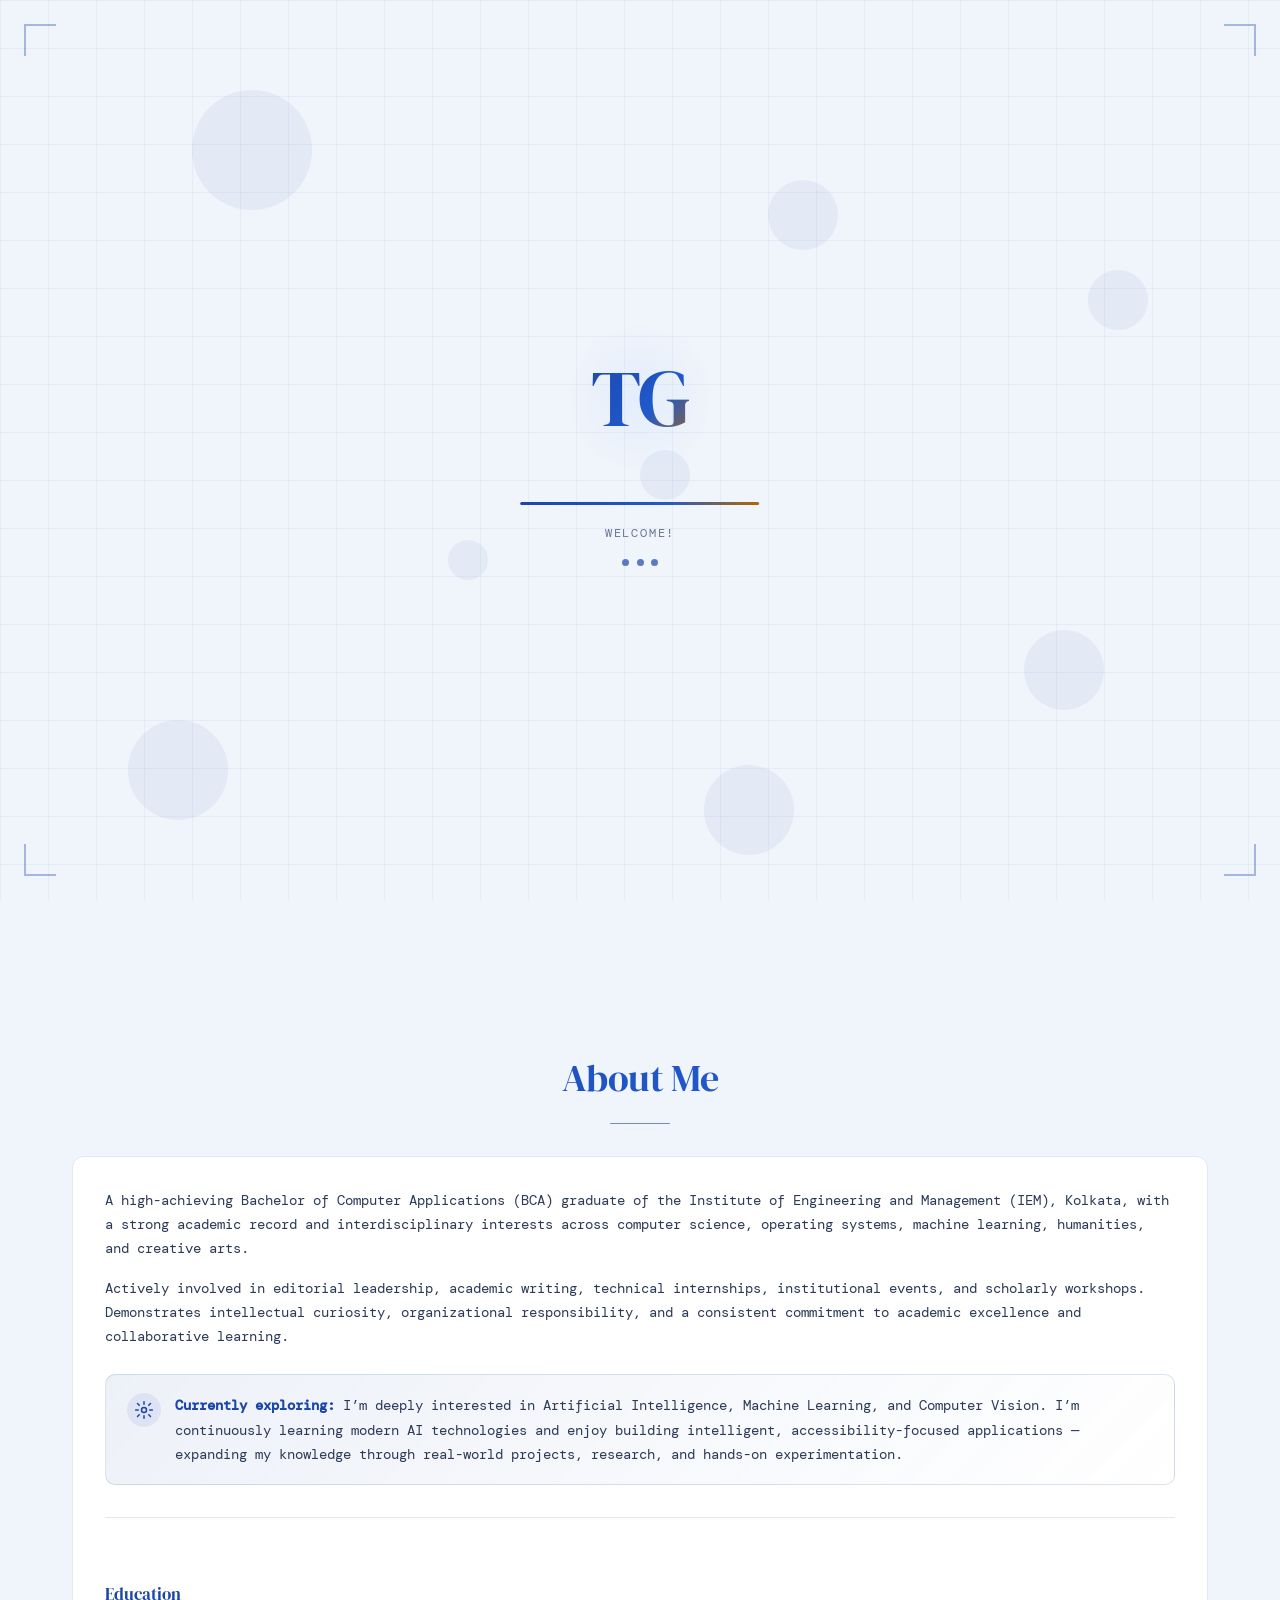
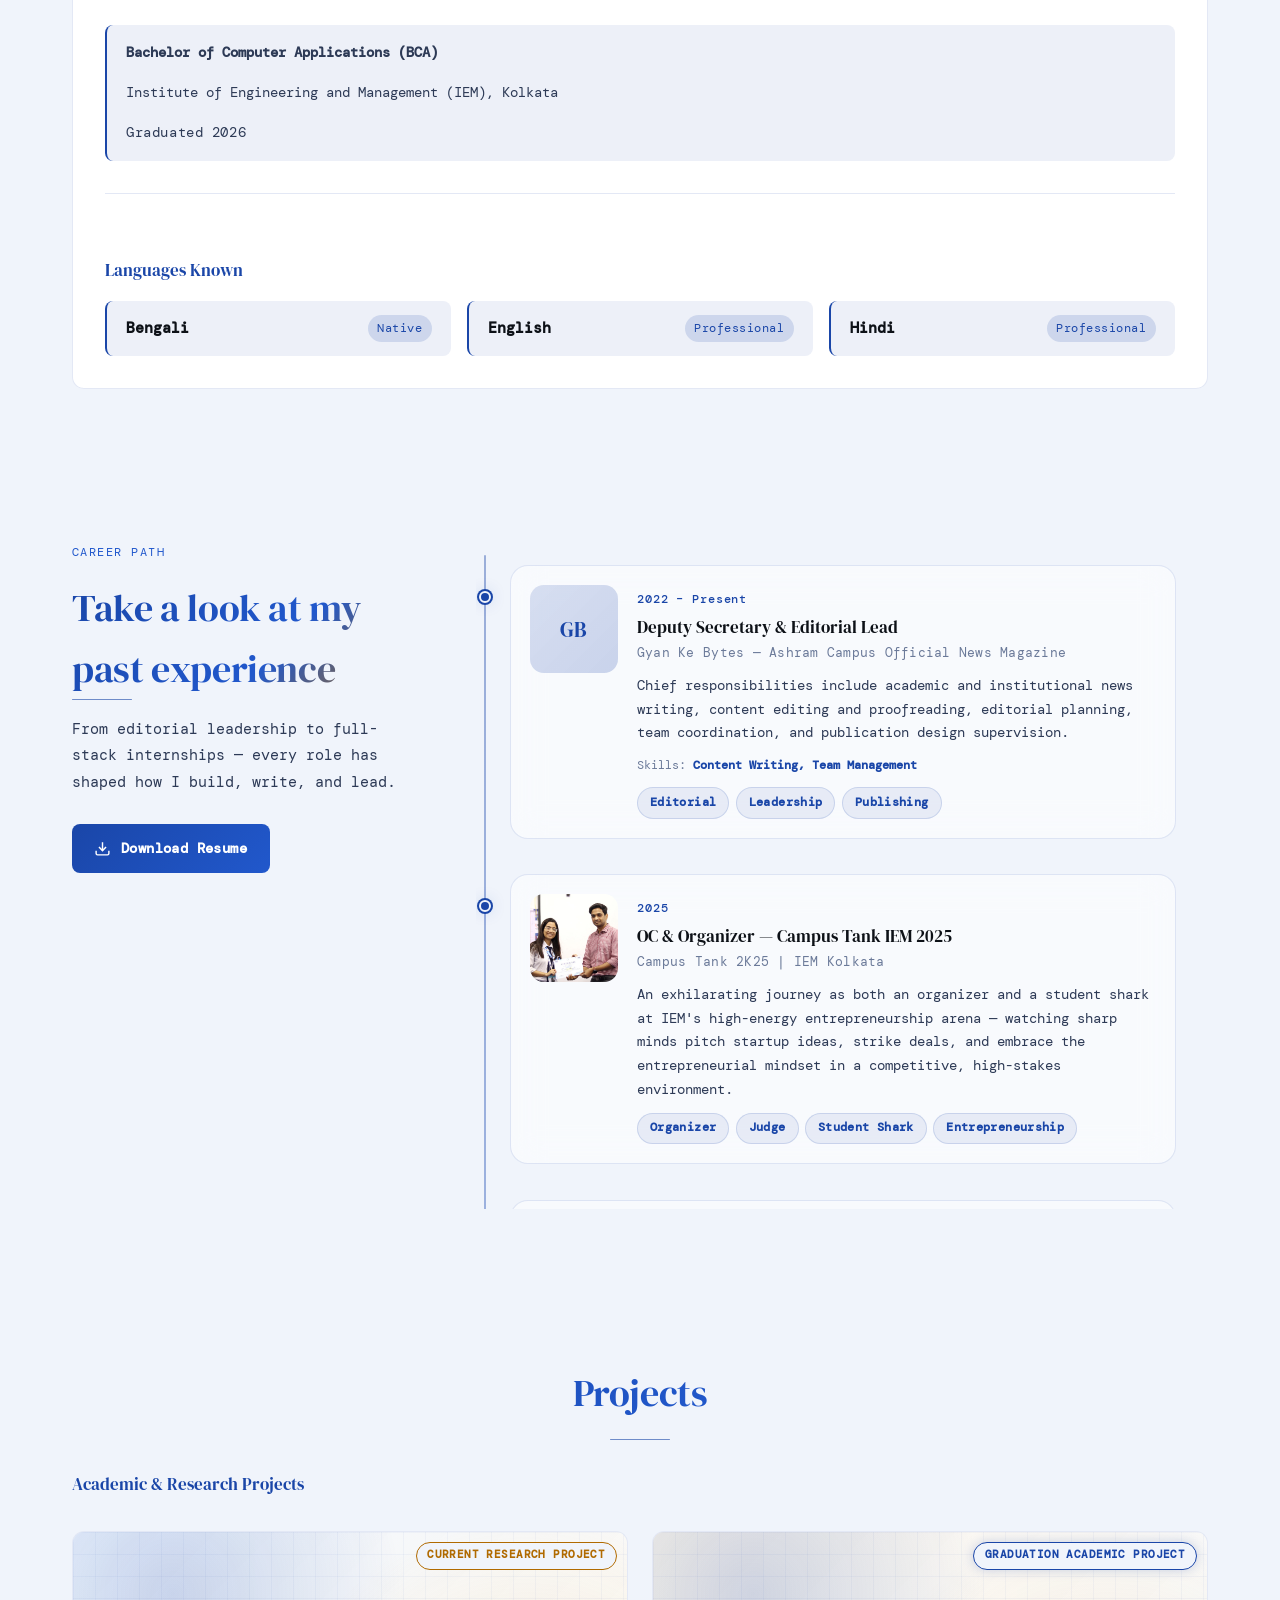
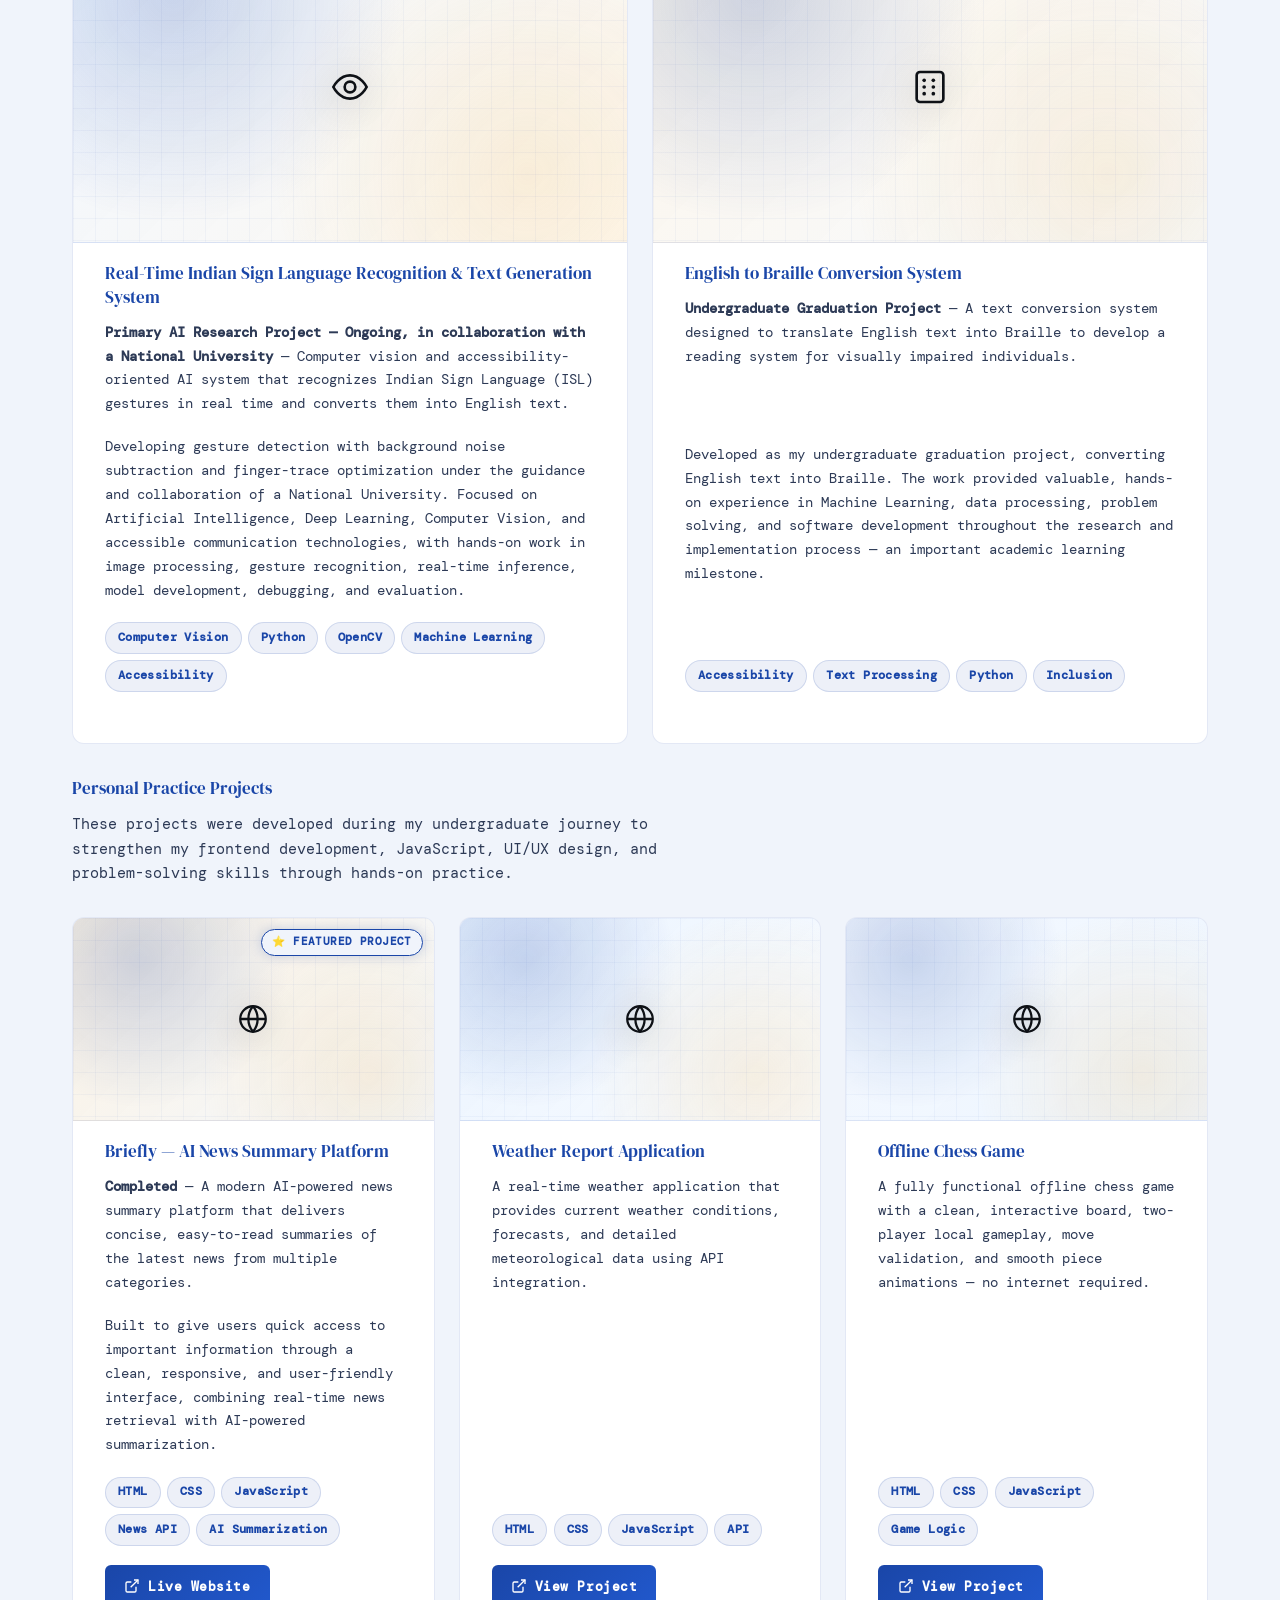
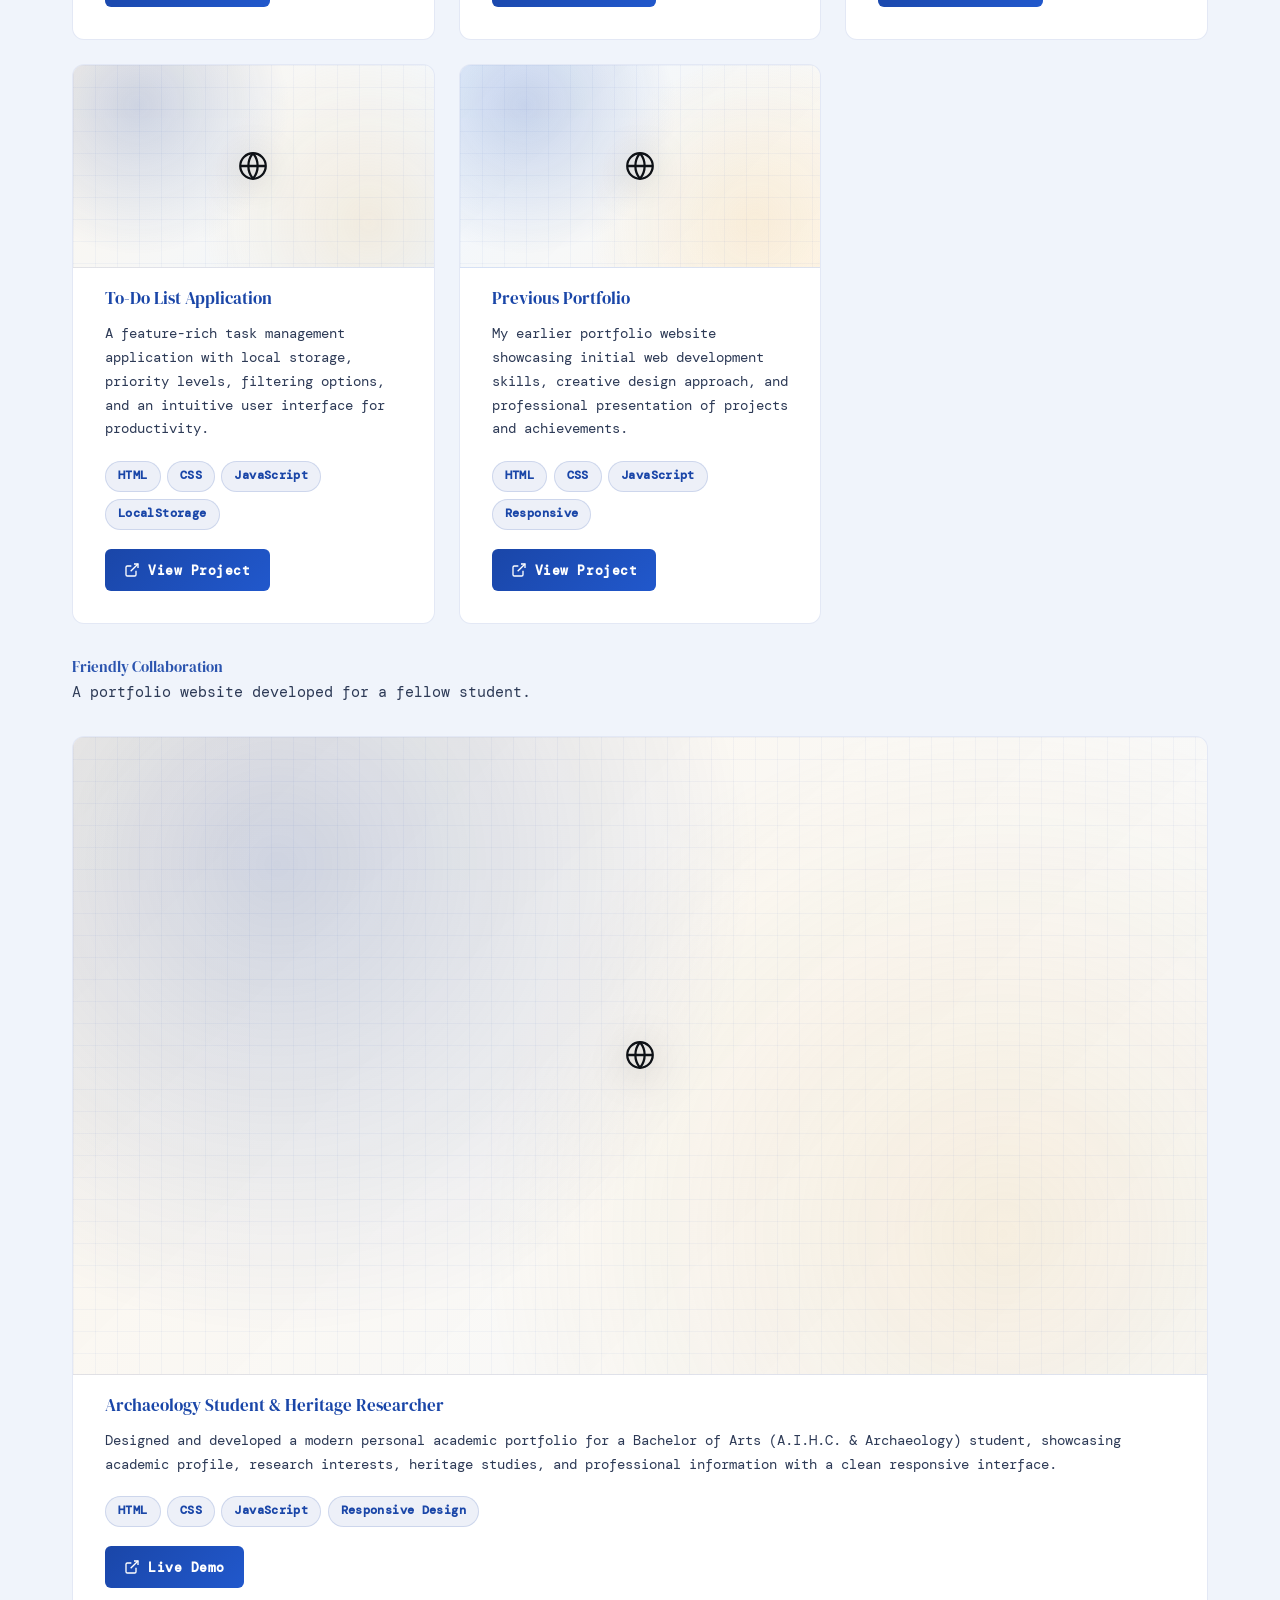
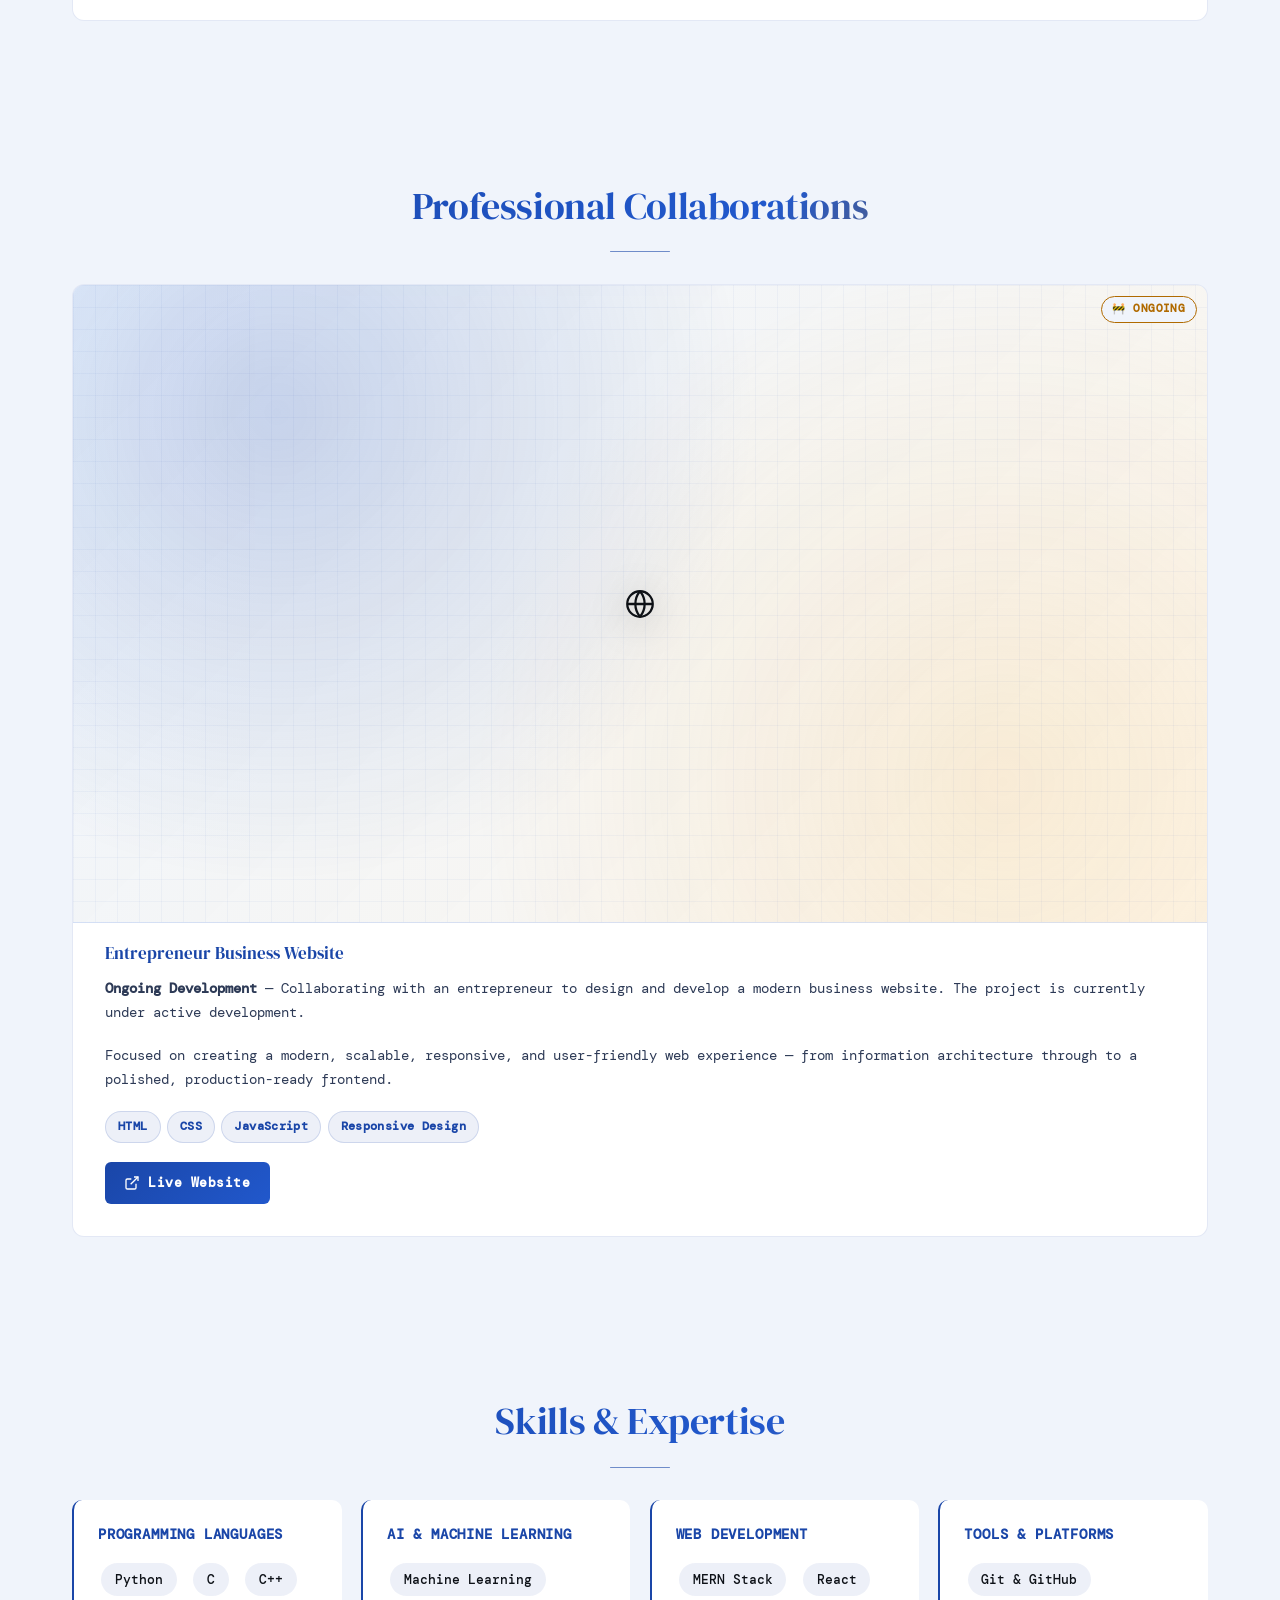
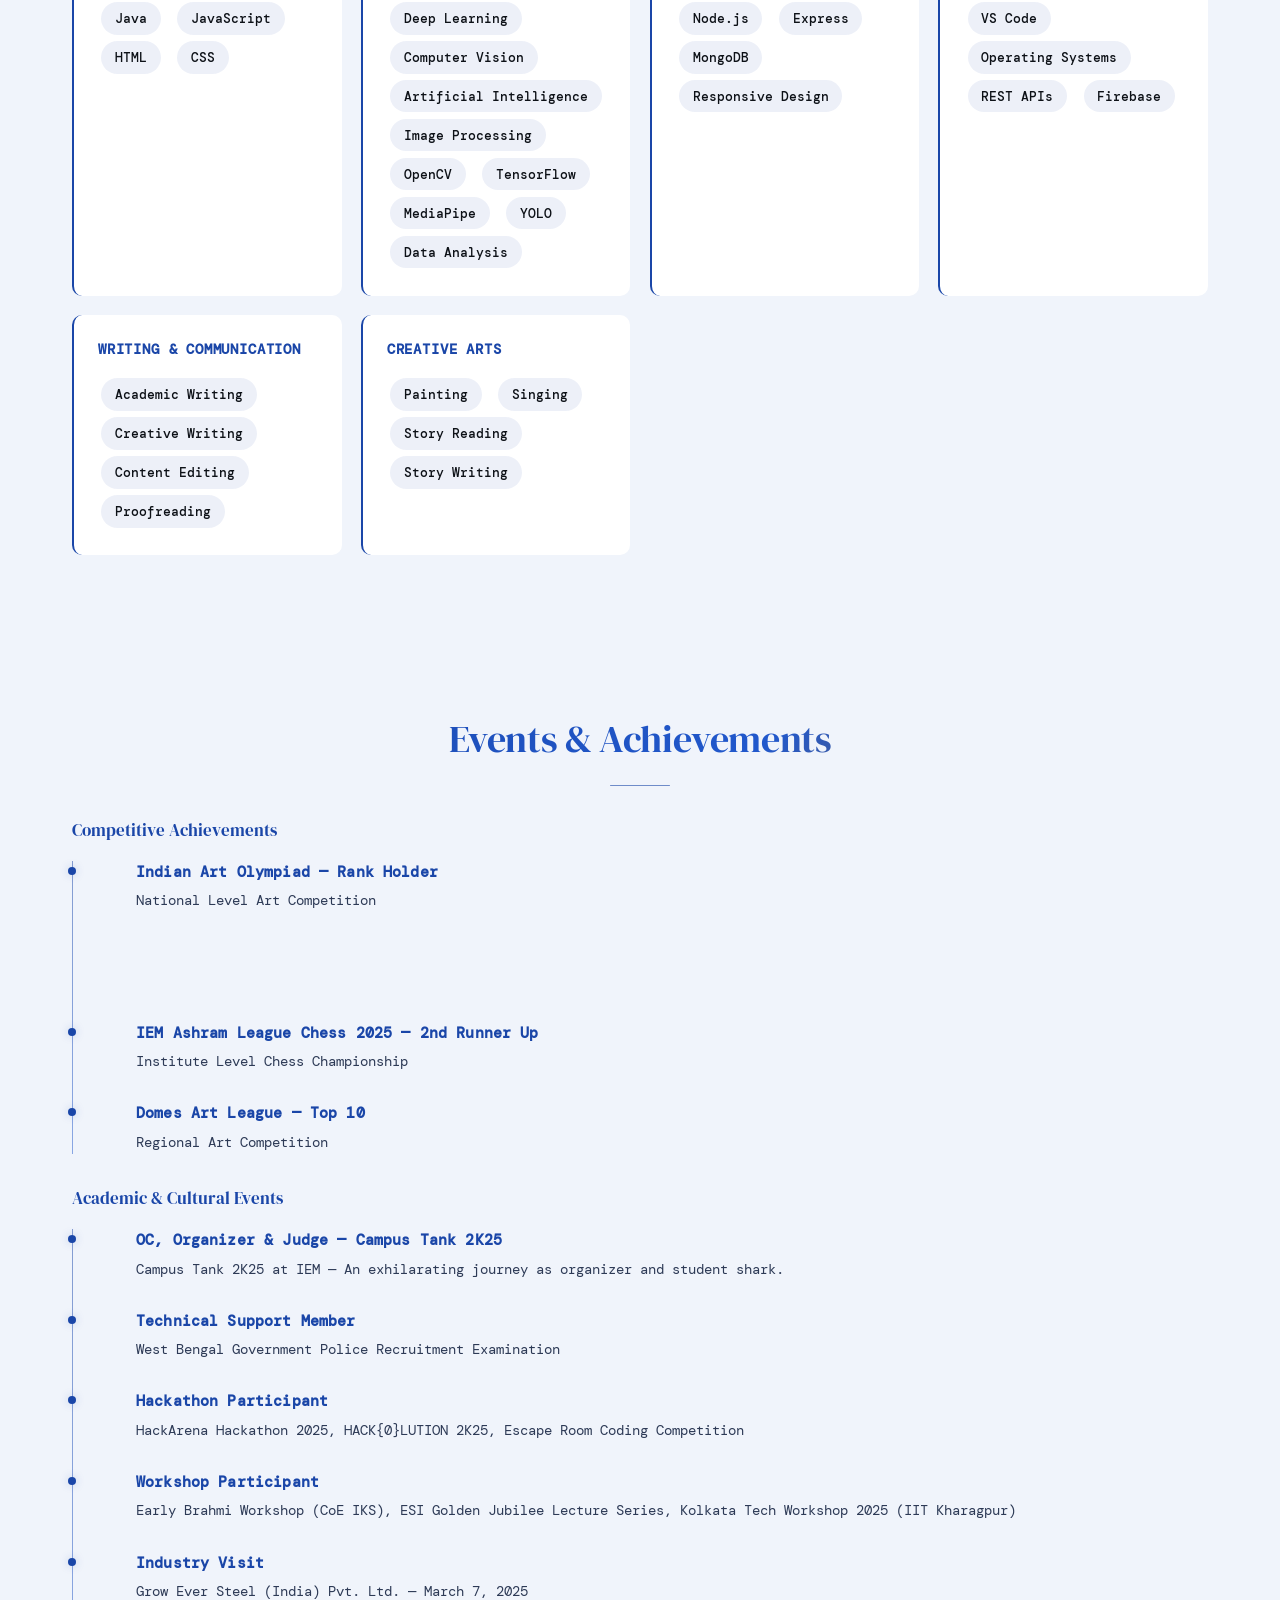
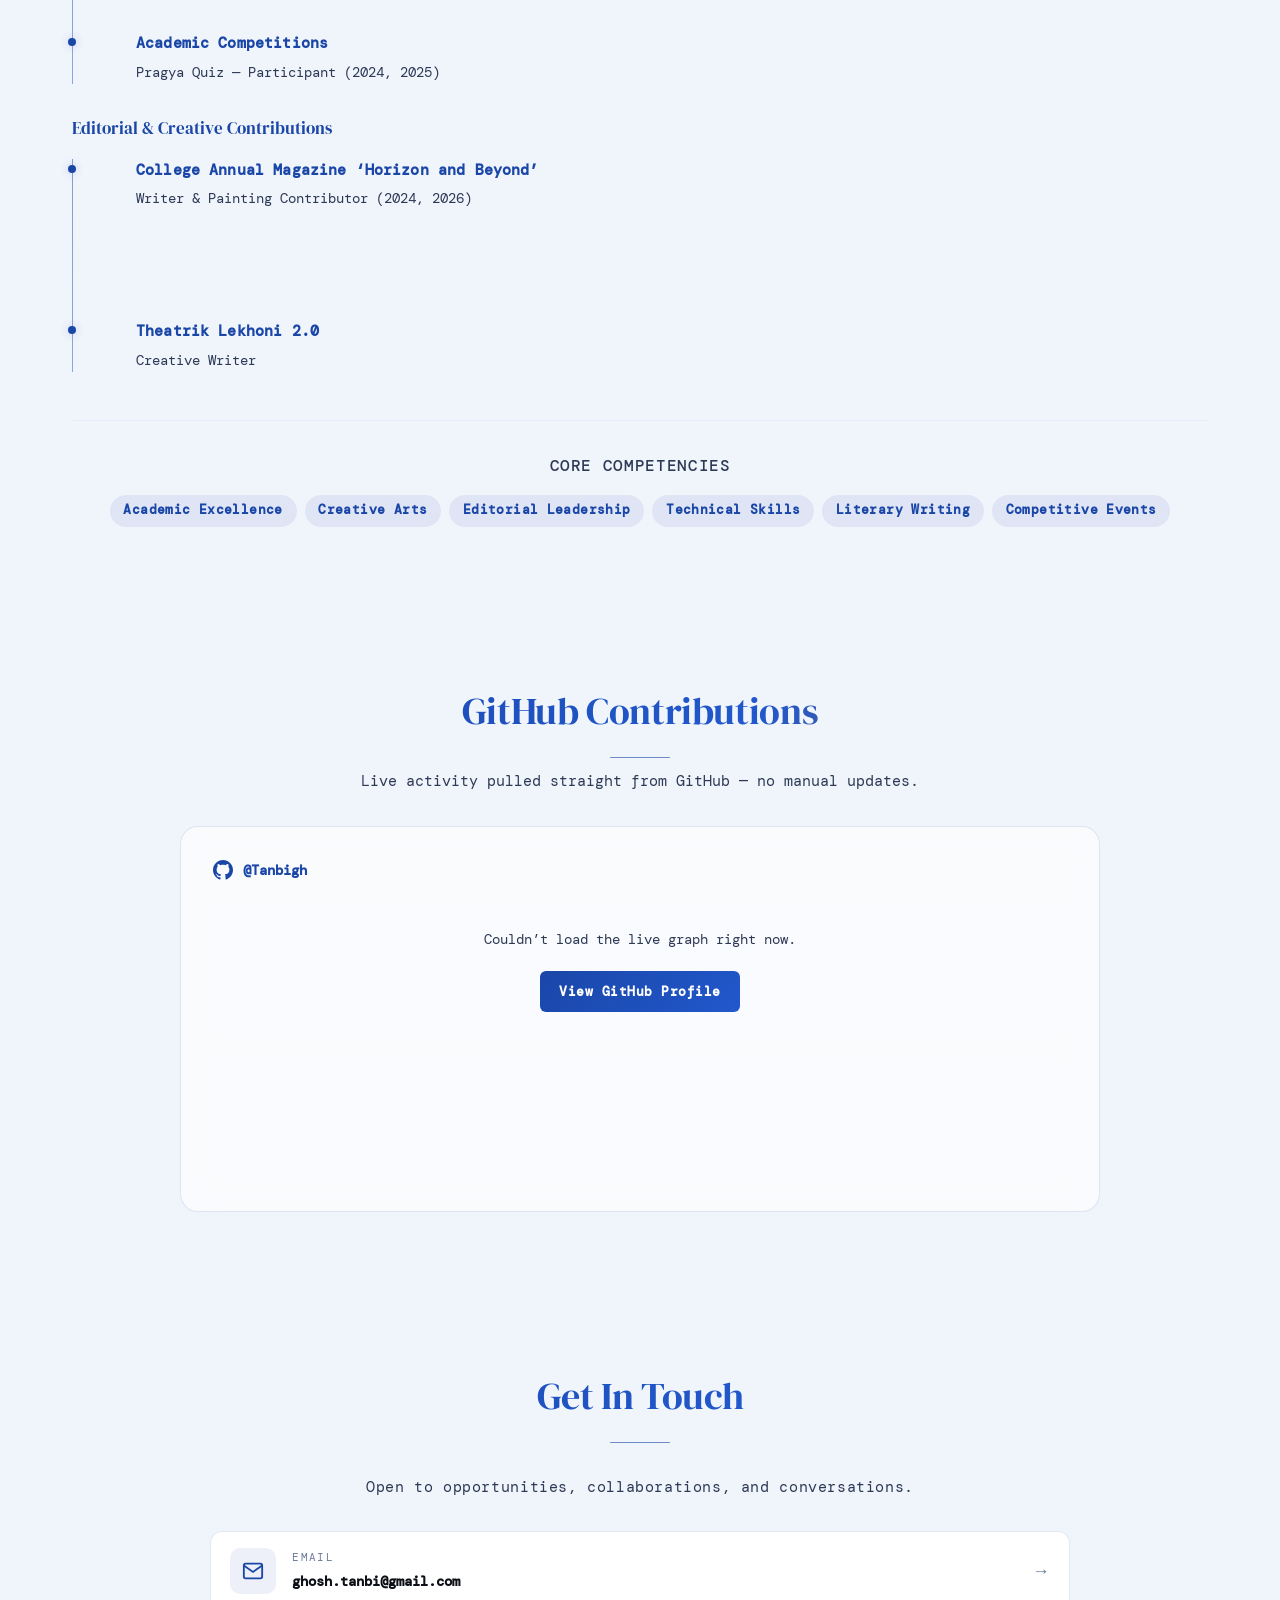
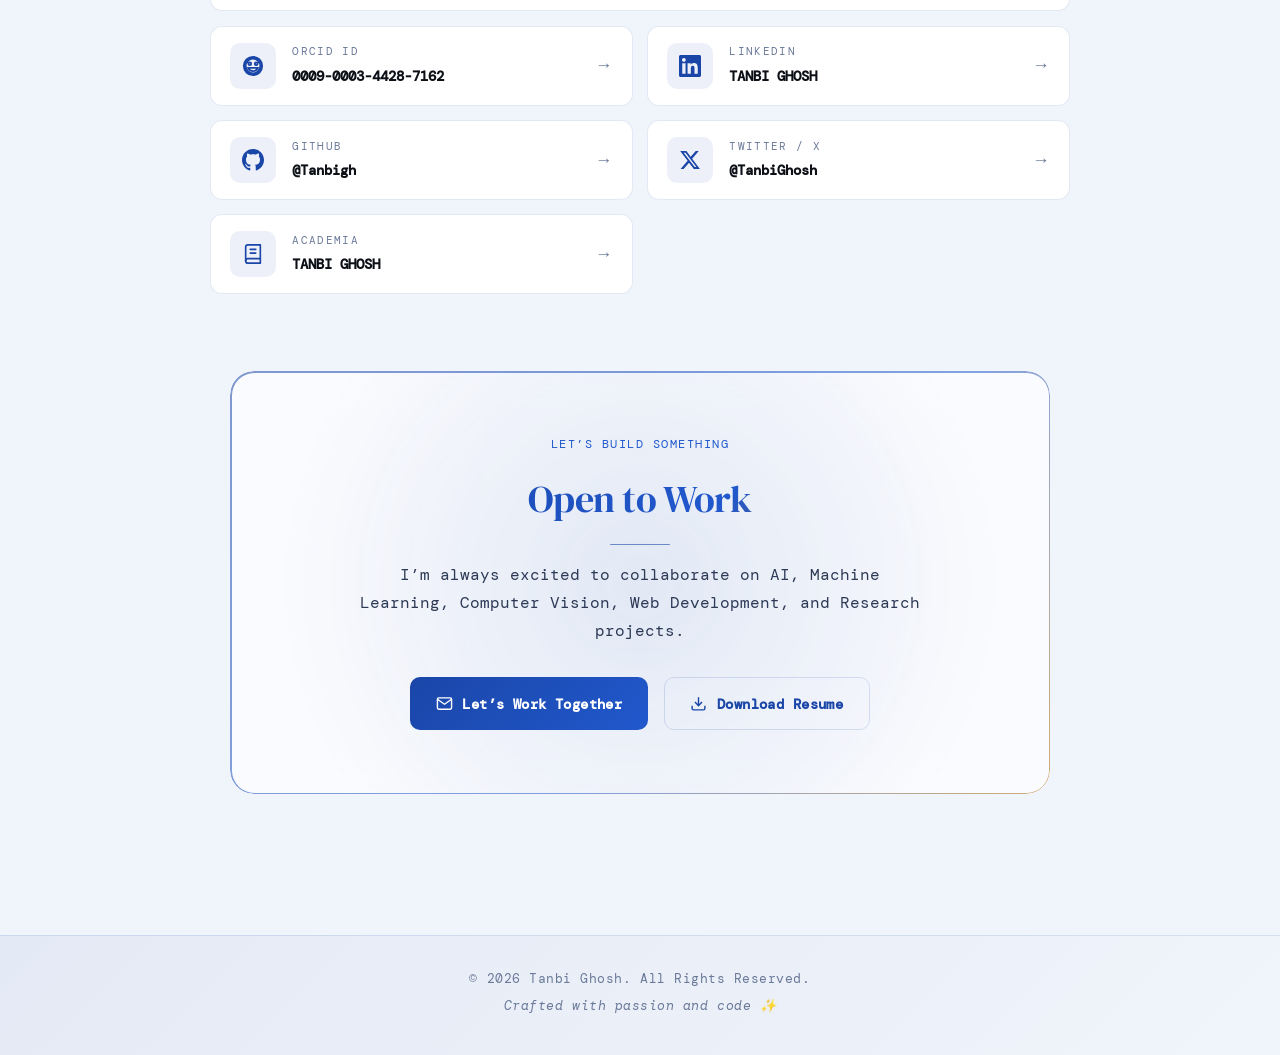
==== index.html @ 42929d06 "fix: improve GitHub graph, contact interactions, and project previews" ====
<!DOCTYPE html>
<html lang="en" data-theme="dark">
<head>
    <meta charset="UTF-8">
    <meta name="viewport" content="width=device-width, initial-scale=1.0, viewport-fit=cover">

    <!-- ═══ PRIMARY SEO ═══ -->
    <title>Tanbi Ghosh | BCA Graduate, Developer &amp; Creative Writer</title>
    <meta name="description" content="Portfolio of Tanbi Ghosh, a BCA graduate from IEM Kolkata specializing in web development, machine learning, editorial writing, and creative arts.">
    <meta name="keywords" content="Tanbi Ghosh, BCA graduate, web developer, MERN stack developer, IEM Kolkata, portfolio, creative writer, machine learning">
    <meta name="author" content="Tanbi Ghosh">
    <meta name="robots" content="index, follow">
    <link rel="canonical" href="https://tanbigh.github.io/">

    <!-- ═══ OPEN GRAPH ═══ -->
    <meta property="og:type" content="website">
    <meta property="og:title" content="Tanbi Ghosh | BCA Graduate, Developer & Creative Writer">
    <meta property="og:description" content="Portfolio of Tanbi Ghosh, a BCA graduate from IEM Kolkata specializing in web development, machine learning, editorial writing, and creative arts.">
    <meta property="og:url" content="https://tanbigh.github.io/">
    <meta property="og:image" content="https://tanbigh.github.io/assets/icon-512.png">
    <meta property="og:locale" content="en_US">
    <meta property="og:site_name" content="Tanbi Ghosh Portfolio">

    <!-- ═══ TWITTER CARD ═══ -->
    <meta name="twitter:card" content="summary">
    <meta name="twitter:title" content="Tanbi Ghosh | BCA Graduate, Developer & Creative Writer">
    <meta name="twitter:description" content="Portfolio of Tanbi Ghosh, a BCA graduate from IEM Kolkata specializing in web development, machine learning, editorial writing, and creative arts.">
    <meta name="twitter:image" content="https://tanbigh.github.io/assets/icon-512.png">
    <meta name="twitter:site" content="@TanbiGhosh">

    <!-- ═══ THEME / FAVICON ═══ -->
    <meta name="theme-color" content="#05060a" media="(prefers-color-scheme: dark)">
    <meta name="theme-color" content="#f0f4fb" media="(prefers-color-scheme: light)">
    <link rel="icon" href="favicon.ico" sizes="any">
    <link rel="icon" type="image/png" sizes="32x32" href="assets/favicon-32x32.png">
    <link rel="icon" type="image/png" sizes="16x16" href="assets/favicon-16x16.png">
    <link rel="apple-touch-icon" sizes="180x180" href="assets/apple-touch-icon.png">
    <link rel="icon" type="image/png" sizes="192x192" href="assets/android-chrome-192x192.png">
    <link rel="manifest" href="site.webmanifest">

    <!-- ═══ FONTS ═══ -->
    <link rel="preconnect" href="https://fonts.googleapis.com">
    <link rel="preconnect" href="https://fonts.gstatic.com" crossorigin>
    <link href="https://fonts.googleapis.com/css2?family=DM+Serif+Display:ital@0;1&family=DM+Mono:wght@300;400;500&display=swap" rel="stylesheet">

    <link rel="stylesheet" href="style.css">

    <!-- ═══ STRUCTURED DATA ═══ -->
    <script type="application/ld+json">
    {
      "@context": "https://schema.org",
      "@type": "Person",
      "name": "Tanbi Ghosh",
      "url": "https://tanbigh.github.io/",
      "alumniOf": {
        "@type": "CollegeOrUniversity",
        "name": "Institute of Engineering and Management (IEM), Kolkata"
      },
      "jobTitle": "Developer, Writer, and Creative Artist",
      "sameAs": [
        "https://www.linkedin.com/in/tanbi-ghosh-333945281",
        "https://github.com/Tanbigh",
        "https://x.com/TanbiGhosh",
        "https://ciemcal.academia.edu/TANBIGHOSH"
      ]
    }
    </script>
</head>
<body>

<a class="skip-link" href="#main-content">Skip to main content</a>

<!-- CURSOR EFFECTS -->
<div id="cursorGlow" class="cursor-glow" aria-hidden="true"></div>
<div id="cursorSpotlight" class="cursor-spotlight" aria-hidden="true"></div>

<!-- ═══════════════════════════════════════
     LOADING SCREEN
═══════════════════════════════════════ -->
<div id="loadingScreen" class="loading-screen" role="status" aria-label="Loading portfolio">
    <div class="loader-bg-grid" aria-hidden="true"></div>
    <div class="loader-rings" aria-hidden="true">
        <div class="loader-ring r1"></div>
        <div class="loader-ring r2"></div>
        <div class="loader-ring r3"></div>
    </div>
    <div class="loader-meteors" aria-hidden="true">
        <span></span><span></span><span></span><span></span>
        <span></span><span></span><span></span><span></span>
    </div>
    <div class="loader-content">
        <div class="loader-logo-wrap">
            <div class="loader-logo" aria-hidden="true">TG</div>
            <div class="loader-logo-glow" aria-hidden="true"></div>
        </div>
        <div class="loader-bar-wrap">
            <div class="loader-bar" id="loaderBar">
                <div class="loader-bar-shine"></div>
            </div>
        </div>
        <p class="loader-text" id="loaderText">Initializing...</p>
        <div class="loader-dots" aria-hidden="true">
            <span></span><span></span><span></span>
        </div>
    </div>
    <div class="loader-particles" aria-hidden="true">
        <span></span><span></span><span></span><span></span>
        <span></span><span></span><span></span><span></span>
    </div>
    <div class="loader-corner-deco" aria-hidden="true">
        <span class="c1"></span><span class="c2"></span>
        <span class="c3"></span><span class="c4"></span>
    </div>
</div>

<!-- FLOATING CONTROLS -->
<div class="floating-controls" role="group" aria-label="Accessibility and preference controls">
    <button type="button" class="ctrl-btn" id="themeToggle" aria-label="Switch to light theme" aria-pressed="false" title="Toggle theme">
        <span class="ctrl-icon theme-icon-dark" aria-hidden="true">&#9728;</span>
        <span class="ctrl-icon theme-icon-light" style="display:none" aria-hidden="true">&#9790;</span>
    </button>
    <button type="button" class="ctrl-btn" id="musicToggle" aria-label="Toggle background music" aria-pressed="false" title="Toggle music">
        <span class="ctrl-icon music-icon-on" aria-hidden="true">&#9834;</span>
        <span class="ctrl-icon music-icon-off" style="display:none" aria-hidden="true">&#9833;</span>
    </button>
</div>

<audio id="bgMusic" loop preload="none" aria-hidden="true">
    <source src="assets/ambient.mp3" type="audio/mpeg">
</audio>

<!-- Animated Background -->
<div class="bg-animation" aria-hidden="true">
    <span></span><span></span><span></span><span></span>
</div>

<!-- ═══════════════════════════════════════
     NAVIGATION
═══════════════════════════════════════ -->
<nav role="navigation" aria-label="Main navigation">
    <div class="nav-container">
        <a href="#home" class="nav-logo" aria-label="Tanbi Ghosh — back to top">TG</a>
        <button type="button" class="mobile-menu-toggle" id="mobileMenuToggle"
                aria-label="Toggle mobile menu" aria-expanded="false" aria-controls="navMenu">
            <span></span><span></span><span></span>
        </button>
        <ul class="nav-menu" id="navMenu" role="list">
            <li role="listitem"><a href="#home" class="hl-hover">Home</a></li>
            <li role="listitem"><a href="#about" class="hl-hover">About</a></li>
            <li role="listitem"><a href="#experience" class="hl-hover">Experience</a></li>
            <li role="listitem"><a href="#projects" class="hl-hover">Projects</a></li>
            <li role="listitem"><a href="#collaborations" class="hl-hover">Collaborations</a></li>
            <li role="listitem"><a href="#skills" class="hl-hover">Skills</a></li>
            <li role="listitem"><a href="#achievements" class="hl-hover">Events &amp; Achievements</a></li>
            <li role="listitem"><a href="#github" class="hl-hover">GitHub</a></li>
            <li role="listitem"><a href="#contact" class="hl-hover">Contact</a></li>
        </ul>
    </div>
</nav>

<main id="main-content">

<!-- ═══════════════════════════════════════
     HERO SECTION
═══════════════════════════════════════ -->
<section id="home" class="hero" aria-label="Introduction">
    <div class="hero-content">
        <div class="profile-image-container">
            <!-- Primary orbit ring: blue dot, clockwise -->
            <div class="orbit-ring" aria-hidden="true">
                <div class="orbit-dot"></div>
            </div>
            <!-- Second orbit ring: gold dot, counter-clockwise, wider -->
            <div class="orbit-ring orbit-ring-2" aria-hidden="true">
                <div class="orbit-dot orbit-dot-2"></div>
            </div>
            <img src="assets/profile.jpeg"
                 alt="Portrait of Tanbi Ghosh"
                 class="profile-image"
                 id="profileImg"
                 width="200" height="200"
                 fetchpriority="high"
                 onerror="this.onerror=null;this.src='assets/profile.svg'"
                 draggable="false">
        </div>
        <h1 class="hl-hover">Hello, I'm Tanbi Ghosh</h1>
        <h2>BCA Graduate | Developer | Writer | Creative Artist</h2>
        <p class="hero-location">Kolkata, West Bengal, India</p>
    </div>
</section>

<!-- BUBBLE SECTION DIVIDER: Home to About -->
<div class="section-bubble-divider" aria-hidden="true">
    <div class="bubble-divider-inner">
        <span class="sdiv-bubble b1"></span>
        <span class="sdiv-bubble b2"></span>
        <span class="sdiv-bubble b3"></span>
        <span class="sdiv-bubble b4"></span>
        <span class="sdiv-bubble b5"></span>
        <span class="sdiv-bubble b6"></span>
        <span class="sdiv-bubble b7"></span>
        <span class="sdiv-bubble b8"></span>
    </div>
</div>

<!-- ═══════════════════════════════════════
     ABOUT SECTION
═══════════════════════════════════════ -->
<section id="about" aria-labelledby="about-heading">
    <div class="container">
        <h2 id="about-heading" class="hl-hover">About Me</h2>
        <div class="card card-static">
            <p>A high-achieving Bachelor of Computer Applications (BCA) graduate of the Institute of
                Engineering and Management (IEM), Kolkata, with a strong academic record and
                interdisciplinary interests across computer science, operating systems, machine learning,
                humanities, and creative arts.</p>
            <p>Actively involved in editorial leadership, academic writing, technical internships, institutional
                events, and scholarly workshops. Demonstrates intellectual curiosity, organizational responsibility,
                and a consistent commitment to academic excellence and collaborative learning.</p>
            <div class="ai-statement">
                <span class="ai-statement-icon" aria-hidden="true">
                    <svg width="20" height="20" viewBox="0 0 24 24" fill="none" stroke="currentColor" stroke-width="1.8" stroke-linecap="round" stroke-linejoin="round">
                        <circle cx="12" cy="12" r="3"></circle>
                        <path d="M12 2v3M12 19v3M4.2 4.2l2.1 2.1M17.7 17.7l2.1 2.1M2 12h3M19 12h3M4.2 19.8l2.1-2.1M17.7 6.3l2.1-2.1"></path>
                    </svg>
                </span>
                <p><strong>Currently exploring:</strong> I&rsquo;m deeply interested in Artificial Intelligence,
                    Machine Learning, and Computer Vision. I&rsquo;m continuously learning modern AI technologies
                    and enjoy building intelligent, accessibility-focused applications &mdash; expanding my
                    knowledge through real-world projects, research, and hands-on experimentation.</p>
            </div>
            <div class="education-block">
                <h3 class="hl-hover section-subheading">Education</h3>
                <div class="education-item">
                    <p class="education-degree">Bachelor of Computer Applications (BCA)</p>
                    <p class="education-institute">Institute of Engineering and Management (IEM), Kolkata</p>
                    <p class="education-year">Graduated 2026</p>
                </div>
            </div>
            <div class="languages-section">
                <h3 class="hl-hover section-subheading">Languages Known</h3>
                <div class="language-grid">
                    <div class="language-item">
                        <span class="language-name">Bengali</span>
                        <span class="language-level">Native</span>
                    </div>
                    <div class="language-item">
                        <span class="language-name">English</span>
                        <span class="language-level">Professional</span>
                    </div>
                    <div class="language-item">
                        <span class="language-name">Hindi</span>
                        <span class="language-level">Professional</span>
                    </div>
                </div>
            </div>
        </div>
    </div>
</section>

<!-- ═══════════════════════════════════════
     EXPERIENCE SECTION — Timeline Redesign
═══════════════════════════════════════ -->
<section id="experience" class="experience-section" aria-labelledby="experience-heading">
    <div class="container">
        <div class="experience-layout">

            <!-- LEFT: intro / sticky on desktop -->
            <div class="experience-intro reveal-init reveal-left">
                <p class="exp-eyebrow">Career Path</p>
                <h2 id="experience-heading" class="hl-hover">Take a look at my past experience</h2>
                <p class="experience-subtitle">From editorial leadership to full-stack internships &mdash;
                    every role has shaped how I build, write, and lead.</p>
                <a href="assets\CV final.pdf" download class="btn-resume ripple-btn resume-download-btn">
                    <svg width="17" height="17" viewBox="0 0 24 24" fill="none" stroke="currentColor" stroke-width="2" aria-hidden="true">
                        <path d="M21 15v4a2 2 0 0 1-2 2H5a2 2 0 0 1-2-2v-4"></path>
                        <polyline points="7 10 12 15 17 10"></polyline>
                        <line x1="12" y1="15" x2="12" y2="3"></line>
                    </svg>
                    Download Resume
                </a>
            </div>

            <!-- RIGHT: scrollable timeline of experience cards -->
            <div class="experience-scroll">
                <div class="experience-track" role="list" aria-label="Work and leadership experience, newest first">

                    <article class="exp-node reveal-init" role="listitem">
                        <span class="exp-node-dot" aria-hidden="true"></span>
                        <div class="exp-node-card">
                            <div class="exp-node-media">
                                <img src="assets\GKB.JPG" alt=""
                                     width="88" height="88"
                                     loading="lazy" decoding="async" data-initials="GB"
                                     onerror="handleExpImageError(this)">
                            </div>
                            <div class="exp-node-body">
                                <span class="exp-node-duration">2022 &ndash; Present</span>
                                <h3 class="exp-node-position">Deputy Secretary &amp; Editorial Lead</h3>
                                <p class="exp-node-org">Gyan Ke Bytes &mdash; Ashram Campus Official News Magazine</p>
                                <p class="exp-node-desc">Chief responsibilities include academic and institutional
                                    news writing, content editing and proofreading, editorial planning, team
                                    coordination, and publication design supervision.</p>
                                <p class="exp-node-skills">Skills: <span>Content Writing, Team Management</span></p>
                                <div class="tag-row">
                                    <span class="tech-tag">Editorial</span>
                                    <span class="tech-tag">Leadership</span>
                                    <span class="tech-tag">Publishing</span>
                                </div>
                            </div>
                        </div>
                    </article>

                    <article class="exp-node reveal-init" role="listitem">
                        <span class="exp-node-dot" aria-hidden="true"></span>
                        <div class="exp-node-card">
                            <div class="exp-node-media">
                                <img src="assets\Campus Tank.png" alt=""
                                     width="88" height="88"
                                     loading="lazy" decoding="async" data-initials="CT"
                                     onerror="handleExpImageError(this)">
                            </div>
                            <div class="exp-node-body">
                                <span class="exp-node-duration">2025</span>
                                <h3 class="exp-node-position">OC &amp; Organizer &mdash; Campus Tank IEM 2025</h3>
                                <p class="exp-node-org">Campus Tank 2K25 | IEM Kolkata</p>
                                <p class="exp-node-desc">An exhilarating journey as both an organizer and a student
                                    shark at IEM's high-energy entrepreneurship arena &mdash; watching sharp minds
                                    pitch startup ideas, strike deals, and embrace the entrepreneurial mindset in a
                                    competitive, high-stakes environment.</p>
                                <div class="tag-row">
                                    <span class="tech-tag">Organizer</span>
                                    <span class="tech-tag">Judge</span>
                                    <span class="tech-tag">Student Shark</span>
                                    <span class="tech-tag">Entrepreneurship</span>
                                </div>
                            </div>
                        </div>
                    </article>

                    <article class="exp-node reveal-init" role="listitem">
                        <span class="exp-node-dot" aria-hidden="true"></span>
                        <div class="exp-node-card">
                            <div class="exp-node-media">
                                <img src="assets\Euphoria genx.jpg" alt=""
                                     width="88" height="88"
                                     loading="lazy" decoding="async" data-initials="EG"
                                     onerror="handleExpImageError(this)">
                            </div>
                            <div class="exp-node-body">
                                <span class="exp-node-duration">2025</span>
                                <h3 class="exp-node-position">MERN Stack Development Intern</h3>
                                <p class="exp-node-org">Euphoria GenX</p>
                                <p class="exp-node-desc">Built and debugged full-stack features across the
                                    MongoDB, Express, React, and Node stack, working alongside the engineering
                                    team on real product tasks.</p>
                                <div class="tag-row">
                                    <span class="tech-tag">MongoDB</span>
                                    <span class="tech-tag">Express</span>
                                    <span class="tech-tag">React</span>
                                    <span class="tech-tag">Node.js</span>
                                </div>
                            </div>
                        </div>
                    </article>

                    <article class="exp-node reveal-init" role="listitem">
                        <span class="exp-node-dot" aria-hidden="true"></span>
                        <div class="exp-node-card">
                            <div class="exp-node-media">
                                <img src="assets\Apex planet.png" alt=""
                                     width="88" height="88"
                                     loading="lazy" decoding="async" data-initials="AP"
                                     onerror="handleExpImageError(this)">
                            </div>
                            <div class="exp-node-body">
                                <span class="exp-node-duration">2025</span>
                                <h3 class="exp-node-position">Web Development Intern</h3>
                                <p class="exp-node-org">ApexPlanet Software Pvt. Ltd.</p>
                                <p class="exp-node-desc">Developed and styled responsive web interfaces, gaining
                                    hands-on practice translating design specs into clean, functional front-end
                                    code.</p>
                                <div class="tag-row">
                                    <span class="tech-tag">HTML</span>
                                    <span class="tech-tag">CSS</span>
                                    <span class="tech-tag">JavaScript</span>
                                </div>
                            </div>
                        </div>
                    </article>

                    <article class="exp-node reveal-init" role="listitem">
                        <span class="exp-node-dot" aria-hidden="true"></span>
                        <div class="exp-node-card">
                            <div class="exp-node-media">
                                <img src="assets\codsoft.png" alt=""
                                     width="88" height="88"
                                     loading="lazy" decoding="async" data-initials="CS"
                                     onerror="handleExpImageError(this)">
                            </div>
                            <div class="exp-node-body">
                                <span class="exp-node-duration">2025 &mdash; January Session</span>
                                <h3 class="exp-node-position">Web Development Intern</h3>
                                <p class="exp-node-org">CodSoft</p>
                                <p class="exp-node-desc">Completed a series of front-end development tasks,
                                    strengthening core web fundamentals and independent problem-solving.</p>
                                <div class="tag-row">
                                    <span class="tech-tag">HTML</span>
                                    <span class="tech-tag">CSS</span>
                                    <span class="tech-tag">JavaScript</span>
                                </div>
                            </div>
                        </div>
                    </article>

                    <article class="exp-node reveal-init" role="listitem">
                        <span class="exp-node-dot" aria-hidden="true"></span>
                        <div class="exp-node-card">
                            <div class="exp-node-media">
                                <img src="assets\NEWS TAP one.jpg" alt=""
                                     width="88" height="88"
                                     loading="lazy" decoding="async" data-initials="NT"
                                     onerror="handleExpImageError(this)">
                            </div>
                            <div class="exp-node-body">
                                <span class="exp-node-duration">2024</span>
                                <h3 class="exp-node-position">Journalism Intern</h3>
                                <p class="exp-node-org">NewsTapOne</p>
                                <p class="exp-node-desc">Wrote and edited content on assignment, building comfort
                                    with fast turnarounds and editorial accuracy.</p>
                                <div class="tag-row">
                                    <span class="tech-tag">Content Writing</span>
                                </div>
                            </div>
                        </div>
                    </article>

                    <article class="exp-node reveal-init" role="listitem">
                        <span class="exp-node-dot" aria-hidden="true"></span>
                        <div class="exp-node-card">
                            <div class="exp-node-media">
                                <img src="assets\Campus AMB.png" alt=""
                                     width="88" height="88"
                                     loading="lazy" decoding="async" data-initials="SE"
                                     onerror="handleExpImageError(this)">
                            </div>
                            <div class="exp-node-body">
                                <span class="exp-node-duration">2024</span>
                                <h3 class="exp-node-position">Campus Ambassador</h3>
                                <p class="exp-node-org">SmartED</p>
                                <p class="exp-node-desc">Represented SmartED on campus, driving student
                                    engagement and outreach for the platform's programs.</p>
                                <div class="tag-row">
                                    <span class="tech-tag">Outreach</span>
                                    <span class="tech-tag">Marketing</span>
                                </div>
                            </div>
                        </div>
                    </article>

                </div>
            </div>
        </div>
    </div>
</section>

<!-- ═══════════════════════════════════════
     PROJECTS SECTION
═══════════════════════════════════════ -->
<section id="projects" aria-labelledby="projects-heading">
    <div class="container">
        <h2 id="projects-heading" class="hl-hover">Projects</h2>

        <h3 class="hl-hover section-subheading">Academic &amp; Research Projects</h3>
        <div class="projects-grid">

            <article class="project-card">
                <div class="project-preview" data-variant="1">
                    <span class="project-status-badge ongoing">Current Research Project</span>
                    <svg width="40" height="40" viewBox="0 0 24 24" fill="none" stroke="currentColor" stroke-width="1.6" class="project-preview-icon" aria-hidden="true">
                        <path d="M2 12s3.5-7 10-7 10 7 10 7-3.5 7-10 7-10-7-10-7z"></path>
                        <circle cx="12" cy="12" r="3.2"></circle>
                    </svg>
                </div>
                <h3 class="hl-hover">Real-Time Indian Sign Language Recognition &amp; Text Generation System</h3>
                <p><strong>Primary AI Research Project — Ongoing, in collaboration with a National University</strong> — Computer vision and accessibility-oriented AI system that recognizes Indian Sign Language (ISL) gestures in real time and converts them into English text.</p>
                <p class="project-card-desc">Developing gesture detection with background noise subtraction and finger-trace optimization under the guidance and collaboration of a National University. Focused on Artificial Intelligence, Deep Learning, Computer Vision, and accessible communication technologies, with hands-on work in image processing, gesture recognition, real-time inference, model development, debugging, and evaluation.</p>
                <div class="project-tech">
                    <span class="tech-tag">Computer Vision</span>
                    <span class="tech-tag">Python</span>
                    <span class="tech-tag">OpenCV</span>
                    <span class="tech-tag">Machine Learning</span>
                    <span class="tech-tag">Accessibility</span>
                </div>
            </article>

            <article class="project-card">
                <div class="project-preview" data-variant="2">
                    <span class="project-status-badge featured">Graduation Academic Project</span>
                    <svg width="40" height="40" viewBox="0 0 24 24" fill="none" stroke="currentColor" stroke-width="1.6" class="project-preview-icon" aria-hidden="true">
                        <rect x="4" y="3" width="16" height="18" rx="2"></rect>
                        <circle cx="8.5" cy="8" r="1.1" fill="currentColor" stroke="none"></circle>
                        <circle cx="8.5" cy="12" r="1.1" fill="currentColor" stroke="none"></circle>
                        <circle cx="8.5" cy="16" r="1.1" fill="currentColor" stroke="none"></circle>
                        <circle cx="14" cy="8" r="1.1" fill="currentColor" stroke="none"></circle>
                        <circle cx="14" cy="12" r="1.1" fill="currentColor" stroke="none"></circle>
                        <circle cx="14" cy="16" r="1.1" fill="currentColor" stroke="none"></circle>
                    </svg>
                </div>
                <h3 class="hl-hover">English to Braille Conversion System</h3>
                <p><strong>Undergraduate Graduation Project</strong> — A text conversion system designed to translate English text into Braille to develop a reading system for visually impaired individuals.</p>
                <p class="project-card-desc">Developed as my undergraduate graduation project, converting English text into Braille. The work provided valuable, hands-on experience in Machine Learning, data processing, problem solving, and software development throughout the research and implementation process — an important academic learning milestone.</p>
                <div class="project-tech">
                    <span class="tech-tag">Accessibility</span>
                    <span class="tech-tag">Text Processing</span>
                    <span class="tech-tag">Python</span>
                    <span class="tech-tag">Inclusion</span>
                </div>
            </article>

        </div>

        <h3 class="hl-hover section-subheading">Personal Practice Projects</h3>
        <p class="projects-subheading-desc">These projects were developed during my undergraduate journey to strengthen my frontend development, JavaScript, UI/UX design, and problem-solving skills through hands-on practice.</p>
        <div class="projects-grid">

            <article class="project-card">
                <div class="project-preview" data-variant="8">
                    <span class="project-status-badge featured">&#11088; Featured Project</span>
                    <div class="project-preview-skel" aria-hidden="true"></div>
                    <img class="project-preview-img" loading="lazy" decoding="async"
                         src="https://s0.wp.com/mshots/v1/https%3A%2F%2Fbriefly-bice.vercel.app%2F?w=1200&h=675"
                         alt="Briefly — AI News Summary Platform, live homepage preview">
                    <div class="project-preview-fallback" aria-hidden="true">
                        <svg width="34" height="34" viewBox="0 0 24 24" fill="none" stroke="currentColor" stroke-width="1.6" class="project-preview-icon">
                            <circle cx="12" cy="12" r="9"></circle>
                            <path d="M3 12h18M12 3a14 14 0 0 1 0 18M12 3a14 14 0 0 0 0 18"></path>
                        </svg>
                    </div>
                </div>
                <h3 class="hl-hover">Briefly &mdash; AI News Summary Platform</h3>
                <p><strong>Completed</strong> — A modern AI-powered news summary platform that delivers concise, easy-to-read summaries of the latest news from multiple categories.</p>
                <p class="project-card-desc">Built to give users quick access to important information through a clean, responsive, and user-friendly interface, combining real-time news retrieval with AI-powered summarization.</p>
                <div class="project-tech">
                    <span class="tech-tag">HTML</span>
                    <span class="tech-tag">CSS</span>
                    <span class="tech-tag">JavaScript</span>
                    <span class="tech-tag">News API</span>
                    <span class="tech-tag">AI Summarization</span>
                </div>
                <div class="project-links">
                    <a href="https://briefly-bice.vercel.app/"
                       target="_blank" rel="noopener noreferrer" class="project-btn">
                        <svg width="16" height="16" viewBox="0 0 24 24" fill="none" stroke="currentColor" stroke-width="2" aria-hidden="true">
                            <path d="M18 13v6a2 2 0 0 1-2 2H5a2 2 0 0 1-2-2V8a2 2 0 0 1 2-2h6"></path>
                            <polyline points="15 3 21 3 21 9"></polyline>
                            <line x1="10" y1="14" x2="21" y2="3"></line>
                        </svg>
                        Live Website
                        <span class="visually-hidden"> (opens in a new tab)</span>
                    </a>
                </div>
            </article>

            <article class="project-card">
                <div class="project-preview" data-variant="3">
                    <div class="project-preview-skel" aria-hidden="true"></div>
                    <img class="project-preview-img" loading="lazy" decoding="async"
                         src="https://s0.wp.com/mshots/v1/https%3A%2F%2Ftanbigh.github.io%2FWeather-Dashboard-Data-from-an-API-Using-JavaScript%2F?w=1200&h=675"
                         alt="Weather Report Application, live homepage preview">
                    <div class="project-preview-fallback" aria-hidden="true">
                        <svg width="34" height="34" viewBox="0 0 24 24" fill="none" stroke="currentColor" stroke-width="1.6" class="project-preview-icon">
                            <circle cx="12" cy="12" r="9"></circle>
                            <path d="M3 12h18M12 3a14 14 0 0 1 0 18M12 3a14 14 0 0 0 0 18"></path>
                        </svg>
                    </div>
                </div>
                <h3 class="hl-hover">Weather Report Application</h3>
                <p>A real-time weather application that provides current weather conditions, forecasts,
                    and detailed meteorological data using API integration.</p>
                <div class="project-tech">
                    <span class="tech-tag">HTML</span>
                    <span class="tech-tag">CSS</span>
                    <span class="tech-tag">JavaScript</span>
                    <span class="tech-tag">API</span>
                </div>
                <div class="project-links">
                    <a href="https://tanbigh.github.io/Weather-Dashboard-Data-from-an-API-Using-JavaScript/"
                       target="_blank" rel="noopener noreferrer" class="project-btn">
                        <svg width="16" height="16" viewBox="0 0 24 24" fill="none" stroke="currentColor" stroke-width="2" aria-hidden="true">
                            <path d="M18 13v6a2 2 0 0 1-2 2H5a2 2 0 0 1-2-2V8a2 2 0 0 1 2-2h6"></path>
                            <polyline points="15 3 21 3 21 9"></polyline>
                            <line x1="10" y1="14" x2="21" y2="3"></line>
                        </svg>
                        View Project
                        <span class="visually-hidden"> (opens in a new tab)</span>
                    </a>
                </div>
            </article>

            <article class="project-card">
                <div class="project-preview" data-variant="4">
                    <div class="project-preview-skel" aria-hidden="true"></div>
                    <img class="project-preview-img" loading="lazy" decoding="async"
                         src="https://s0.wp.com/mshots/v1/https%3A%2F%2Ftanbigh.github.io%2FChess-Ofline-Play%2F?w=1200&h=675"
                         alt="Offline Chess Game, live homepage preview">
                    <div class="project-preview-fallback" aria-hidden="true">
                        <svg width="34" height="34" viewBox="0 0 24 24" fill="none" stroke="currentColor" stroke-width="1.6" class="project-preview-icon">
                            <circle cx="12" cy="12" r="9"></circle>
                            <path d="M3 12h18M12 3a14 14 0 0 1 0 18M12 3a14 14 0 0 0 0 18"></path>
                        </svg>
                    </div>
                </div>
                <h3 class="hl-hover">Offline Chess Game</h3>
                <p>A fully functional offline chess game with a clean, interactive board, two-player
                    local gameplay, move validation, and smooth piece animations — no internet required.</p>
                <div class="project-tech">
                    <span class="tech-tag">HTML</span>
                    <span class="tech-tag">CSS</span>
                    <span class="tech-tag">JavaScript</span>
                    <span class="tech-tag">Game Logic</span>
                </div>
                <div class="project-links">
                    <a href="https://tanbigh.github.io/Chess-Ofline-Play/"
                       target="_blank" rel="noopener noreferrer" class="project-btn">
                        <svg width="16" height="16" viewBox="0 0 24 24" fill="none" stroke="currentColor" stroke-width="2" aria-hidden="true">
                            <path d="M18 13v6a2 2 0 0 1-2 2H5a2 2 0 0 1-2-2V8a2 2 0 0 1 2-2h6"></path>
                            <polyline points="15 3 21 3 21 9"></polyline>
                            <line x1="10" y1="14" x2="21" y2="3"></line>
                        </svg>
                        View Project
                        <span class="visually-hidden"> (opens in a new tab)</span>
                    </a>
                </div>
            </article>

            <article class="project-card">
                <div class="project-preview" data-variant="5">
                    <div class="project-preview-skel" aria-hidden="true"></div>
                    <img class="project-preview-img" loading="lazy" decoding="async"
                         src="https://s0.wp.com/mshots/v1/https%3A%2F%2Ftanbigh.github.io%2FTG-TO-DO-List-%2F?w=1200&h=675"
                         alt="To-Do List Application, live homepage preview">
                    <div class="project-preview-fallback" aria-hidden="true">
                        <svg width="34" height="34" viewBox="0 0 24 24" fill="none" stroke="currentColor" stroke-width="1.6" class="project-preview-icon">
                            <circle cx="12" cy="12" r="9"></circle>
                            <path d="M3 12h18M12 3a14 14 0 0 1 0 18M12 3a14 14 0 0 0 0 18"></path>
                        </svg>
                    </div>
                </div>
                <h3 class="hl-hover">To-Do List Application</h3>
                <p>A feature-rich task management application with local storage, priority levels,
                    filtering options, and an intuitive user interface for productivity.</p>
                <div class="project-tech">
                    <span class="tech-tag">HTML</span>
                    <span class="tech-tag">CSS</span>
                    <span class="tech-tag">JavaScript</span>
                    <span class="tech-tag">LocalStorage</span>
                </div>
                <div class="project-links">
                    <a href="https://tanbigh.github.io/TG-TO-DO-List-/"
                       target="_blank" rel="noopener noreferrer" class="project-btn">
                        <svg width="16" height="16" viewBox="0 0 24 24" fill="none" stroke="currentColor" stroke-width="2" aria-hidden="true">
                            <path d="M18 13v6a2 2 0 0 1-2 2H5a2 2 0 0 1-2-2V8a2 2 0 0 1 2-2h6"></path>
                            <polyline points="15 3 21 3 21 9"></polyline>
                            <line x1="10" y1="14" x2="21" y2="3"></line>
                        </svg>
                        View Project
                        <span class="visually-hidden"> (opens in a new tab)</span>
                    </a>
                </div>
            </article>

            <article class="project-card">
                <div class="project-preview" data-variant="7">
                    <div class="project-preview-skel" aria-hidden="true"></div>
                    <img class="project-preview-img" loading="lazy" decoding="async"
                         src="https://s0.wp.com/mshots/v1/https%3A%2F%2Ftanbigh.github.io%2FTanbi-Ghosh-Profile%2F?w=1200&h=675"
                         alt="Previous Portfolio, live homepage preview">
                    <div class="project-preview-fallback" aria-hidden="true">
                        <svg width="34" height="34" viewBox="0 0 24 24" fill="none" stroke="currentColor" stroke-width="1.6" class="project-preview-icon">
                            <circle cx="12" cy="12" r="9"></circle>
                            <path d="M3 12h18M12 3a14 14 0 0 1 0 18M12 3a14 14 0 0 0 0 18"></path>
                        </svg>
                    </div>
                </div>
                <h3 class="hl-hover">Previous Portfolio</h3>
                <p>My earlier portfolio website showcasing initial web development skills, creative
                    design approach, and professional presentation of projects and achievements.</p>
                <div class="project-tech">
                    <span class="tech-tag">HTML</span>
                    <span class="tech-tag">CSS</span>
                    <span class="tech-tag">JavaScript</span>
                    <span class="tech-tag">Responsive</span>
                </div>
                <div class="project-links">
                    <a href="https://tanbigh.github.io/Tanbi-Ghosh-Profile/"
                       target="_blank" rel="noopener noreferrer" class="project-btn">
                        <svg width="16" height="16" viewBox="0 0 24 24" fill="none" stroke="currentColor" stroke-width="2" aria-hidden="true">
                            <path d="M18 13v6a2 2 0 0 1-2 2H5a2 2 0 0 1-2-2V8a2 2 0 0 1 2-2h6"></path>
                            <polyline points="15 3 21 3 21 9"></polyline>
                            <line x1="10" y1="14" x2="21" y2="3"></line>
                        </svg>
                        View Project
                        <span class="visually-hidden"> (opens in a new tab)</span>
                    </a>
                </div>
            </article>

        </div>

        <h3 class="hl-hover section-subheading friendly-collab-heading">Friendly Collaboration</h3>
        <p class="projects-subheading-desc">A portfolio website developed for a fellow student.</p>
        <div class="projects-grid">

            <article class="project-card">
                <div class="project-preview" data-variant="2">
                    <div class="project-preview-skel" aria-hidden="true"></div>
                    <img class="project-preview-img" loading="lazy" decoding="async"
                         src="https://s0.wp.com/mshots/v1/https%3A%2F%2Fp-saha-profile.vercel.app%2F?w=1200&h=675"
                         alt="Archaeology Student &amp; Heritage Researcher portfolio, live homepage preview">
                    <div class="project-preview-fallback" aria-hidden="true">
                        <svg width="34" height="34" viewBox="0 0 24 24" fill="none" stroke="currentColor" stroke-width="1.6" class="project-preview-icon">
                            <circle cx="12" cy="12" r="9"></circle>
                            <path d="M3 12h18M12 3a14 14 0 0 1 0 18M12 3a14 14 0 0 0 0 18"></path>
                        </svg>
                    </div>
                </div>
                <h3 class="hl-hover">Archaeology Student &amp; Heritage Researcher</h3>
                <p class="project-card-desc">Designed and developed a modern personal academic portfolio for a Bachelor of Arts (A.I.H.C. &amp; Archaeology) student, showcasing academic profile, research interests, heritage studies, and professional information with a clean responsive interface.</p>
                <div class="project-tech">
                    <span class="tech-tag">HTML</span>
                    <span class="tech-tag">CSS</span>
                    <span class="tech-tag">JavaScript</span>
                    <span class="tech-tag">Responsive Design</span>
                </div>
                <div class="project-links">
                    <a href="https://p-saha-profile.vercel.app/"
                       target="_blank" rel="noopener noreferrer" class="project-btn">
                        <svg width="16" height="16" viewBox="0 0 24 24" fill="none" stroke="currentColor" stroke-width="2" aria-hidden="true">
                            <path d="M18 13v6a2 2 0 0 1-2 2H5a2 2 0 0 1-2-2V8a2 2 0 0 1 2-2h6"></path>
                            <polyline points="15 3 21 3 21 9"></polyline>
                            <line x1="10" y1="14" x2="21" y2="3"></line>
                        </svg>
                        Live Demo
                        <span class="visually-hidden"> (opens in a new tab)</span>
                    </a>
                </div>
            </article>

        </div>
    </div>
</section>

<!-- ═══════════════════════════════════════
     COLLABORATIONS SECTION
═══════════════════════════════════════ -->
<section id="collaborations" aria-labelledby="collaborations-heading">
    <div class="container">
        <h2 id="collaborations-heading" class="hl-hover">Professional Collaborations</h2>
        <div class="projects-grid">

            <article class="project-card">
                <div class="project-preview" data-variant="6">
                    <span class="project-status-badge ongoing">&#128679; Ongoing</span>
                    <div class="project-preview-skel" aria-hidden="true"></div>
                    <img class="project-preview-img" loading="lazy" decoding="async"
                         src="https://s0.wp.com/mshots/v1/https%3A%2F%2Fgenetigz.vercel.app%2F?w=1200&h=675"
                         alt="Entrepreneur Business Website (GENETIGZ), live homepage preview">
                    <div class="project-preview-fallback" aria-hidden="true">
                        <svg width="34" height="34" viewBox="0 0 24 24" fill="none" stroke="currentColor" stroke-width="1.6" class="project-preview-icon">
                            <circle cx="12" cy="12" r="9"></circle>
                            <path d="M3 12h18M12 3a14 14 0 0 1 0 18M12 3a14 14 0 0 0 0 18"></path>
                        </svg>
                    </div>
                </div>
                <h3 class="hl-hover">Entrepreneur Business Website</h3>
                <p><strong>Ongoing Development</strong> — Collaborating with an entrepreneur to design and
                    develop a modern business website. The project is currently under active development.</p>
                <p class="project-card-desc">Focused on creating a modern, scalable, responsive, and
                    user-friendly web experience &mdash; from information architecture through to a polished,
                    production-ready frontend.</p>
                <div class="project-tech">
                    <span class="tech-tag">HTML</span>
                    <span class="tech-tag">CSS</span>
                    <span class="tech-tag">JavaScript</span>
                    <span class="tech-tag">Responsive Design</span>
                </div>
                <div class="project-links">
                    <a href="https://genetigz.vercel.app/"
                       target="_blank" rel="noopener noreferrer" class="project-btn">
                        <svg width="16" height="16" viewBox="0 0 24 24" fill="none" stroke="currentColor" stroke-width="2" aria-hidden="true">
                            <path d="M18 13v6a2 2 0 0 1-2 2H5a2 2 0 0 1-2-2V8a2 2 0 0 1 2-2h6"></path>
                            <polyline points="15 3 21 3 21 9"></polyline>
                            <line x1="10" y1="14" x2="21" y2="3"></line>
                        </svg>
                        Live Website
                        <span class="visually-hidden"> (opens in a new tab)</span>
                    </a>
                </div>
            </article>

        </div>
    </div>
</section>

<!-- ═══════════════════════════════════════
     SKILLS SECTION
═══════════════════════════════════════ -->
<section id="skills" aria-labelledby="skills-heading">
    <div class="container">
        <h2 id="skills-heading" class="hl-hover">Skills &amp; Expertise</h2>
        <div class="skills-grid">
            <div class="skill-category">
                <h3 class="hl-hover">Programming Languages</h3>
                <span class="skill-tag">Python</span>
                <span class="skill-tag">C</span>
                <span class="skill-tag">C++</span>
                <span class="skill-tag">Java</span>
                <span class="skill-tag">JavaScript</span>
                <span class="skill-tag">HTML</span>
                <span class="skill-tag">CSS</span>
            </div>
            <div class="skill-category">
                <h3 class="hl-hover">AI &amp; Machine Learning</h3>
                <span class="skill-tag">Machine Learning</span>
                <span class="skill-tag">Deep Learning</span>
                <span class="skill-tag">Computer Vision</span>
                <span class="skill-tag">Artificial Intelligence</span>
                <span class="skill-tag">Image Processing</span>
                <span class="skill-tag">OpenCV</span>
                <span class="skill-tag">TensorFlow</span>
                <span class="skill-tag">MediaPipe</span>
                <span class="skill-tag">YOLO</span>
                <span class="skill-tag">Data Analysis</span>
            </div>
            <div class="skill-category">
                <h3 class="hl-hover">Web Development</h3>
                <span class="skill-tag">MERN Stack</span>
                <span class="skill-tag">React</span>
                <span class="skill-tag">Node.js</span>
                <span class="skill-tag">Express</span>
                <span class="skill-tag">MongoDB</span>
                <span class="skill-tag">Responsive Design</span>
            </div>
            <div class="skill-category">
                <h3 class="hl-hover">Tools &amp; Platforms</h3>
                <span class="skill-tag">Git &amp; GitHub</span>
                <span class="skill-tag">VS Code</span>
                <span class="skill-tag">Operating Systems</span>
                <span class="skill-tag">REST APIs</span>
                <span class="skill-tag">Firebase</span>
            </div>
            <div class="skill-category">
                <h3 class="hl-hover">Writing &amp; Communication</h3>
                <span class="skill-tag">Academic Writing</span>
                <span class="skill-tag">Creative Writing</span>
                <span class="skill-tag">Content Editing</span>
                <span class="skill-tag">Proofreading</span>
            </div>
            <div class="skill-category">
                <h3 class="hl-hover">Creative Arts</h3>
                <span class="skill-tag">Painting</span>
                <span class="skill-tag">Singing</span>
                <span class="skill-tag">Story Reading</span>
                <span class="skill-tag">Story Writing</span>
            </div>
        </div>
    </div>
</section>

<!-- ═══════════════════════════════════════
     EVENTS & ACHIEVEMENTS SECTION
═══════════════════════════════════════ -->
<section id="achievements" aria-labelledby="achievements-heading">
    <div class="container">
        <h2 id="achievements-heading" class="hl-hover">Events &amp; Achievements</h2>

        <h3 class="hl-hover section-subheading">Competitive Achievements</h3>
        <div class="timeline" role="list">
            <div class="timeline-item" role="listitem">
                <h4 class="hl-hover">Indian Art Olympiad &mdash; Rank Holder</h4>
                <p>National Level Art Competition</p>
            </div>
            <div class="timeline-item" role="listitem">
                <h4 class="hl-hover">District Level Painting Competition &mdash; 3rd Runner Up</h4>
                <p>Debarati Kalakendra</p>
            </div>
            <div class="timeline-item" role="listitem">
                <h4 class="hl-hover">IEM Ashram League Chess 2025 &mdash; 2nd Runner Up</h4>
                <p>Institute Level Chess Championship</p>
            </div>
            <div class="timeline-item" role="listitem">
                <h4 class="hl-hover">Domes Art League &mdash; Top 10</h4>
                <p>Regional Art Competition</p>
            </div>
        </div>

        <h3 class="hl-hover section-subheading">Academic &amp; Cultural Events</h3>
        <div class="timeline" role="list">
            <div class="timeline-item" role="listitem">
                <h4 class="hl-hover">OC, Organizer &amp; Judge &mdash; Campus Tank 2K25</h4>
                <p>Campus Tank 2K25 at IEM &mdash; An exhilarating journey as organizer and student shark.</p>
            </div>
            <div class="timeline-item" role="listitem">
                <h4 class="hl-hover">Technical Support Member</h4>
                <p>West Bengal Government Police Recruitment Examination</p>
            </div>
            <div class="timeline-item" role="listitem">
                <h4 class="hl-hover">Hackathon Participant</h4>
                <p>HackArena Hackathon 2025, HACK{0}LUTION 2K25, Escape Room Coding Competition</p>
            </div>
            <div class="timeline-item" role="listitem">
                <h4 class="hl-hover">Workshop Participant</h4>
                <p>Early Brahmi Workshop (CoE IKS), ESI Golden Jubilee Lecture Series,
                    Kolkata Tech Workshop 2025 (IIT Kharagpur)</p>
            </div>
            <div class="timeline-item" role="listitem">
                <h4 class="hl-hover">Industry Visit</h4>
                <p>Grow Ever Steel (India) Pvt. Ltd. &mdash; March 7, 2025</p>
            </div>
            <div class="timeline-item" role="listitem">
                <h4 class="hl-hover">Academic Competitions</h4>
                <p>Pragya Quiz &mdash; Participant (2024, 2025)</p>
            </div>
        </div>

        <h3 class="hl-hover section-subheading">Editorial &amp; Creative Contributions</h3>
        <div class="timeline" role="list">
            <div class="timeline-item" role="listitem">
                <h4 class="hl-hover">College Annual Magazine &lsquo;Horizon and Beyond&rsquo;</h4>
                <p>Writer &amp; Painting Contributor (2024, 2026)</p>
            </div>
            <div class="timeline-item" role="listitem">
                <h4 class="hl-hover">Wall Magazine Contributor</h4>
                <p>2023</p>
            </div>
            <div class="timeline-item" role="listitem">
                <h4 class="hl-hover">Theatrik Lekhoni 2.0</h4>
                <p>Creative Writer</p>
            </div>
        </div>

        <div class="core-competencies">
            <h3 class="competencies-label">Core Competencies</h3>
            <div class="badges-row">
                <span class="achievement-badge">Academic Excellence</span>
                <span class="achievement-badge">Creative Arts</span>
                <span class="achievement-badge">Editorial Leadership</span>
                <span class="achievement-badge">Technical Skills</span>
                <span class="achievement-badge">Literary Writing</span>
                <span class="achievement-badge">Competitive Events</span>
            </div>
        </div>
    </div>
</section>

<!-- ═══════════════════════════════════════
     GITHUB CONTRIBUTIONS — real, live, third-party SVG
     No custom-built calendar. No cached JSON. No manual squares.
     The images below are generated fresh on every page load by
     external GitHub-stats services, reading live from Tanbigh's
     GitHub profile. If GitHub activity changes, the image changes
     the next time the page (or the image) is requested — nothing
     on this site needs to be touched.
═══════════════════════════════════════ -->
<section id="github" class="github-section" aria-labelledby="github-heading">
    <div class="container">
        <h2 id="github-heading" class="hl-hover">GitHub Contributions</h2>
        <p class="github-subtitle reveal-init">Live activity pulled straight from GitHub &mdash; no manual updates.</p>

        <div class="ghg-card reveal-init" id="ghgCard">
            <a class="gh-user" href="https://github.com/Tanbigh" target="_blank" rel="noopener noreferrer">
                <svg width="20" height="20" viewBox="0 0 24 24" fill="currentColor" aria-hidden="true">
                    <path d="M12 0c-6.626 0-12 5.373-12 12 0 5.302 3.438 9.8 8.207 11.387.599.111.793-.261.793-.577v-2.234c-3.338.726-4.033-1.416-4.033-1.416-.546-1.387-1.333-1.756-1.333-1.756-1.089-.745.083-.729.083-.729 1.205.084 1.839 1.237 1.839 1.237 1.07 1.834 2.807 1.304 3.492.997.107-.775.418-1.305.762-1.604-2.665-.305-5.467-1.334-5.467-5.931 0-1.311.469-2.381 1.236-3.221-.124-.303-.535-1.524.117-3.176 0 0 1.008-.322 3.301 1.23.957-.266 1.983-.399 3.003-.404 1.02.005 2.047.138 3.006.404 2.291-1.552 3.297-1.23 3.297-1.23.653 1.653.242 2.874.118 3.176.77.84 1.235 1.911 1.235 3.221 0 4.609-2.807 5.624-5.479 5.921.43.372.823 1.102.823 2.222v3.293c0 .319.192.694.801.576 4.765-1.589 8.199-6.086 8.199-11.386 0-6.627-5.373-12-12-12z"/>
                </svg>
                <span>@Tanbigh</span>
            </a>

            <div class="ghg-img-wrap">
                <div class="ghg-skel" id="ghgSkel" aria-hidden="true"></div>
                <img
                    id="ghgChart"
                    class="ghg-img"
                    src="https://ghchart.rshah.org/00d4ff/Tanbigh"
                    alt="Tanbigh's GitHub contribution graph, generated live from GitHub"
                    loading="lazy">
                <div class="ghg-fallback">
                    <p>Couldn&rsquo;t load the live graph right now.</p>
                    <a href="https://github.com/Tanbigh" target="_blank" rel="noopener noreferrer" class="project-btn">
                        View GitHub Profile
                        <span class="visually-hidden"> (opens in a new tab)</span>
                    </a>
                </div>
            </div>

            <div class="ghg-img-wrap ghg-streak">
                <div class="ghg-skel" id="ghgStreakSkel" aria-hidden="true"></div>
                <img
                    id="ghgStreakChart"
                    class="ghg-img ghg-streak-img"
                    src="https://streak-stats.demolab.com/?user=Tanbigh&theme=dark&hide_border=true&background=00000000&ring=00d4ff&fire=f0c070&currStreakLabel=00d4ff"
                    alt="Tanbigh's GitHub streak statistics, generated live from GitHub"
                    loading="lazy">
            </div>
        </div>
    </div>
</section>

<!-- ═══════════════════════════════════════
     CONTACT SECTION
═══════════════════════════════════════ -->
<section id="contact" aria-labelledby="contact-heading">
    <div class="container">
        <h2 id="contact-heading" class="hl-hover">Get In Touch</h2>
        <div class="contact-wrapper">
            <p class="contact-tagline">Open to opportunities, collaborations, and conversations.</p>
            <div class="contact-grid">

                <!-- EMAIL — clean mailto, no obfuscation -->
                <a href="mailto:ghosh.tanbi@gmail.com" id="emailCard" class="contact-item contact-item-featured js-mailto-link"
                   data-mailto-label="Email card" aria-label="Send email to ghosh.tanbi@gmail.com">
                    <div class="contact-icon" aria-hidden="true">
                        <svg width="22" height="22" viewBox="0 0 24 24" fill="none"
                             stroke="currentColor" stroke-width="2">
                            <path d="M4 4h16c1.1 0 2 .9 2 2v12c0 1.1-.9 2-2 2H4
                                     c-1.1 0-2-.9-2-2V6c0-1.1.9-2 2-2z"></path>
                            <polyline points="22,6 12,13 2,6"></polyline>
                        </svg>
                    </div>
                    <div class="contact-details">
                        <p class="contact-label">Email</p>
                        <span class="contact-value">ghosh.tanbi@gmail.com</span>
                    </div>
                    <div class="contact-arrow" aria-hidden="true">&rarr;</div>
                </a>

                <!-- ORCHID ID -->
                <button type="button" class="contact-item contact-orchid-btn"
                        id="orchidCopyBtn"
                        aria-label="Copy ORCID iD: 0009-0003-4428-7162"
                        title="Click to copy ORCID iD">
                    <div class="contact-icon" aria-hidden="true">
                        <svg width="22" height="22" viewBox="0 0 24 24" fill="none"
                             stroke="currentColor" stroke-width="2">
                            <path d="M12 2C6.48 2 2 6.48 2 12s4.48 10 10 10 10-4.48 10-10S17.52 2 12 2zm0 18c-4.41 0-8-3.59-8-8s3.59-8 8-8 8 3.59 8 8-3.59 8-8 8zm3.5-9c.83 0 1.5-.67 1.5-1.5S16.33 8 15.5 8 14 8.67 14 9.5s.67 1.5 1.5 1.5zm-7 0c.83 0 1.5-.67 1.5-1.5S9.33 8 8.5 8 7 8.67 7 9.5 7.67 11 8.5 11zm3.5 6.5c2.33 0 4.31-1.46 5.11-3.5H6.89c.8 2.04 2.78 3.5 5.11 3.5z"></path>
                        </svg>
                    </div>
                    <div class="contact-details">
                        <p class="contact-label">ORCID iD</p>
                        <span class="contact-value" id="orchidValue">0009-0003-4428-7162</span>
                    </div>
                    <div class="contact-arrow" aria-hidden="true">&rarr;</div>
                </button>

                <!-- LINKEDIN -->
                <a href="https://www.linkedin.com/in/tanbi-ghosh-333945281"
                   target="_blank" rel="noopener noreferrer" class="contact-item"
                   aria-label="Visit LinkedIn profile (opens in a new tab)">
                    <div class="contact-icon" aria-hidden="true">
                        <svg width="22" height="22" viewBox="0 0 24 24" fill="currentColor">
                            <path d="M20.447 20.452h-3.554v-5.569c0-1.328-.027-3.037-1.852-3.037
                                     -1.853 0-2.136 1.445-2.136 2.939v5.667H9.351V9h3.414v1.561h.046
                                     c.477-.9 1.637-1.85 3.37-1.85 3.601 0 4.267 2.37 4.267 5.455v6.286z
                                     M5.337 7.433c-1.144 0-2.063-.926-2.063-2.065 0-1.138.92-2.063
                                     2.063-2.063 1.14 0 2.064.925 2.064 2.063 0 1.139-.925 2.065-2.064
                                     2.065zm1.782 13.019H3.555V9h3.564v11.452z
                                     M22.225 0H1.771C.792 0 0 .774 0 1.729v20.542C0 23.227.792 24
                                     1.771 24h20.451C23.2 24 24 23.227 24 22.271V1.729
                                     C24 .774 23.2 0 22.222 0h.003z"/>
                        </svg>
                    </div>
                    <div class="contact-details">
                        <p class="contact-label">LinkedIn</p>
                        <span class="contact-value">TANBI GHOSH</span>
                    </div>
                    <div class="contact-arrow" aria-hidden="true">&rarr;</div>
                </a>

                <!-- GITHUB -->
                <a href="https://github.com/Tanbigh"
                   target="_blank" rel="noopener noreferrer" class="contact-item"
                   aria-label="Visit GitHub profile (opens in a new tab)">
                    <div class="contact-icon" aria-hidden="true">
                        <svg width="22" height="22" viewBox="0 0 24 24" fill="currentColor">
                            <path d="M12 0c-6.626 0-12 5.373-12 12 0 5.302 3.438 9.8 8.207 11.387
                                     .599.111.793-.261.793-.577v-2.234c-3.338.726-4.033-1.416-4.033
                                     -1.416-.546-1.387-1.333-1.756-1.333-1.756-1.089-.745.083-.729
                                     .083-.729 1.205.084 1.839 1.237 1.839 1.237 1.07 1.834 2.807
                                     1.304 3.492.997.107-.775.418-1.305.762-1.604-2.665-.305-5.467
                                     -1.334-5.467-5.931 0-1.311.469-2.381 1.236-3.221-.124-.303
                                     -.535-1.524.117-3.176 0 0 1.008-.322 3.301 1.23.957-.266
                                     1.983-.399 3.003-.404 1.02.005 2.047.138 3.006.404
                                     2.291-1.552 3.297-1.23 3.297-1.23.653 1.653.242 2.874.118
                                     3.176.77.84 1.235 1.911 1.235 3.221 0 4.609-2.807 5.624-5.479
                                     5.921.43.372.823 1.102.823 2.222v3.293c0 .319.192.694.801.576
                                     4.765-1.589 8.199-6.086 8.199-11.386 0-6.627-5.373-12-12-12z"/>
                        </svg>
                    </div>
                    <div class="contact-details">
                        <p class="contact-label">GitHub</p>
                        <span class="contact-value">@Tanbigh</span>
                    </div>
                    <div class="contact-arrow" aria-hidden="true">&rarr;</div>
                </a>

                <!-- TWITTER / X -->
                <a href="https://x.com/TanbiGhosh"
                   target="_blank" rel="noopener noreferrer" class="contact-item"
                   aria-label="Visit Twitter/X profile (opens in a new tab)">
                    <div class="contact-icon" aria-hidden="true">
                        <svg width="22" height="22" viewBox="0 0 24 24" fill="currentColor">
                            <path d="M18.244 2.25h3.308l-7.227 8.26 8.502 11.24H16.17l-5.214-6.817
                                     L4.99 21.75H1.68l7.73-8.835L1.254 2.25H8.08l4.713 6.231z
                                     m-1.161 17.52h1.833L7.084 4.126H5.117z"/>
                        </svg>
                    </div>
                    <div class="contact-details">
                        <p class="contact-label">Twitter / X</p>
                        <span class="contact-value">@TanbiGhosh</span>
                    </div>
                    <div class="contact-arrow" aria-hidden="true">&rarr;</div>
                </a>

                <!-- ACADEMIA -->
                <a href="https://ciemcal.academia.edu/TANBIGHOSH"
                   target="_blank" rel="noopener noreferrer" class="contact-item"
                   aria-label="Visit Academia profile (opens in a new tab)">
                    <div class="contact-icon" aria-hidden="true">
                        <svg width="22" height="22" viewBox="0 0 24 24" fill="none"
                             stroke="currentColor" stroke-width="1.8"
                             stroke-linecap="round" stroke-linejoin="round">
                            <path d="M4 19.5A2.5 2.5 0 0 1 6.5 17H20"></path>
                            <path d="M6.5 2H20v20H6.5A2.5 2.5 0 0 1 4 19.5v-15A2.5 2.5 0 0 1 6.5 2z"></path>
                            <line x1="9" y1="7" x2="15" y2="7"></line>
                            <line x1="9" y1="11" x2="15" y2="11"></line>
                        </svg>
                    </div>
                    <div class="contact-details">
                        <p class="contact-label">Academia</p>
                        <span class="contact-value">TANBI GHOSH</span>
                    </div>
                    <div class="contact-arrow" aria-hidden="true">&rarr;</div>
                </a>

            </div>
        </div>
    </div>
</section>

<!-- ═══════════════════════════════════════
     OPEN TO WORK — final CTA
═══════════════════════════════════════ -->
<section id="open-to-work" class="otw-section" aria-labelledby="otw-heading">
    <div class="container">
        <div class="otw-card reveal-init">
            <div class="otw-glow" aria-hidden="true"></div>
            <div class="otw-particles" aria-hidden="true">
                <span></span><span></span><span></span><span></span><span></span><span></span>
            </div>
            <p class="otw-eyebrow">Let&rsquo;s build something</p>
            <h2 id="otw-heading" class="hl-hover">Open to Work</h2>
            <p class="otw-subtitle">I&rsquo;m always excited to collaborate on AI, Machine Learning, Computer
                Vision, Web Development, and Research projects.</p>
            <div class="otw-actions">
                <a href="mailto:ghosh.tanbi@gmail.com?subject=Collaboration%20Opportunity&body=Hi%20Tanbi%2C%0D%0A%0D%0AI%20would%20like%20to%20collaborate%20with%20you%20regarding..."
                   id="workTogetherBtn" class="btn-otw-primary mailto-btn js-mailto-link"
                   data-mailto-label="Let's Work Together button" aria-label="Email ghosh.tanbi@gmail.com to start a collaboration">
                    <svg width="17" height="17" viewBox="0 0 24 24" fill="none" stroke="currentColor" stroke-width="2" aria-hidden="true">
                        <path d="M4 4h16c1.1 0 2 .9 2 2v12c0 1.1-.9 2-2 2H4c-1.1 0-2-.9-2-2V6c0-1.1.9-2 2-2z"></path>
                        <polyline points="22,6 12,13 2,6"></polyline>
                    </svg>
                    Let&rsquo;s Work Together
                </a>
                <a href="assets\CV final.pdf" download class="btn-otw-secondary ripple-btn resume-download-btn">
                    <svg width="17" height="17" viewBox="0 0 24 24" fill="none" stroke="currentColor" stroke-width="2" aria-hidden="true">
                        <path d="M21 15v4a2 2 0 0 1-2 2H5a2 2 0 0 1-2-2v-4"></path>
                        <polyline points="7 10 12 15 17 10"></polyline>
                        <line x1="12" y1="15" x2="12" y2="3"></line>
                    </svg>
                    Download Resume
                </a>
            </div>
        </div>
    </div>
</section>

</main>

<!-- ═══════════════════════════════════════
     FOOTER
═══════════════════════════════════════ -->
<footer class="footer" role="contentinfo">
    <div class="footer-content">
        <div class="footer-text">
            <p>&copy; <span id="currentYear">2026</span> Tanbi Ghosh. All Rights Reserved.</p>
            <p class="footer-tagline">Crafted with passion and code &#10024;</p>
        </div>
    </div>
</footer>

<!-- SCROLL TO TOP -->
<button type="button" class="scroll-top" id="scrollTopBtn" onclick="scrollToTop()" aria-label="Scroll to top">
    <span aria-hidden="true">&#8593;</span>
</button>

<noscript>
    <style>.loading-screen{display:none !important;} section{opacity:1 !important;}</style>
</noscript>

<!-- ═══════════════════════════════════════
     SCRIPTS — must be last, after all HTML
═══════════════════════════════════════ -->
<script src="script.js" defer></script>

</body>
</html>
---- style.css ----
/* ============================================
   RESET & BASE
   ============================================ */
*, *::before, *::after { margin:0; padding:0; box-sizing:border-box; }
html { scroll-behavior:smooth; -webkit-text-size-adjust:100%; text-size-adjust:100%; font-size:16px; }

/* ============================================
   THEME VARIABLES
   ============================================ */
:root, [data-theme="dark"] {
    --bg-primary:#05060a; --bg-secondary:#0c0e14; --bg-card:#10121a; --bg-card-2:#161926;
    --nav-bg:rgba(5,6,10,0.92); --overlay:rgba(0,0,0,0.6);
    --accent-primary:#a8cdff; --accent-secondary:#7eb8ff; --accent-gold:#f0c070;
    --accent-glow:rgba(168,205,255,0.25); --accent-subtle:rgba(168,205,255,0.10);
    --accent-mid:rgba(168,205,255,0.18);
    --text-primary:#e8edf5; --text-secondary:#8a9ab8; --text-muted:#4a5568;
    --border-color:rgba(255,255,255,0.07);
    --gradient:linear-gradient(135deg,#a8cdff 0%,#7eb8ff 50%,#f0c070 100%);
    --gradient-btn:linear-gradient(135deg,#a8cdff,#7eb8ff);
    --cursor-glow-color:rgba(168,205,255,0.08); --cursor-spot-color:rgba(168,205,255,0.22);
    --loader-bg:#05060a;
    --contact-item-bg:#10121a; --contact-item-hover-bg:#161926;
    --contact-item-border:rgba(168,205,255,0.10);
    --card-hover-shadow:0 14px 40px rgba(168,205,255,0.13);
    --exp-dot-color:#a8cdff; --exp-dot-border:#05060a;
    --touch-target:clamp(40px,6vw,48px); --nav-height:clamp(60px,8vh,80px);
    --focus-ring:#a8cdff;
}
[data-theme="light"] {
    --bg-primary:#f0f4fb; --bg-secondary:#e4eaf5; --bg-card:#ffffff; --bg-card-2:#eef2fc;
    --nav-bg:rgba(240,244,251,0.96); --overlay:rgba(0,0,0,0.08);
    --accent-primary:#1a46a8; --accent-secondary:#2158cc; --accent-gold:#b06a00;
    --accent-glow:rgba(26,70,168,0.22); --accent-subtle:rgba(26,70,168,0.08);
    --accent-mid:rgba(26,70,168,0.15);
    --text-primary:#0d1117; --text-secondary:#2d3a56; --text-muted:#6b7a99;
    --border-color:rgba(26,70,168,0.12);
    --gradient:linear-gradient(135deg,#1a46a8 0%,#2158cc 60%,#b06a00 100%);
    --gradient-btn:linear-gradient(135deg,#1a46a8,#2158cc);
    --cursor-glow-color:rgba(26,70,168,0.06); --cursor-spot-color:rgba(26,70,168,0.16);
    --loader-bg:#f0f4fb;
    --contact-item-bg:#ffffff; --contact-item-hover-bg:#eef2fc;
    --contact-item-border:rgba(26,70,168,0.12);
    --card-hover-shadow:0 14px 40px rgba(26,70,168,0.16);
    --exp-dot-color:#1a46a8; --exp-dot-border:#f0f4fb;
    --focus-ring:#1a46a8;
}

/* ============================================
   SMOOTH THEME TRANSITIONS
   ============================================ */
body, .card, .project-card, .skill-category, .exp-node-card, .contact-item, .timeline-item,
nav, .footer, .ctrl-btn, .skill-tag, .tech-tag, .achievement-badge, .language-item,
.contact-icon, .contact-value, .exp-node-position, .exp-node-desc, .ghg-card, .otw-card {
    transition:background-color .4s ease,border-color .4s ease,color .3s ease,box-shadow .3s ease;
}
.project-btn  { transition:transform .3s ease,box-shadow .3s ease !important; }
.scroll-top   { transition:opacity .3s ease,transform .3s ease,background .4s ease !important; }
.ctrl-btn     { transition:transform .3s ease,box-shadow .3s ease,border-color .3s ease,background .4s ease !important; }
.profile-image{ transition:transform .4s ease,box-shadow .4s ease,border-color .4s ease !important; }
nav a::after  { transition:width .3s ease !important; }
.contact-arrow{ transition:transform .3s ease,color .3s ease !important; }

/* ============================================
   ACCESSIBILITY: SKIP LINK & FOCUS
   ============================================ */
.skip-link {
    position:absolute; top:-3rem; left:1rem; z-index:10001;
    background:var(--accent-primary); color:var(--bg-primary);
    padding:.7rem 1.2rem; border-radius:8px; font-family:'DM Mono',monospace;
    font-size:.85rem; font-weight:600; text-decoration:none;
    transition:top .2s ease !important;
}
.skip-link:focus { top:1rem; }

.visually-hidden {
    position:absolute; width:1px; height:1px; padding:0; margin:-1px;
    overflow:hidden; clip:rect(0,0,0,0); white-space:nowrap; border:0;
}

a:focus-visible, button:focus-visible, .ctrl-btn:focus-visible, .project-btn:focus-visible,
.exp-node-card:focus-visible, .card:focus-visible, [tabindex]:focus-visible {
    outline:2px solid var(--focus-ring); outline-offset:3px; border-radius:4px;
}

/* ============================================
   BODY
   ============================================ */
body {
    font-family:'DM Mono','Segoe UI',Tahoma,Geneva,Verdana,sans-serif;
    background:var(--bg-primary); color:var(--text-primary); line-height:1.6;
    overflow-x:hidden; cursor:auto;
    padding-left:env(safe-area-inset-left); padding-right:env(safe-area-inset-right);
}
img { max-width:100%; height:auto; }
button { font:inherit; color:inherit; appearance:none; -webkit-appearance:none; background:none; border:none; }
a,button,.mobile-menu-toggle,nav a,.project-btn,.contact-item,.ctrl-btn {
    cursor:pointer;
}

/* Prevent background scroll while the mobile menu is open */
body.menu-open { overflow:hidden; }

/* ============================================
   CURSOR
   ============================================ */
.cursor-glow {
    position:fixed; top:0; left:0; width:500px; height:500px; border-radius:50%;
    background:radial-gradient(circle,var(--cursor-glow-color) 0%,transparent 70%);
    pointer-events:none; z-index:0; transform:translate(-50%,-50%); will-change:left,top;
}
.cursor-spotlight {
    position:fixed; top:0; left:0; width:110px; height:110px; border-radius:50%;
    background:radial-gradient(circle,var(--cursor-spot-color) 0%,transparent 75%);
    pointer-events:none; z-index:9998; transform:translate(-50%,-50%); opacity:0;
    transition:opacity .25s ease !important; will-change:left,top,opacity; mix-blend-mode:screen;
}
[data-theme="light"] .cursor-spotlight{mix-blend-mode:multiply;}
.cursor-spotlight.active{opacity:1;}
@media (hover:none), (max-width:768px) {
    .cursor-glow,.cursor-spotlight{display:none;}
}

/* ============================================
   LOADING SCREEN — ENHANCED ANIMATIONS
   ============================================ */
.loading-screen {
    position:fixed; inset:0; background:var(--loader-bg); z-index:9999;
    display:flex; align-items:center; justify-content:center;
    transition:opacity 0.4s ease, visibility 0.4s ease; overflow:hidden;
}
.loading-screen.hidden{opacity:0;visibility:hidden;pointer-events:none;}

/* Animated grid background */
.loader-bg-grid {
    position:absolute; inset:0; pointer-events:none;
    background-image:
        linear-gradient(rgba(168,205,255,0.04) 1px,transparent 1px),
        linear-gradient(90deg,rgba(168,205,255,0.04) 1px,transparent 1px);
    background-size:48px 48px; animation:gridPan 8s linear infinite;
}
[data-theme="light"] .loader-bg-grid {
    background-image:
        linear-gradient(rgba(26,70,168,0.05) 1px,transparent 1px),
        linear-gradient(90deg,rgba(26,70,168,0.05) 1px,transparent 1px);
}
@keyframes gridPan { 0%{background-position:0 0;} 100%{background-position:48px 48px;} }

/* Concentric expanding rings */
.loader-rings{position:absolute;inset:0;pointer-events:none;display:flex;align-items:center;justify-content:center;}
.loader-ring{position:absolute;border-radius:50%;border:1px solid var(--accent-primary);opacity:0;animation:ringExpand 3s ease-out infinite;}
.loader-ring.r1{width:160px;height:160px;animation-delay:0s;}
.loader-ring.r2{width:260px;height:260px;animation-delay:.9s;}
.loader-ring.r3{width:380px;height:380px;animation-delay:1.8s;}
@keyframes ringExpand{0%{transform:scale(.4);opacity:.7;}100%{transform:scale(1.4);opacity:0;}}

/* Meteor streaks falling */
.loader-meteors{position:absolute;inset:0;pointer-events:none;overflow:hidden;}
.loader-meteors span{position:absolute;width:2px;background:linear-gradient(180deg,var(--accent-primary),transparent);border-radius:2px;animation:meteorFall linear infinite;opacity:0;}
.loader-meteors span:nth-child(1){height:80px; left:10%;animation-duration:2.4s;animation-delay:0s;}
.loader-meteors span:nth-child(2){height:60px; left:25%;animation-duration:2.0s;animation-delay:.5s;}
.loader-meteors span:nth-child(3){height:100px;left:40%;animation-duration:2.8s;animation-delay:.2s;}
.loader-meteors span:nth-child(4){height:70px; left:55%;animation-duration:2.2s;animation-delay:.8s;}
.loader-meteors span:nth-child(5){height:90px; left:68%;animation-duration:2.6s;animation-delay:.3s;}
.loader-meteors span:nth-child(6){height:55px; left:78%;animation-duration:1.9s;animation-delay:1.0s;}
.loader-meteors span:nth-child(7){height:75px; left:88%;animation-duration:2.3s;animation-delay:.7s;}
.loader-meteors span:nth-child(8){height:65px; left:5%; animation-duration:2.1s;animation-delay:1.2s;}
@keyframes meteorFall{0%{top:-120px;opacity:0;}10%{opacity:1;}90%{opacity:.6;}100%{top:110%;opacity:0;}}

/* Floating particles */
.loader-particles{position:absolute;inset:0;pointer-events:none;overflow:hidden;}
.loader-particles span{position:absolute;display:block;border-radius:50%;background:var(--accent-primary);opacity:.06;animation:loatFloat 6s infinite;}
.loader-particles span:nth-child(1){width:120px;height:120px;top:10%;left:15%;animation-delay:0s;}
.loader-particles span:nth-child(2){width:80px; height:80px; top:70%;left:80%;animation-delay:1s;}
.loader-particles span:nth-child(3){width:60px; height:60px; top:30%;left:85%;animation-delay:2s;}
.loader-particles span:nth-child(4){width:100px;height:100px;top:80%;left:10%;animation-delay:3s;}
.loader-particles span:nth-child(5){width:50px; height:50px; top:50%;left:50%;animation-delay:1.5s;}
.loader-particles span:nth-child(6){width:70px; height:70px; top:20%;left:60%;animation-delay:.8s;}
.loader-particles span:nth-child(7){width:40px; height:40px; top:60%;left:35%;animation-delay:2.5s;}
.loader-particles span:nth-child(8){width:90px; height:90px; top:85%;left:55%;animation-delay:.4s;}
@keyframes loatFloat{0%,100%{transform:translateY(0) scale(1);opacity:.05;}50%{transform:translateY(-30px) scale(1.1);opacity:.12;}}

/* Corner brackets */
.loader-corner-deco{position:absolute;inset:0;pointer-events:none;}
.loader-corner-deco span{position:absolute;width:32px;height:32px;border-color:var(--accent-primary);border-style:solid;opacity:.35;}
.c1{top:24px;   left:24px;  border-width:2px 0 0 2px;}
.c2{top:24px;   right:24px; border-width:2px 2px 0 0;}
.c3{bottom:24px;left:24px;  border-width:0 0 2px 2px;}
.c4{bottom:24px;right:24px; border-width:0 2px 2px 0;}

/* Center content */
.loader-content{text-align:center;z-index:2;position:relative;padding:1rem;}
.loader-logo-wrap{position:relative;display:inline-block;margin-bottom:2.5rem;}
.loader-logo{font-family:'DM Serif Display',serif;font-size:clamp(3rem,10vw,5rem);font-weight:400;background:var(--gradient);-webkit-background-clip:text;-webkit-text-fill-color:transparent;background-clip:text;animation:logoPulse 1.8s ease-in-out infinite;letter-spacing:-0.02em;position:relative;z-index:1;}
.loader-logo-glow{position:absolute;inset:-20px;border-radius:50%;background:radial-gradient(circle,rgba(168,205,255,0.18) 0%,transparent 70%);animation:glowBreath 1.8s ease-in-out infinite;pointer-events:none;}
@keyframes logoPulse{0%,100%{filter:drop-shadow(0 0 12px rgba(168,205,255,.4));transform:scale(1);}50%{filter:drop-shadow(0 0 32px rgba(168,205,255,.85));transform:scale(1.04);}}
@keyframes glowBreath{0%,100%{opacity:.5;transform:scale(1);}50%{opacity:1;transform:scale(1.15);}}

.loader-bar-wrap{width:min(240px,80vw);height:3px;background:var(--border-color);border-radius:10px;margin:0 auto 1.2rem;overflow:hidden;}
.loader-bar{height:100%;width:0%;background:var(--gradient);border-radius:10px;position:relative;overflow:hidden;box-shadow:0 0 12px rgba(168,205,255,.6);}
.loader-bar-shine{position:absolute;top:0;left:-100%;width:60%;height:100%;background:linear-gradient(90deg,transparent,rgba(255,255,255,.4),transparent);animation:barShine 1.2s ease-in-out infinite;}
@keyframes barShine{0%{left:-60%;}100%{left:120%;}}

.loader-text{font-size:.75rem;color:var(--text-muted);letter-spacing:.15em;text-transform:uppercase;font-family:'DM Mono',monospace;animation:blink 1s step-end infinite;margin-bottom:1rem;}
@keyframes blink{0%,100%{opacity:1;}50%{opacity:.3;}}

.loader-dots{display:flex;justify-content:center;gap:.45rem;}
.loader-dots span{width:7px;height:7px;border-radius:50%;background:var(--accent-primary);opacity:.7;animation:dotBounce .9s ease-in-out infinite;}
.loader-dots span:nth-child(2){animation-delay:.18s;}
.loader-dots span:nth-child(3){animation-delay:.36s;}
@keyframes dotBounce{0%,80%,100%{transform:scale(.7) translateY(0);opacity:.5;}40%{transform:scale(1.1) translateY(-8px);opacity:1;}}

/* ============================================
   FLOATING CONTROLS
   ============================================ */
.floating-controls{position:fixed;top:50%;right:clamp(.6rem,2vw,1.4rem);transform:translateY(-50%);z-index:999;display:flex;flex-direction:column;gap:.65rem;pointer-events:none;}
.floating-controls .ctrl-btn{pointer-events:auto;}
.ctrl-btn{width:var(--touch-target);height:var(--touch-target);border-radius:50%;background:var(--bg-card);border:1px solid var(--border-color);color:var(--accent-primary);font-size:1.1rem;cursor:pointer;display:flex;align-items:center;justify-content:center;box-shadow:0 4px 16px var(--overlay);backdrop-filter:blur(8px);-webkit-backdrop-filter:blur(8px);position:relative;overflow:hidden;min-width:40px;min-height:40px;}
.ctrl-btn::before{content:'';position:absolute;inset:0;border-radius:50%;background:var(--accent-primary);opacity:0;transition:opacity .3s ease;}
.ctrl-btn:hover::before{opacity:.12;}
.ctrl-btn:hover{border-color:var(--accent-primary);transform:scale(1.12);box-shadow:0 0 18px var(--accent-glow);}
.ctrl-btn.active{background:var(--accent-subtle);border-color:var(--accent-primary);}
.ctrl-icon{position:relative;z-index:1;line-height:1;}

/* ============================================
   HIGHLIGHT HOVER
   ============================================ */
.hl-hover{position:relative;z-index:1;transition:color .2s ease;}
nav a.hl-hover{display:inline-block;}
nav a.hl-hover::after{content:'';position:absolute;bottom:0;left:0;width:0;height:1px;background:var(--accent-primary);}
nav a.hl-hover:hover::after{width:100%;}

/* Scrollbar */
::-webkit-scrollbar{width:8px;}
::-webkit-scrollbar-track{background:var(--bg-primary);border-left:1px solid var(--border-color);}
::-webkit-scrollbar-thumb{background:linear-gradient(180deg,var(--accent-primary),var(--accent-secondary));border-radius:10px;border:2px solid var(--bg-primary);}
*{scrollbar-width:thin;scrollbar-color:var(--accent-primary) var(--bg-primary);}

/* ============================================
   ANIMATED BACKGROUND
   ============================================ */
.bg-animation{position:fixed;top:0;left:0;width:100%;height:100%;z-index:-1;opacity:.18;pointer-events:none;}
.bg-animation span{position:absolute;display:block;background:var(--accent-primary);border-radius:50%;animation:float 15s infinite;}
.bg-animation span:nth-child(1){width:80px;height:80px;top:10%;left:20%;animation-delay:0s;}
.bg-animation span:nth-child(2){width:60px;height:60px;top:60%;left:80%;animation-delay:2s;}
.bg-animation span:nth-child(3){width:100px;height:100px;top:40%;left:10%;animation-delay:4s;}
.bg-animation span:nth-child(4){width:70px;height:70px;top:80%;left:70%;animation-delay:6s;}
@keyframes float{0%,100%{transform:translateY(0) translateX(0);opacity:.3;}50%{transform:translateY(-100px) translateX(50px);opacity:.6;}}

/* ============================================
   NAV
   ============================================ */
nav{position:fixed;top:0;width:100%;background:var(--nav-bg);backdrop-filter:blur(14px);-webkit-backdrop-filter:blur(14px);padding:0 2rem;height:var(--nav-height);z-index:1000;box-shadow:0 2px 20px var(--accent-subtle);border-bottom:1px solid var(--border-color);}
nav:hover{box-shadow:0 4px 30px var(--accent-mid);}
.nav-container{max-width:1400px;margin:0 auto;display:flex;justify-content:space-between;align-items:center;height:100%;}
.nav-logo{font-family:'DM Serif Display',serif;font-size:clamp(1.2rem,3vw,1.5rem);font-weight:400;background:var(--gradient);-webkit-background-clip:text;-webkit-text-fill-color:transparent;background-clip:text;text-decoration:none;letter-spacing:-0.01em;flex-shrink:0;}
.mobile-menu-toggle{display:none;flex-direction:column;gap:5px;cursor:pointer;padding:10px;z-index:1001;background:transparent;border:none;border-radius:6px;min-width:var(--touch-target);min-height:var(--touch-target);align-items:center;justify-content:center;}
.mobile-menu-toggle span{width:24px;height:2px;background:var(--accent-primary);border-radius:3px;transition:all .3s ease;display:block;}
.mobile-menu-toggle.active span:nth-child(1){transform:rotate(45deg) translate(5px,5px);}
.mobile-menu-toggle.active span:nth-child(2){opacity:0;transform:translateX(-16px);}
.mobile-menu-toggle.active span:nth-child(3){transform:rotate(-45deg) translate(5px,-5px);}
nav ul{display:flex;justify-content:center;align-items:center;gap:clamp(1rem,2vw,2rem);list-style:none;flex-wrap:nowrap;}
nav a{color:var(--text-primary);text-decoration:none;font-weight:500;font-size:clamp(.78rem,1.1vw,.88rem);letter-spacing:.04em;transition:color .3s ease;position:relative;padding:.5rem 0;font-family:'DM Mono',monospace;white-space:nowrap;}
nav a:hover,nav a.active{color:var(--accent-primary);}
nav a::after{content:'';position:absolute;bottom:0;left:0;width:0;height:1px;background:var(--accent-primary);}
nav a:hover::after,nav a.active::after{width:100%;}

/* Container */
.container{max-width:1200px;margin:0 auto;padding:0 clamp(1rem,4vw,2rem);}

/* ============================================
   HERO
   ============================================ */
.hero{min-height:100vh;min-height:100svh;display:flex;align-items:center;justify-content:center;text-align:center;padding:var(--nav-height) clamp(1rem,4vw,2rem) 2rem;}
.hero-content{animation:fadeInUp .9s ease;}
.hero h1{font-family:'DM Serif Display',serif;font-size:clamp(1.8rem,6vw,3.8rem);font-weight:400;margin-bottom:1rem;background:var(--gradient);-webkit-background-clip:text;-webkit-text-fill-color:transparent;background-clip:text;animation:textGlow 3s ease-in-out infinite;letter-spacing:-0.02em;line-height:1.15;}
@keyframes textGlow{0%,100%{filter:drop-shadow(0 0 8px rgba(168,205,255,.35));}50%{filter:drop-shadow(0 0 22px rgba(168,205,255,.7));}}
.hero h2{font-size:clamp(.75rem,2vw,1rem);color:var(--text-secondary);margin-bottom:1rem;letter-spacing:.06em;font-family:'DM Mono',monospace;line-height:1.5;font-weight:500;}
.hero-location{color:var(--text-secondary);margin-bottom:2rem;font-size:clamp(.8rem,1.5vw,.95rem);}
.profile-image-container{width:clamp(120px,25vw,200px);height:clamp(120px,25vw,200px);margin:0 auto 2rem;position:relative;}
/* Glow halo behind image — no visible center dot artifact */
.profile-image-container::before{content:'';position:absolute;top:-10px;left:-10px;right:-10px;bottom:-10px;border-radius:50%;background:var(--gradient);opacity:0;animation:profileGlow 3s ease-in-out infinite;z-index:0;filter:blur(8px);}
@keyframes profileGlow{0%,100%{opacity:.18;transform:scale(1);}50%{opacity:.4;transform:scale(1.05);}}
/* Ring 1: blue, clockwise, tight */
.orbit-ring{position:absolute;top:50%;left:50%;width:calc(clamp(120px,25vw,200px)+40px);height:calc(clamp(120px,25vw,200px)+40px);margin-left:calc((clamp(120px,25vw,200px)+40px)/-2);margin-top:calc((clamp(120px,25vw,200px)+40px)/-2);border-radius:50%;border:1px dashed rgba(168,205,255,.22);animation:orbitSpin 8s linear infinite;z-index:2;pointer-events:none;}
/* Dot on ring 1 — sits on ring edge, z-index above image */
.orbit-dot{position:absolute;top:-6px;left:50%;margin-left:-6px;width:12px;height:12px;border-radius:50%;background:var(--accent-primary);box-shadow:0 0 10px var(--accent-primary),0 0 24px rgba(168,205,255,.5);animation:dotPulse 2s ease-in-out infinite;z-index:3;}
@keyframes orbitSpin{0%{transform:rotate(0);}100%{transform:rotate(360deg);}}
@keyframes dotPulse{0%,100%{box-shadow:0 0 8px var(--accent-primary),0 0 20px rgba(168,205,255,.4);}50%{box-shadow:0 0 16px var(--accent-primary),0 0 40px rgba(168,205,255,.7);}}
.profile-image{width:100%;height:100%;border-radius:50%;object-fit:cover;object-position:center;border:2px solid var(--accent-primary);box-shadow:0 0 30px var(--accent-glow);position:relative;z-index:1;display:block;}
.profile-image:hover{transform:scale(1.08) rotate(4deg);box-shadow:0 0 50px var(--accent-glow);border-color:var(--accent-secondary);}

/* Sections */
section{padding:clamp(3rem,6vw,5rem) 0;}
h2{font-family:'DM Serif Display',serif;font-size:clamp(1.6rem,4vw,2.4rem);font-weight:400;margin-bottom:2rem;text-align:center;background:var(--gradient);-webkit-background-clip:text;-webkit-text-fill-color:transparent;background-clip:text;position:relative;padding-bottom:1rem;letter-spacing:-0.01em;}
h2::after{content:'';position:absolute;bottom:0;left:50%;transform:translateX(-50%);width:60px;height:1px;background:var(--accent-primary);border-radius:2px;opacity:.6;}
.section-subheading{color:var(--accent-primary);margin-top:2rem;margin-bottom:1rem;font-size:clamp(.9rem,2vw,1.05rem);font-family:'DM Serif Display',serif;font-weight:400;text-align:left;}
.friendly-collab-heading{font-size:clamp(.82rem,1.7vw,.92rem);margin-bottom:.4rem;opacity:.92;}

/* ROOT CAUSE, found and fixed:
   The scroll-reveal system (see script.js revealTargets) adds
   `transform: translateY(0)` to every <section> once it's visible.
   translateY(0) is still "a transform value other than none", so per
   spec it creates a brand-new stacking context on the section itself
   — permanently, the moment it scrolls into view. That traps every
   z-index inside #contact and #open-to-work in a LOCAL context that
   sits at implicit stacking order in <body>, underneath any element
   with an explicit z-index there — including .floating-controls
   (position:fixed, z-index:999, permanently vertically-centered at
   the right edge of the viewport on every scroll position). No
   z-index set on a descendant button/card could ever escape that and
   beat 999, which is exactly why the buttons looked clickable
   (hover/focus/animation all worked) but the click never "landed" —
   the fixed control strip was compositing above them on some scroll
   positions. Fixing it at the section level, where the trap actually
   is: */
#contact,#open-to-work{position:relative;z-index:1001;}
#workTogetherBtn,#emailCard{position:relative;z-index:2;pointer-events:auto;cursor:pointer;}

/* ============================================
   SCROLL-REVEAL (CSS-driven, JS only toggles class)
   ============================================ */
.reveal-init{opacity:0;transform:translateY(20px);transition:opacity .7s ease var(--reveal-delay,0s),transform .7s ease var(--reveal-delay,0s);}
.reveal-init.is-visible{opacity:1;transform:translateY(0);}
.reveal-init-x{opacity:0;transform:translateX(-20px);transition:opacity .45s ease,transform .45s ease;}
.reveal-init-x.is-visible{opacity:1;transform:translateX(0);}
.exp-node.reveal-init{transform:translateY(16px);}
.timeline-item.reveal-init{transform:translateX(-24px);}
.timeline-item.reveal-init.is-visible{transform:translateX(0);}
.skill-category.reveal-init{transform:translateX(-24px);}
.skill-category.reveal-init.is-visible{transform:translateX(0);}

/* Directional / scale reveal utilities used across redesigned sections */
.reveal-left.reveal-init{transform:translateX(-28px);}
.reveal-left.reveal-init.is-visible{transform:translateX(0);}
.reveal-right.reveal-init{transform:translateX(28px);}
.reveal-right.reveal-init.is-visible{transform:translateX(0);}
.reveal-scale.reveal-init{transform:scale(.92);}
.reveal-scale.reveal-init.is-visible{transform:scale(1);}

/* ============================================
   CARDS
   ============================================ */
.cards{display:grid;grid-template-columns:repeat(auto-fit,minmax(min(280px,100%),1fr));gap:1.5rem;margin-top:1.5rem;}
.card{background:var(--bg-card);padding:clamp(1.2rem,3vw,2rem);border-radius:12px;border:1px solid var(--border-color);transition:transform .4s ease,box-shadow .4s ease,border-color .4s ease,background-color .4s ease;position:relative;overflow:hidden;cursor:pointer;}
.card-mt{margin-top:1.5rem;} .card-desc{margin-top:1rem;}
.card::before{content:'';position:absolute;top:0;left:-100%;width:100%;height:100%;background:linear-gradient(90deg,transparent,var(--accent-subtle),transparent);transition:left .6s ease;}
.card:hover::before{left:100%;}
.card::after{content:'';position:absolute;top:0;left:0;width:100%;height:100%;background:radial-gradient(circle at var(--mouse-x,50%) var(--mouse-y,50%),var(--accent-subtle),transparent 50%);opacity:0;transition:opacity .3s ease;pointer-events:none;}
.card:hover::after{opacity:1;}
.card:hover{transform:translateY(-6px) scale(1.01);box-shadow:var(--card-hover-shadow);border-color:var(--accent-primary);}
.card h4{color:var(--accent-primary);margin-bottom:.8rem;font-size:clamp(.9rem,2vw,1.05rem);letter-spacing:.01em;transition:all .3s ease;}
.card:hover h4{transform:translateX(4px);}
.card p{color:var(--text-secondary);margin-bottom:.5rem;font-size:clamp(.82rem,1.5vw,.88rem);line-height:1.7;transition:color .3s ease;}
.card:hover p{color:var(--text-primary);}
.tag-row{display:flex;flex-wrap:wrap;gap:.4rem;margin-top:1rem;}

/* Static (non-interactive) card variant — About section: no false "clickable" affordance */
.card.card-static{cursor:default;}
.card.card-static:hover{transform:none;box-shadow:none;border-color:var(--border-color);}
.card.card-static:hover::before{left:-100%;}
.card.card-static:hover::after{opacity:0;}
.card.card-static p{margin-bottom:1rem;}
.card.card-static p:last-of-type{margin-bottom:0;}

/* Education block inside About card */
.ai-statement{display:flex;align-items:flex-start;gap:.9rem;margin-top:1.6rem;padding:1.1rem 1.3rem;border-radius:10px;background:linear-gradient(135deg,var(--accent-subtle),transparent);border:1px solid var(--accent-mid);}
.ai-statement-icon{flex-shrink:0;display:flex;align-items:center;justify-content:center;width:34px;height:34px;border-radius:50%;background:var(--accent-subtle);color:var(--accent-primary);animation:aiSpin 8s linear infinite;}
@keyframes aiSpin{to{transform:rotate(360deg);}}
.ai-statement p{margin:0;color:var(--text-secondary);font-size:clamp(.82rem,1.5vw,.88rem);line-height:1.75;}
.ai-statement strong{color:var(--accent-primary);}

.education-block{margin-top:2rem;padding-top:2rem;border-top:1px solid var(--border-color);}
.education-item{background:var(--accent-subtle);border-left:2px solid var(--accent-primary);border-radius:8px;padding:1rem 1.2rem;}
.education-degree{color:var(--text-primary);font-weight:600;font-size:clamp(.88rem,1.8vw,.95rem);margin-bottom:.3rem;}
.education-institute{color:var(--text-secondary);font-size:clamp(.8rem,1.5vw,.87rem);margin-bottom:.3rem;}
.education-year{color:var(--accent-primary);font-size:clamp(.72rem,1.3vw,.78rem);font-family:'DM Mono',monospace;letter-spacing:.04em;}

/* ============================================
   EXPERIENCE SECTION — split layout + scrollable timeline
   ============================================ */
.experience-layout{display:grid;grid-template-columns:minmax(240px,340px) 1fr;gap:clamp(2rem,5vw,4rem);align-items:start;}

.experience-intro{position:sticky;top:calc(var(--nav-height) + 2rem);}
.exp-eyebrow{font-family:'DM Mono',monospace;font-size:clamp(.7rem,1.3vw,.78rem);letter-spacing:.12em;text-transform:uppercase;color:var(--accent-secondary);margin-bottom:.9rem;}
.experience-intro h2{text-align:left;margin-bottom:1rem;padding-bottom:0;}
.experience-intro h2::after{left:0;transform:none;}
.experience-subtitle{color:var(--text-secondary);font-size:clamp(.85rem,1.6vw,.95rem);line-height:1.75;margin-bottom:1.8rem;}
.btn-resume{display:inline-flex;align-items:center;gap:.6rem;padding:.85rem 1.4rem;background:var(--gradient-btn);color:#fff;text-decoration:none;border-radius:8px;font-weight:600;font-size:clamp(.78rem,1.5vw,.85rem);font-family:'DM Mono',monospace;letter-spacing:.03em;position:relative;overflow:hidden;min-height:44px;transition:transform .3s ease,box-shadow .3s ease;}
.btn-resume:hover{transform:translateY(-3px);box-shadow:0 14px 32px var(--accent-glow);}

/* Scrollable track on the right */
.experience-scroll{max-height:min(74vh,760px);overflow-y:auto;overflow-x:hidden;padding:.4rem clamp(.6rem,2vw,1.4rem) .4rem .2rem;scrollbar-gutter:stable;}
.experience-scroll::-webkit-scrollbar{width:6px;}
.experience-scroll::-webkit-scrollbar-thumb{background:linear-gradient(180deg,var(--accent-primary),var(--accent-secondary));border-radius:10px;}
.experience-scroll::-webkit-scrollbar-track{background:transparent;}

.experience-track{position:relative;display:flex;flex-direction:column;gap:2.2rem;padding-left:1.9rem;}
.experience-track::before{content:'';position:absolute;left:5px;top:6px;bottom:6px;width:2px;background:linear-gradient(180deg,var(--accent-primary),var(--accent-secondary));opacity:.4;border-radius:2px;}

.exp-node{position:relative;}
.exp-node-dot{position:absolute;left:-1.9rem;top:1.6rem;width:12px;height:12px;border-radius:50%;background:var(--exp-dot-color);border:2px solid var(--exp-dot-border);box-shadow:0 0 0 2px var(--exp-dot-color),0 0 16px var(--accent-glow);transition:transform .3s ease,box-shadow .3s ease;}
.exp-node:hover .exp-node-dot{transform:scale(1.35);box-shadow:0 0 0 3px var(--exp-dot-color),0 0 28px var(--accent-primary);}

/* Glassmorphism card with animated glowing border */
.exp-node-card{position:relative;display:flex;gap:1.2rem;padding:1.2rem;border-radius:18px;background:rgba(255,255,255,.03);backdrop-filter:blur(16px);-webkit-backdrop-filter:blur(16px);border:1px solid var(--border-color);overflow:hidden;transition:transform .4s ease,box-shadow .4s ease,border-color .4s ease;isolation:isolate;}
[data-theme="light"] .exp-node-card{background:rgba(255,255,255,.55);}
.exp-node-card::before{content:'';position:absolute;inset:-1px;border-radius:18px;padding:1px;background:conic-gradient(from var(--glow-angle,0deg),var(--accent-primary),transparent 30%,var(--accent-gold) 55%,transparent 80%,var(--accent-primary));-webkit-mask:linear-gradient(#000 0 0) content-box,linear-gradient(#000 0 0);-webkit-mask-composite:xor;mask-composite:exclude;opacity:0;transition:opacity .4s ease;animation:expBorderSpin 6s linear infinite;pointer-events:none;z-index:0;}
.exp-node:hover .exp-node-card::before,.exp-node-card:focus-within::before{opacity:.9;}
@keyframes expBorderSpin{to{--glow-angle:360deg;}}
@property --glow-angle{syntax:'<angle>';inherits:false;initial-value:0deg;}
.exp-node-card:hover,.exp-node-card:focus-within{transform:translateY(-6px);box-shadow:var(--card-hover-shadow);border-color:transparent;}

.exp-node-media{flex-shrink:0;width:clamp(64px,12vw,88px);height:clamp(64px,12vw,88px);border-radius:14px;overflow:hidden;position:relative;z-index:1;background:var(--accent-subtle);}
.exp-node-media img{width:100%;height:100%;object-fit:cover;display:block;transition:transform .6s ease;}
.exp-node-card:hover .exp-node-media img{transform:scale(1.12);}
.exp-node-media .exp-initials-fallback{width:100%;height:100%;display:flex;align-items:center;justify-content:center;font-family:'DM Serif Display',serif;font-size:1.3rem;color:var(--accent-primary);background:linear-gradient(135deg,var(--accent-subtle),var(--accent-mid));}

.exp-node-body{position:relative;z-index:1;flex:1;min-width:0;}
.exp-node-duration{display:inline-block;font-family:'DM Mono',monospace;font-size:clamp(.7rem,1.2vw,.78rem);font-weight:500;color:var(--accent-primary);letter-spacing:.07em;margin-bottom:.4rem;}
.exp-node-position{font-size:clamp(.92rem,2vw,1.05rem);color:var(--text-primary);font-family:'DM Serif Display',serif;font-weight:400;margin-bottom:.25rem;line-height:1.35;}
.exp-node-card:hover .exp-node-position{color:var(--accent-primary);}
.exp-node-org{font-size:clamp(.74rem,1.2vw,.8rem);color:var(--text-muted);font-family:'DM Mono',monospace;margin-bottom:.65rem;letter-spacing:.02em;}
.exp-node-desc{font-size:clamp(.8rem,1.5vw,.87rem);color:var(--text-secondary);line-height:1.7;margin-bottom:.7rem;}
.exp-node-card:hover .exp-node-desc{color:var(--text-primary);}
.exp-node-skills{font-size:clamp(.72rem,1.2vw,.77rem);color:var(--text-muted);font-family:'DM Mono',monospace;margin-bottom:.4rem;}
.exp-node-skills span{color:var(--accent-secondary);font-weight:500;}
[data-theme="light"] .exp-node-skills span{color:var(--accent-primary);font-weight:600;}
.exp-node-card .tag-row{margin-top:.7rem;}
.exp-visit-btn{display:inline-flex;align-items:center;gap:.4rem;margin-top:.8rem;color:var(--accent-primary);text-decoration:none;font-family:'DM Mono',monospace;font-size:.78rem;font-weight:600;letter-spacing:.03em;}
.exp-visit-btn:hover{text-decoration:underline;}

/* ============================================
   PROJECTS
   ============================================ */
.projects-grid{display:grid;grid-template-columns:repeat(auto-fit,minmax(min(280px,100%),1fr));gap:1.5rem;margin-top:2rem;}
.project-card{background:var(--bg-card);padding:clamp(1.2rem,3vw,2rem);border-radius:12px;border:1px solid var(--border-color);transition:transform .4s ease,box-shadow .4s ease,border-color .4s ease,background-color .4s ease;position:relative;overflow:hidden;display:flex;flex-direction:column;cursor:default;}
.project-card::before{content:'';position:absolute;top:0;left:-100%;width:100%;height:100%;background:linear-gradient(90deg,transparent,var(--accent-subtle),transparent);transition:left .6s ease;}
.project-card:hover::before{left:100%;}
.project-card:hover{transform:translateY(-8px) scale(1.01);box-shadow:var(--card-hover-shadow);border-color:var(--accent-primary);}

/* --- Project preview banner (visual thumbnail for every card) --- */
.project-preview{position:relative;display:flex;align-items:center;justify-content:center;aspect-ratio:16/9;margin:calc(-1 * clamp(1.2rem,3vw,2rem)) calc(-1 * clamp(1.2rem,3vw,2rem)) 1.2rem;border-bottom:1px solid var(--border-color);overflow:hidden;background:var(--accent-subtle);}
.project-preview::before{content:'';position:absolute;inset:0;opacity:.9;background-image:
    radial-gradient(circle at 18% 20%, var(--accent-glow) 0%, transparent 45%),
    radial-gradient(circle at 82% 78%, rgba(240,192,112,.22) 0%, transparent 50%);
    transition:transform .5s ease;}
.project-card:hover .project-preview::before{transform:scale(1.12);}
.project-preview::after{content:'';position:absolute;inset:0;background-image:linear-gradient(var(--border-color) 1px, transparent 1px),linear-gradient(90deg, var(--border-color) 1px, transparent 1px);background-size:22px 22px;opacity:.35;}
.project-preview[data-variant="1"]{background:linear-gradient(135deg,rgba(168,205,255,.16),rgba(240,192,112,.10));}
.project-preview[data-variant="2"]{background:linear-gradient(135deg,rgba(240,192,112,.14),rgba(168,205,255,.10));}
.project-preview[data-variant="3"]{background:linear-gradient(135deg,rgba(126,184,255,.16),rgba(168,205,255,.08));}
.project-preview[data-variant="4"]{background:linear-gradient(135deg,rgba(168,205,255,.12),rgba(126,184,255,.14));}
.project-preview[data-variant="5"]{background:linear-gradient(135deg,rgba(240,192,112,.12),rgba(126,184,255,.12));}
.project-preview[data-variant="6"]{background:linear-gradient(135deg,rgba(168,205,255,.2),rgba(240,192,112,.14));}
.project-preview[data-variant="7"]{background:linear-gradient(135deg,rgba(126,184,255,.12),rgba(240,192,112,.1));}
.project-preview[data-variant="8"]{background:linear-gradient(135deg,rgba(240,192,112,.2),rgba(168,205,255,.14));}
.project-preview-icon{position:relative;z-index:1;font-size:clamp(2.2rem,6vw,3.2rem);line-height:1;filter:grayscale(15%) drop-shadow(0 6px 18px rgba(0,0,0,.28));transition:transform .45s cubic-bezier(.2,.8,.2,1),filter .4s ease;}
.project-card:hover .project-preview-icon{filter:grayscale(0%) drop-shadow(0 8px 22px var(--accent-glow));transform:scale(1.14) rotate(-4deg);}

/* Real homepage screenshot preview (mshots — live, generated from the
   actual URL, not a static image) for every card that has a Live Demo. */
.project-preview-img{position:absolute;inset:0;width:100%;height:100%;object-fit:cover;object-position:top center;opacity:0;transition:opacity .5s ease,transform .6s cubic-bezier(.2,.8,.2,1);z-index:1;}
.project-preview-img.is-loaded{opacity:1;}
.project-card:hover .project-preview-img.is-loaded{transform:scale(1.08);}
.project-preview-skel{position:absolute;inset:0;z-index:0;background:linear-gradient(90deg,var(--accent-subtle) 25%,var(--accent-mid) 50%,var(--accent-subtle) 75%);background-size:200% 100%;animation:ghShimmer 1.6s ease-in-out infinite;}
.project-preview-img.is-loaded ~ .project-preview-skel{opacity:0;}
.project-preview.img-error .project-preview-img,.project-preview.img-error .project-preview-skel{display:none;}
.project-preview.img-error .project-preview-fallback{display:flex;}
.project-preview-fallback{display:none;position:relative;z-index:1;align-items:center;justify-content:center;width:100%;height:100%;}
.project-status-badge{position:absolute;top:.65rem;right:.65rem;z-index:2;padding:.28rem .65rem;border-radius:20px;font-family:'DM Mono',monospace;font-size:.66rem;font-weight:700;letter-spacing:.04em;text-transform:uppercase;background:var(--bg-primary);color:var(--accent-gold);border:1px solid var(--accent-gold);display:inline-flex;align-items:center;gap:.3rem;}
.project-status-badge.ongoing{animation:statusPulse 2.4s ease-in-out infinite;}
.project-status-badge.featured{background:var(--bg-primary);color:var(--accent-primary);border-color:var(--accent-primary);box-shadow:0 0 12px var(--accent-glow);}
.projects-subheading-desc{color:var(--text-secondary);max-width:65ch;margin:-.4rem 0 0;font-size:clamp(.85rem,1.6vw,.95rem);line-height:1.6;}
@keyframes statusPulse{0%,100%{box-shadow:0 0 0 0 rgba(240,192,112,.35);}50%{box-shadow:0 0 0 6px rgba(240,192,112,0);}}

.project-card h3{color:var(--accent-primary);margin-bottom:.7rem;font-size:clamp(.9rem,2vw,1.05rem);font-family:'DM Serif Display',serif;font-weight:400;line-height:1.4;transition:all .3s ease;}
.project-card:hover h3{text-shadow:0 0 10px var(--accent-glow);}
.project-card>p{color:var(--text-secondary);margin-bottom:1.2rem;line-height:1.7;flex-grow:1;font-size:clamp(.82rem,1.5vw,.88rem);transition:color .3s ease;}
.project-card-desc{color:var(--text-secondary);margin-bottom:1.2rem;line-height:1.7;font-size:clamp(.82rem,1.5vw,.88rem);transition:color .3s ease;}
.project-card:hover>p,.project-card:hover .project-card-desc{color:var(--text-primary);}
.project-tech{display:flex;flex-wrap:wrap;gap:.4rem;margin-bottom:1.2rem;}
.tech-tag{padding:.3rem .75rem;background:var(--accent-subtle);border-radius:20px;color:var(--accent-primary);font-size:clamp(.72rem,1.3vw,.78rem);font-family:'DM Mono',monospace;border:1px solid var(--accent-mid);letter-spacing:.03em;white-space:nowrap;}
[data-theme="light"] .tech-tag{font-weight:600;}
.project-card:hover .tech-tag{background:var(--accent-mid);border-color:var(--accent-primary);}
.project-links{display:flex;flex-wrap:wrap;gap:.8rem;margin-top:auto;}
.project-btn{display:inline-flex;align-items:center;gap:.5rem;padding:.65rem 1.2rem;background:var(--gradient-btn);color:#fff;text-decoration:none;border-radius:6px;font-weight:600;font-size:clamp(.78rem,1.5vw,.82rem);font-family:'DM Mono',monospace;letter-spacing:.04em;white-space:nowrap;min-height:40px;position:relative;overflow:hidden;}
.project-btn::before{content:'';position:absolute;top:50%;left:50%;width:0;height:0;background:rgba(255,255,255,.18);border-radius:50%;transform:translate(-50%,-50%);transition:width .4s ease,height .4s ease;}
.project-btn:hover::before{width:300px;height:300px;}
.project-btn:hover{transform:translateY(-2px);box-shadow:0 8px 24px var(--accent-glow);}
.project-btn svg{transition:transform .3s ease;flex-shrink:0;}
.project-btn:hover svg{transform:translateX(3px);}

/* ============================================
   SKILLS
   ============================================ */
.skills-grid{display:grid;grid-template-columns:repeat(auto-fit,minmax(min(230px,100%),1fr));gap:1.2rem;}
.skill-category{background:var(--bg-card);padding:clamp(1.2rem,2.5vw,1.5rem);border-radius:10px;border-left:2px solid var(--accent-primary);transition:transform .4s ease,box-shadow .4s ease,background .4s ease;cursor:default;}
.skill-category:hover{transform:translateX(6px) scale(1.01);box-shadow:var(--card-hover-shadow);background:linear-gradient(135deg,var(--bg-card) 0%,var(--accent-subtle) 100%);}
.skill-category h3{color:var(--accent-primary);margin-bottom:.9rem;font-size:clamp(.78rem,1.5vw,.85rem);letter-spacing:.06em;text-transform:uppercase;font-family:'DM Mono',monospace;font-weight:600;transition:all .3s ease;}
.skill-category:hover h3{transform:translateY(-1px);}
.skill-tag{display:inline-block;padding:.3rem .8rem;margin:.2rem;background:var(--accent-subtle);border-radius:20px;color:var(--text-primary);font-size:clamp(.78rem,1.5vw,.82rem);font-family:'DM Mono',monospace;cursor:default;border:1px solid transparent;transition:all .3s ease;}
[data-theme="light"] .skill-tag{font-weight:500;}
.skill-tag:hover{background:var(--accent-primary);color:var(--bg-primary);transform:scale(1.06) translateY(-2px);box-shadow:0 4px 14px var(--accent-glow);border-color:var(--accent-primary);}

/* ============================================
   TIMELINE (achievements)
   ============================================ */
.timeline{position:relative;padding-left:clamp(1.2rem,3vw,2rem);}
.timeline::before{content:'';position:absolute;left:0;top:0;height:100%;width:1px;background:linear-gradient(180deg,var(--accent-primary),var(--accent-secondary));opacity:.5;}
.timeline-item{position:relative;margin-bottom:1.8rem;padding-left:clamp(1.2rem,3vw,2rem);transition:transform .3s ease;cursor:default;}
.timeline-item:last-child{margin-bottom:0;}
.timeline-item::before{content:'';position:absolute;left:calc(-1 * clamp(1.2rem,3vw,2rem) - 4px);top:6px;width:8px;height:8px;border-radius:50%;background:var(--accent-primary);box-shadow:0 0 10px var(--accent-glow);transition:all .3s ease;flex-shrink:0;}
.timeline-item:hover::before{width:11px;height:11px;box-shadow:0 0 18px var(--accent-primary);}
.timeline-item:hover{transform:translateX(6px);}
.timeline-item h4{color:var(--accent-primary);margin-bottom:.35rem;font-size:clamp(.85rem,1.8vw,.93rem);letter-spacing:.01em;}
.timeline-item p{color:var(--text-secondary);font-size:clamp(.8rem,1.5vw,.85rem);line-height:1.65;}

/* ============================================
   GITHUB CONTRIBUTIONS — real, live, third-party SVG graph
   ============================================ */
.github-subtitle{text-align:center;color:var(--text-secondary);font-size:clamp(.82rem,1.6vw,.92rem);margin-top:-1.2rem;margin-bottom:2rem;}
.ghg-card{position:relative;max-width:920px;margin:0 auto;padding:clamp(1.2rem,3vw,2rem);border-radius:18px;background:rgba(255,255,255,.03);backdrop-filter:blur(16px);-webkit-backdrop-filter:blur(16px);border:1px solid var(--border-color);overflow:hidden;transition:border-color .4s ease,box-shadow .4s ease;display:flex;flex-direction:column;gap:1.4rem;}
[data-theme="light"] .ghg-card{background:rgba(255,255,255,.6);}
.ghg-card:hover{border-color:var(--accent-primary);box-shadow:var(--card-hover-shadow);}
.gh-user{display:flex;align-items:center;gap:.6rem;color:var(--accent-primary);text-decoration:none;font-family:'DM Mono',monospace;font-weight:600;font-size:.9rem;align-self:flex-start;}
.gh-user:hover{text-decoration:underline;}

.ghg-img-wrap{position:relative;min-height:120px;border-radius:12px;overflow-x:auto;overflow-y:hidden;background:rgba(255,255,255,.02);}
.ghg-img{display:block;width:100%;min-width:600px;height:auto;opacity:0;transition:opacity .5s ease;border-radius:10px;}
.ghg-img.is-loaded{opacity:1;}
.ghg-streak .ghg-img{min-width:300px;max-width:420px;margin:0 auto;}
.ghg-skel{position:absolute;inset:0;border-radius:12px;background:linear-gradient(90deg,var(--accent-subtle) 25%,var(--accent-mid) 50%,var(--accent-subtle) 75%);background-size:200% 100%;animation:ghShimmer 1.6s ease-in-out infinite;}
@keyframes ghShimmer{0%{background-position:200% 0;}100%{background-position:-200% 0;}}

.ghg-fallback{display:none;text-align:center;padding:1.5rem 0;}
.ghg-error .ghg-fallback{display:block;}
.ghg-error .ghg-img{display:none;}
.ghg-fallback p{color:var(--text-secondary);margin-bottom:1.2rem;font-size:.9rem;}

/* ============================================
   OPEN TO WORK — final CTA
   ============================================ */
.otw-section{padding-top:0;}
/* isolation:isolate means anything inside (including #workTogetherBtn's
   own z-index) only stacks relative to siblings INSIDE this card — it
   cannot out-rank elements outside it, like .floating-controls
   (z-index:999, position:fixed). The card itself needs the elevated
   z-index so the whole isolated unit wins that comparison. */
.otw-card{position:relative;z-index:1001;max-width:820px;margin:0 auto;padding:clamp(2.4rem,6vw,4rem) clamp(1.5rem,5vw,3rem);border-radius:24px;text-align:center;overflow:hidden;background:rgba(255,255,255,.03);backdrop-filter:blur(18px);-webkit-backdrop-filter:blur(18px);isolation:isolate;}
[data-theme="light"] .otw-card{background:rgba(255,255,255,.65);}
.otw-card::before{content:'';position:absolute;inset:0;border-radius:24px;padding:1.5px;background:var(--gradient);-webkit-mask:linear-gradient(#000 0 0) content-box,linear-gradient(#000 0 0);-webkit-mask-composite:xor;mask-composite:exclude;opacity:.55;z-index:0;}
.otw-glow{position:absolute;top:-30%;left:50%;transform:translateX(-50%);width:120%;height:160%;background:radial-gradient(circle,var(--accent-glow) 0%,transparent 60%);opacity:.5;filter:blur(20px);z-index:-1;animation:otwGlowPulse 5s ease-in-out infinite;}
@keyframes otwGlowPulse{0%,100%{opacity:.4;transform:translateX(-50%) scale(1);}50%{opacity:.65;transform:translateX(-50%) scale(1.08);}}
.otw-particles{position:absolute;inset:0;overflow:hidden;pointer-events:none;z-index:0;}
.otw-particles span{position:absolute;bottom:-10px;width:6px;height:6px;border-radius:50%;background:var(--accent-primary);opacity:.35;animation:otwFloatUp linear infinite;}
.otw-particles span:nth-child(1){left:8%;animation-duration:7s;animation-delay:0s;}
.otw-particles span:nth-child(2){left:22%;animation-duration:9s;animation-delay:1.2s;background:var(--accent-gold);}
.otw-particles span:nth-child(3){left:40%;animation-duration:6.5s;animation-delay:.6s;}
.otw-particles span:nth-child(4){left:60%;animation-duration:8s;animation-delay:2s;background:var(--accent-secondary);}
.otw-particles span:nth-child(5){left:78%;animation-duration:7.5s;animation-delay:.9s;}
.otw-particles span:nth-child(6){left:92%;animation-duration:9.5s;animation-delay:1.6s;background:var(--accent-gold);}
@keyframes otwFloatUp{0%{transform:translateY(0) scale(1);opacity:0;}10%{opacity:.5;}90%{opacity:.3;}100%{transform:translateY(-320px) scale(.4);opacity:0;}}
.otw-eyebrow{position:relative;z-index:1;font-family:'DM Mono',monospace;font-size:clamp(.7rem,1.3vw,.78rem);letter-spacing:.12em;text-transform:uppercase;color:var(--accent-secondary);margin-bottom:.8rem;}
.otw-card h2{position:relative;z-index:1;margin-bottom:1rem;}
.otw-subtitle{position:relative;z-index:1;color:var(--text-secondary);font-size:clamp(.85rem,1.7vw,1rem);line-height:1.75;max-width:560px;margin:0 auto 2rem;}
.otw-actions{position:relative;z-index:1;display:flex;flex-wrap:wrap;justify-content:center;gap:1rem;}
.btn-otw-primary,.btn-otw-secondary{display:inline-flex;align-items:center;gap:.6rem;padding:.9rem 1.6rem;border-radius:10px;font-family:'DM Mono',monospace;font-weight:600;font-size:clamp(.8rem,1.5vw,.86rem);letter-spacing:.03em;text-decoration:none;position:relative;overflow:hidden;min-height:46px;transition:transform .3s ease,box-shadow .3s ease,border-color .3s ease;}
.btn-otw-primary{background:var(--gradient-btn);color:#fff;}
.btn-otw-primary:hover{transform:translateY(-3px);box-shadow:0 16px 36px var(--accent-glow);}
/* mailto-btn: identical visual treatment to ripple-btn, but achieved with
   pure CSS (:active pseudo-element) so email functionality never depends
   on JavaScript running, loading, or executing without error. */
.mailto-btn{position:relative;}
.mailto-btn::after{content:'';position:absolute;inset:0;border-radius:inherit;background:rgba(255,255,255,.22);opacity:0;transform:scale(.4);transition:opacity .5s ease,transform .5s ease;pointer-events:none;}
.mailto-btn:active::after{opacity:1;transform:scale(1);transition:opacity 0s,transform 0s;}
.btn-otw-secondary{background:transparent;color:var(--accent-primary);border:1px solid var(--accent-mid);}
.btn-otw-secondary:hover{transform:translateY(-3px);border-color:var(--accent-primary);background:var(--accent-subtle);}

/* Shared ripple effect for premium buttons */
.ripple-btn{position:relative;}
.ripple-effect{position:absolute;border-radius:50%;background:rgba(255,255,255,.5);transform:scale(0);animation:rippleAnim .6s ease-out;pointer-events:none;}
@keyframes rippleAnim{to{transform:scale(2.6);opacity:0;}}

/* Toast notification (e.g. resume-not-yet-uploaded fallback message) */
.resume-toast{position:fixed;left:50%;bottom:2rem;transform:translateX(-50%) translateY(20px);max-width:min(90vw,420px);padding:.85rem 1.3rem;border-radius:12px;background:rgba(10,12,20,.92);color:#f4f6ff;font-family:'DM Mono',monospace;font-size:.82rem;line-height:1.5;text-align:center;box-shadow:0 18px 40px rgba(0,0,0,.35);border:1px solid var(--border-color);opacity:0;pointer-events:none;transition:opacity .35s ease,transform .35s ease;z-index:9999;}
[data-theme="light"] .resume-toast{background:rgba(20,24,38,.95);}
.resume-toast.show{opacity:1;transform:translateX(-50%) translateY(0);}

/* ============================================
   CONTACT
   ============================================ */
.contact-wrapper{max-width:860px;margin:0 auto;}
.contact-tagline{text-align:center;color:var(--text-secondary);font-size:clamp(.85rem,1.8vw,.95rem);margin-bottom:2rem;letter-spacing:.04em;}
.contact-grid{display:grid;grid-template-columns:repeat(2,1fr);gap:.9rem;}
.contact-item-featured{grid-column:1/-1;}
.contact-item{display:flex;align-items:center;gap:1rem;padding:1rem 1.2rem;background:var(--contact-item-bg);border:1px solid var(--contact-item-border);border-radius:12px;text-decoration:none;cursor:pointer;width:100%;text-align:left;font-family:inherit;transition:transform .3s ease,box-shadow .3s ease,border-color .3s ease,background-color .4s ease !important;}
.contact-item:hover{transform:translateY(-3px);box-shadow:var(--card-hover-shadow);border-color:var(--accent-primary);background:var(--contact-item-hover-bg);}
.contact-icon{width:clamp(40px,5vw,46px);height:clamp(40px,5vw,46px);background:var(--accent-subtle);border-radius:10px;display:flex;align-items:center;justify-content:center;flex-shrink:0;color:var(--accent-primary);transition:background .3s ease,color .3s ease,transform .3s ease,box-shadow .3s ease !important;}
.contact-item:hover .contact-icon{background:var(--accent-primary);color:var(--bg-primary);transform:translateY(-2px) rotate(4deg);box-shadow:0 6px 18px var(--accent-glow);}
.contact-details{flex:1;min-width:0;overflow:hidden;}
.contact-label{font-size:clamp(.66rem,1.1vw,.7rem);color:var(--text-muted);margin-bottom:.2rem;text-transform:uppercase;letter-spacing:.12em;font-family:'DM Mono',monospace;display:block;}
.contact-value{color:var(--text-primary);font-weight:600;font-size:clamp(.82rem,1.6vw,.9rem);white-space:nowrap;overflow:hidden;text-overflow:ellipsis;display:block;font-family:'DM Mono',monospace;transition:color .3s ease;}
.contact-item:hover .contact-value{color:var(--accent-primary);}
.contact-arrow{font-size:1.1rem;color:var(--text-muted);flex-shrink:0;margin-left:auto;}

/* ORCID Button — Copy functionality styling */
.contact-orchid-btn{background:var(--contact-item-bg);border:1px solid var(--contact-item-border);}

/* Languages */
.languages-section{margin-top:2rem;padding-top:2rem;border-top:1px solid var(--border-color);}
.language-grid{display:grid;grid-template-columns:repeat(auto-fit,minmax(min(180px,100%),1fr));gap:1rem;}
.language-item{background:var(--accent-subtle);padding:.9rem 1.2rem;border-radius:8px;border-left:2px solid var(--accent-primary);display:flex;justify-content:space-between;align-items:center;gap:.5rem;transition:background .3s ease,transform .3s ease,box-shadow .3s ease;cursor:default;}
.language-item:hover{background:var(--accent-mid);transform:translateX(6px) scale(1.02);box-shadow:0 4px 16px var(--accent-subtle);}
.language-name{font-weight:600;color:var(--text-primary);font-size:clamp(.88rem,1.8vw,.95rem);transition:color .3s ease;}
.language-item:hover .language-name{color:var(--accent-primary);}
.language-level{color:var(--accent-primary);font-size:clamp(.72rem,1.3vw,.78rem);font-family:'DM Mono',monospace;padding:.2rem .6rem;background:var(--accent-mid);border-radius:20px;letter-spacing:.04em;white-space:nowrap;transition:all .3s ease;}
.language-item:hover .language-level{background:var(--accent-primary);color:var(--bg-primary);}

/* Badges */
.core-competencies{text-align:center;margin-top:3rem;padding-top:2rem;border-top:1px solid rgba(168,205,255,.15);}
.competencies-label{color:var(--text-secondary);margin-bottom:1rem;font-size:clamp(.88rem,2vw,1rem);font-family:'DM Mono',monospace;font-weight:500;letter-spacing:.04em;text-transform:uppercase;}
.badges-row{display:flex;flex-wrap:wrap;justify-content:center;gap:.5rem;}
.achievement-badge{display:inline-block;padding:.3rem .8rem;background:var(--accent-subtle);border-radius:20px;color:var(--accent-primary);font-size:clamp(.72rem,1.3vw,.8rem);font-family:'DM Mono',monospace;transition:all .3s ease;cursor:default;border:1px solid transparent;letter-spacing:.03em;}
[data-theme="light"] .achievement-badge{font-weight:600;}
.achievement-badge:hover{background:var(--accent-primary);color:var(--bg-primary);transform:scale(1.07);border-color:var(--accent-primary);box-shadow:0 4px 14px var(--accent-glow);}

/* Footer */
.footer{background:linear-gradient(135deg,var(--bg-secondary) 0%,var(--bg-primary) 100%);padding:2rem 0 calc(2rem + env(safe-area-inset-bottom));margin-top:4rem;border-top:1px solid var(--border-color);position:relative;overflow:hidden;}
.footer::before{content:'';position:absolute;top:0;left:-100%;width:100%;height:1px;background:linear-gradient(90deg,transparent,var(--accent-primary),transparent);animation:footerLine 3s infinite;}
@keyframes footerLine{0%{left:-100%;}100%{left:100%;}}
.footer-content{max-width:1200px;margin:0 auto;padding:0 clamp(1rem,4vw,2rem);}
.footer-text{text-align:center;}
.footer-text p{color:var(--text-muted);margin-bottom:.4rem;font-size:clamp(.76rem,1.5vw,.82rem);font-family:'DM Mono',monospace;letter-spacing:.04em;}
.footer-tagline{color:var(--accent-primary);font-style:italic;font-size:clamp(.8rem,1.5vw,.85rem);}

/* Scroll top */
.scroll-top{position:fixed;bottom:clamp(1.2rem,3vw,2rem);right:clamp(1.2rem,3vw,2rem);width:var(--touch-target);height:var(--touch-target);min-width:42px;min-height:42px;background:var(--accent-primary);border:none;border-radius:50%;display:flex;align-items:center;justify-content:center;cursor:pointer;opacity:0;visibility:hidden;z-index:1000;color:var(--bg-primary);font-size:1.4rem;font-weight:bold;}
.scroll-top.visible{opacity:1;visibility:visible;}
.scroll-top:hover{transform:translateY(-5px) scale(1.1);box-shadow:0 12px 28px var(--accent-glow);}

/* Animations */
@keyframes fadeInUp{from{opacity:0;transform:translateY(24px);}to{opacity:1;transform:translateY(0);}}
@keyframes fadeIn{from{opacity:0;}to{opacity:1;}}
@keyframes pulse{0%,100%{transform:scale(1);}50%{transform:scale(1.14);}}

/* Reduce motion */
@media (prefers-reduced-motion:reduce) {
    *,*::before,*::after{animation-duration:.01ms!important;animation-iteration-count:1!important;transition-duration:.01ms!important;scroll-behavior:auto!important;}
    .orbit-ring,.orbit-dot,.bg-animation span,.loader-particles span,.loader-meteors span,
    .loader-ring,.loader-bg-grid,.bubble-ring,.sdiv-bubble,
    .otw-particles span,.otw-glow,.exp-node-card::before,.ghg-skel{animation:none!important;opacity:0!important;}
    .profile-image:hover{transform:none;}
    .reveal-init,.reveal-init-x{opacity:1!important;transform:none!important;}
}

/* ============================================
   RESPONSIVE
   ============================================ */
@media (max-width:1200px){nav ul{gap:clamp(.8rem,1.5vw,1.5rem);}}
@media (max-width:1024px){nav ul{gap:.8rem;}nav a{font-size:.78rem;}.contact-grid{grid-template-columns:1fr;}.contact-item-featured{grid-column:1;}}
@media (max-width:768px) {
    .mobile-menu-toggle{display:flex;}
    nav{padding:0 1rem;}
    .nav-menu{position:fixed;top:var(--nav-height);left:-100%;width:100%;height:calc(100vh - var(--nav-height));height:calc(100svh - var(--nav-height));background:var(--nav-bg);backdrop-filter:blur(20px);-webkit-backdrop-filter:blur(20px);flex-direction:column;align-items:center;justify-content:flex-start;padding-top:2.5rem;gap:1.5rem;transition:left .35s ease;overflow-y:auto;}
    .nav-menu.active{left:0;}
    .nav-menu li{width:100%;text-align:center;}
    .nav-menu a{display:block;padding:.9rem 1rem;font-size:1rem;}
    .hero{padding-top:calc(var(--nav-height) + 1rem);min-height:auto;padding-bottom:3rem;}
    .floating-controls{top:auto;bottom:calc(5rem + env(safe-area-inset-bottom));right:1rem;transform:none;flex-direction:row;}
    .cards,.projects-grid,.skills-grid{grid-template-columns:1fr;}
    .contact-grid{grid-template-columns:1fr;}
    .contact-item-featured{grid-column:1;}
    .language-grid{grid-template-columns:1fr;}
    .scroll-top{bottom:calc(1.5rem + env(safe-area-inset-bottom));right:4.5rem;}
    .exp-node-card{flex-direction:column;}
    .exp-node-media{width:100%;height:150px;}
}
@media (max-width:900px){
    /* Experience section: stack intro above the timeline, no sticky/scroll clipping */
    .experience-layout{grid-template-columns:1fr;}
    .experience-intro{position:static;top:auto;text-align:center;}
    .experience-intro h2{text-align:center;}
    .experience-intro h2::after{left:50%;transform:translateX(-50%);}
    .experience-scroll{max-height:none;overflow:visible;padding:0;margin-top:1rem;}
}
@media (max-width:480px) {
    .hero h2{font-size:.76rem;}
    .card,.project-card,.exp-node-card{padding:1.1rem;}
    .skill-tag,.tech-tag{font-size:.72rem;padding:.22rem .55rem;}
    .achievement-badge{font-size:.7rem;padding:.2rem .5rem;}
    .contact-item{gap:.75rem;padding:.85rem 1rem;}
    .timeline{padding-left:1rem;}
    .timeline-item{padding-left:1rem;}
    .otw-actions{flex-direction:column;align-items:stretch;}
    .btn-otw-primary,.btn-otw-secondary{justify-content:center;}
    .ghg-card{padding:1.1rem;}
    .ghg-img{min-width:520px;}
}
@media (max-width:360px){.hero h1{font-size:1.6rem;}.hero h2{font-size:.7rem;}h2{font-size:1.4rem;}.card,.project-card,.exp-node-card{padding:1rem;}}
@media (min-width:1440px){.container{max-width:1400px;}.cards,.projects-grid{grid-template-columns:repeat(auto-fit,minmax(320px,1fr));}.skills-grid{grid-template-columns:repeat(3,1fr);}.contact-grid{grid-template-columns:repeat(2,1fr);}.contact-item-featured{grid-column:1/-1;}}
@media print{.floating-controls,.scroll-top,.cursor-glow,.cursor-spotlight,.bg-animation,nav,.loading-screen,.skip-link{display:none!important;}body{background:#fff;color:#000;}section{opacity:1!important;}.card,.project-card,.skill-category,.exp-node-card{border:1px solid #ccc;}a{color:#000;}}

/* ============================================
   SECOND ORBIT RING — slower, opposite direction
   ============================================ */
.orbit-ring-2 {
    position: absolute;
    top: 50%;
    left: 50%;
    width: calc(clamp(120px,25vw,200px) + 72px);
    height: calc(clamp(120px,25vw,200px) + 72px);
    margin-left: calc((clamp(120px,25vw,200px) + 72px) / -2);
    margin-top:  calc((clamp(120px,25vw,200px) + 72px) / -2);
    border-radius: 50%;
    border: 1px dashed rgba(240,192,112,0.28);
    animation: orbitSpinReverse 13s linear infinite;
    z-index: 2;
    pointer-events: none;
}
[data-theme="light"] .orbit-ring-2 {
    border-color: rgba(176,106,0,0.22);
}
.orbit-dot-2 {
    position: absolute;
    top: -5px;
    left: 50%;
    margin-left: -5px;
    width: 10px;
    height: 10px;
    border-radius: 50%;
    background: var(--accent-gold);
    box-shadow: 0 0 8px var(--accent-gold), 0 0 20px rgba(240,192,112,0.6);
    animation: dotPulse2 2.6s ease-in-out infinite;
    z-index: 3;
}
@keyframes orbitSpinReverse {
    0%   { transform: rotate(0deg); }
    100% { transform: rotate(-360deg); }
}
@keyframes dotPulse2 {
    0%,100% { box-shadow: 0 0 6px var(--accent-gold), 0 0 14px rgba(240,192,112,0.4); }
    50%     { box-shadow: 0 0 14px var(--accent-gold), 0 0 32px rgba(240,192,112,0.8); }
}

/* ============================================
   BUBBLE SECTION DIVIDER — Home → About
   ============================================ */
.section-bubble-divider {
    position: relative;
    width: 100%;
    height: 90px;
    pointer-events: none;
    z-index: 1;
    margin-top: -10px;
    margin-bottom: -10px;
    overflow: hidden;
}
.bubble-divider-inner {
    position: absolute;
    inset: 0;
}
.sdiv-bubble {
    position: absolute;
    bottom: -20px;
    border-radius: 50%;
    opacity: 0;
    animation: sdivRise linear infinite;
}
.sdiv-bubble.b1 { width:14px; height:14px; left:6%;   animation-duration:3.8s; animation-delay:0s;    background:var(--accent-primary); }
.sdiv-bubble.b2 { width:9px;  height:9px;  left:16%;  animation-duration:4.5s; animation-delay:.7s;   background:var(--accent-secondary); }
.sdiv-bubble.b3 { width:18px; height:18px; left:27%;  animation-duration:3.6s; animation-delay:1.2s;  background:var(--accent-gold); opacity:0; }
.sdiv-bubble.b4 { width:11px; height:11px; left:40%;  animation-duration:4.8s; animation-delay:.4s;   background:var(--accent-primary); }
.sdiv-bubble.b5 { width:16px; height:16px; left:53%;  animation-duration:3.9s; animation-delay:1.0s;  background:var(--accent-secondary); }
.sdiv-bubble.b6 { width:8px;  height:8px;  left:65%;  animation-duration:4.3s; animation-delay:1.6s;  background:var(--accent-primary); }
.sdiv-bubble.b7 { width:13px; height:13px; left:76%;  animation-duration:3.7s; animation-delay:.5s;   background:var(--accent-gold); }
.sdiv-bubble.b8 { width:10px; height:10px; left:88%;  animation-duration:4.6s; animation-delay:1.3s;  background:var(--accent-secondary); }

@keyframes sdivRise {
    0%   { transform: translateY(0) scale(0.5); opacity: 0; }
    12%  { opacity: 0.6; }
    70%  { opacity: 0.3; }
    100% { transform: translateY(-110px) scale(1.15); opacity: 0; }
}

/* Touch device active-state feedback (replaces inline style toggling in JS) */
@media (hover:none) {
    .card.touch-active,.project-card.touch-active,.skill-category.touch-active,
    .timeline-item.touch-active,.exp-node-card.touch-active{border-color:var(--accent-primary);}
}
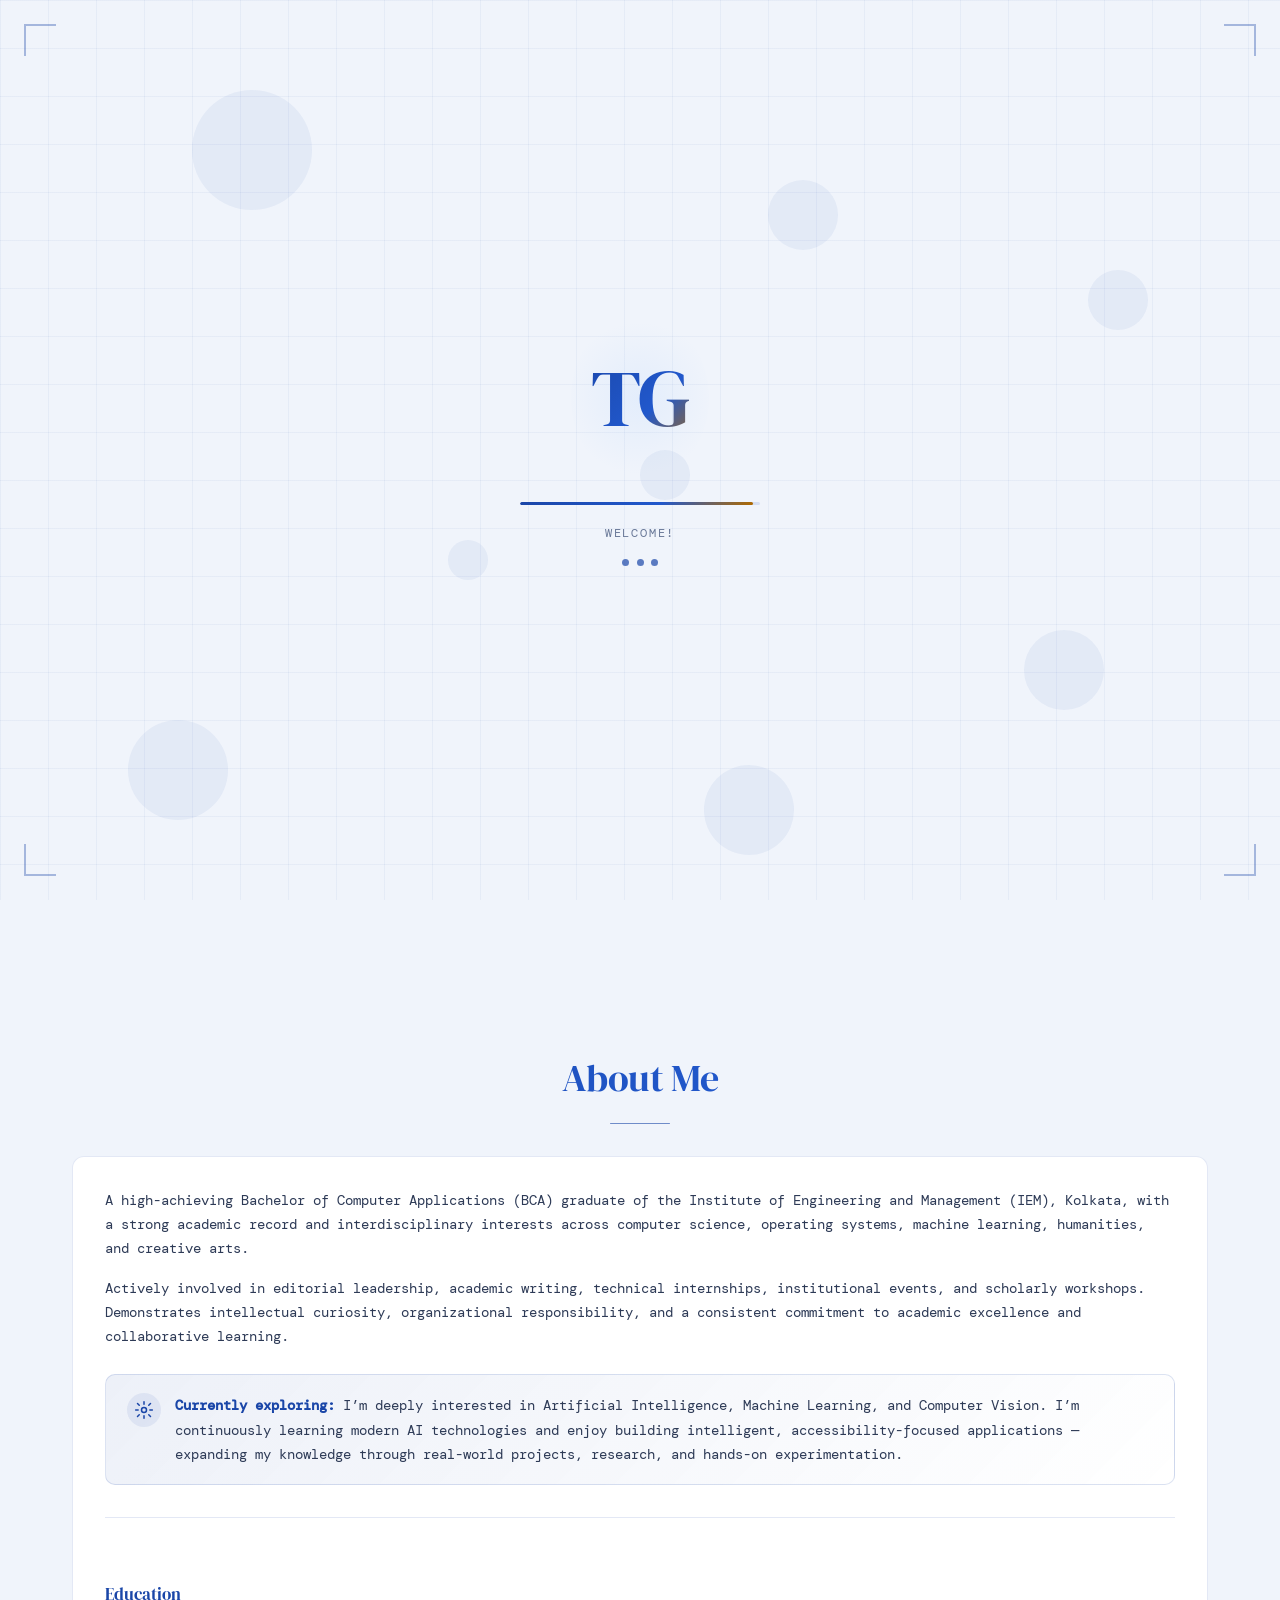
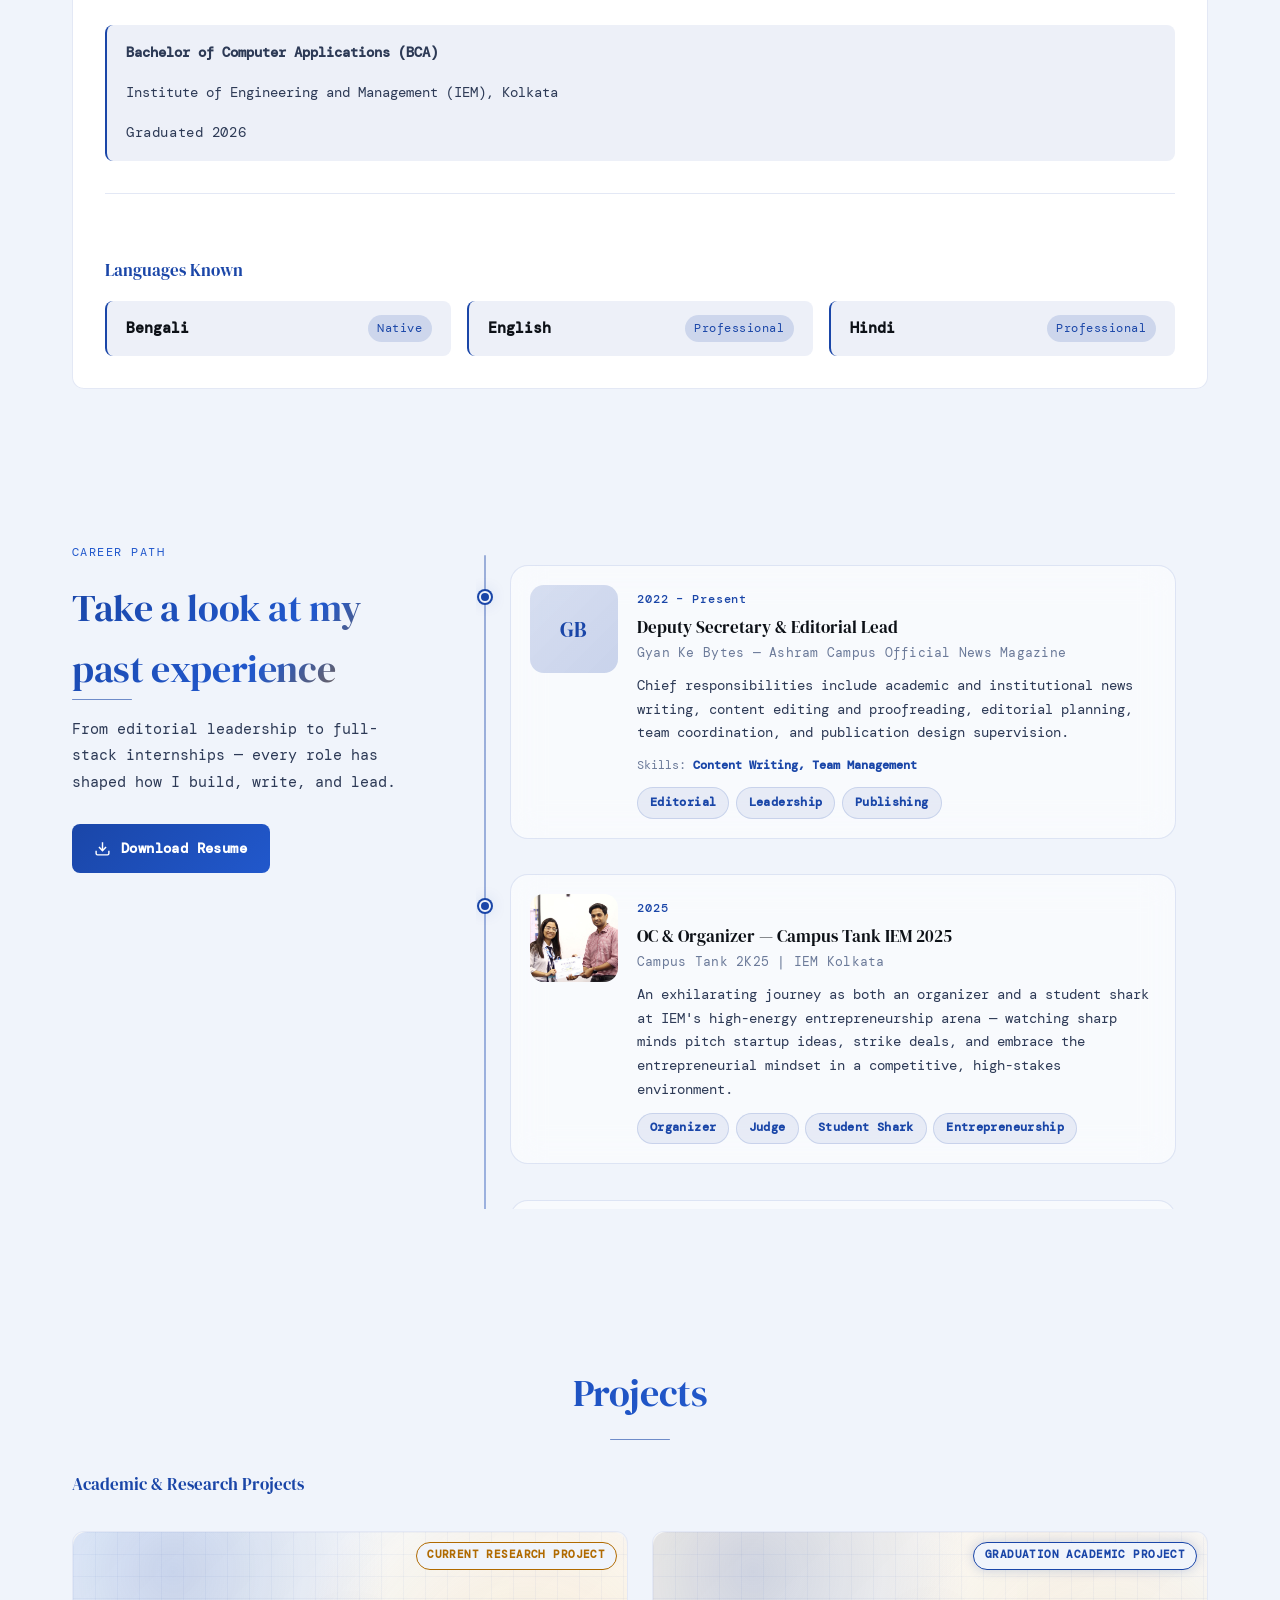
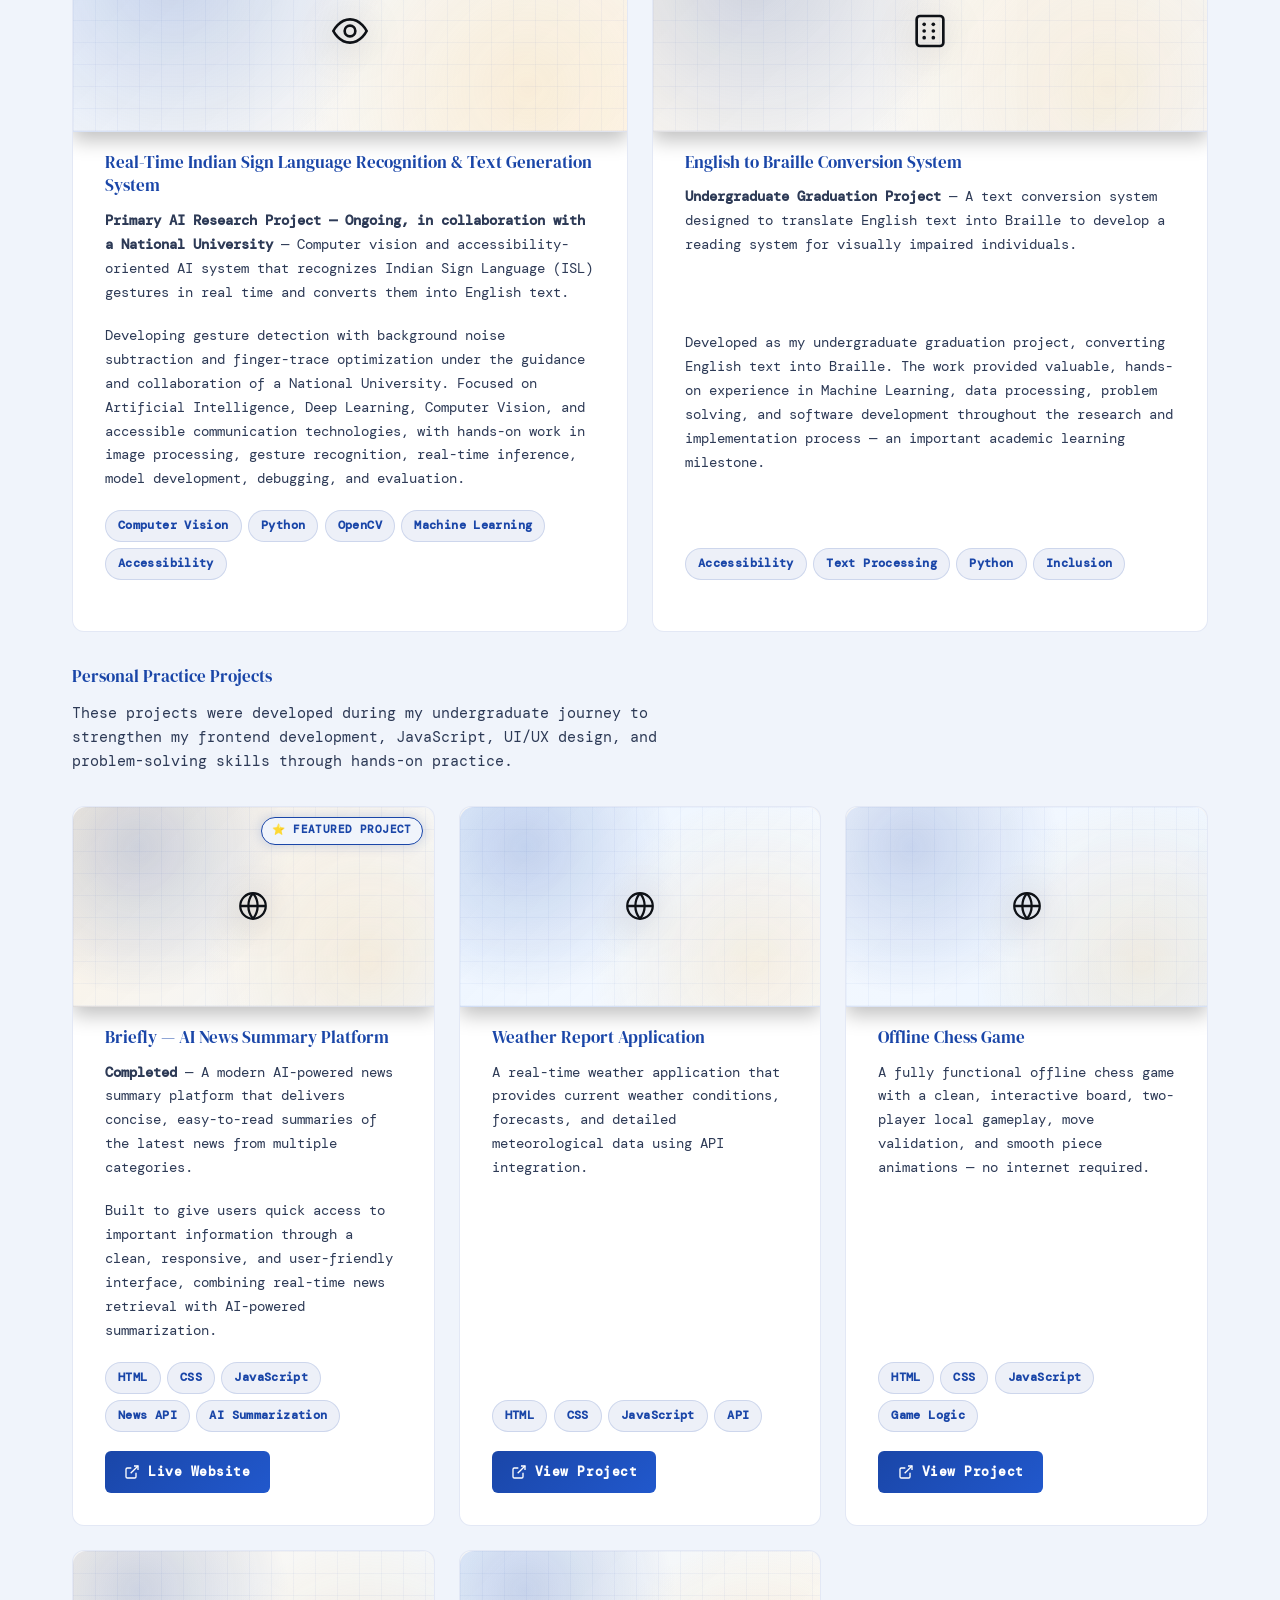
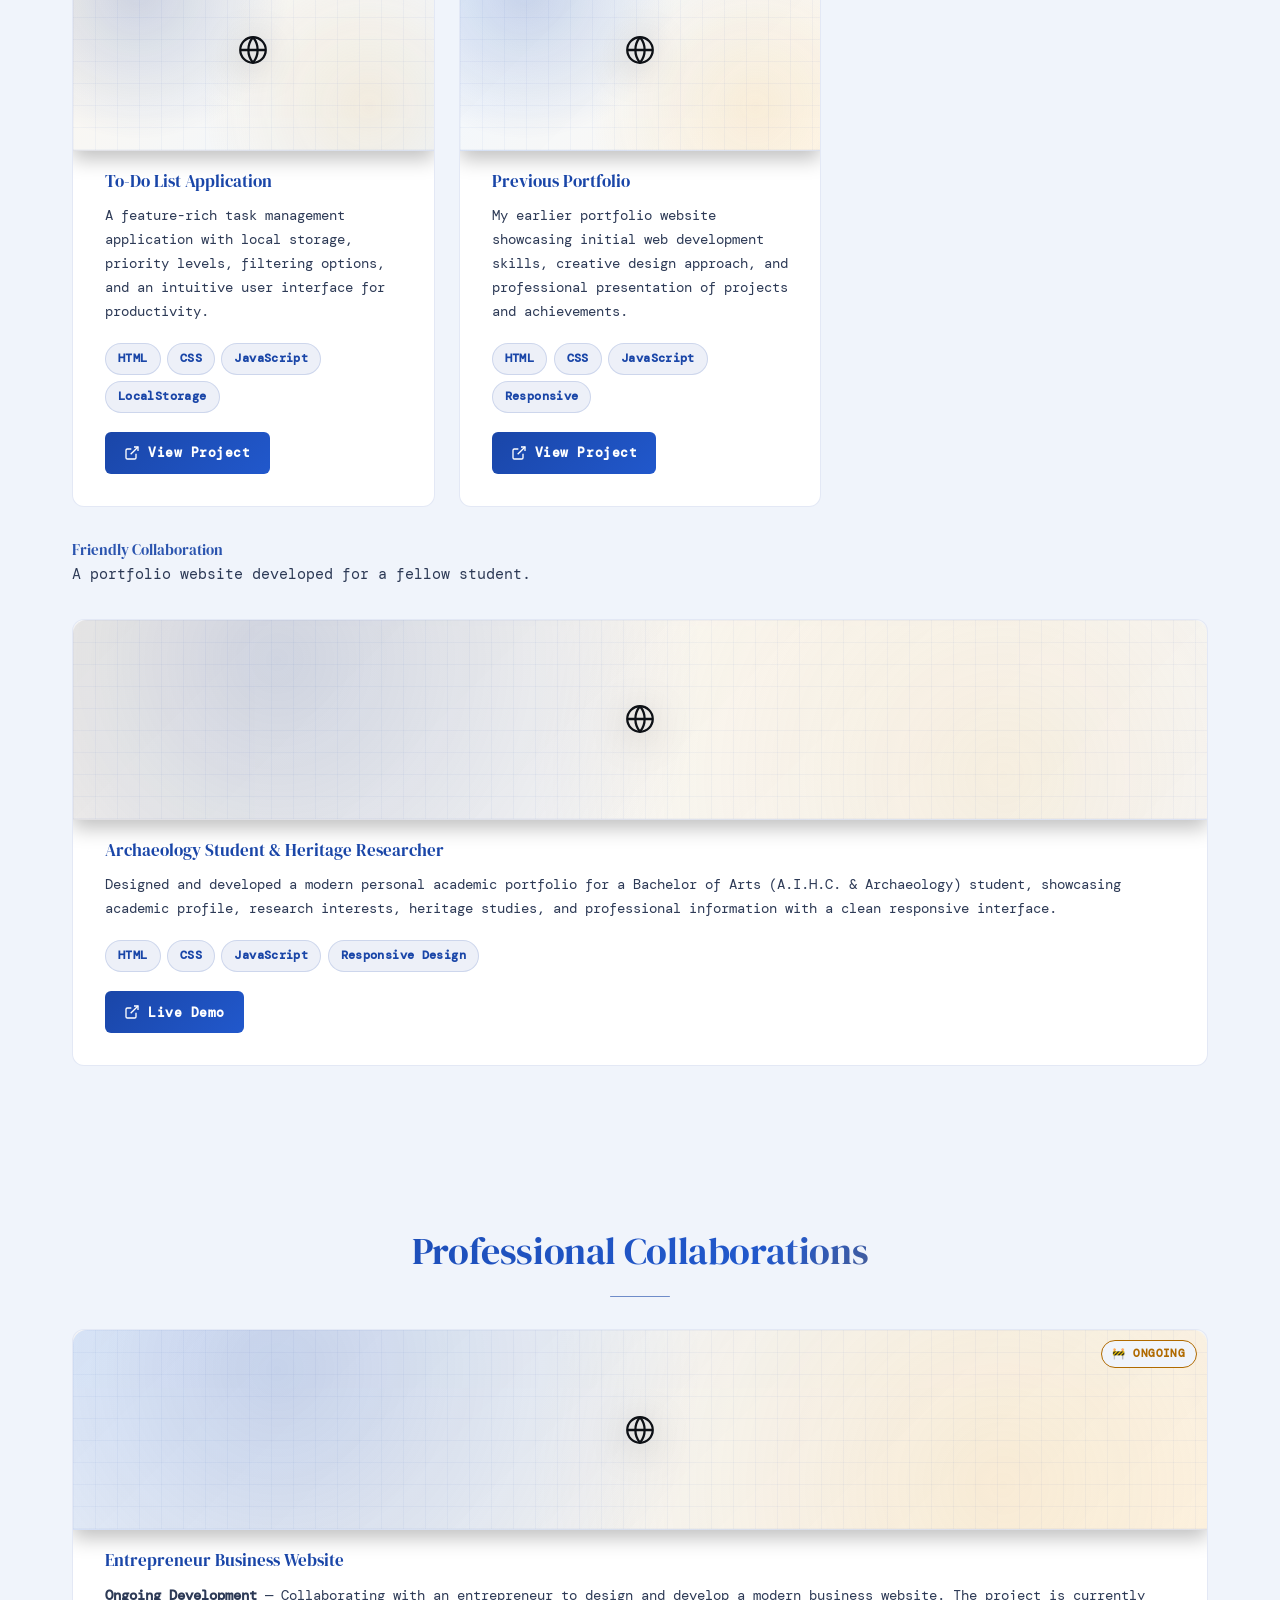
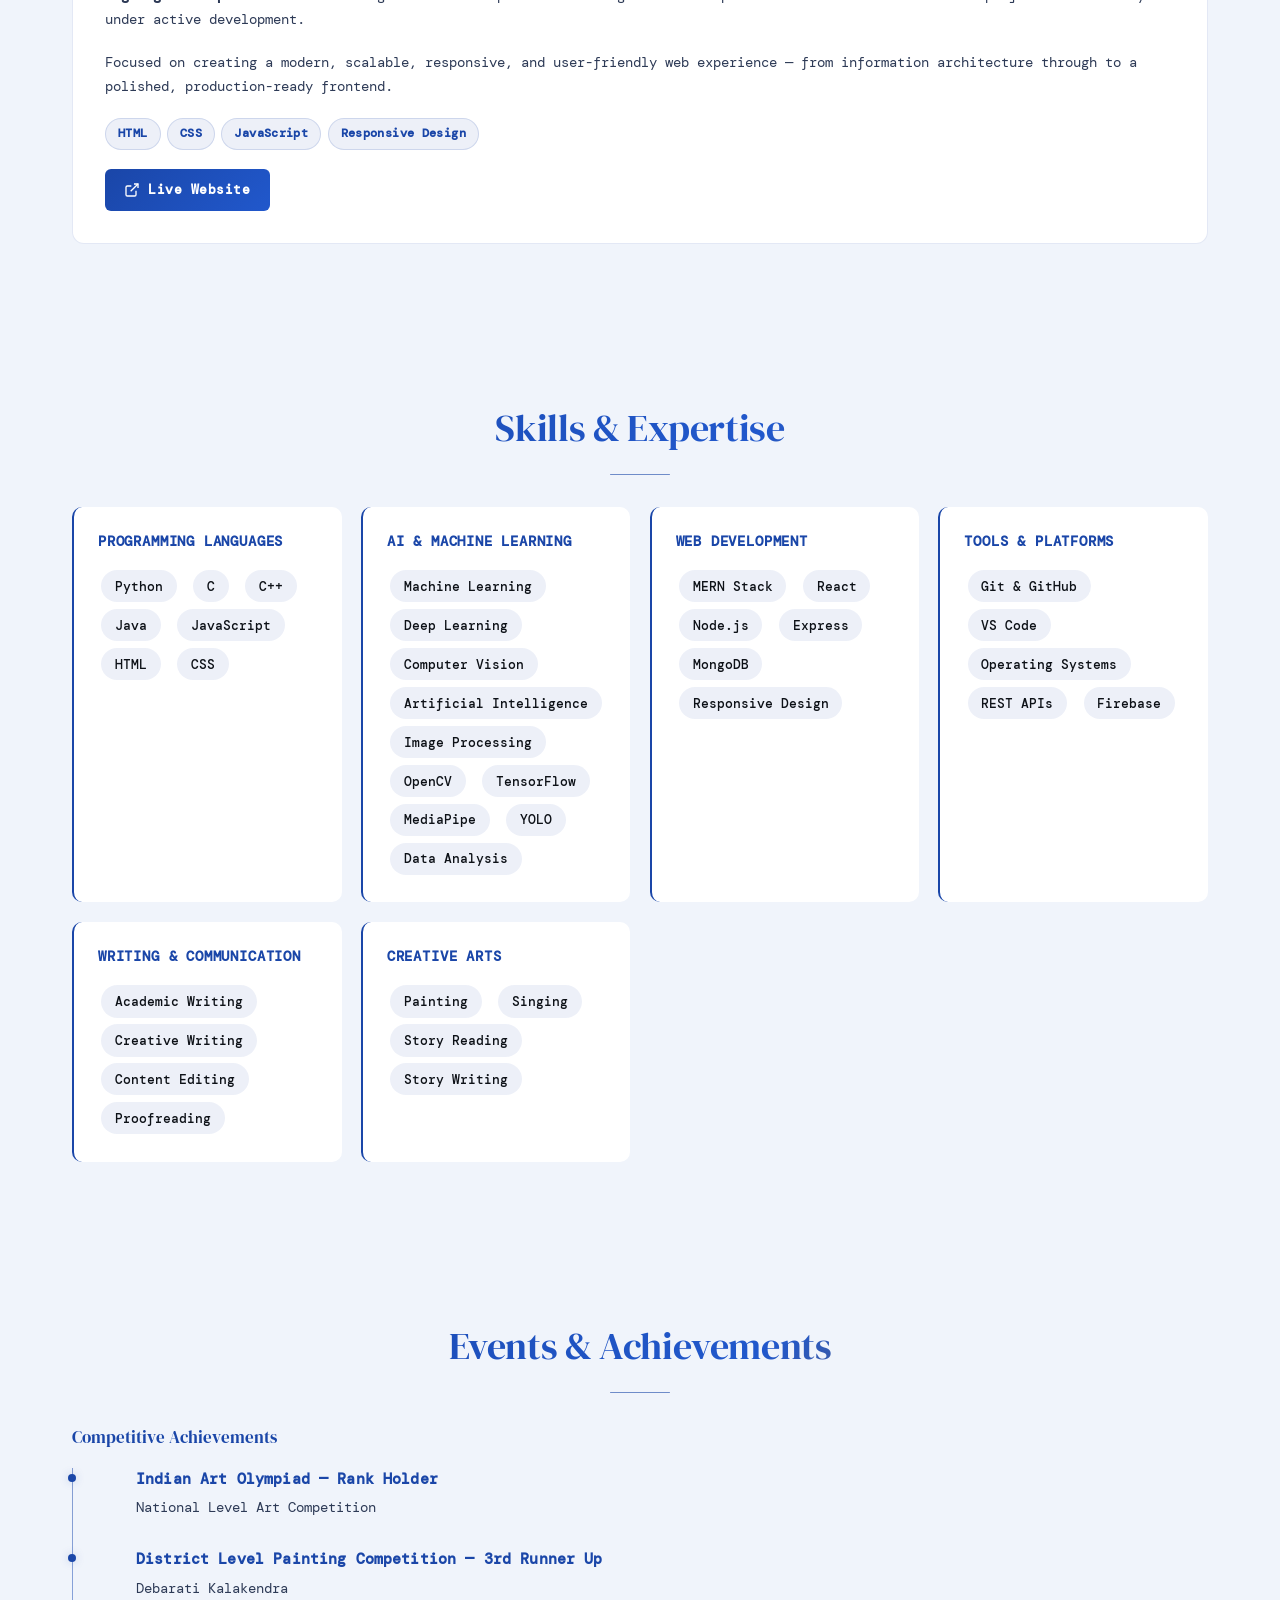
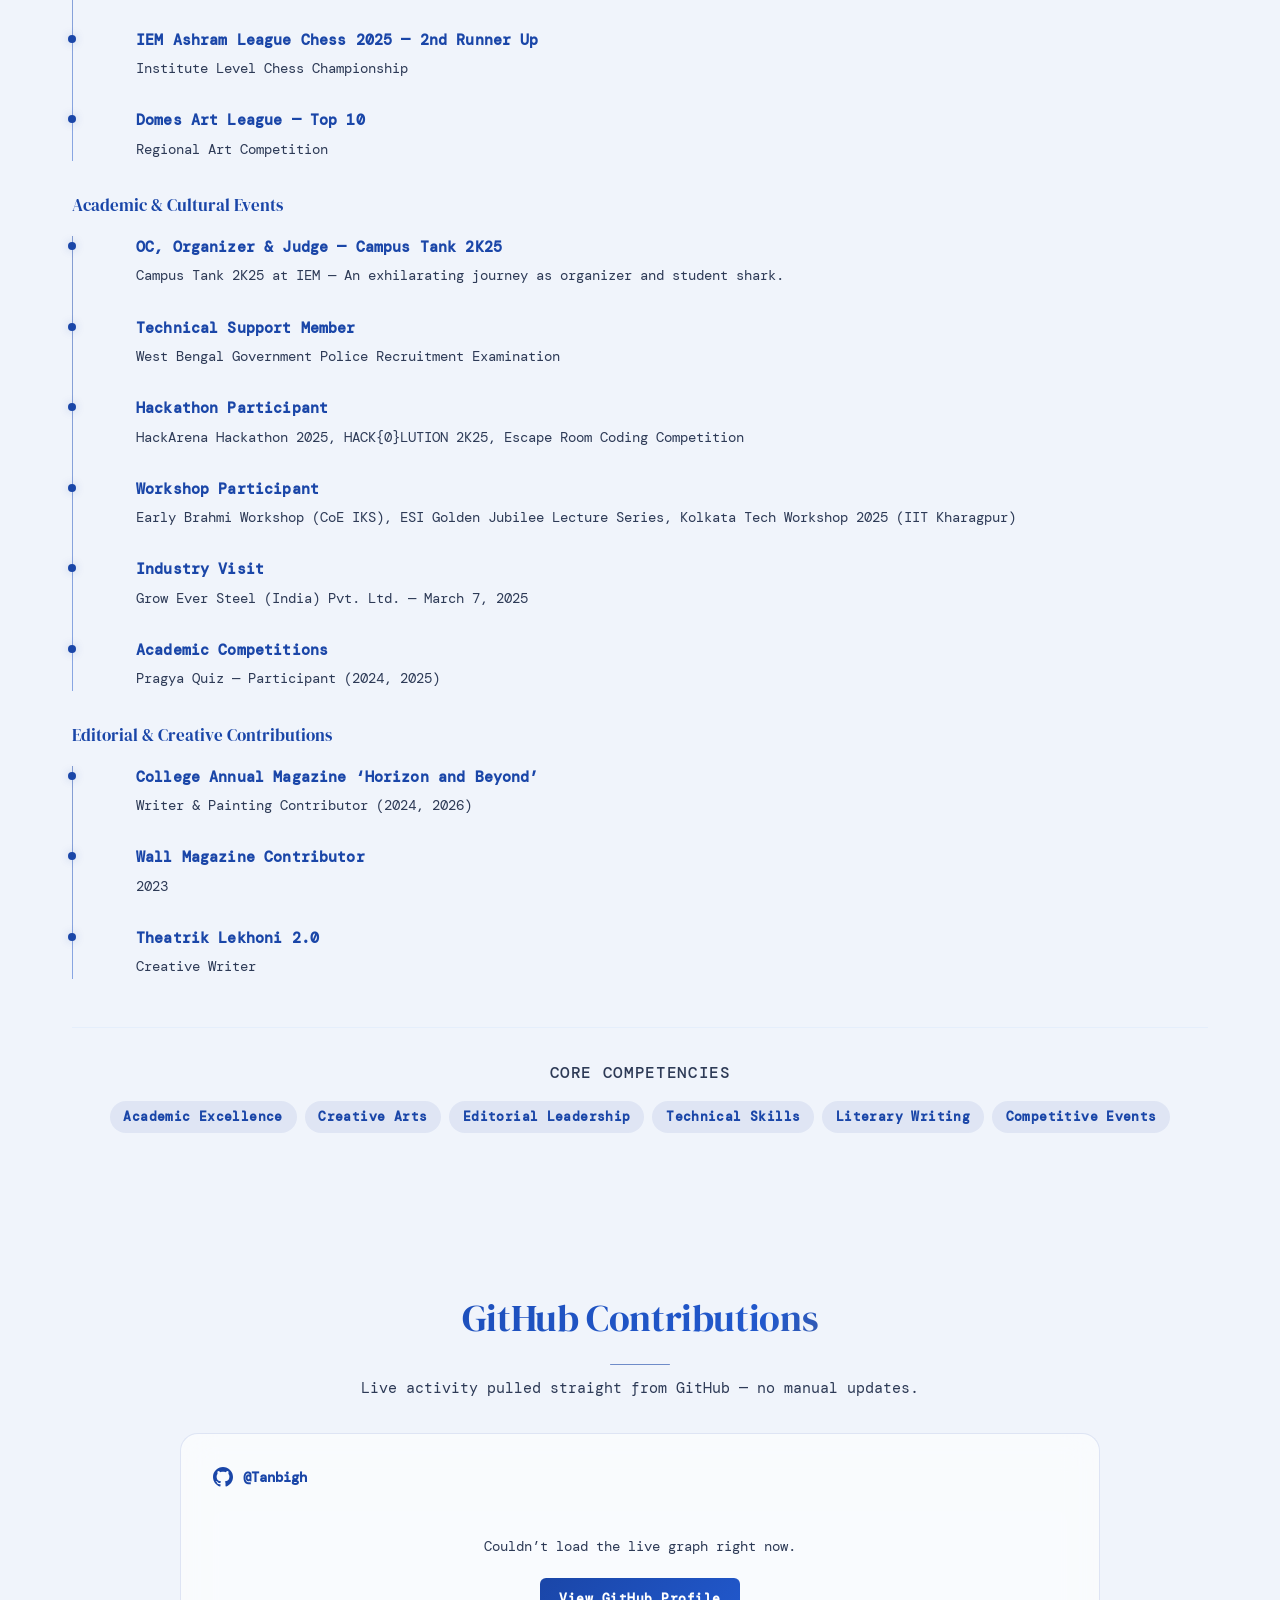
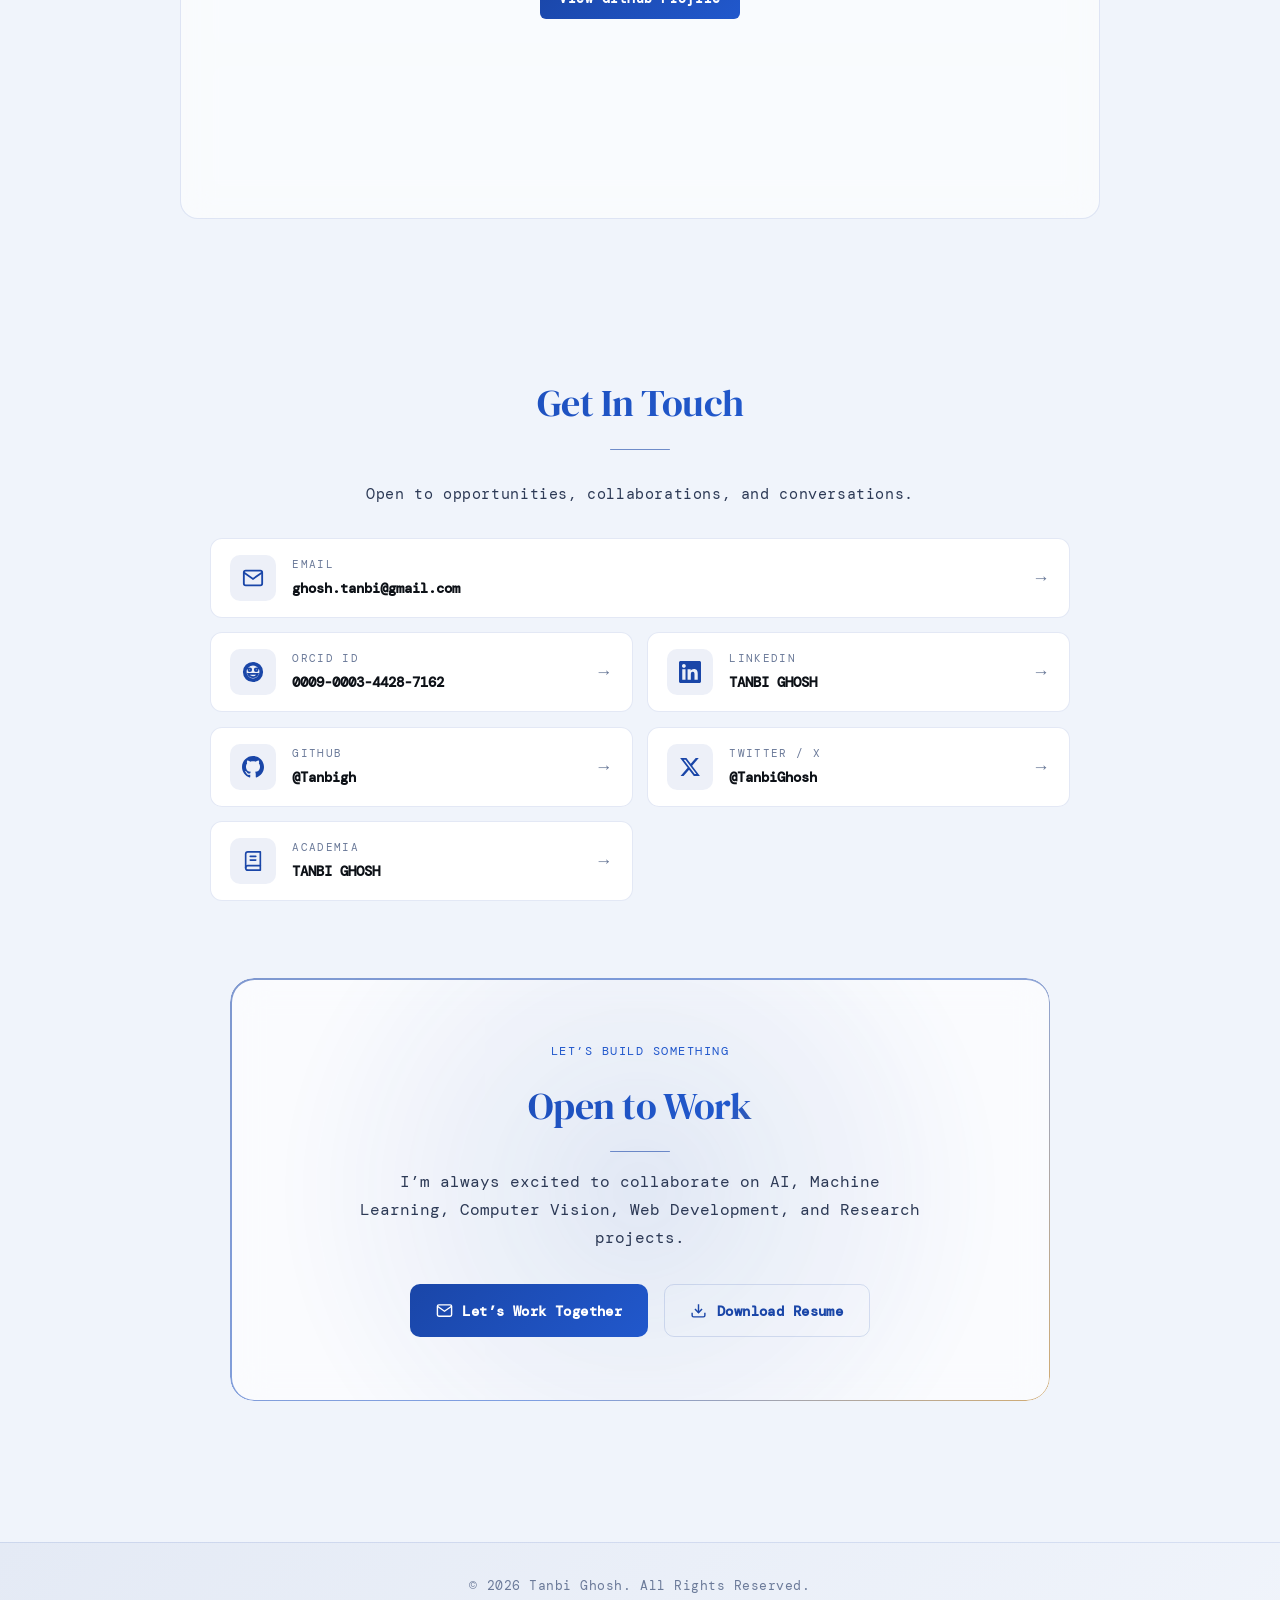
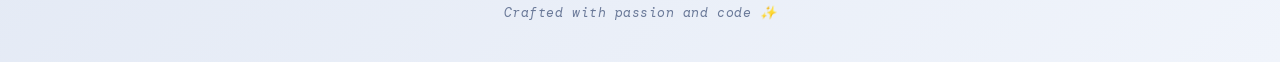
==== commit 421c29a2: "fix: improve project previews, GitHub graph fallback, and contact interactions" ====
--- a/index.html
+++ b/index.html
@@ -981,8 +981,9 @@
                 <img
                     id="ghgChart"
                     class="ghg-img"
-                    src="https://ghchart.rshah.org/00d4ff/Tanbigh"
-                    alt="Tanbigh's GitHub contribution graph, generated live from GitHub"
+                    src="https://github-readme-activity-graph.vercel.app/graph?username=Tanbigh&bg_color=00000000&color=e5e9f0&line=00d4ff&point=f0c070&area=true&hide_border=true"
+                    data-fallback-src="https://ghchart.rshah.org/00d4ff/Tanbigh"
+                    alt="Tanbigh's GitHub contribution activity graph, generated live from GitHub"
                     loading="lazy">
                 <div class="ghg-fallback">
                     <p>Couldn&rsquo;t load the live graph right now.</p>
@@ -998,7 +999,8 @@
                 <img
                     id="ghgStreakChart"
                     class="ghg-img ghg-streak-img"
-                    src="https://streak-stats.demolab.com/?user=Tanbigh&theme=dark&hide_border=true&background=00000000&ring=00d4ff&fire=f0c070&currStreakLabel=00d4ff"
+                    src="https://github-readme-streak-stats-eight.vercel.app/?user=Tanbigh&theme=dark&hide_border=true&background=00000000&ring=00d4ff&fire=f0c070&currStreakLabel=00d4ff"
+                    data-fallback-src="https://streak-stats.demolab.com/?user=Tanbigh&theme=dark&hide_border=true&background=00000000&ring=00d4ff&fire=f0c070&currStreakLabel=00d4ff"
                     alt="Tanbigh's GitHub streak statistics, generated live from GitHub"
                     loading="lazy">
             </div>
--- a/style.css
+++ b/style.css
@@ -439,7 +439,7 @@
 .project-card:hover{transform:translateY(-8px) scale(1.01);box-shadow:var(--card-hover-shadow);border-color:var(--accent-primary);}
 
 /* --- Project preview banner (visual thumbnail for every card) --- */
-.project-preview{position:relative;display:flex;align-items:center;justify-content:center;aspect-ratio:16/9;margin:calc(-1 * clamp(1.2rem,3vw,2rem)) calc(-1 * clamp(1.2rem,3vw,2rem)) 1.2rem;border-bottom:1px solid var(--border-color);overflow:hidden;background:var(--accent-subtle);}
+.project-preview{position:relative;display:flex;align-items:center;justify-content:center;height:200px;margin:calc(-1 * clamp(1.2rem,3vw,2rem)) calc(-1 * clamp(1.2rem,3vw,2rem)) 1.2rem;border-bottom:1px solid var(--border-color);overflow:hidden;background:var(--accent-subtle);border-radius:14px 14px 0 0;box-shadow:0 8px 20px rgba(0,0,0,.25);}
 .project-preview::before{content:'';position:absolute;inset:0;opacity:.9;background-image:
     radial-gradient(circle at 18% 20%, var(--accent-glow) 0%, transparent 45%),
     radial-gradient(circle at 82% 78%, rgba(240,192,112,.22) 0%, transparent 50%);
@@ -686,6 +686,7 @@
 @media (max-width:480px) {
     .hero h2{font-size:.76rem;}
     .card,.project-card,.exp-node-card{padding:1.1rem;}
+    .project-preview{height:180px;}
     .skill-tag,.tech-tag{font-size:.72rem;padding:.22rem .55rem;}
     .achievement-badge{font-size:.7rem;padding:.2rem .5rem;}
     .contact-item{gap:.75rem;padding:.85rem 1rem;}
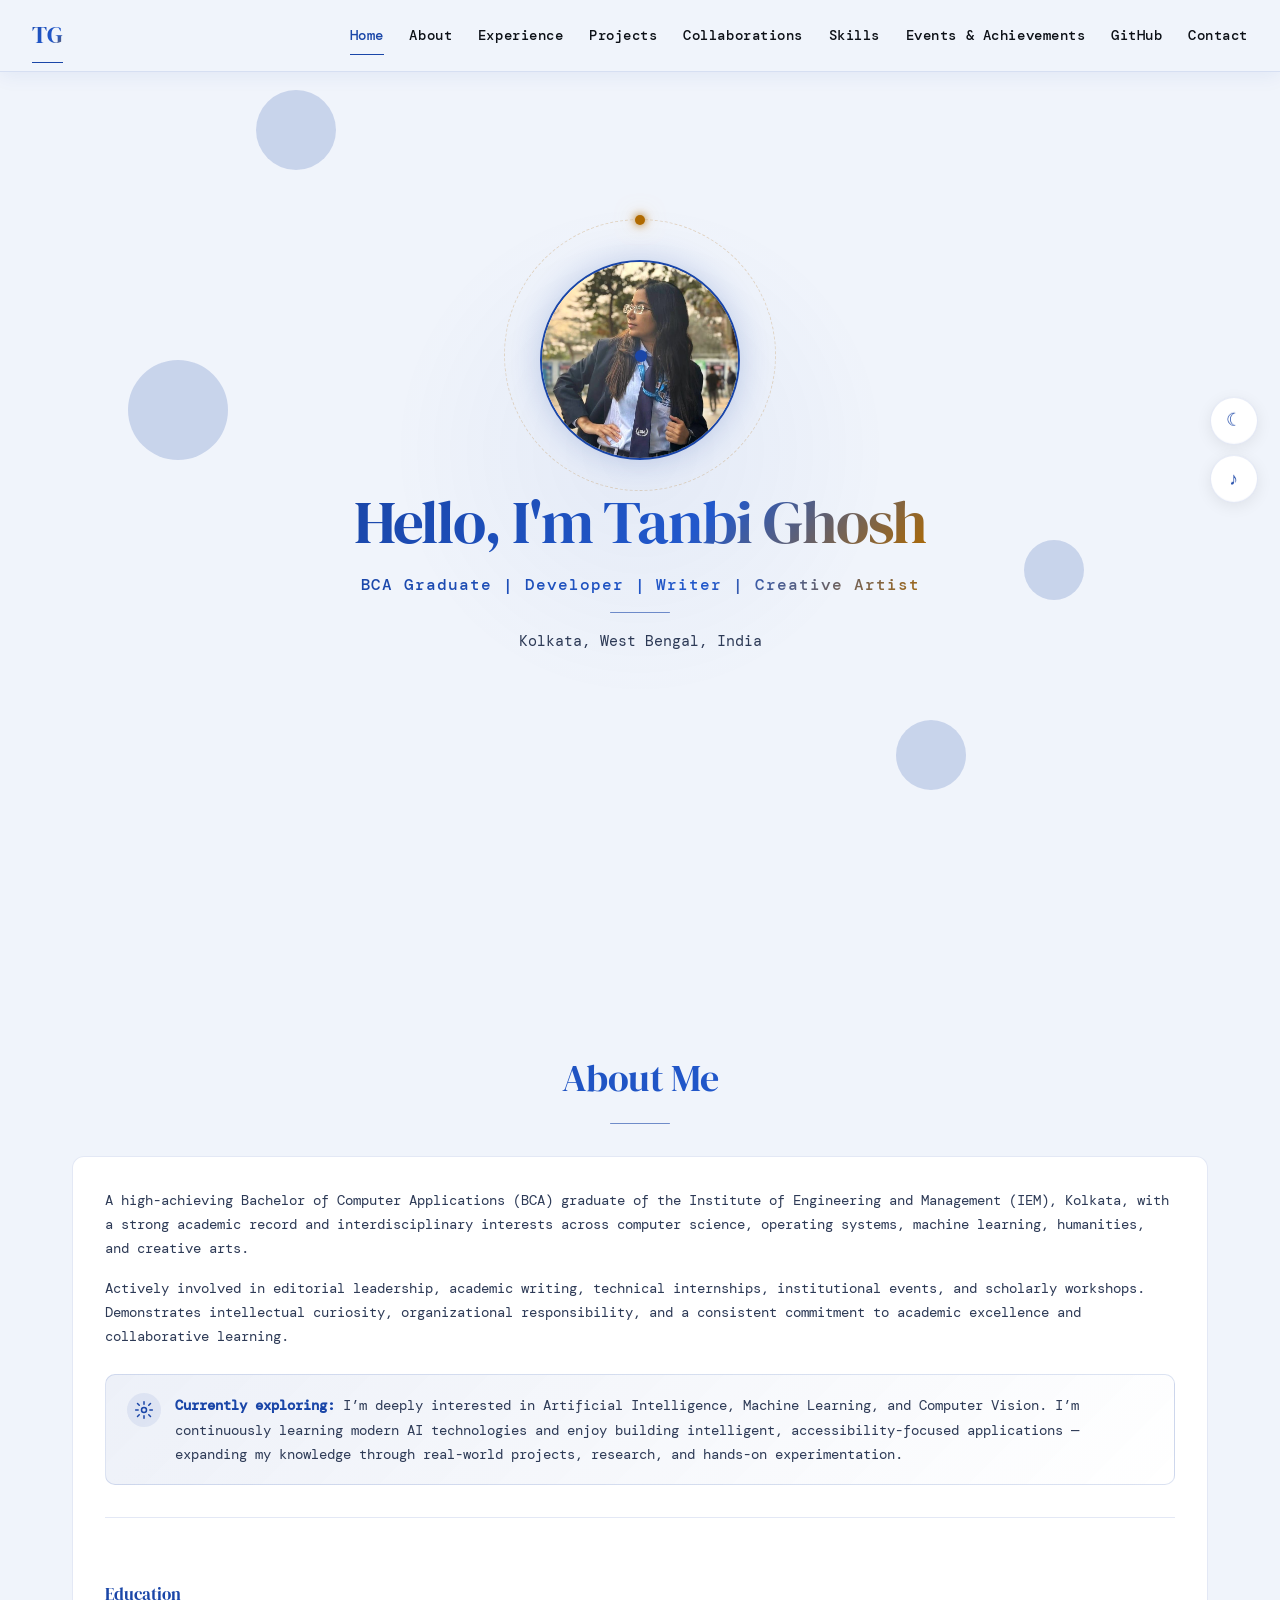
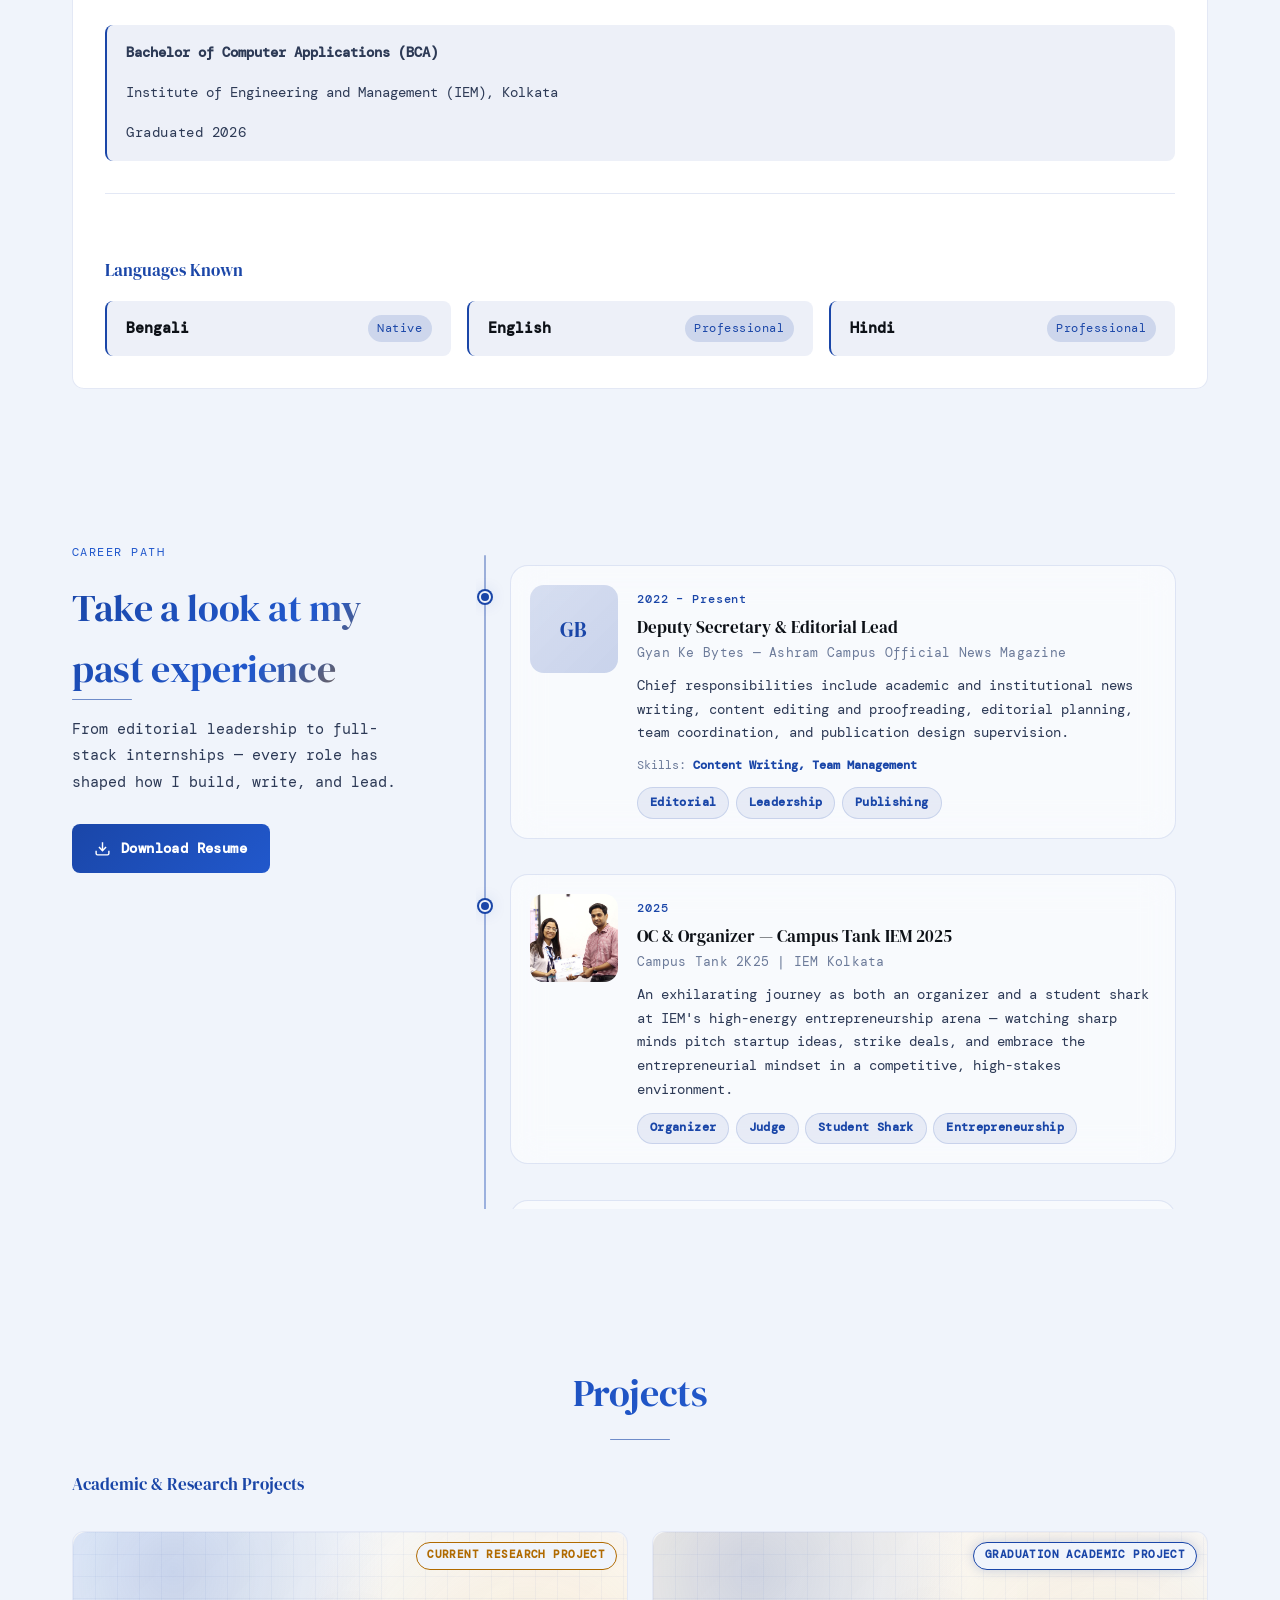
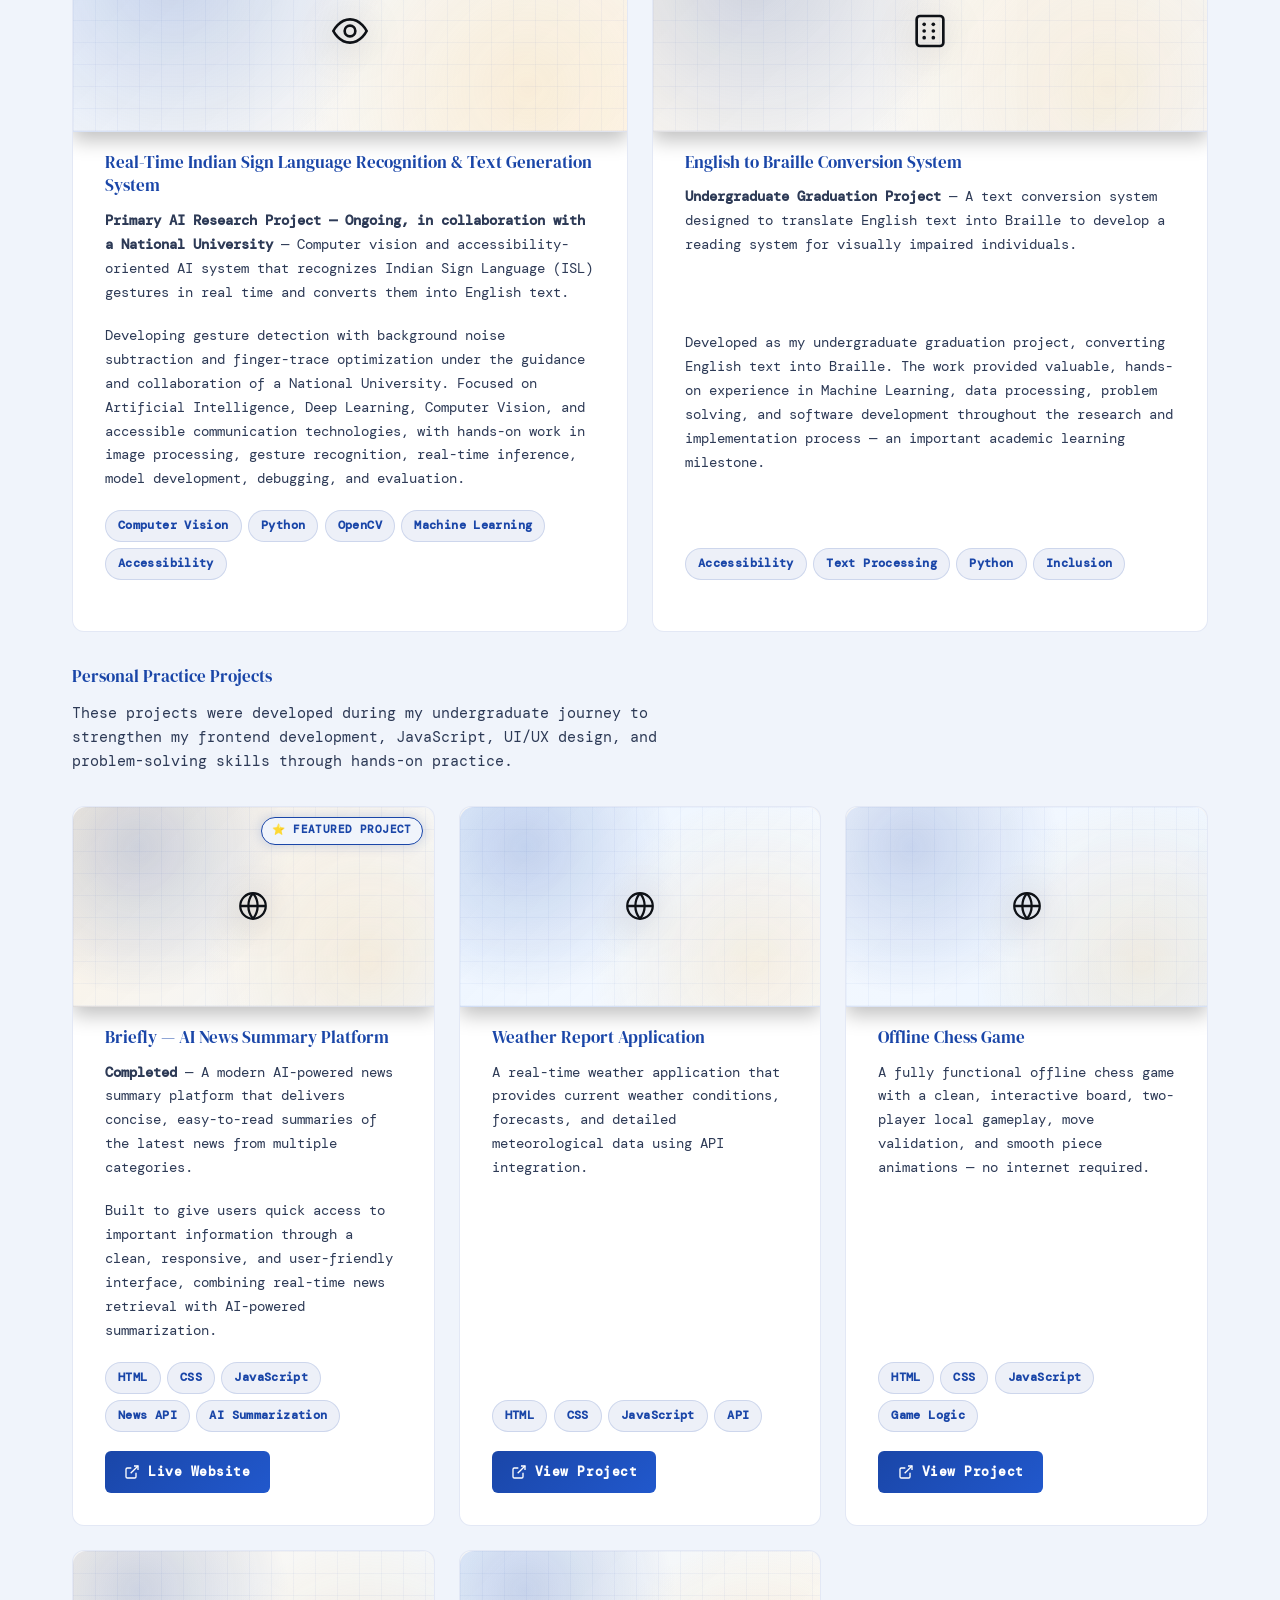
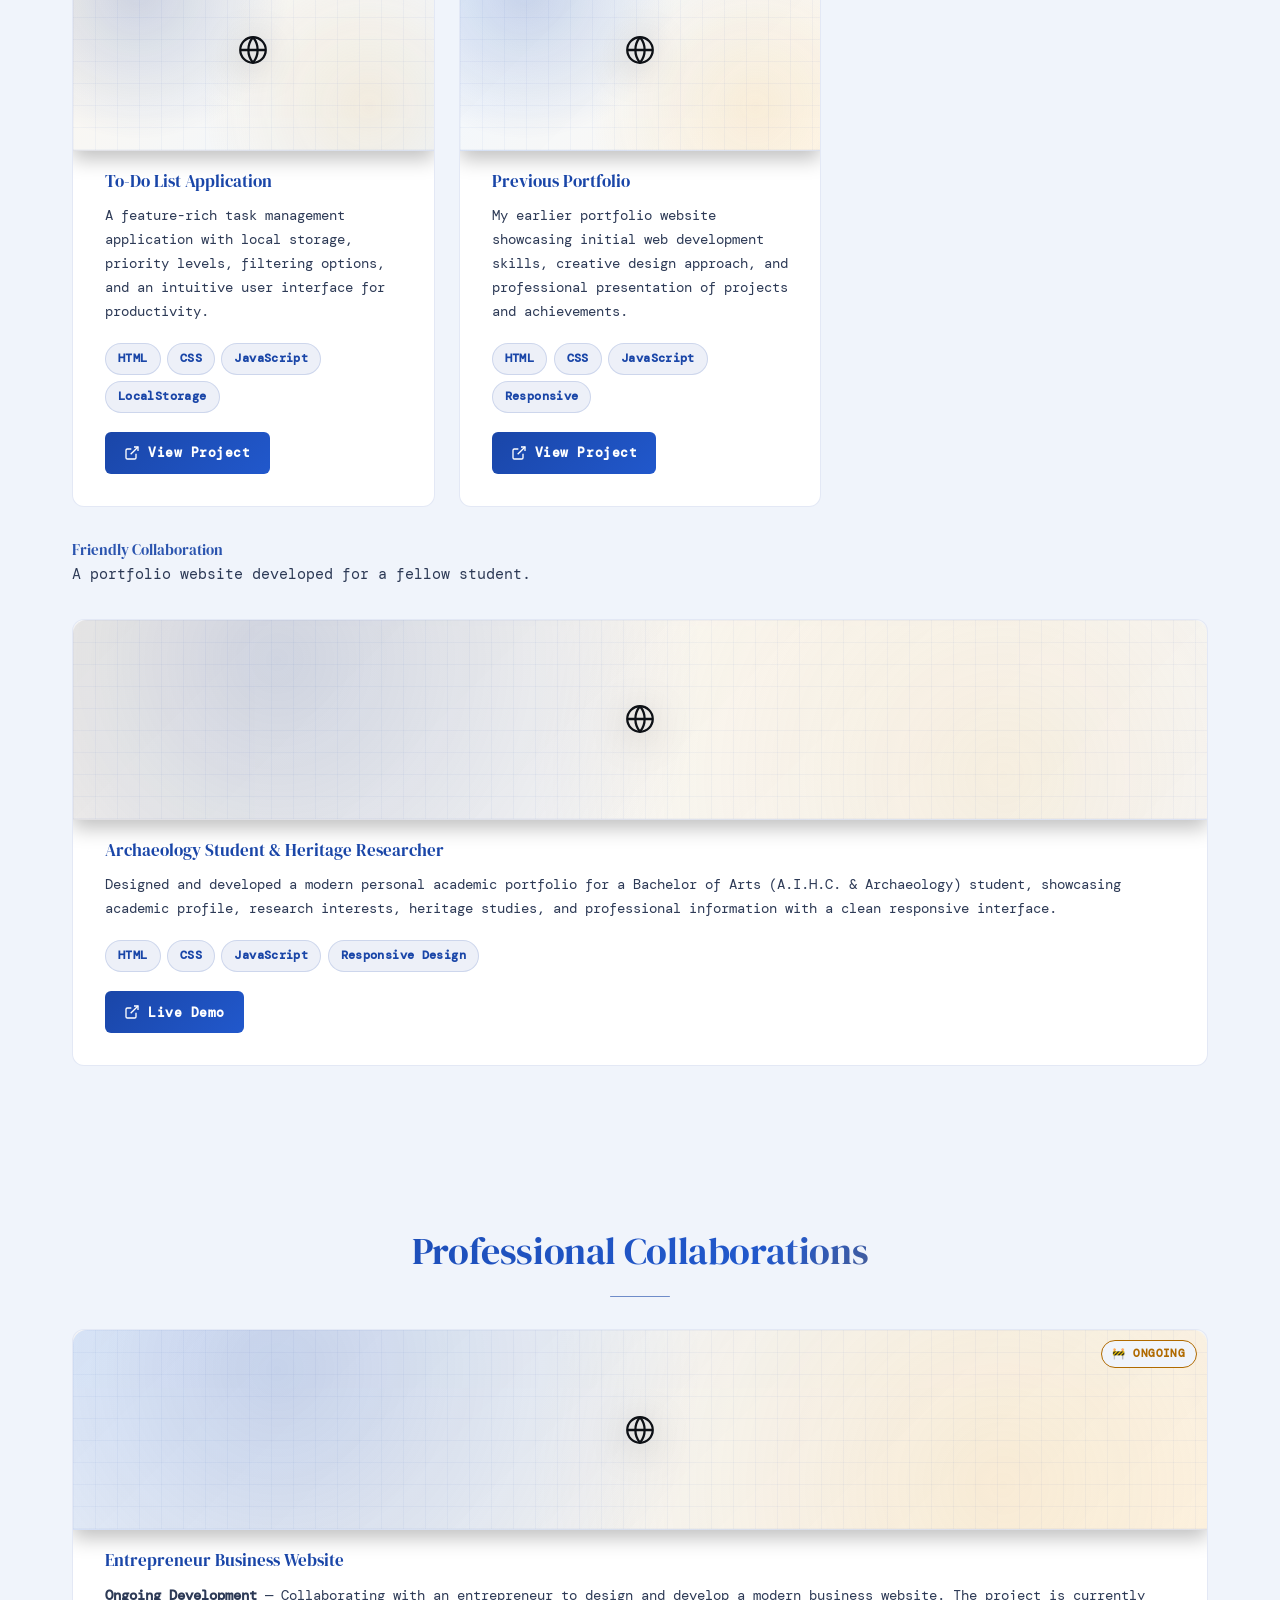
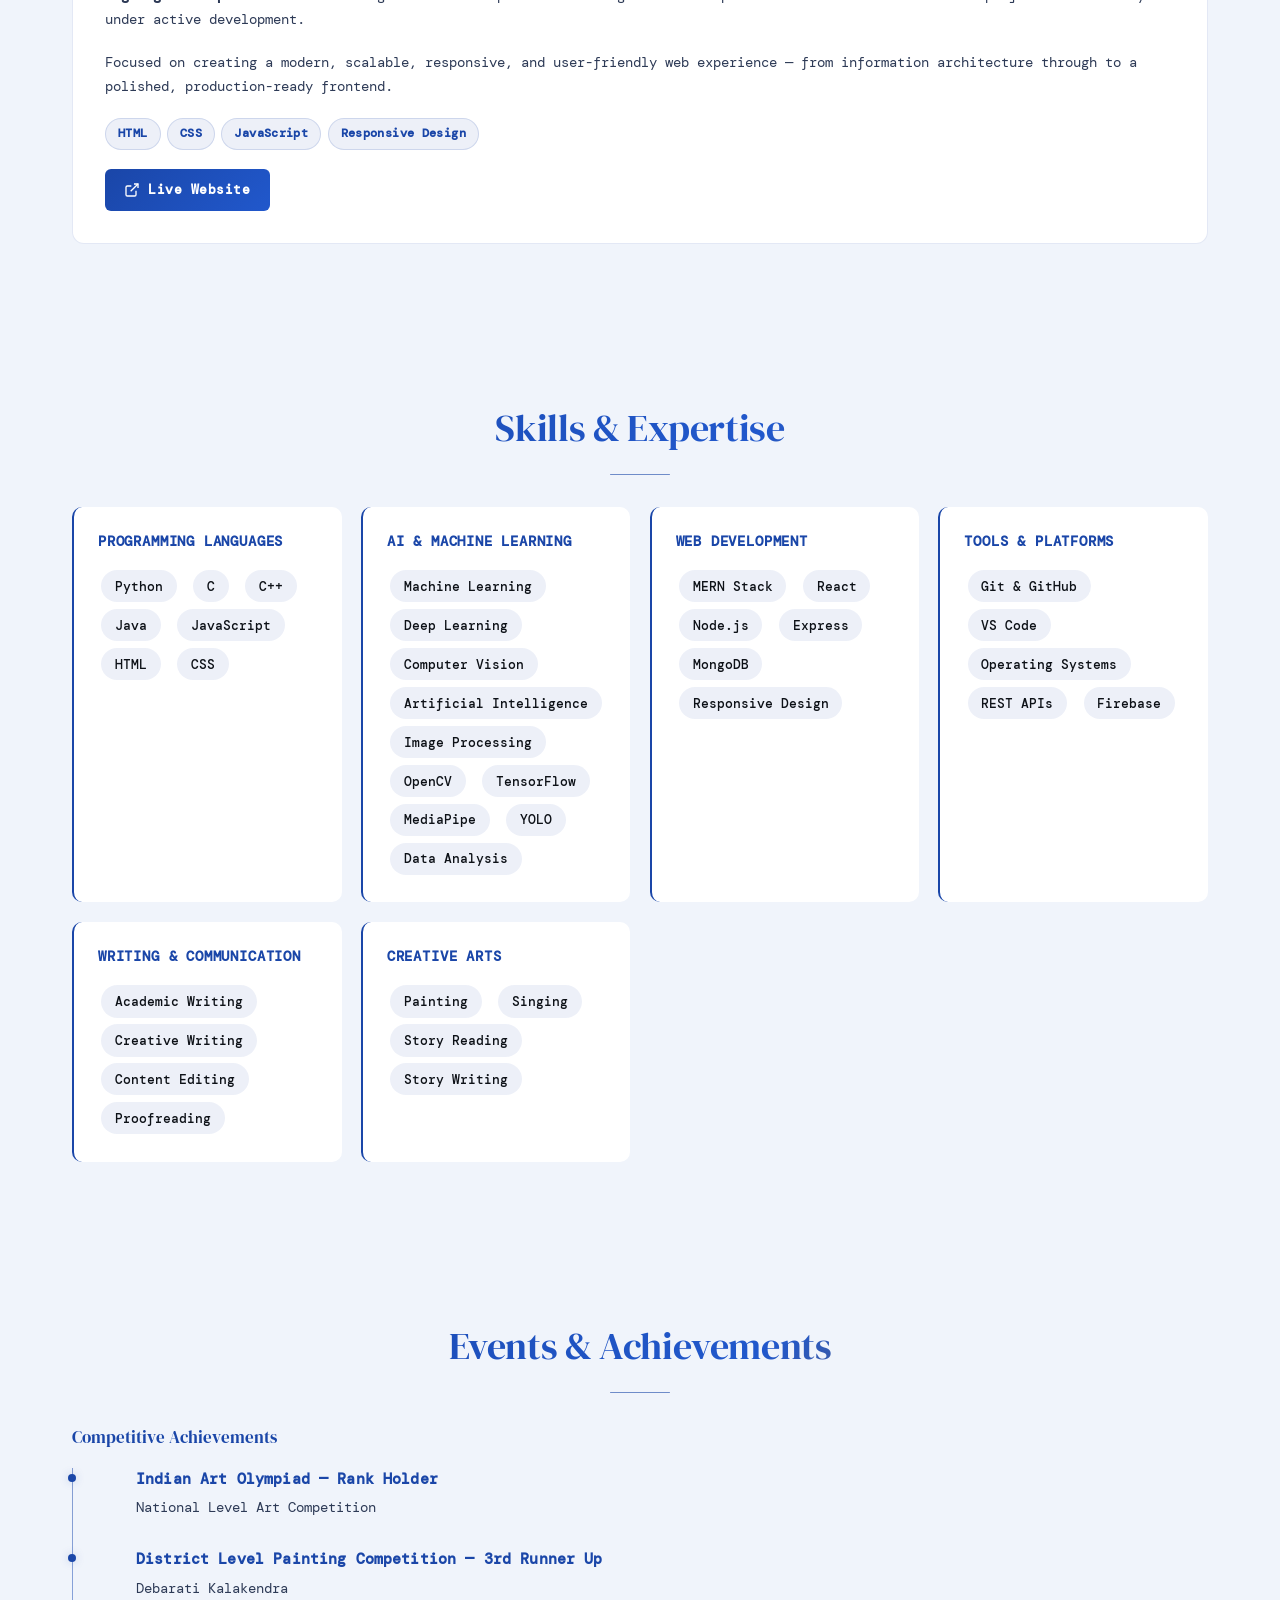
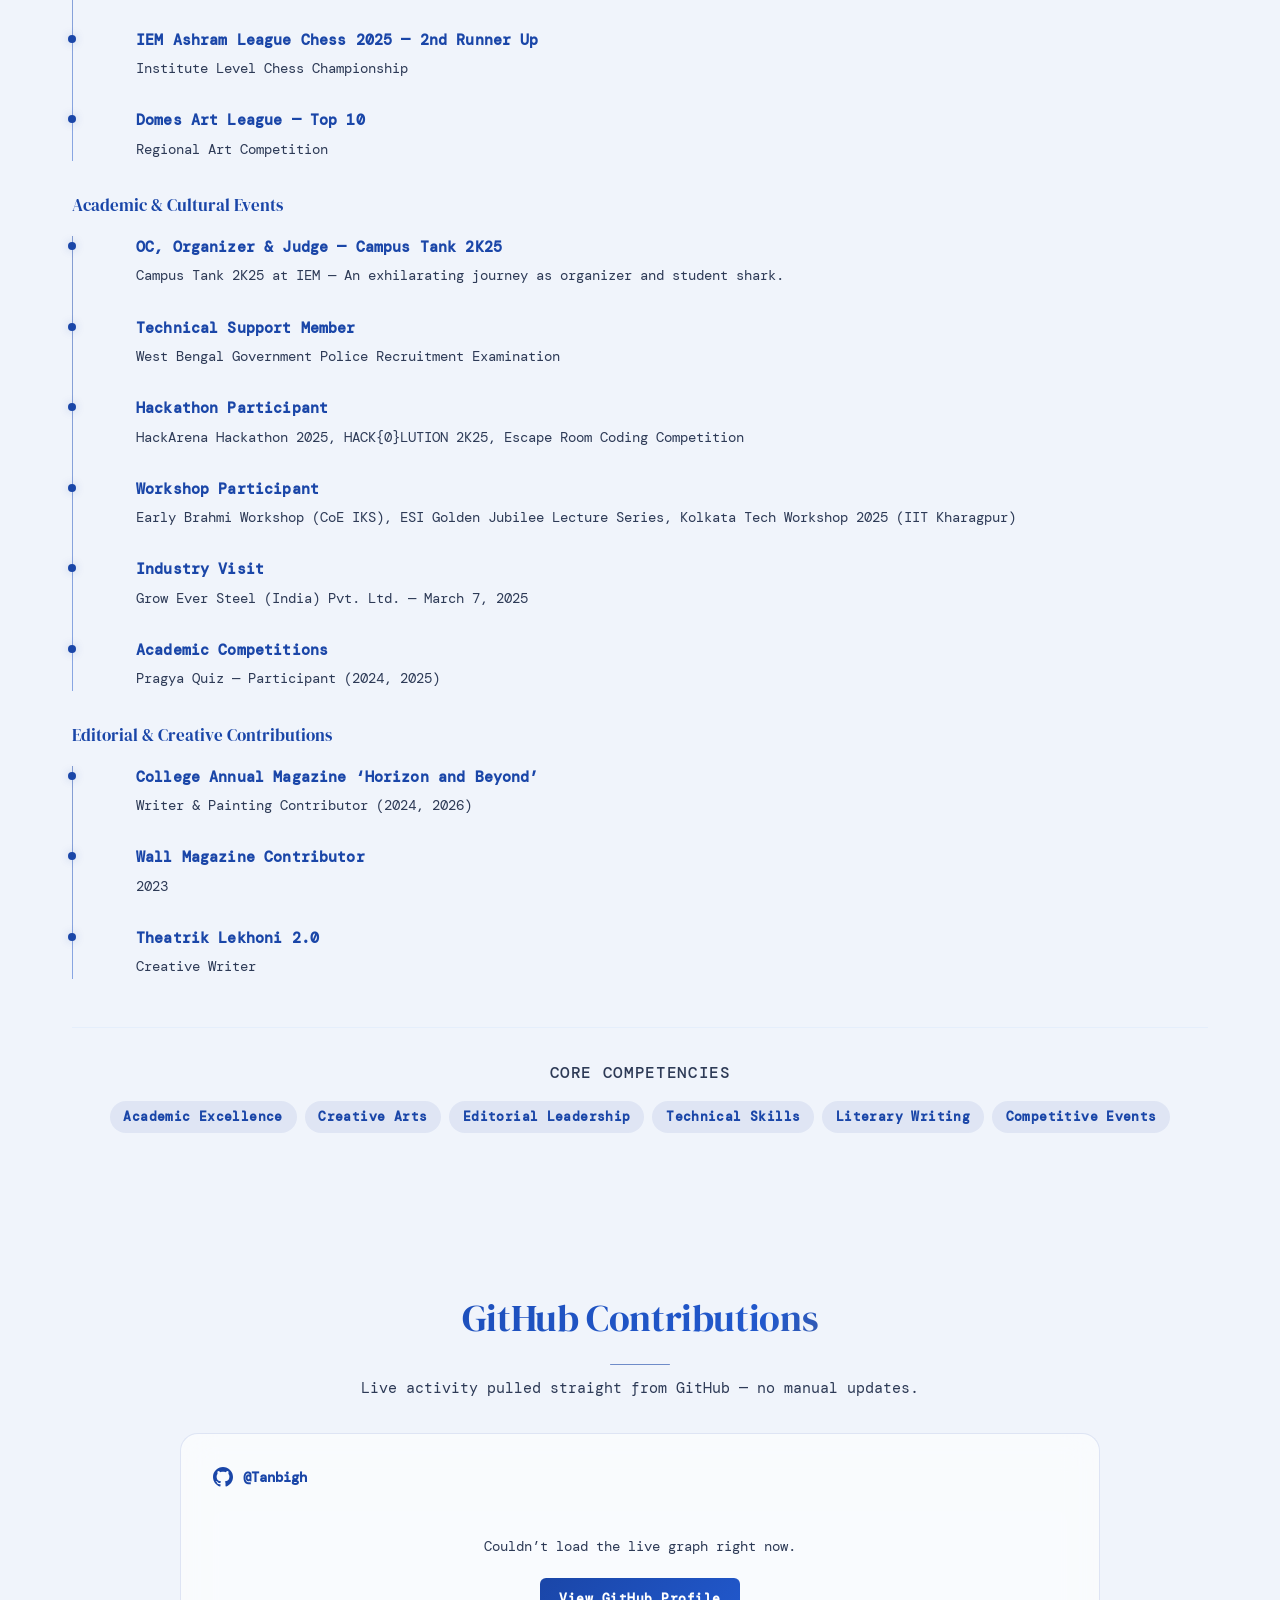
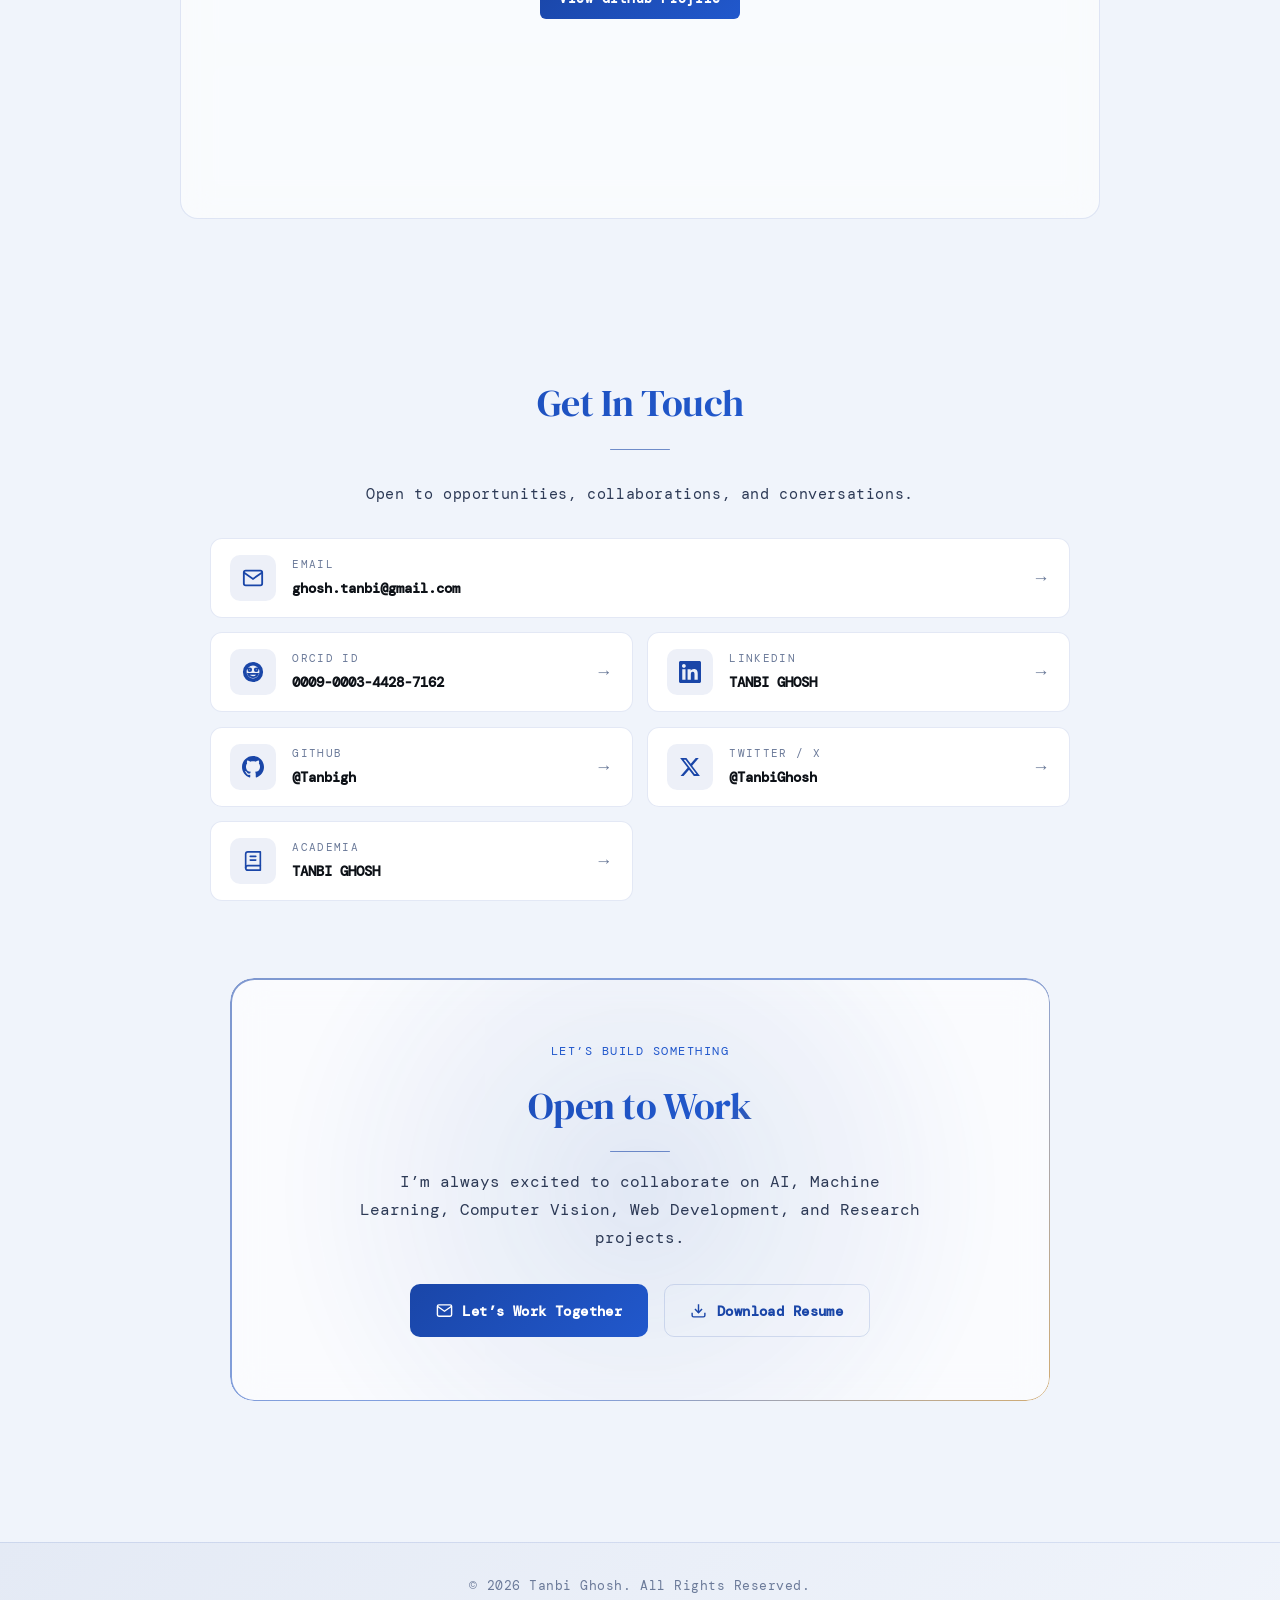
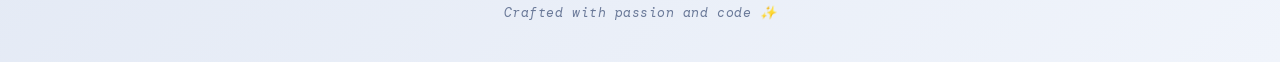
==== commit 6781ace3: "fix: improve project previews, GitHub graph fallback, and contact interactions" ====
--- a/index.html
+++ b/index.html
@@ -271,7 +271,7 @@
                 <h2 id="experience-heading" class="hl-hover">Take a look at my past experience</h2>
                 <p class="experience-subtitle">From editorial leadership to full-stack internships &mdash;
                     every role has shaped how I build, write, and lead.</p>
-                <a href="assets\CV final.pdf" download class="btn-resume ripple-btn resume-download-btn">
+                <a href="assets/CV final.pdf" download class="btn-resume ripple-btn resume-download-btn">
                     <svg width="17" height="17" viewBox="0 0 24 24" fill="none" stroke="currentColor" stroke-width="2" aria-hidden="true">
                         <path d="M21 15v4a2 2 0 0 1-2 2H5a2 2 0 0 1-2-2v-4"></path>
                         <polyline points="7 10 12 15 17 10"></polyline>
@@ -289,7 +289,7 @@
                         <span class="exp-node-dot" aria-hidden="true"></span>
                         <div class="exp-node-card">
                             <div class="exp-node-media">
-                                <img src="assets\GKB.JPG" alt=""
+                                <img src="assets/GKB.JPG" alt=""
                                      width="88" height="88"
                                      loading="lazy" decoding="async" data-initials="GB"
                                      onerror="handleExpImageError(this)">
@@ -315,7 +315,7 @@
                         <span class="exp-node-dot" aria-hidden="true"></span>
                         <div class="exp-node-card">
                             <div class="exp-node-media">
-                                <img src="assets\Campus Tank.png" alt=""
+                                <img src="assets/Campus Tank.png" alt=""
                                      width="88" height="88"
                                      loading="lazy" decoding="async" data-initials="CT"
                                      onerror="handleExpImageError(this)">
@@ -342,7 +342,7 @@
                         <span class="exp-node-dot" aria-hidden="true"></span>
                         <div class="exp-node-card">
                             <div class="exp-node-media">
-                                <img src="assets\Euphoria genx.jpg" alt=""
+                                <img src="assets/Euphoria genx.jpg" alt=""
                                      width="88" height="88"
                                      loading="lazy" decoding="async" data-initials="EG"
                                      onerror="handleExpImageError(this)">
@@ -368,7 +368,7 @@
                         <span class="exp-node-dot" aria-hidden="true"></span>
                         <div class="exp-node-card">
                             <div class="exp-node-media">
-                                <img src="assets\Apex planet.png" alt=""
+                                <img src="assets/Apex planet.png" alt=""
                                      width="88" height="88"
                                      loading="lazy" decoding="async" data-initials="AP"
                                      onerror="handleExpImageError(this)">
@@ -393,7 +393,7 @@
                         <span class="exp-node-dot" aria-hidden="true"></span>
                         <div class="exp-node-card">
                             <div class="exp-node-media">
-                                <img src="assets\codsoft.png" alt=""
+                                <img src="assets/codsoft.png" alt=""
                                      width="88" height="88"
                                      loading="lazy" decoding="async" data-initials="CS"
                                      onerror="handleExpImageError(this)">
@@ -417,7 +417,7 @@
                         <span class="exp-node-dot" aria-hidden="true"></span>
                         <div class="exp-node-card">
                             <div class="exp-node-media">
-                                <img src="assets\NEWS TAP one.jpg" alt=""
+                                <img src="assets/NEWS TAP one.jpg" alt=""
                                      width="88" height="88"
                                      loading="lazy" decoding="async" data-initials="NT"
                                      onerror="handleExpImageError(this)">
@@ -439,7 +439,7 @@
                         <span class="exp-node-dot" aria-hidden="true"></span>
                         <div class="exp-node-card">
                             <div class="exp-node-media">
-                                <img src="assets\Campus AMB.png" alt=""
+                                <img src="assets/Campus AMB.png" alt=""
                                      width="88" height="88"
                                      loading="lazy" decoding="async" data-initials="SE"
                                      onerror="handleExpImageError(this)">
@@ -1173,7 +1173,7 @@
                     </svg>
                     Let&rsquo;s Work Together
                 </a>
-                <a href="assets\CV final.pdf" download class="btn-otw-secondary ripple-btn resume-download-btn">
+                <a href="assets/CV final.pdf" download class="btn-otw-secondary ripple-btn resume-download-btn">
                     <svg width="17" height="17" viewBox="0 0 24 24" fill="none" stroke="currentColor" stroke-width="2" aria-hidden="true">
                         <path d="M21 15v4a2 2 0 0 1-2 2H5a2 2 0 0 1-2-2v-4"></path>
                         <polyline points="7 10 12 15 17 10"></polyline>
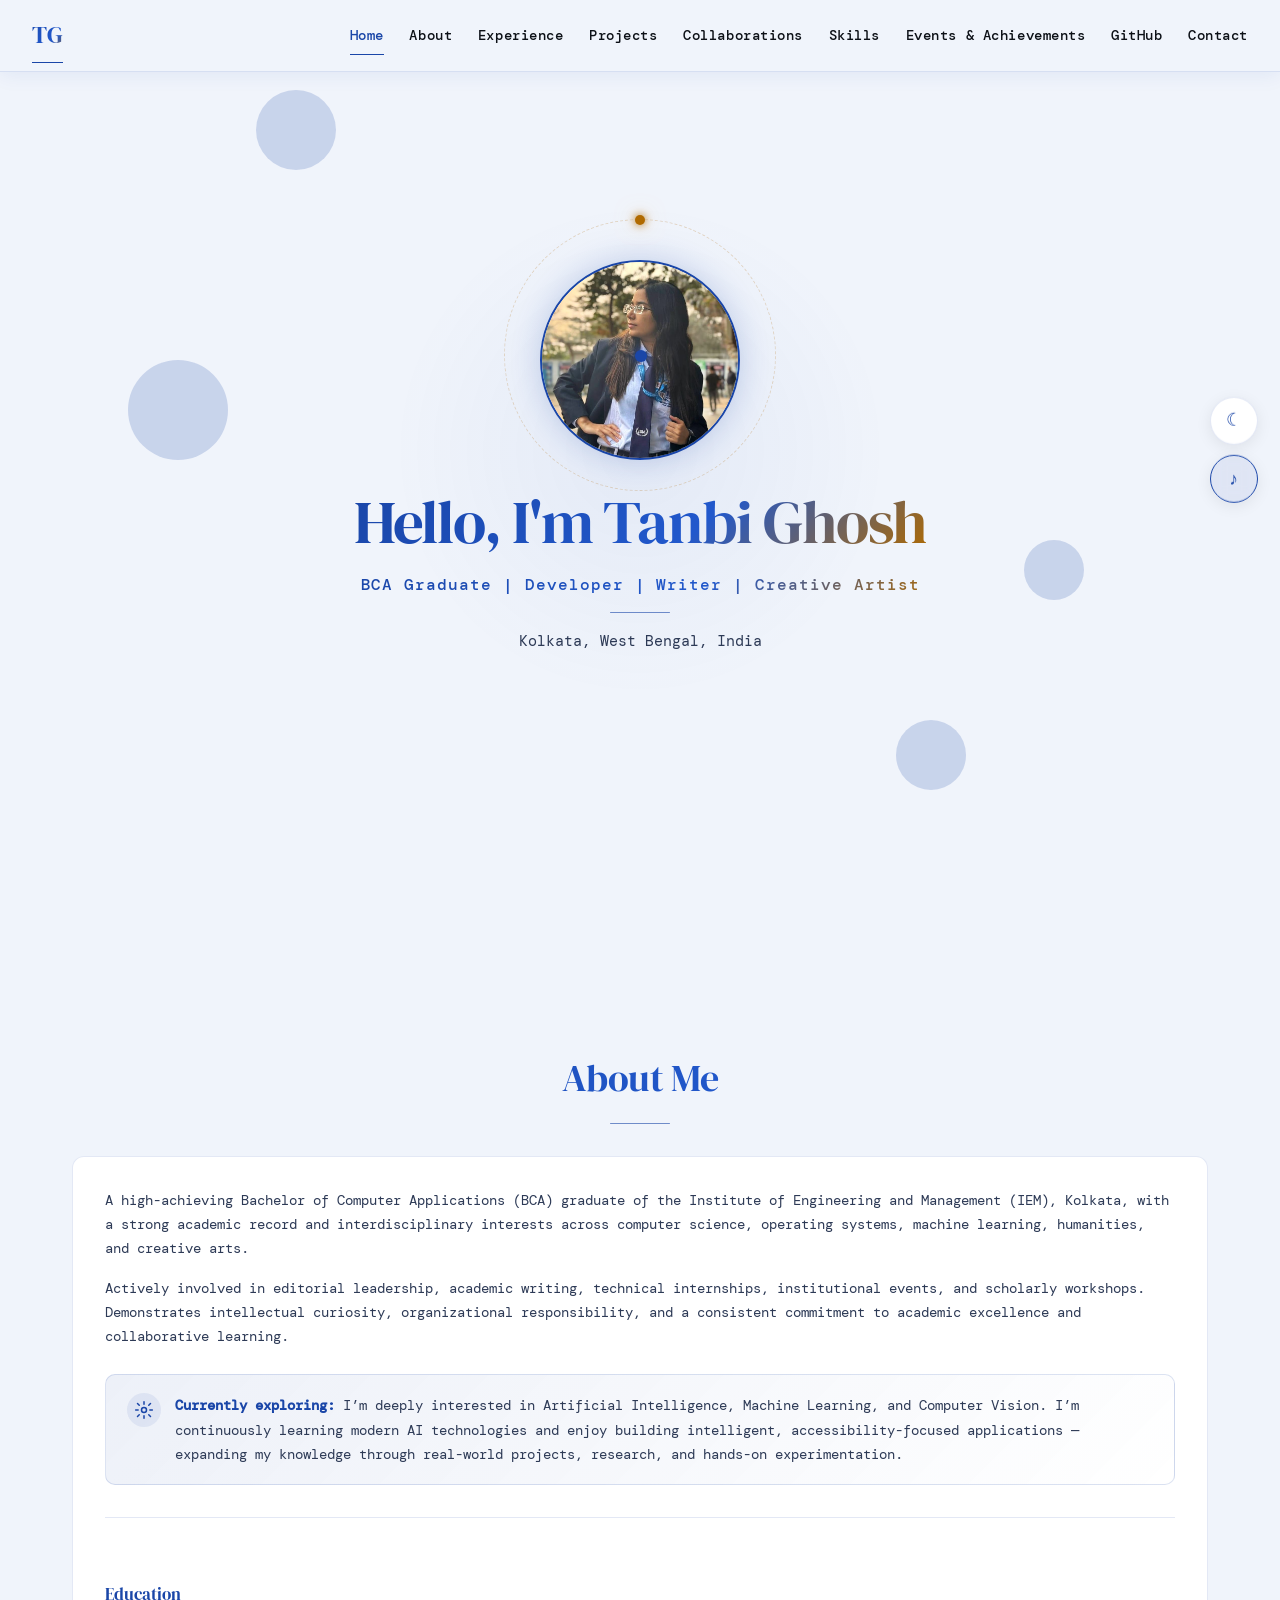
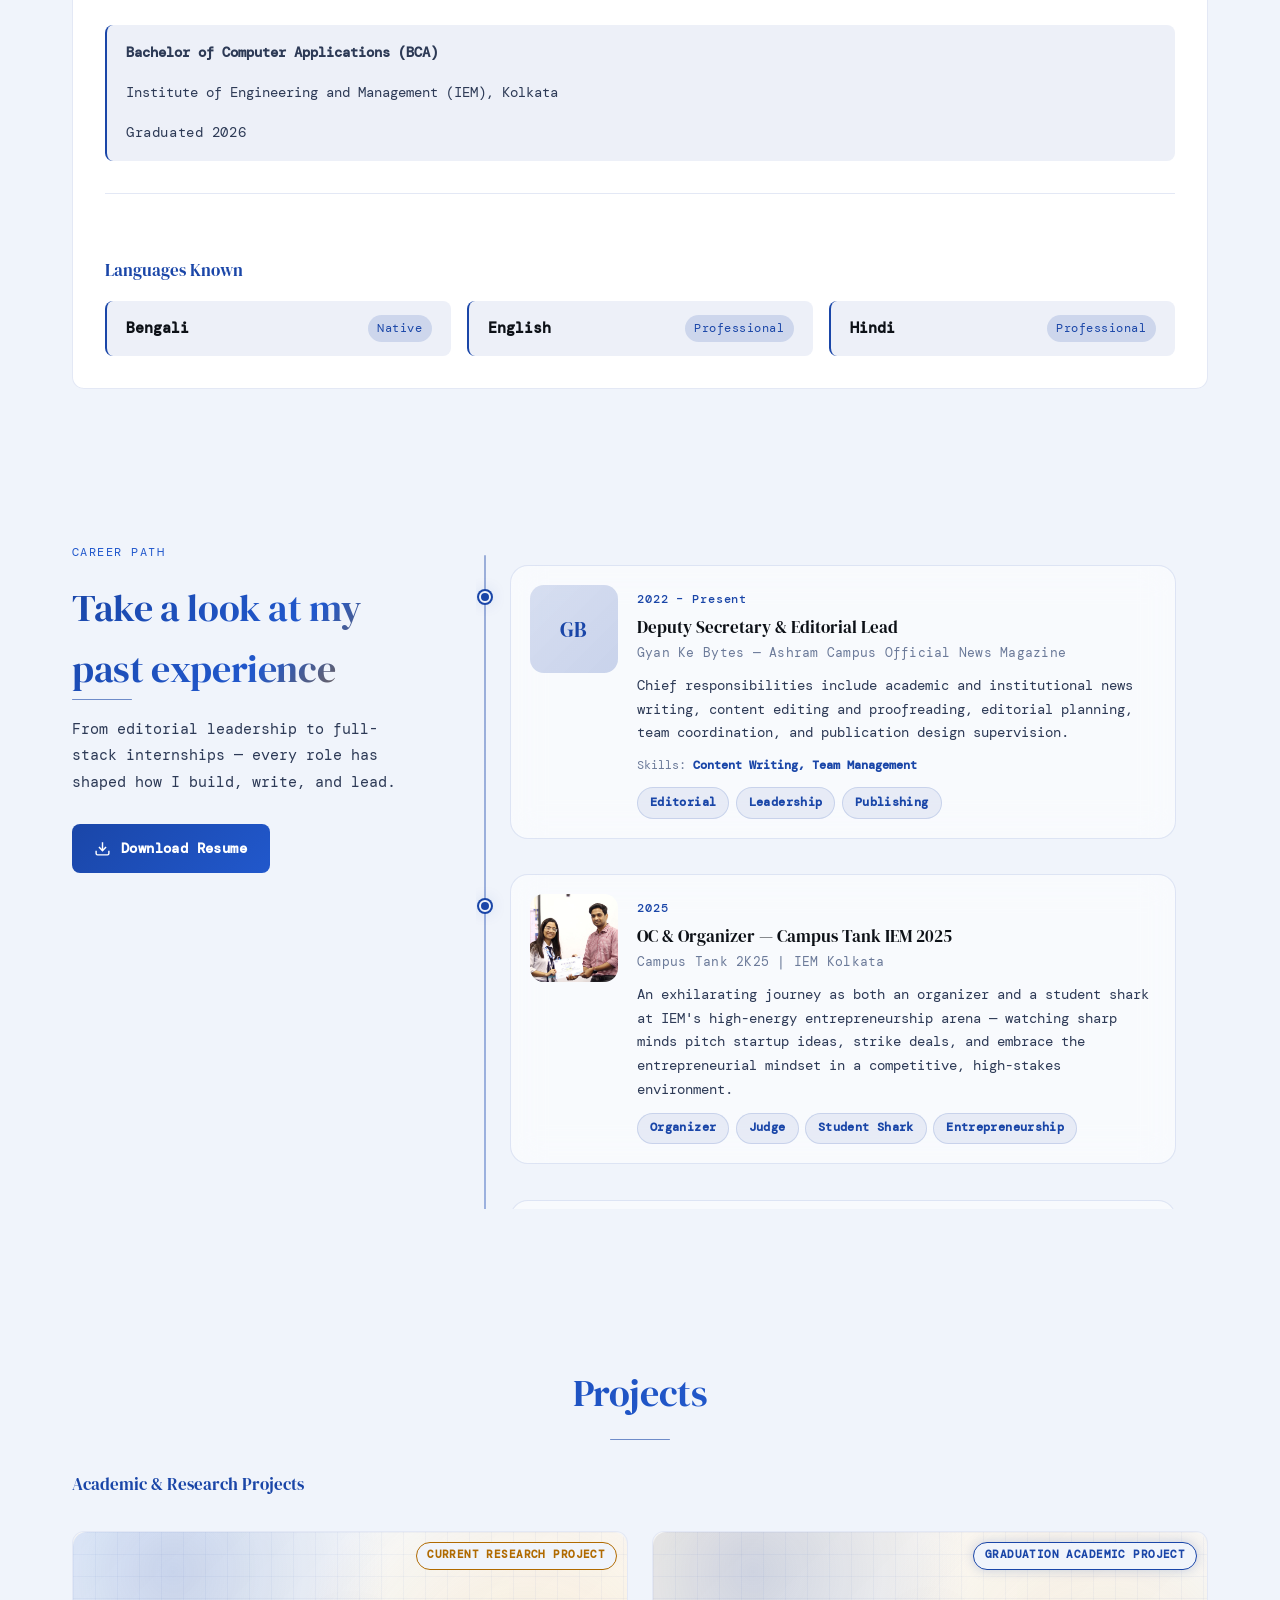
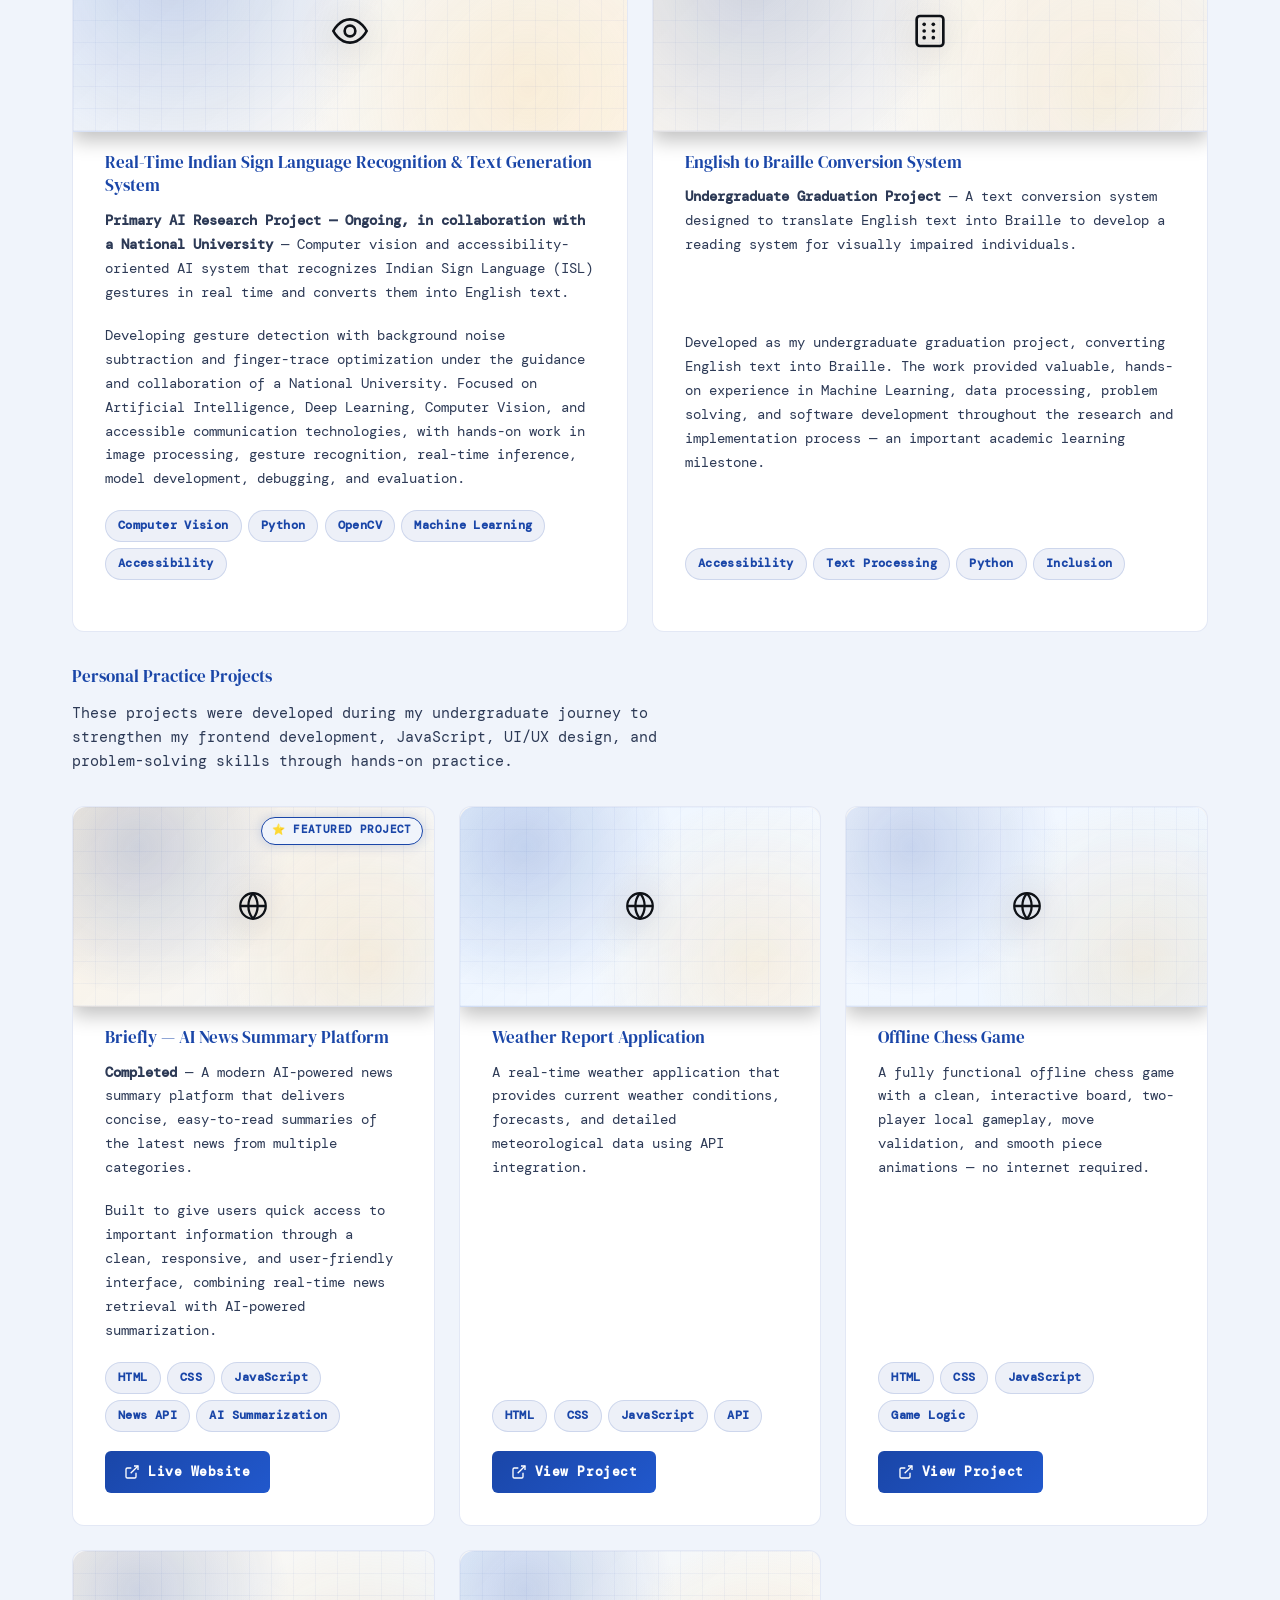
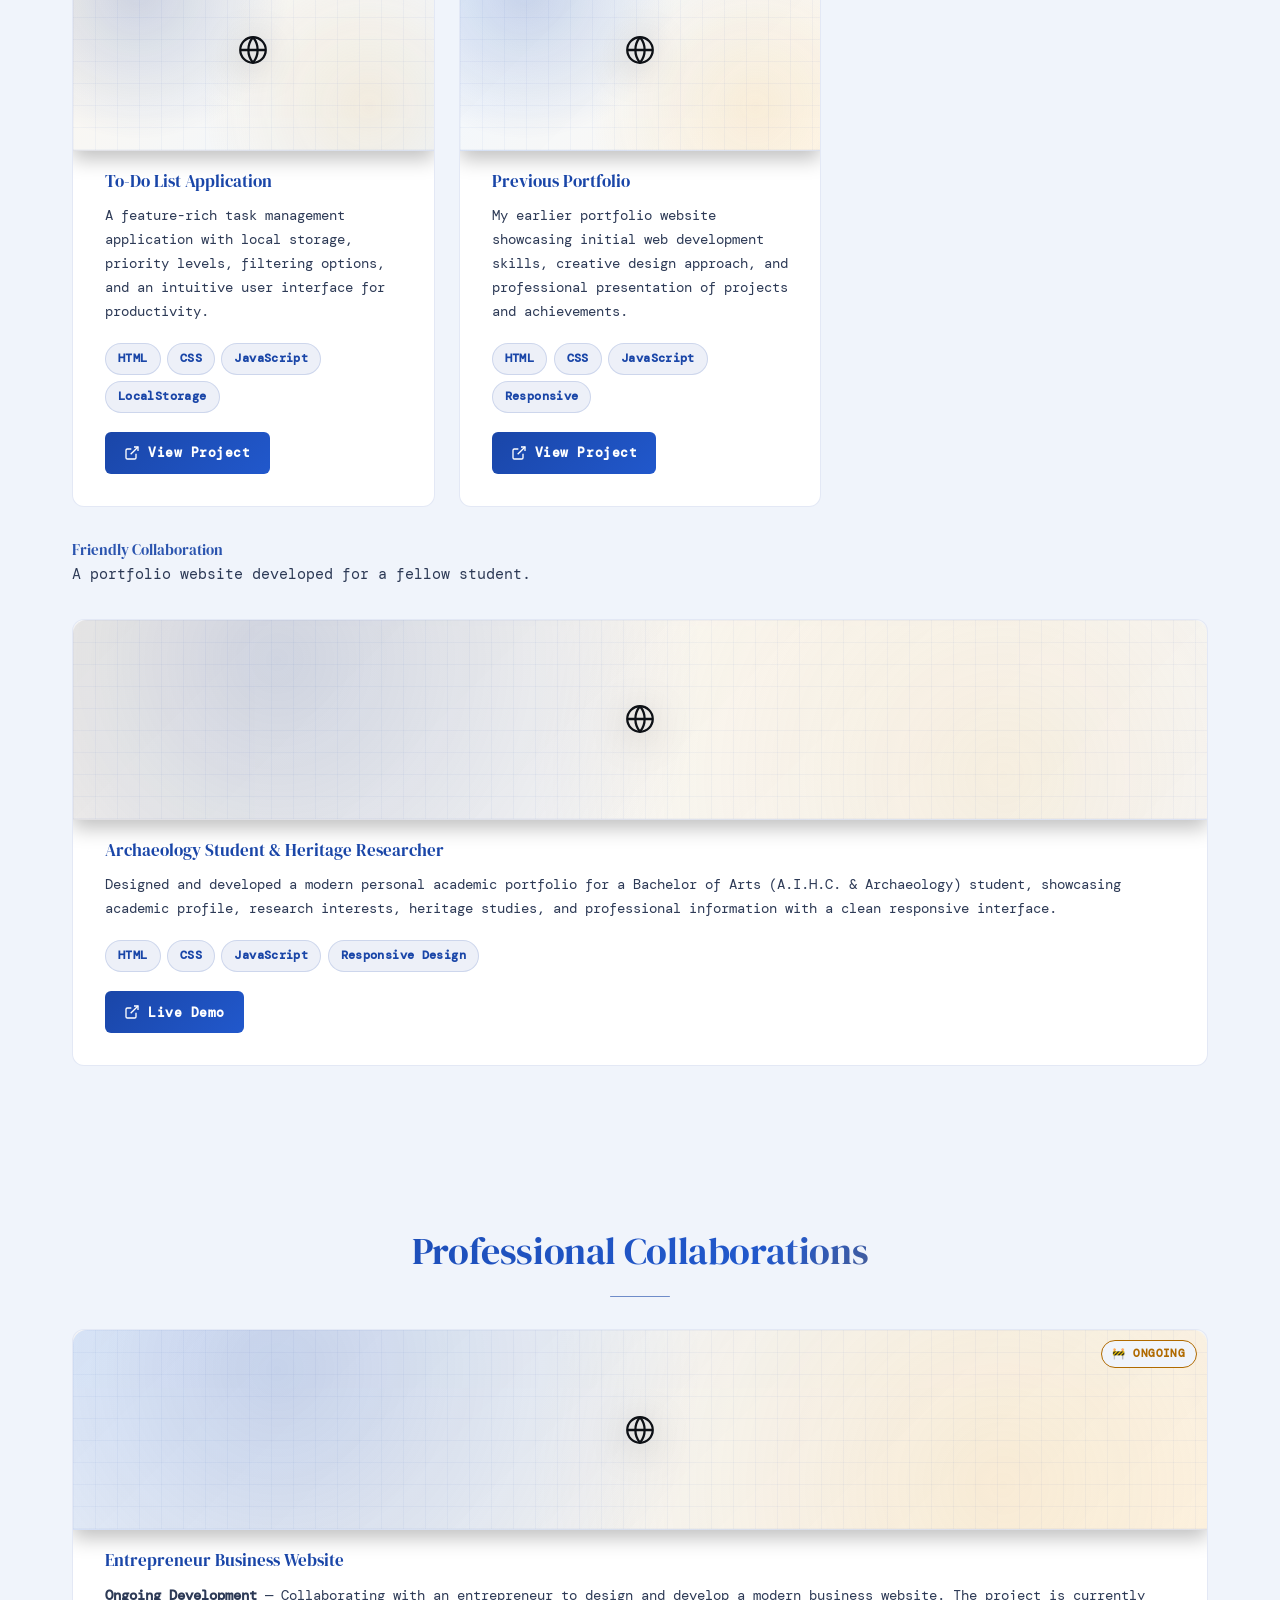
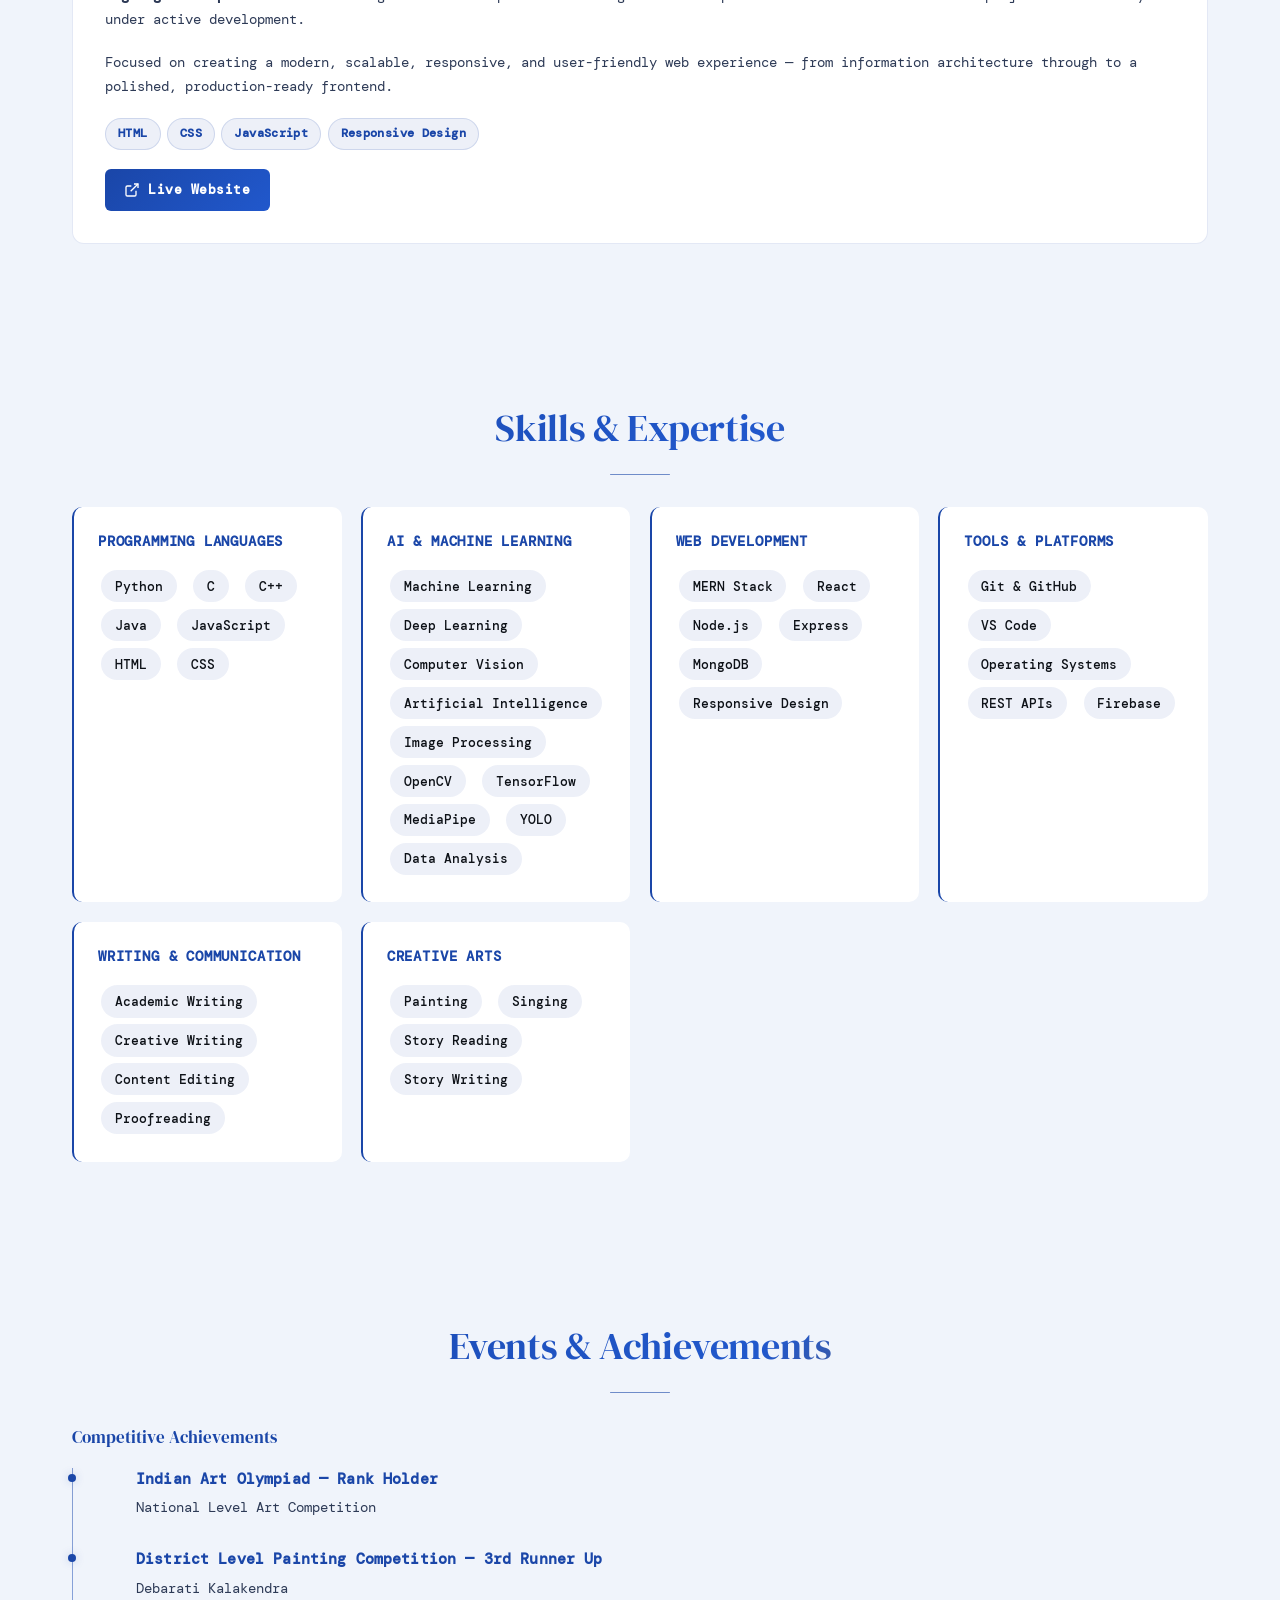
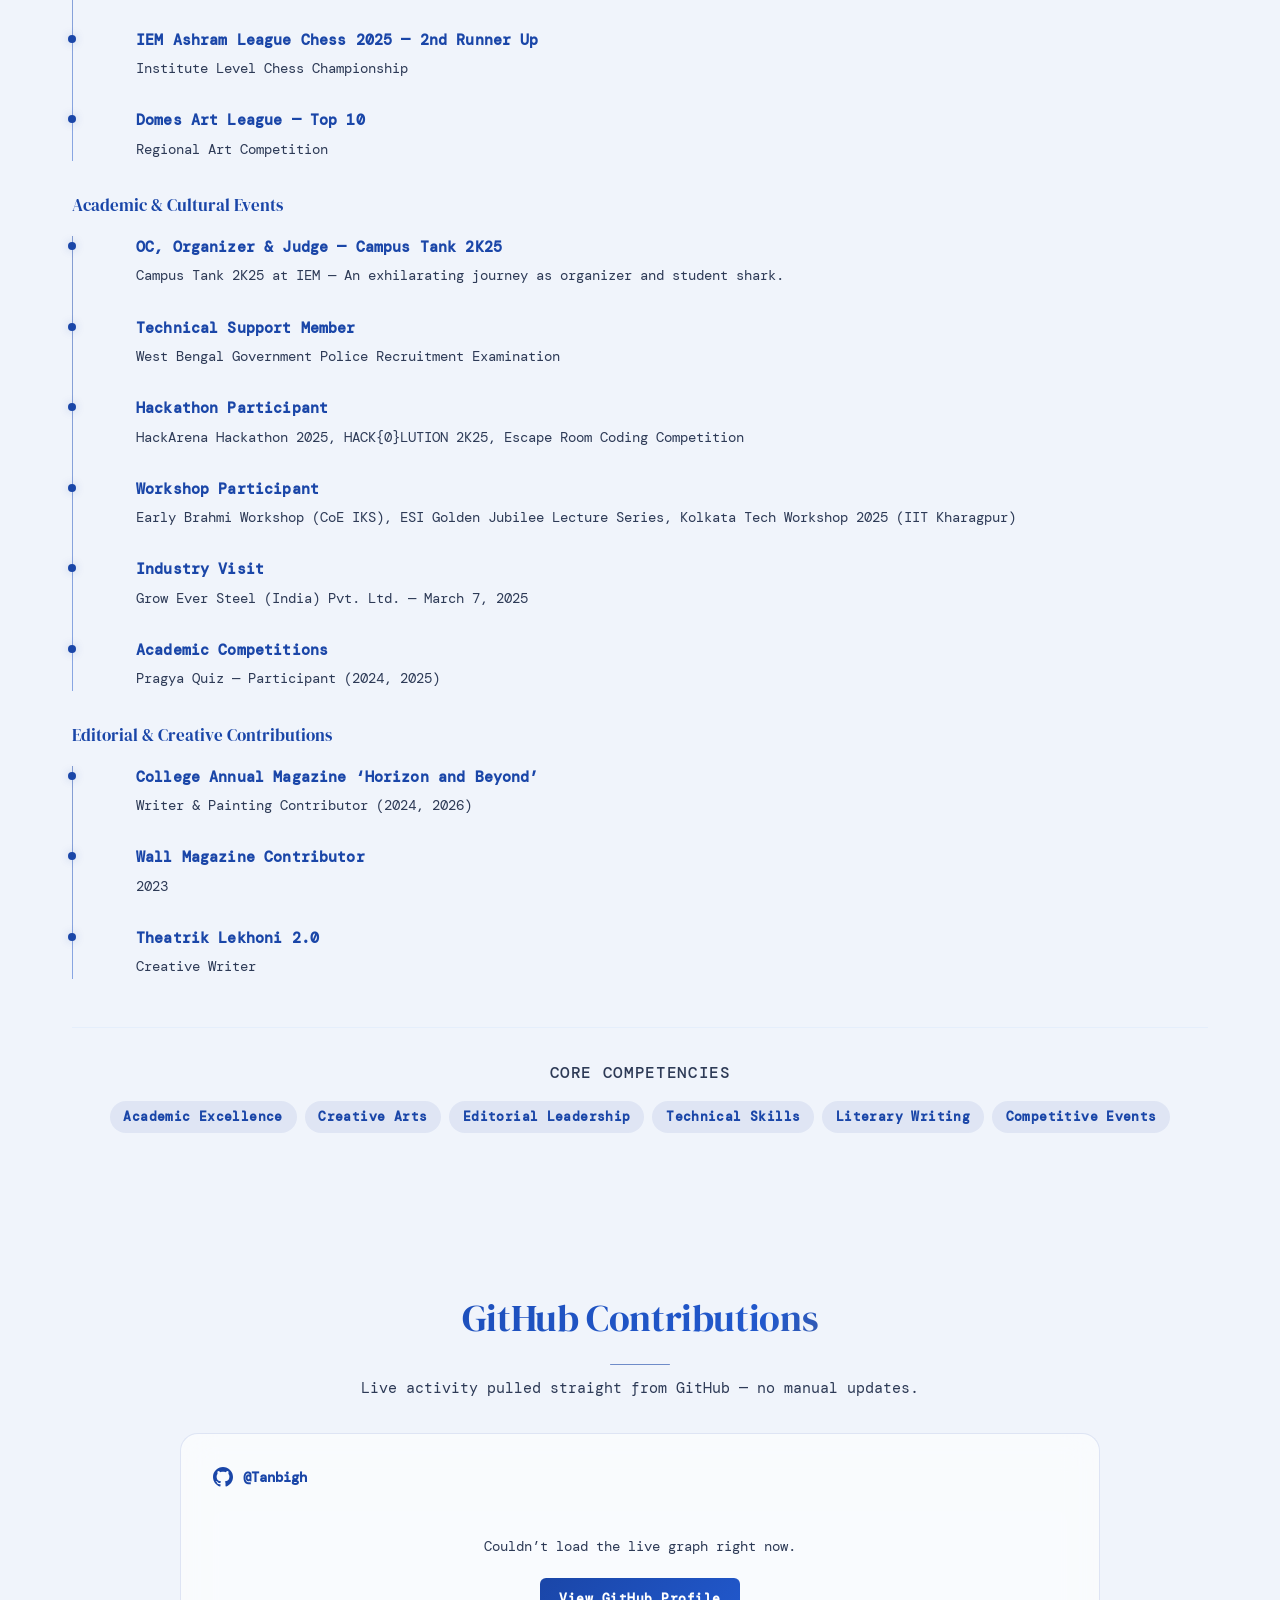
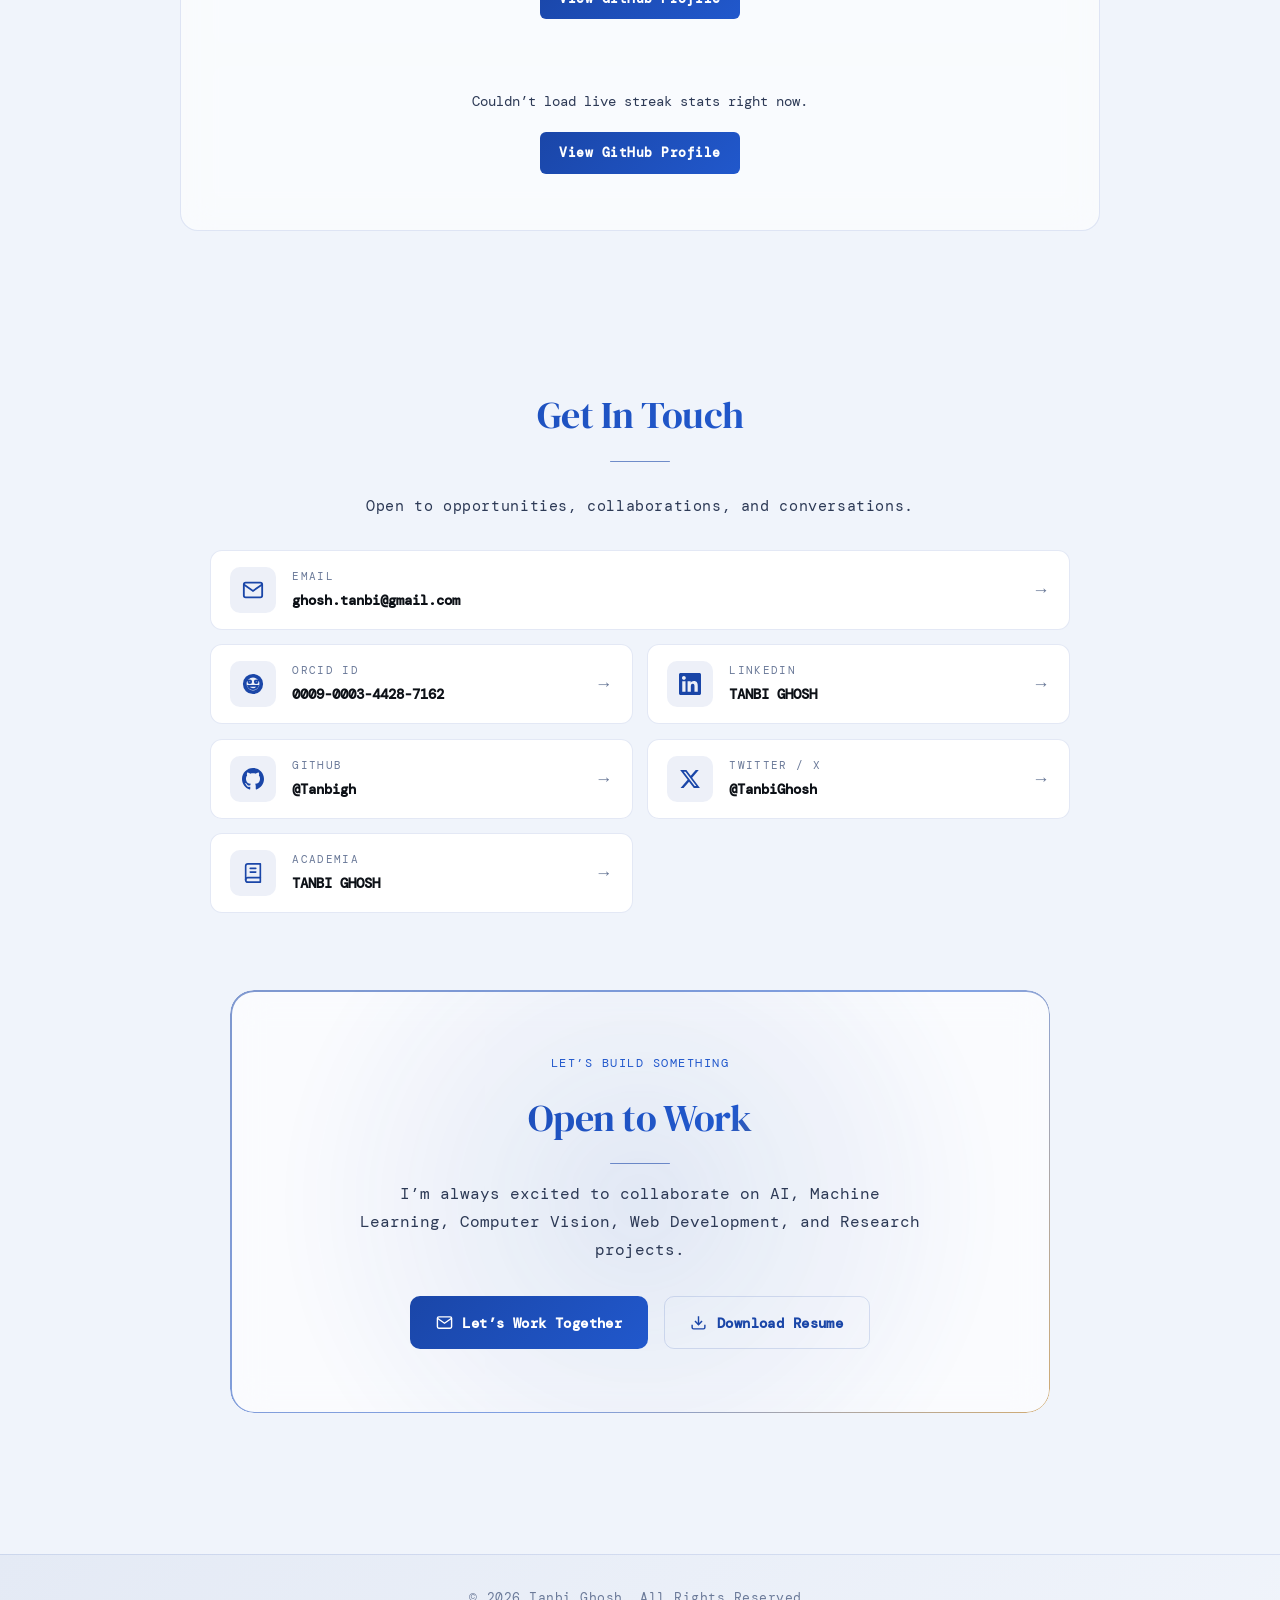
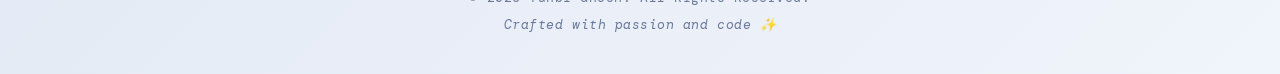
==== commit 19e4ebde: "fix: improve GitHub graph, contact interactions, and project previews" ====
--- a/index.html
+++ b/index.html
@@ -1000,9 +1000,16 @@
                     id="ghgStreakChart"
                     class="ghg-img ghg-streak-img"
                     src="https://github-readme-streak-stats-eight.vercel.app/?user=Tanbigh&theme=dark&hide_border=true&background=00000000&ring=00d4ff&fire=f0c070&currStreakLabel=00d4ff"
-                    data-fallback-src="https://streak-stats.demolab.com/?user=Tanbigh&theme=dark&hide_border=true&background=00000000&ring=00d4ff&fire=f0c070&currStreakLabel=00d4ff"
+                    data-fallback-src="https://github-profile-summary-cards.vercel.app/api/cards/stats?username=Tanbigh&theme=github_dark"
                     alt="Tanbigh's GitHub streak statistics, generated live from GitHub"
                     loading="lazy">
+                <div class="ghg-fallback">
+                    <p>Couldn&rsquo;t load live streak stats right now.</p>
+                    <a href="https://github.com/Tanbigh" target="_blank" rel="noopener noreferrer" class="project-btn">
+                        View GitHub Profile
+                        <span class="visually-hidden"> (opens in a new tab)</span>
+                    </a>
+                </div>
             </div>
         </div>
     </div>
--- a/style.css
+++ b/style.css
@@ -290,7 +290,7 @@
 .profile-image:hover{transform:scale(1.08) rotate(4deg);box-shadow:0 0 50px var(--accent-glow);border-color:var(--accent-secondary);}
 
 /* Sections */
-section{padding:clamp(3rem,6vw,5rem) 0;}
+section{padding:clamp(3rem,6vw,5rem) 0;scroll-margin-top:calc(var(--nav-height) + 16px);}
 h2{font-family:'DM Serif Display',serif;font-size:clamp(1.6rem,4vw,2.4rem);font-weight:400;margin-bottom:2rem;text-align:center;background:var(--gradient);-webkit-background-clip:text;-webkit-text-fill-color:transparent;background-clip:text;position:relative;padding-bottom:1rem;letter-spacing:-0.01em;}
 h2::after{content:'';position:absolute;bottom:0;left:50%;transform:translateX(-50%);width:60px;height:1px;background:var(--accent-primary);border-radius:2px;opacity:.6;}
 .section-subheading{color:var(--accent-primary);margin-top:2rem;margin-bottom:1rem;font-size:clamp(.9rem,2vw,1.05rem);font-family:'DM Serif Display',serif;font-weight:400;text-align:left;}
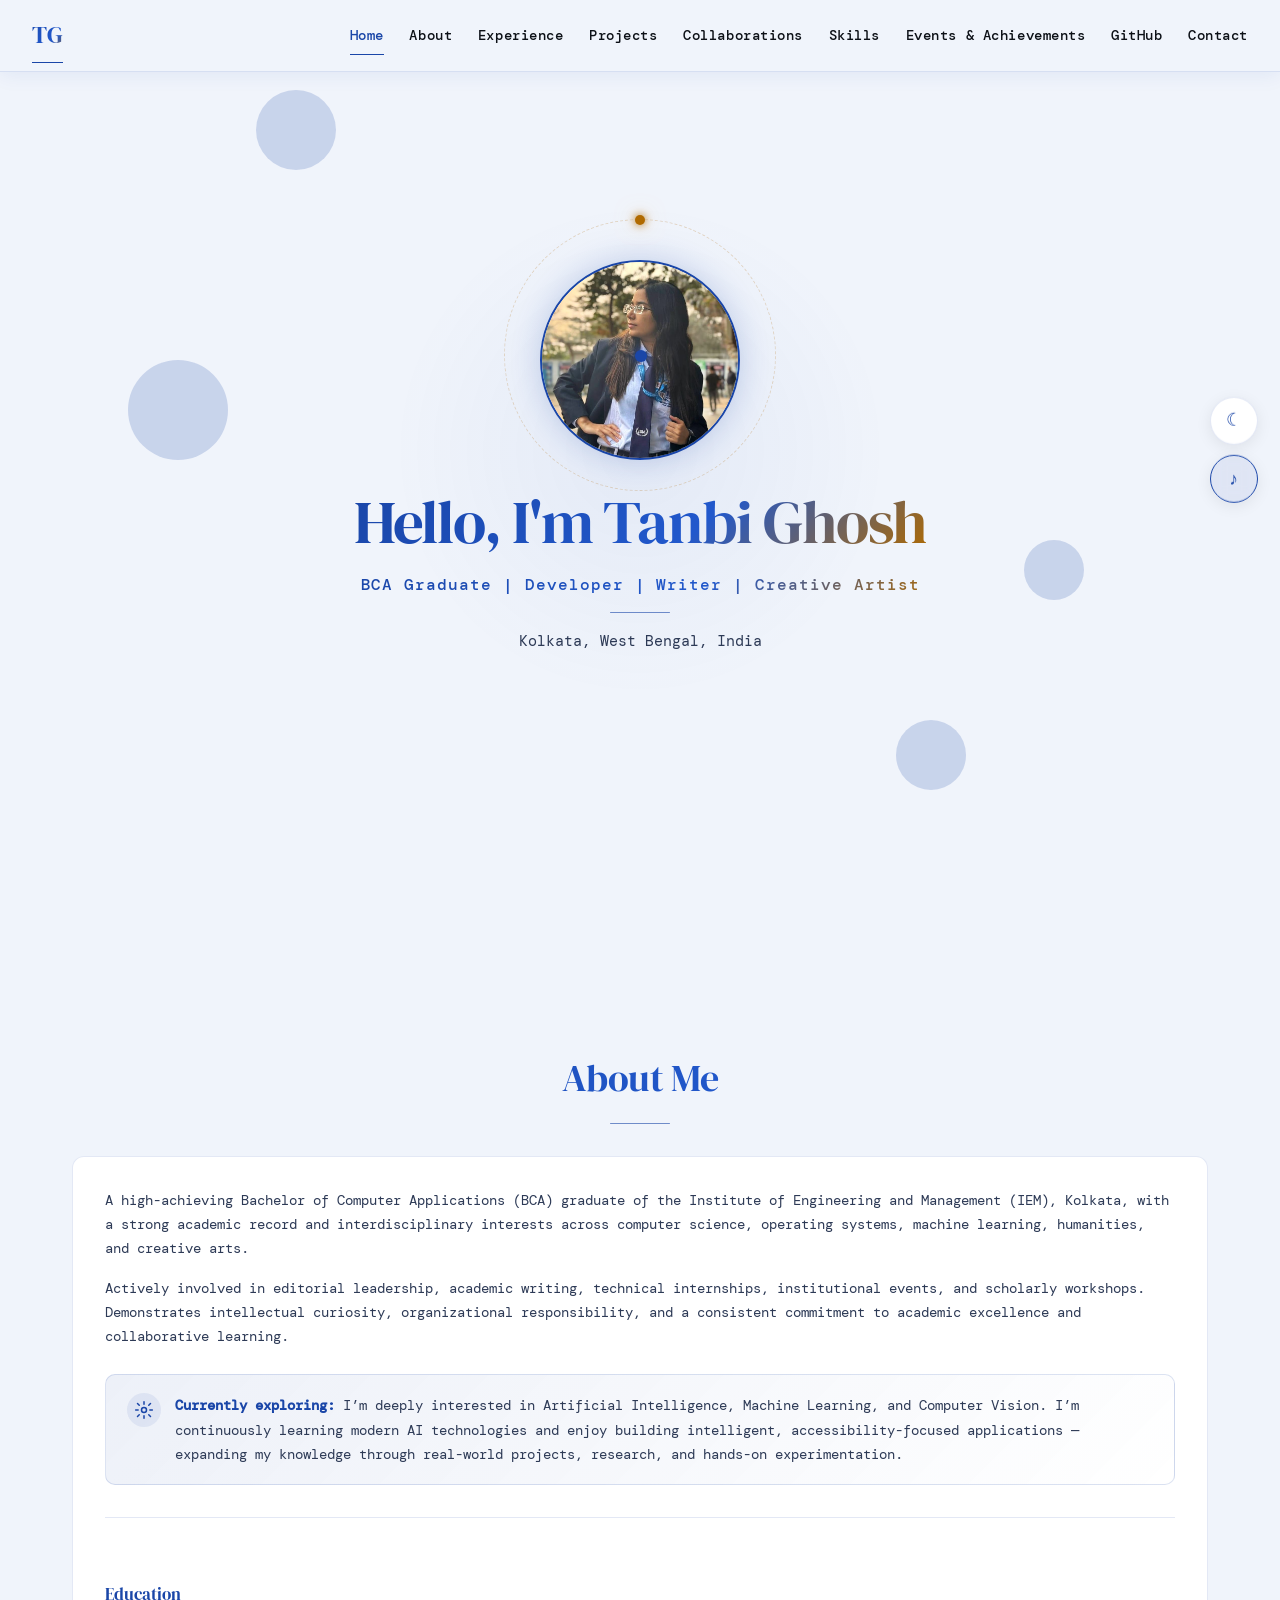
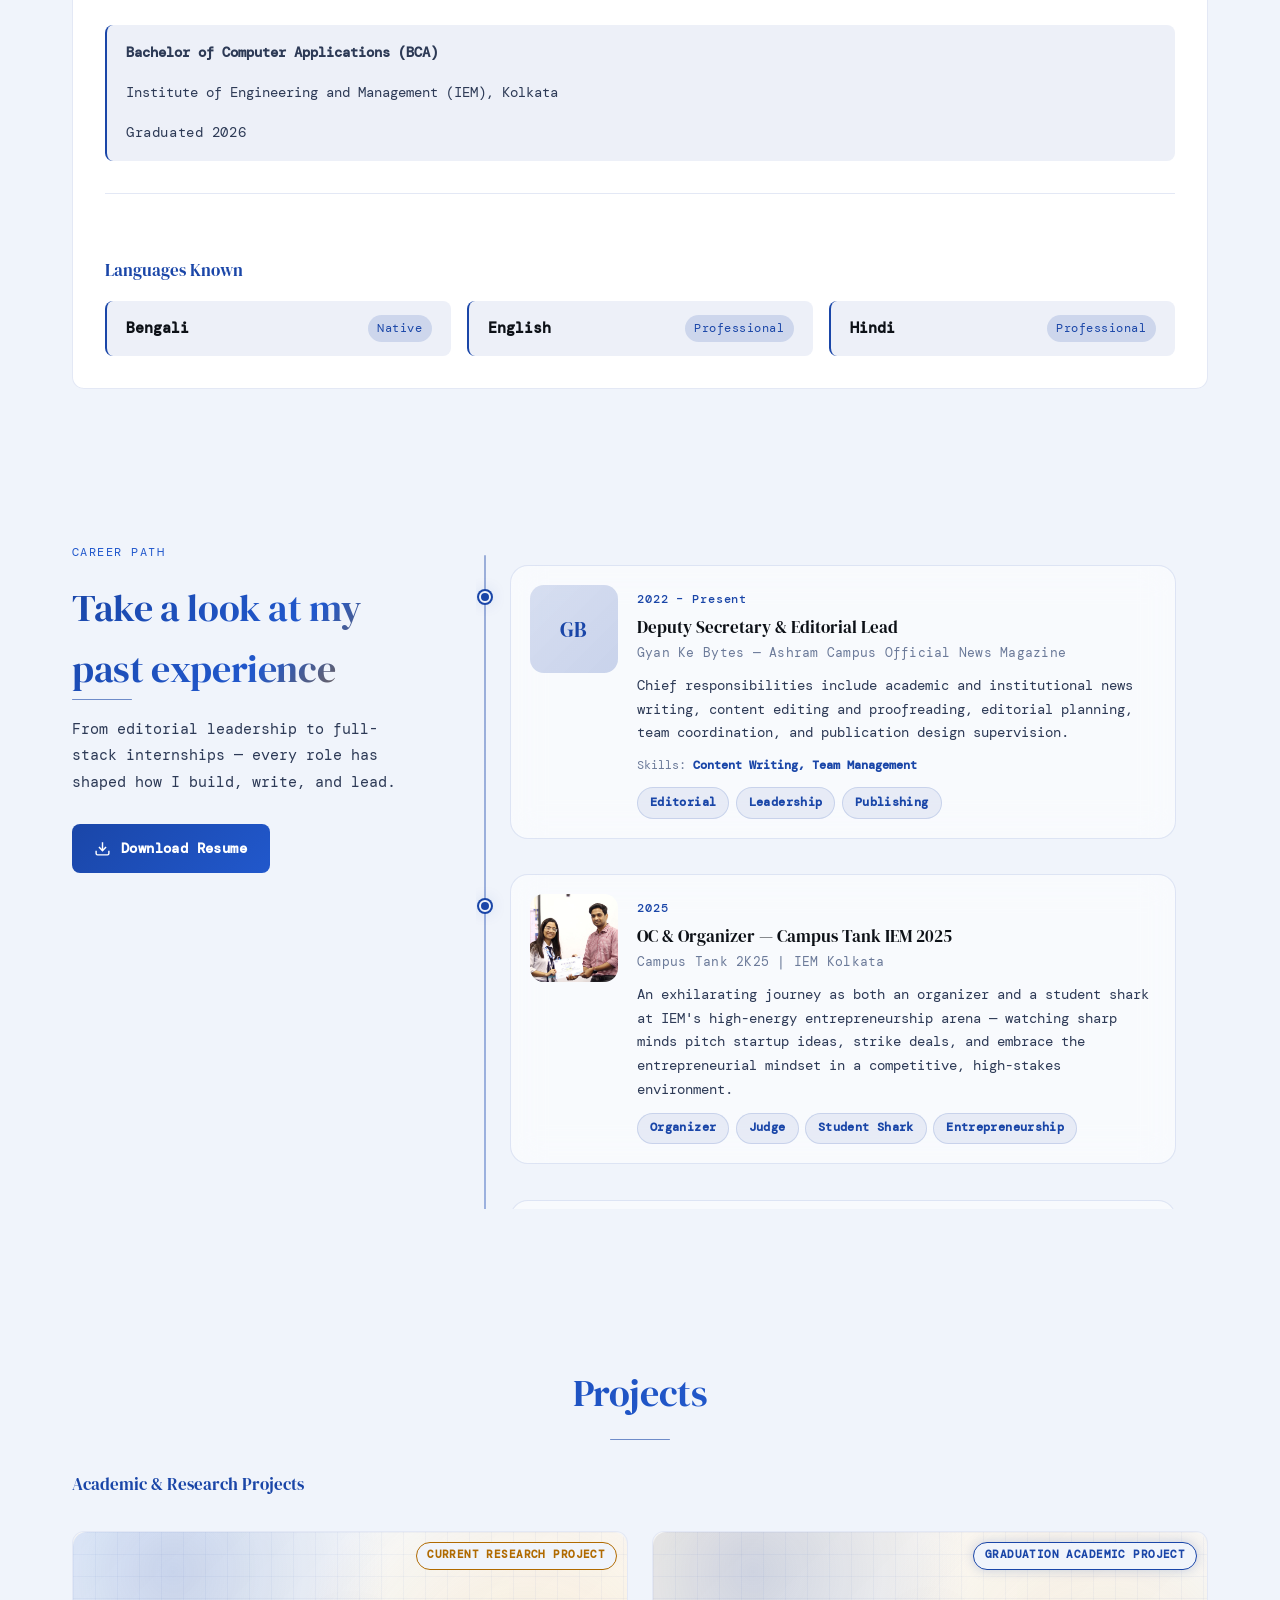
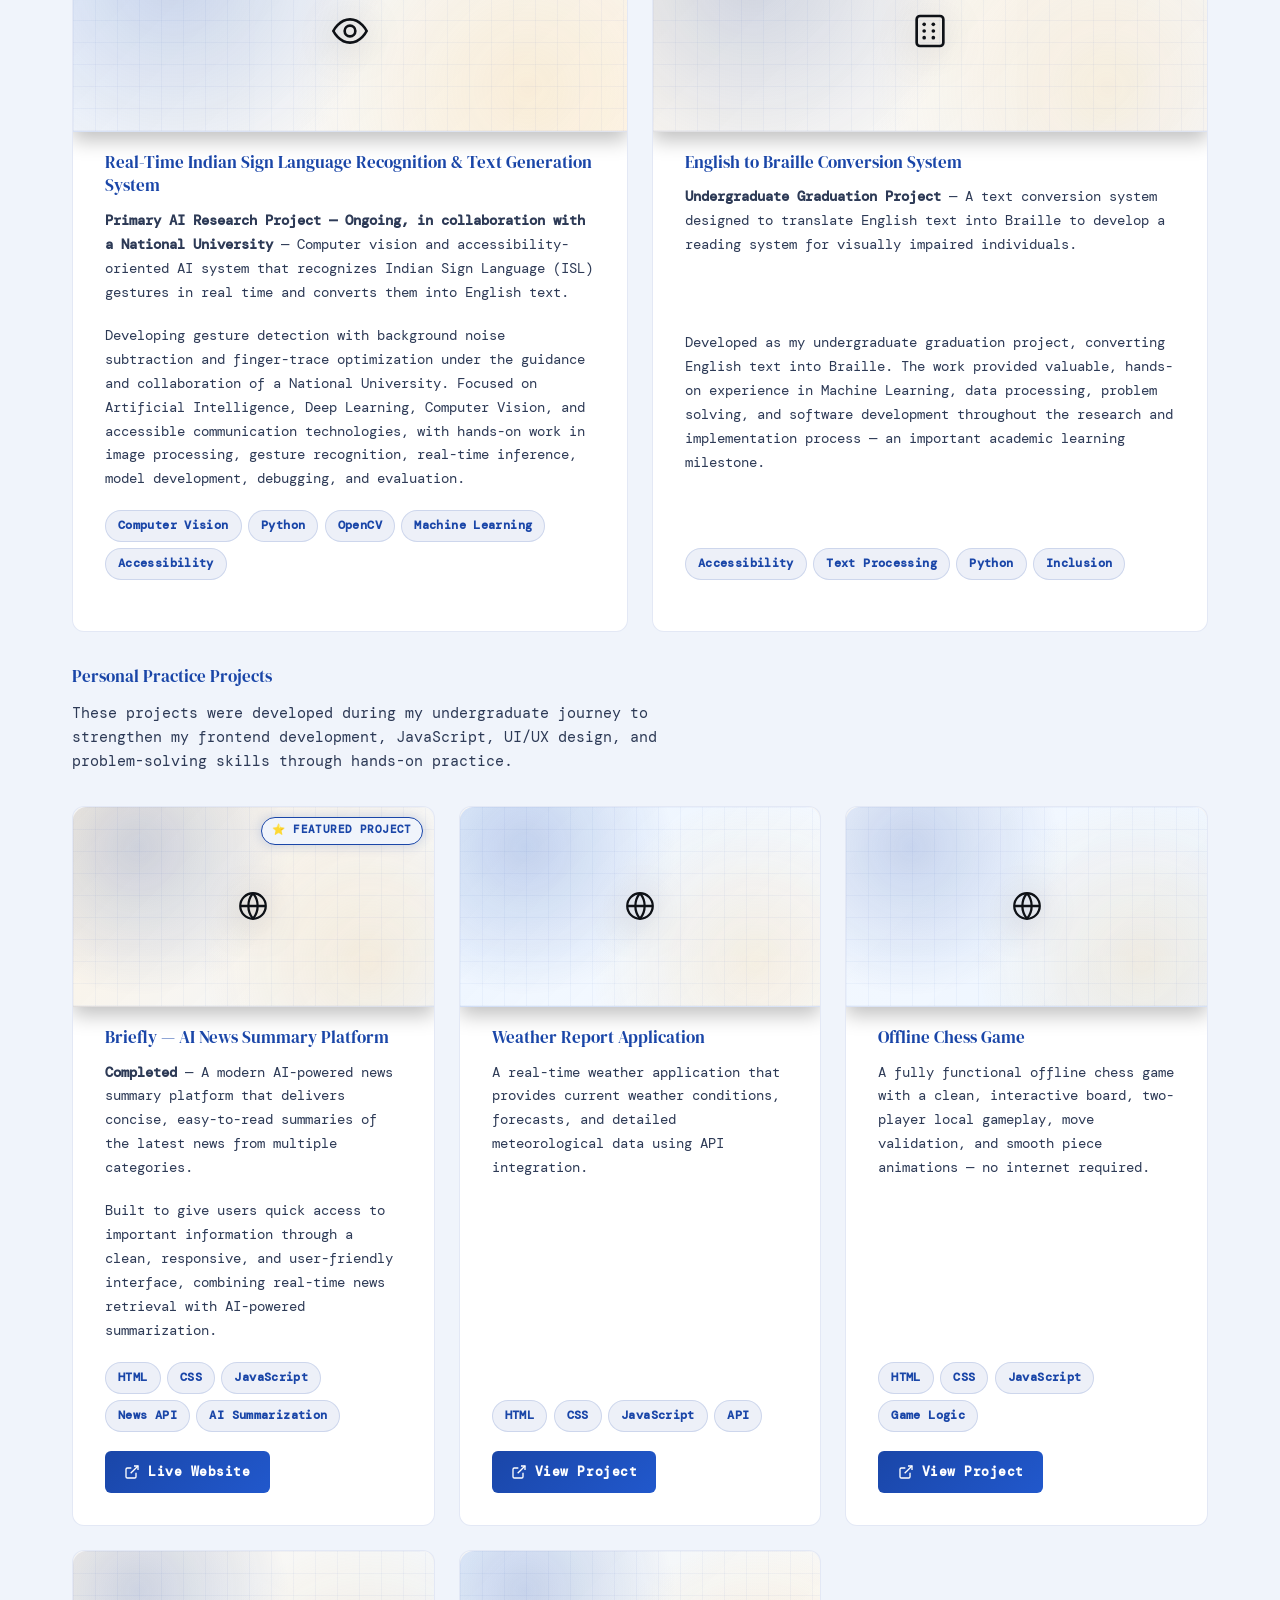
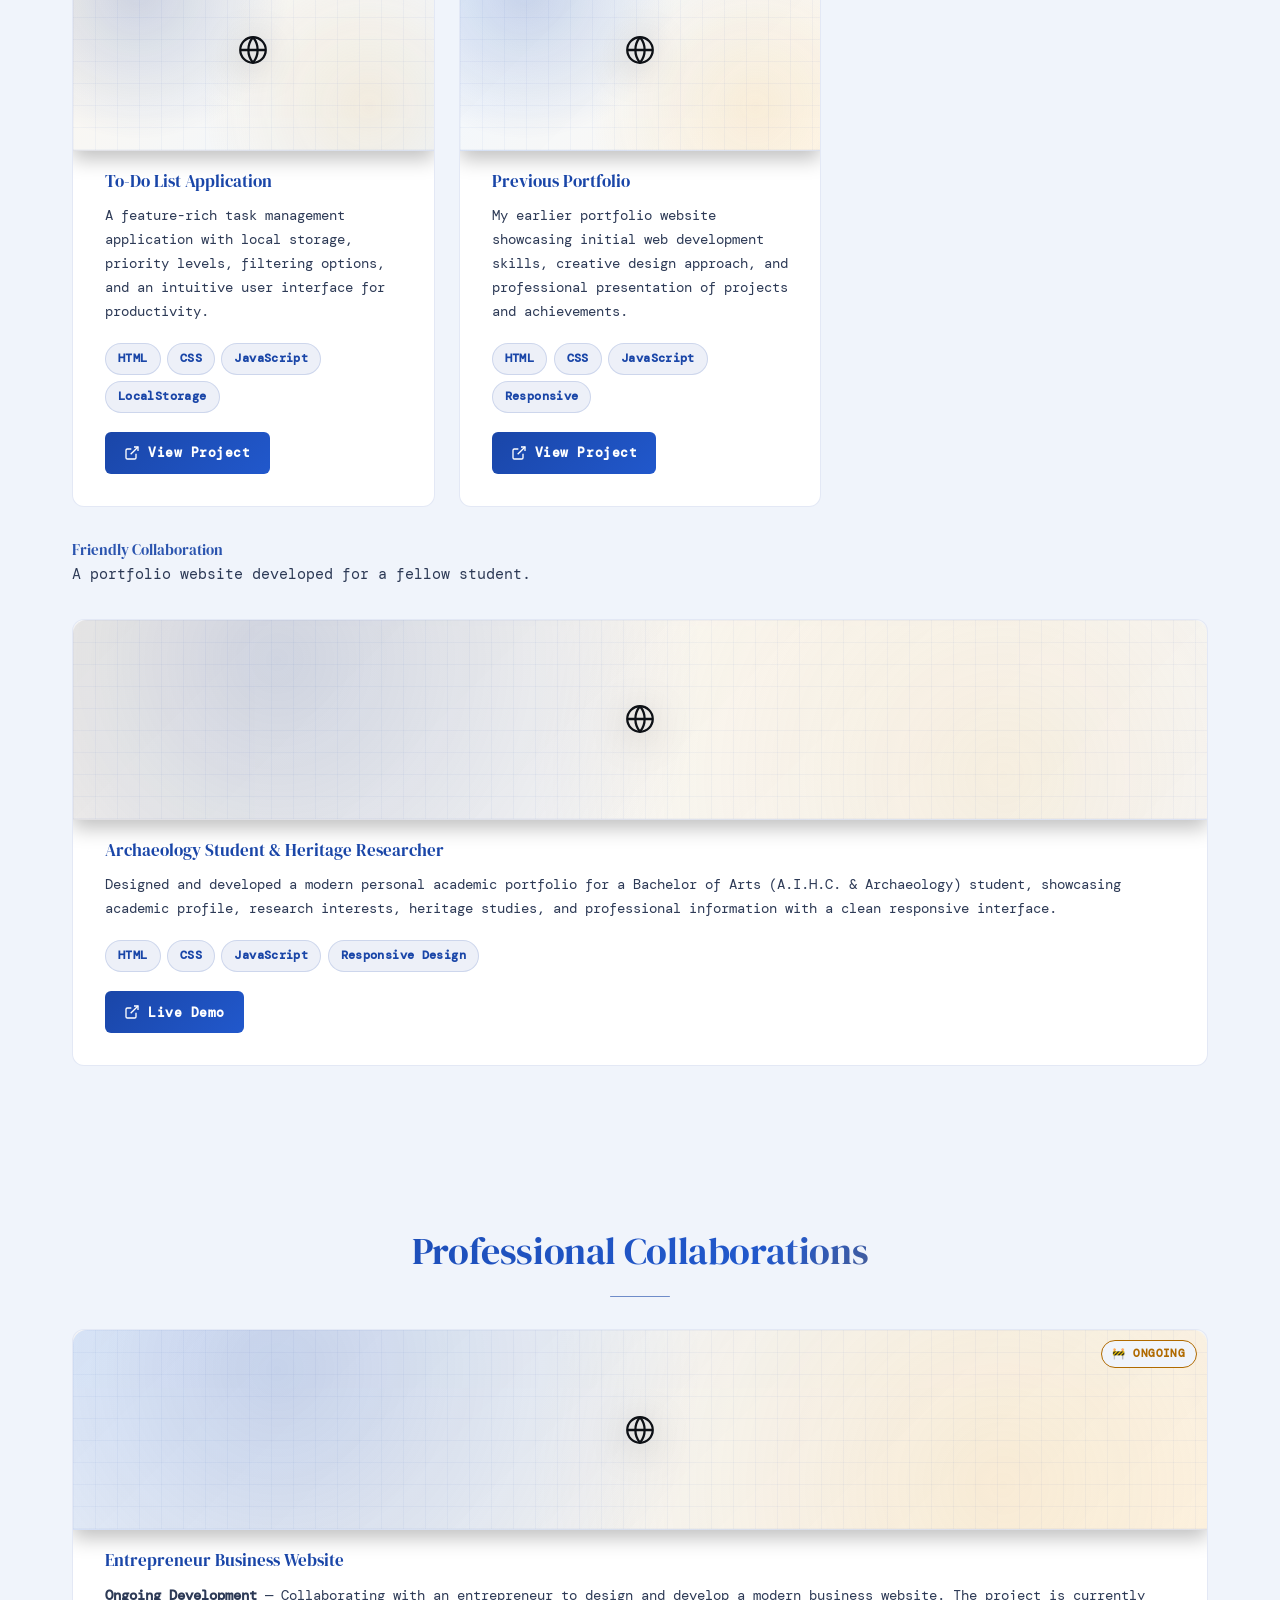
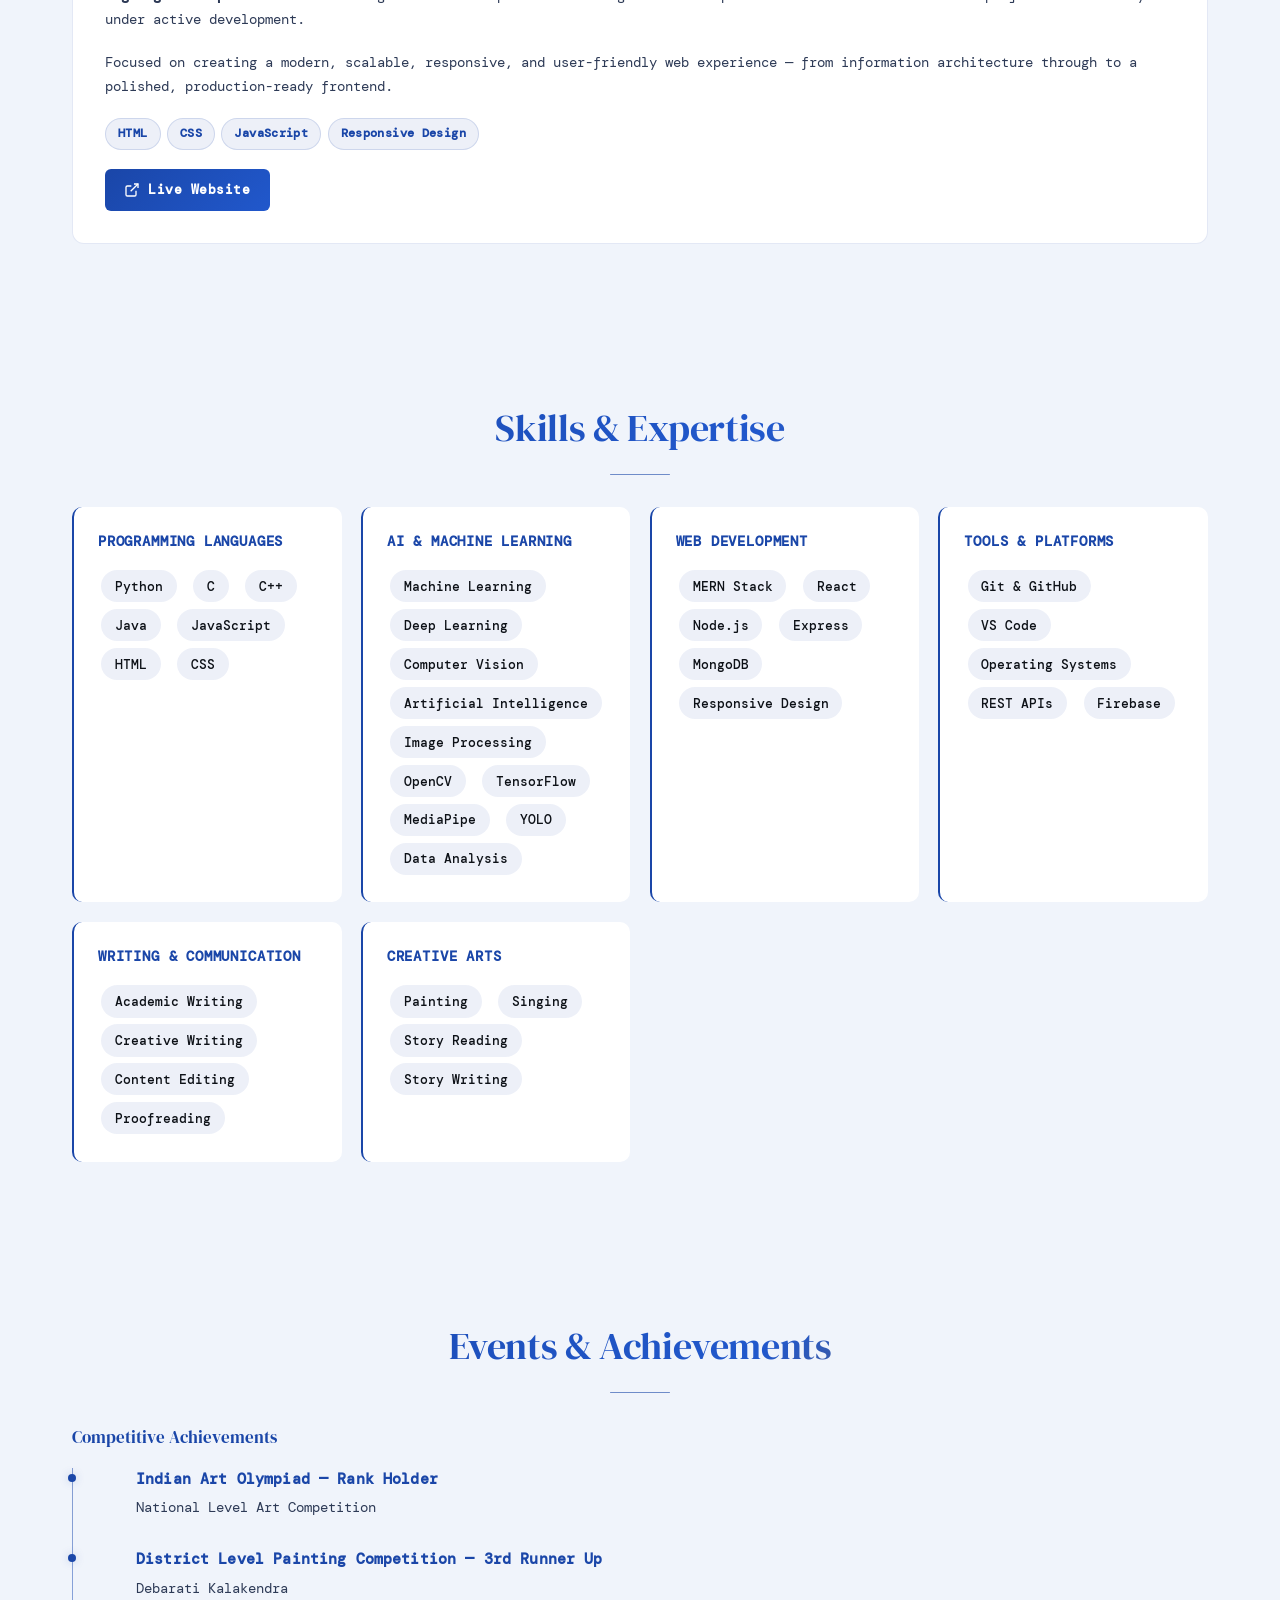
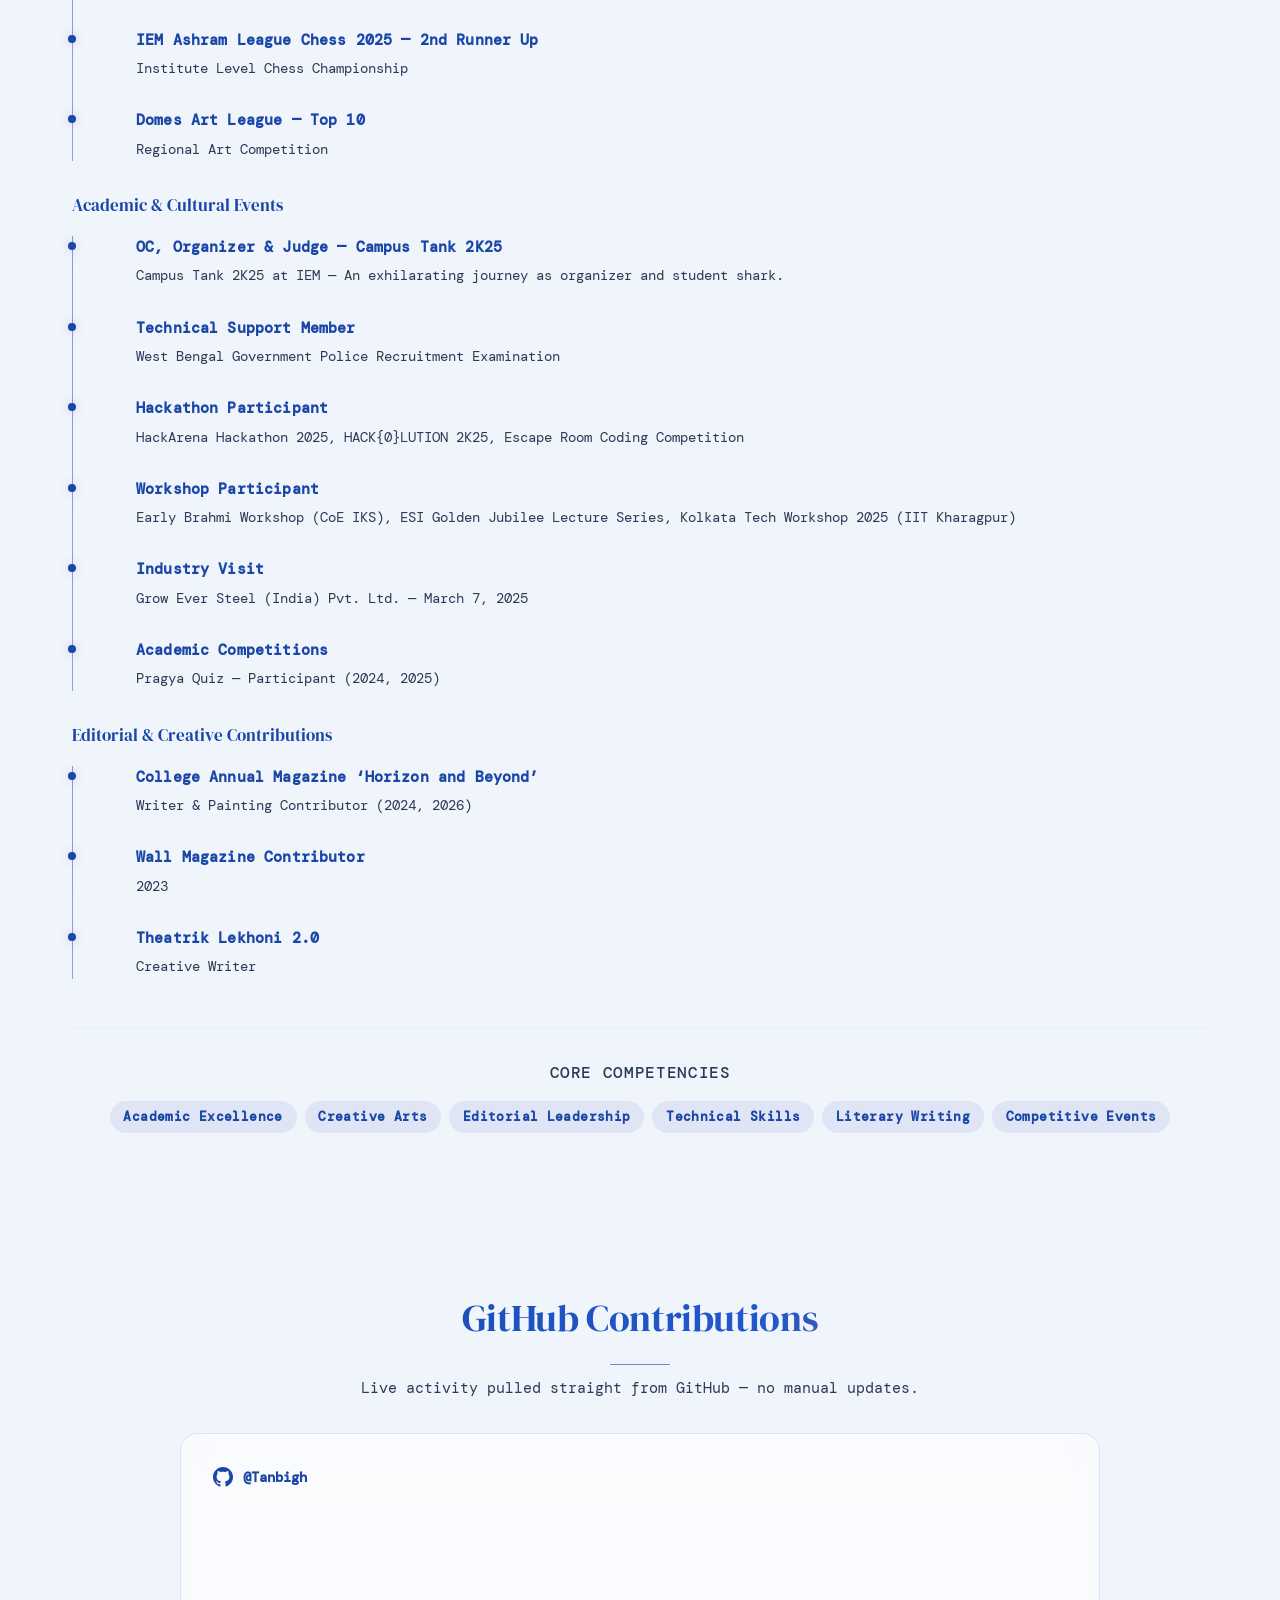
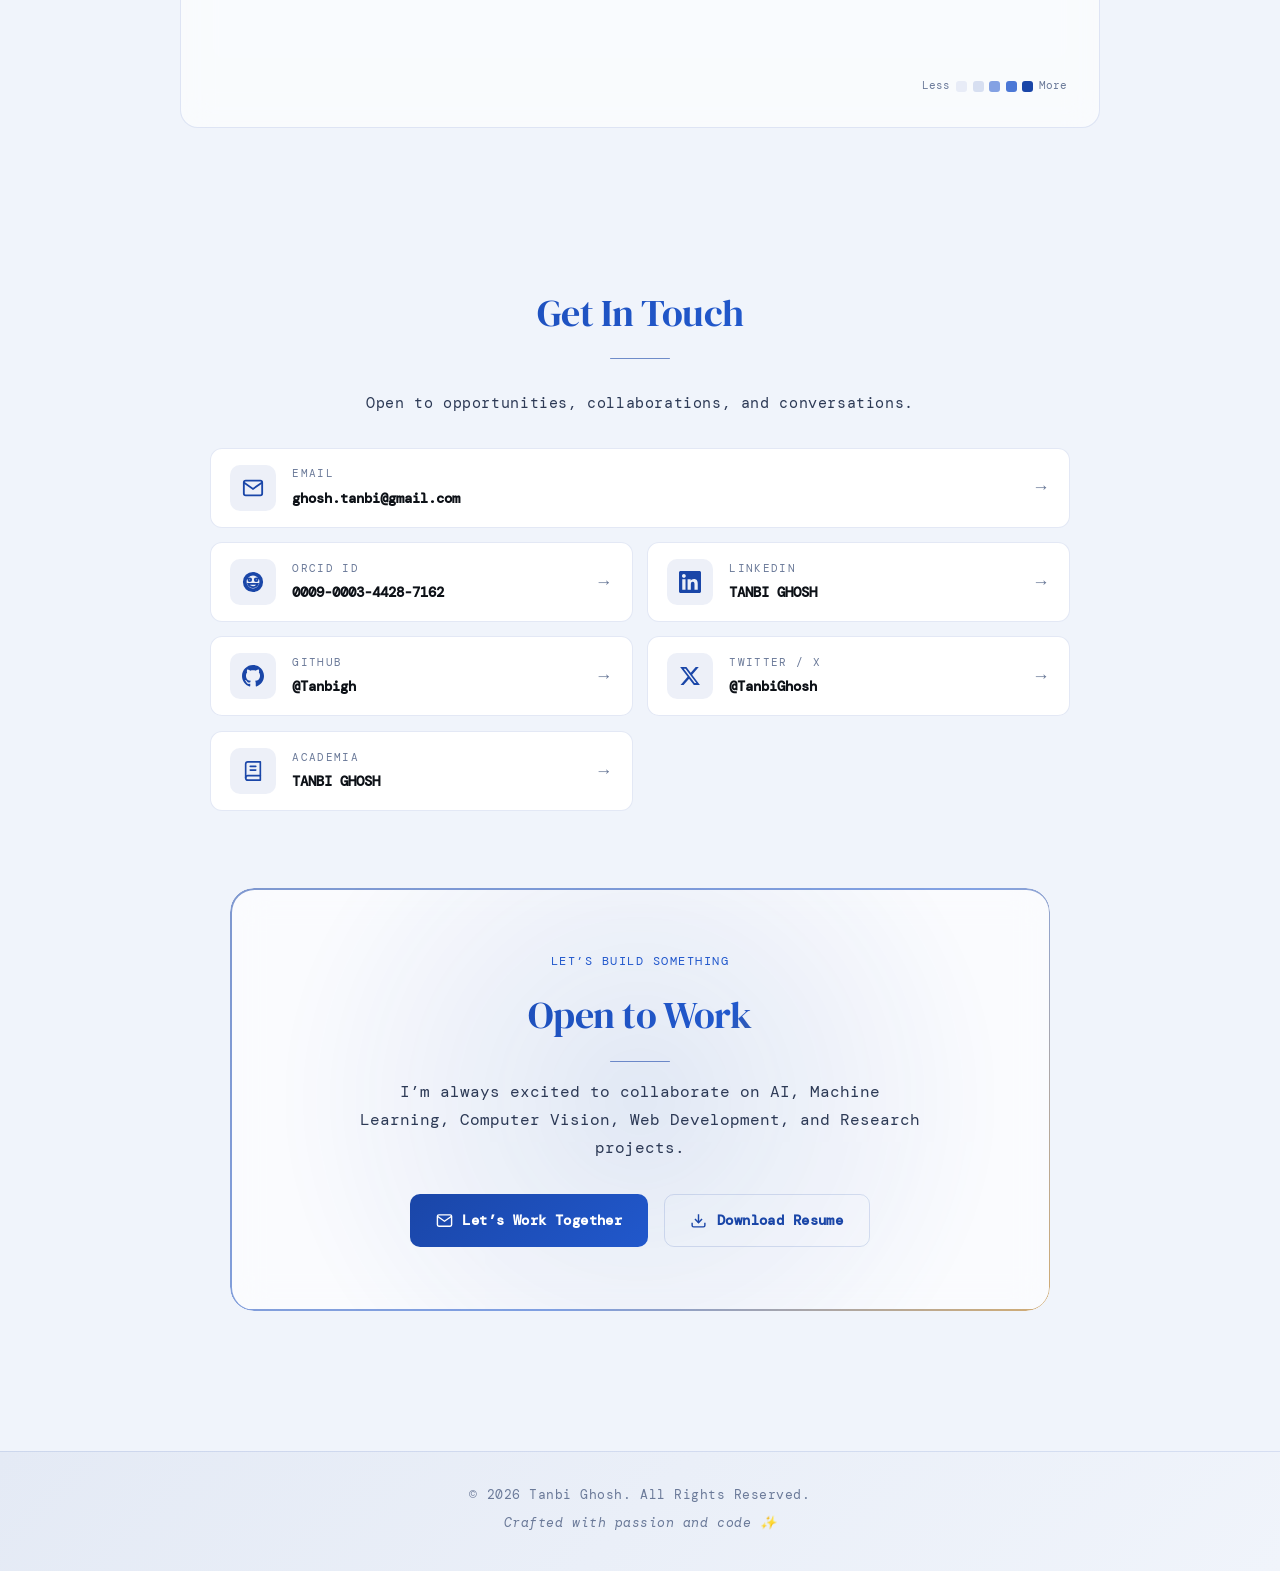
==== commit 7eea6b1f: "fix: restore layout, improve GitHub integration, and simplify mailto behavior" ====
--- a/index.html
+++ b/index.html
@@ -968,25 +968,27 @@
         <h2 id="github-heading" class="hl-hover">GitHub Contributions</h2>
         <p class="github-subtitle reveal-init">Live activity pulled straight from GitHub &mdash; no manual updates.</p>
 
-        <div class="ghg-card reveal-init" id="ghgCard">
-            <a class="gh-user" href="https://github.com/Tanbigh" target="_blank" rel="noopener noreferrer">
-                <svg width="20" height="20" viewBox="0 0 24 24" fill="currentColor" aria-hidden="true">
-                    <path d="M12 0c-6.626 0-12 5.373-12 12 0 5.302 3.438 9.8 8.207 11.387.599.111.793-.261.793-.577v-2.234c-3.338.726-4.033-1.416-4.033-1.416-.546-1.387-1.333-1.756-1.333-1.756-1.089-.745.083-.729.083-.729 1.205.084 1.839 1.237 1.839 1.237 1.07 1.834 2.807 1.304 3.492.997.107-.775.418-1.305.762-1.604-2.665-.305-5.467-1.334-5.467-5.931 0-1.311.469-2.381 1.236-3.221-.124-.303-.535-1.524.117-3.176 0 0 1.008-.322 3.301 1.23.957-.266 1.983-.399 3.003-.404 1.02.005 2.047.138 3.006.404 2.291-1.552 3.297-1.23 3.297-1.23.653 1.653.242 2.874.118 3.176.77.84 1.235 1.911 1.235 3.221 0 4.609-2.807 5.624-5.479 5.921.43.372.823 1.102.823 2.222v3.293c0 .319.192.694.801.576 4.765-1.589 8.199-6.086 8.199-11.386 0-6.627-5.373-12-12-12z"/>
-                </svg>
-                <span>@Tanbigh</span>
-            </a>
-
-            <div class="ghg-img-wrap">
-                <div class="ghg-skel" id="ghgSkel" aria-hidden="true"></div>
-                <img
-                    id="ghgChart"
-                    class="ghg-img"
-                    src="https://github-readme-activity-graph.vercel.app/graph?username=Tanbigh&bg_color=00000000&color=e5e9f0&line=00d4ff&point=f0c070&area=true&hide_border=true"
-                    data-fallback-src="https://ghchart.rshah.org/00d4ff/Tanbigh"
-                    alt="Tanbigh's GitHub contribution activity graph, generated live from GitHub"
-                    loading="lazy">
-                <div class="ghg-fallback">
-                    <p>Couldn&rsquo;t load the live graph right now.</p>
+        <div class="ghg-card reveal-init" id="ghgCard" data-username="Tanbigh">
+            <div class="ghg-card-top">
+                <a class="gh-user" href="https://github.com/Tanbigh" target="_blank" rel="noopener noreferrer">
+                    <svg width="20" height="20" viewBox="0 0 24 24" fill="currentColor" aria-hidden="true">
+                        <path d="M12 0c-6.626 0-12 5.373-12 12 0 5.302 3.438 9.8 8.207 11.387.599.111.793-.261.793-.577v-2.234c-3.338.726-4.033-1.416-4.033-1.416-.546-1.387-1.333-1.756-1.333-1.756-1.089-.745.083-.729.083-.729 1.205.084 1.839 1.237 1.839 1.237 1.07 1.834 2.807 1.304 3.492.997.107-.775.418-1.305.762-1.604-2.665-.305-5.467-1.334-5.467-5.931 0-1.311.469-2.381 1.236-3.221-.124-.303-.535-1.524.117-3.176 0 0 1.008-.322 3.301 1.23.957-.266 1.983-.399 3.003-.404 1.02.005 2.047.138 3.006.404 2.291-1.552 3.297-1.23 3.297-1.23.653 1.653.242 2.874.118 3.176.77.84 1.235 1.911 1.235 3.221 0 4.609-2.807 5.624-5.479 5.921.43.372.823 1.102.823 2.222v3.293c0 .319.192.694.801.576 4.765-1.589 8.199-6.086 8.199-11.386 0-6.627-5.373-12-12-12z"/>
+                    </svg>
+                    <span>@Tanbigh</span>
+                </a>
+                <span class="ghg-stat-line" id="ghgStatLine" aria-live="polite">
+                    <span class="ghg-skel-text" id="ghgStatSkel" aria-hidden="true"></span>
+                </span>
+            </div>
+
+            <div class="ghg-cal-wrap" id="ghgCalWrap">
+                <div class="ghg-skel ghg-skel-cal" id="ghgCalSkel" aria-hidden="true"></div>
+                <div class="ghg-cal-scroll" id="ghgCalScroll" hidden>
+                    <div class="ghg-cal-months" id="ghgCalMonths" aria-hidden="true"></div>
+                    <div class="ghg-cal-grid" id="ghgCalGrid" role="img" aria-label="Tanbigh's real GitHub contribution activity, last 90 days, pulled live from the GitHub API"></div>
+                </div>
+                <div class="ghg-fallback" id="ghgFallback" hidden>
+                    <p>Couldn&rsquo;t reach the GitHub API right now &mdash; this refreshes automatically, try reloading in a moment.</p>
                     <a href="https://github.com/Tanbigh" target="_blank" rel="noopener noreferrer" class="project-btn">
                         View GitHub Profile
                         <span class="visually-hidden"> (opens in a new tab)</span>
@@ -994,22 +996,14 @@
                 </div>
             </div>
 
-            <div class="ghg-img-wrap ghg-streak">
-                <div class="ghg-skel" id="ghgStreakSkel" aria-hidden="true"></div>
-                <img
-                    id="ghgStreakChart"
-                    class="ghg-img ghg-streak-img"
-                    src="https://github-readme-streak-stats-eight.vercel.app/?user=Tanbigh&theme=dark&hide_border=true&background=00000000&ring=00d4ff&fire=f0c070&currStreakLabel=00d4ff"
-                    data-fallback-src="https://github-profile-summary-cards.vercel.app/api/cards/stats?username=Tanbigh&theme=github_dark"
-                    alt="Tanbigh's GitHub streak statistics, generated live from GitHub"
-                    loading="lazy">
-                <div class="ghg-fallback">
-                    <p>Couldn&rsquo;t load live streak stats right now.</p>
-                    <a href="https://github.com/Tanbigh" target="_blank" rel="noopener noreferrer" class="project-btn">
-                        View GitHub Profile
-                        <span class="visually-hidden"> (opens in a new tab)</span>
-                    </a>
-                </div>
+            <div class="ghg-legend" id="ghgLegend" hidden>
+                <span>Less</span>
+                <span class="ghg-legend-cell" data-level="0"></span>
+                <span class="ghg-legend-cell" data-level="1"></span>
+                <span class="ghg-legend-cell" data-level="2"></span>
+                <span class="ghg-legend-cell" data-level="3"></span>
+                <span class="ghg-legend-cell" data-level="4"></span>
+                <span>More</span>
             </div>
         </div>
     </div>
@@ -1026,8 +1020,8 @@
             <div class="contact-grid">
 
                 <!-- EMAIL — clean mailto, no obfuscation -->
-                <a href="mailto:ghosh.tanbi@gmail.com" id="emailCard" class="contact-item contact-item-featured js-mailto-link"
-                   data-mailto-label="Email card" aria-label="Send email to ghosh.tanbi@gmail.com">
+                <a href="mailto:ghosh.tanbi@gmail.com" id="emailCard" class="contact-item contact-item-featured"
+                   aria-label="Send email to ghosh.tanbi@gmail.com">
                     <div class="contact-icon" aria-hidden="true">
                         <svg width="22" height="22" viewBox="0 0 24 24" fill="none"
                              stroke="currentColor" stroke-width="2">
@@ -1172,8 +1166,8 @@
                 Vision, Web Development, and Research projects.</p>
             <div class="otw-actions">
                 <a href="mailto:ghosh.tanbi@gmail.com?subject=Collaboration%20Opportunity&body=Hi%20Tanbi%2C%0D%0A%0D%0AI%20would%20like%20to%20collaborate%20with%20you%20regarding..."
-                   id="workTogetherBtn" class="btn-otw-primary mailto-btn js-mailto-link"
-                   data-mailto-label="Let's Work Together button" aria-label="Email ghosh.tanbi@gmail.com to start a collaboration">
+                   id="workTogetherBtn" class="btn-otw-primary mailto-btn"
+                   aria-label="Email ghosh.tanbi@gmail.com to start a collaboration">
                     <svg width="17" height="17" viewBox="0 0 24 24" fill="none" stroke="currentColor" stroke-width="2" aria-hidden="true">
                         <path d="M4 4h16c1.1 0 2 .9 2 2v12c0 1.1-.9 2-2 2H4c-1.1 0-2-.9-2-2V6c0-1.1.9-2 2-2z"></path>
                         <polyline points="22,6 12,13 2,6"></polyline>
--- a/style.css
+++ b/style.css
@@ -516,25 +516,51 @@
 .timeline-item p{color:var(--text-secondary);font-size:clamp(.8rem,1.5vw,.85rem);line-height:1.65;}
 
 /* ============================================
-   GITHUB CONTRIBUTIONS — real, live, third-party SVG graph
+   GITHUB CONTRIBUTIONS — real data, fetched live from the
+   official GitHub REST API (api.github.com) client-side and
+   rendered as our own heatmap. No third-party proxy/image
+   services involved, so there's no single flaky point of failure.
    ============================================ */
 .github-subtitle{text-align:center;color:var(--text-secondary);font-size:clamp(.82rem,1.6vw,.92rem);margin-top:-1.2rem;margin-bottom:2rem;}
-.ghg-card{position:relative;max-width:920px;margin:0 auto;padding:clamp(1.2rem,3vw,2rem);border-radius:18px;background:rgba(255,255,255,.03);backdrop-filter:blur(16px);-webkit-backdrop-filter:blur(16px);border:1px solid var(--border-color);overflow:hidden;transition:border-color .4s ease,box-shadow .4s ease;display:flex;flex-direction:column;gap:1.4rem;}
+.ghg-card{position:relative;max-width:920px;margin:0 auto;padding:clamp(1.2rem,3vw,2rem);border-radius:18px;background:rgba(255,255,255,.03);backdrop-filter:blur(16px);-webkit-backdrop-filter:blur(16px);border:1px solid var(--border-color);overflow:hidden;transition:border-color .4s ease,box-shadow .4s ease;display:flex;flex-direction:column;gap:1.2rem;}
 [data-theme="light"] .ghg-card{background:rgba(255,255,255,.6);}
 .ghg-card:hover{border-color:var(--accent-primary);box-shadow:var(--card-hover-shadow);}
-.gh-user{display:flex;align-items:center;gap:.6rem;color:var(--accent-primary);text-decoration:none;font-family:'DM Mono',monospace;font-weight:600;font-size:.9rem;align-self:flex-start;}
+
+.ghg-card-top{display:flex;align-items:center;justify-content:space-between;gap:1rem;flex-wrap:wrap;}
+.gh-user{display:flex;align-items:center;gap:.6rem;color:var(--accent-primary);text-decoration:none;font-family:'DM Mono',monospace;font-weight:600;font-size:.9rem;}
 .gh-user:hover{text-decoration:underline;}
-
-.ghg-img-wrap{position:relative;min-height:120px;border-radius:12px;overflow-x:auto;overflow-y:hidden;background:rgba(255,255,255,.02);}
-.ghg-img{display:block;width:100%;min-width:600px;height:auto;opacity:0;transition:opacity .5s ease;border-radius:10px;}
-.ghg-img.is-loaded{opacity:1;}
-.ghg-streak .ghg-img{min-width:300px;max-width:420px;margin:0 auto;}
-.ghg-skel{position:absolute;inset:0;border-radius:12px;background:linear-gradient(90deg,var(--accent-subtle) 25%,var(--accent-mid) 50%,var(--accent-subtle) 75%);background-size:200% 100%;animation:ghShimmer 1.6s ease-in-out infinite;}
+.ghg-stat-line{font-family:'DM Mono',monospace;font-size:.8rem;color:var(--text-secondary);letter-spacing:.02em;}
+.ghg-stat-line strong{color:var(--accent-primary);font-weight:600;}
+.ghg-skel-text{display:inline-block;width:150px;height:.9rem;border-radius:6px;background:linear-gradient(90deg,var(--accent-subtle) 25%,var(--accent-mid) 50%,var(--accent-subtle) 75%);background-size:200% 100%;animation:ghShimmer 1.6s ease-in-out infinite;vertical-align:middle;}
+
+.ghg-cal-wrap{position:relative;min-height:150px;border-radius:12px;background:rgba(255,255,255,.02);}
+.ghg-skel-cal{position:absolute;inset:0;border-radius:12px;background:linear-gradient(90deg,var(--accent-subtle) 25%,var(--accent-mid) 50%,var(--accent-subtle) 75%);background-size:200% 100%;animation:ghShimmer 1.6s ease-in-out infinite;}
 @keyframes ghShimmer{0%{background-position:200% 0;}100%{background-position:-200% 0;}}
 
+.ghg-cal-scroll{overflow-x:auto;overflow-y:hidden;padding:.3rem .1rem .5rem;scrollbar-gutter:stable;}
+.ghg-cal-scroll::-webkit-scrollbar{height:6px;}
+.ghg-cal-scroll::-webkit-scrollbar-thumb{background:linear-gradient(90deg,var(--accent-primary),var(--accent-secondary));border-radius:10px;}
+.ghg-cal-scroll::-webkit-scrollbar-track{background:transparent;}
+.ghg-cal-months{display:flex;font-family:'DM Mono',monospace;font-size:.68rem;color:var(--text-muted);margin-bottom:.35rem;min-width:fit-content;}
+.ghg-cal-grid{display:grid;grid-template-rows:repeat(7,12px);grid-auto-flow:column;grid-auto-columns:12px;gap:3px;min-width:fit-content;}
+.ghg-cal-day{width:12px;height:12px;border-radius:3px;background:var(--accent-subtle);transition:transform .15s ease,box-shadow .15s ease;}
+.ghg-cal-day[data-level="0"]{background:var(--accent-subtle);}
+.ghg-cal-day[data-level="1"]{background:var(--accent-mid);}
+.ghg-cal-day[data-level="2"]{background:var(--accent-secondary);opacity:.55;}
+.ghg-cal-day[data-level="3"]{background:var(--accent-secondary);opacity:.8;}
+.ghg-cal-day[data-level="4"]{background:var(--accent-primary);}
+.ghg-cal-day.is-empty{background:transparent;}
+.ghg-cal-day:hover{transform:scale(1.35);box-shadow:0 0 0 2px var(--bg-primary),0 0 0 3px var(--accent-primary);}
+
+.ghg-legend{display:flex;align-items:center;justify-content:flex-end;gap:.35rem;font-family:'DM Mono',monospace;font-size:.7rem;color:var(--text-muted);}
+.ghg-legend-cell{width:11px;height:11px;border-radius:3px;display:inline-block;}
+.ghg-legend-cell[data-level="0"]{background:var(--accent-subtle);}
+.ghg-legend-cell[data-level="1"]{background:var(--accent-mid);}
+.ghg-legend-cell[data-level="2"]{background:var(--accent-secondary);opacity:.55;}
+.ghg-legend-cell[data-level="3"]{background:var(--accent-secondary);opacity:.8;}
+.ghg-legend-cell[data-level="4"]{background:var(--accent-primary);}
+
 .ghg-fallback{display:none;text-align:center;padding:1.5rem 0;}
-.ghg-error .ghg-fallback{display:block;}
-.ghg-error .ghg-img{display:none;}
 .ghg-fallback p{color:var(--text-secondary);margin-bottom:1.2rem;font-size:.9rem;}
 
 /* ============================================
@@ -695,7 +721,8 @@
     .otw-actions{flex-direction:column;align-items:stretch;}
     .btn-otw-primary,.btn-otw-secondary{justify-content:center;}
     .ghg-card{padding:1.1rem;}
-    .ghg-img{min-width:520px;}
+    .ghg-cal-grid{grid-template-rows:repeat(7,10px);grid-auto-columns:10px;gap:2px;}
+    .ghg-cal-day{width:10px;height:10px;}
 }
 @media (max-width:360px){.hero h1{font-size:1.6rem;}.hero h2{font-size:.7rem;}h2{font-size:1.4rem;}.card,.project-card,.exp-node-card{padding:1rem;}}
 @media (min-width:1440px){.container{max-width:1400px;}.cards,.projects-grid{grid-template-columns:repeat(auto-fit,minmax(320px,1fr));}.skills-grid{grid-template-columns:repeat(3,1fr);}.contact-grid{grid-template-columns:repeat(2,1fr);}.contact-item-featured{grid-column:1/-1;}}
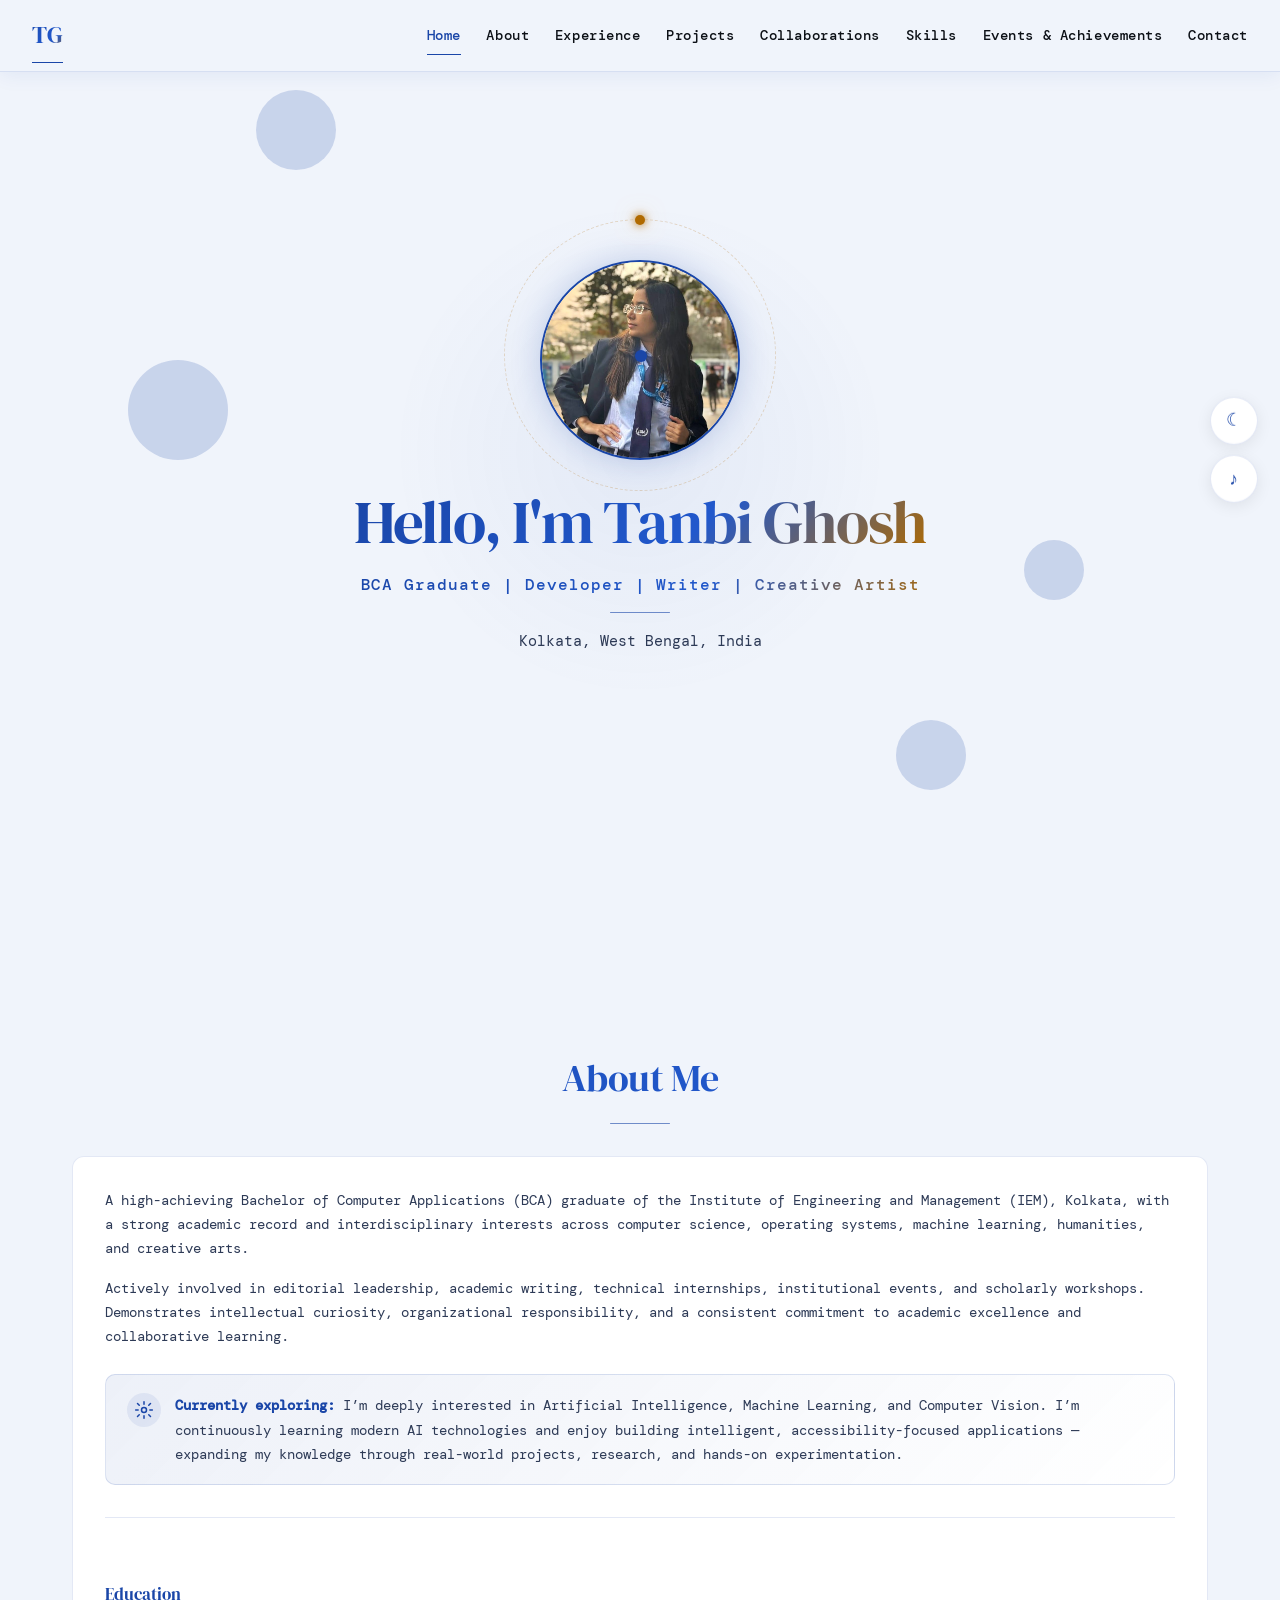
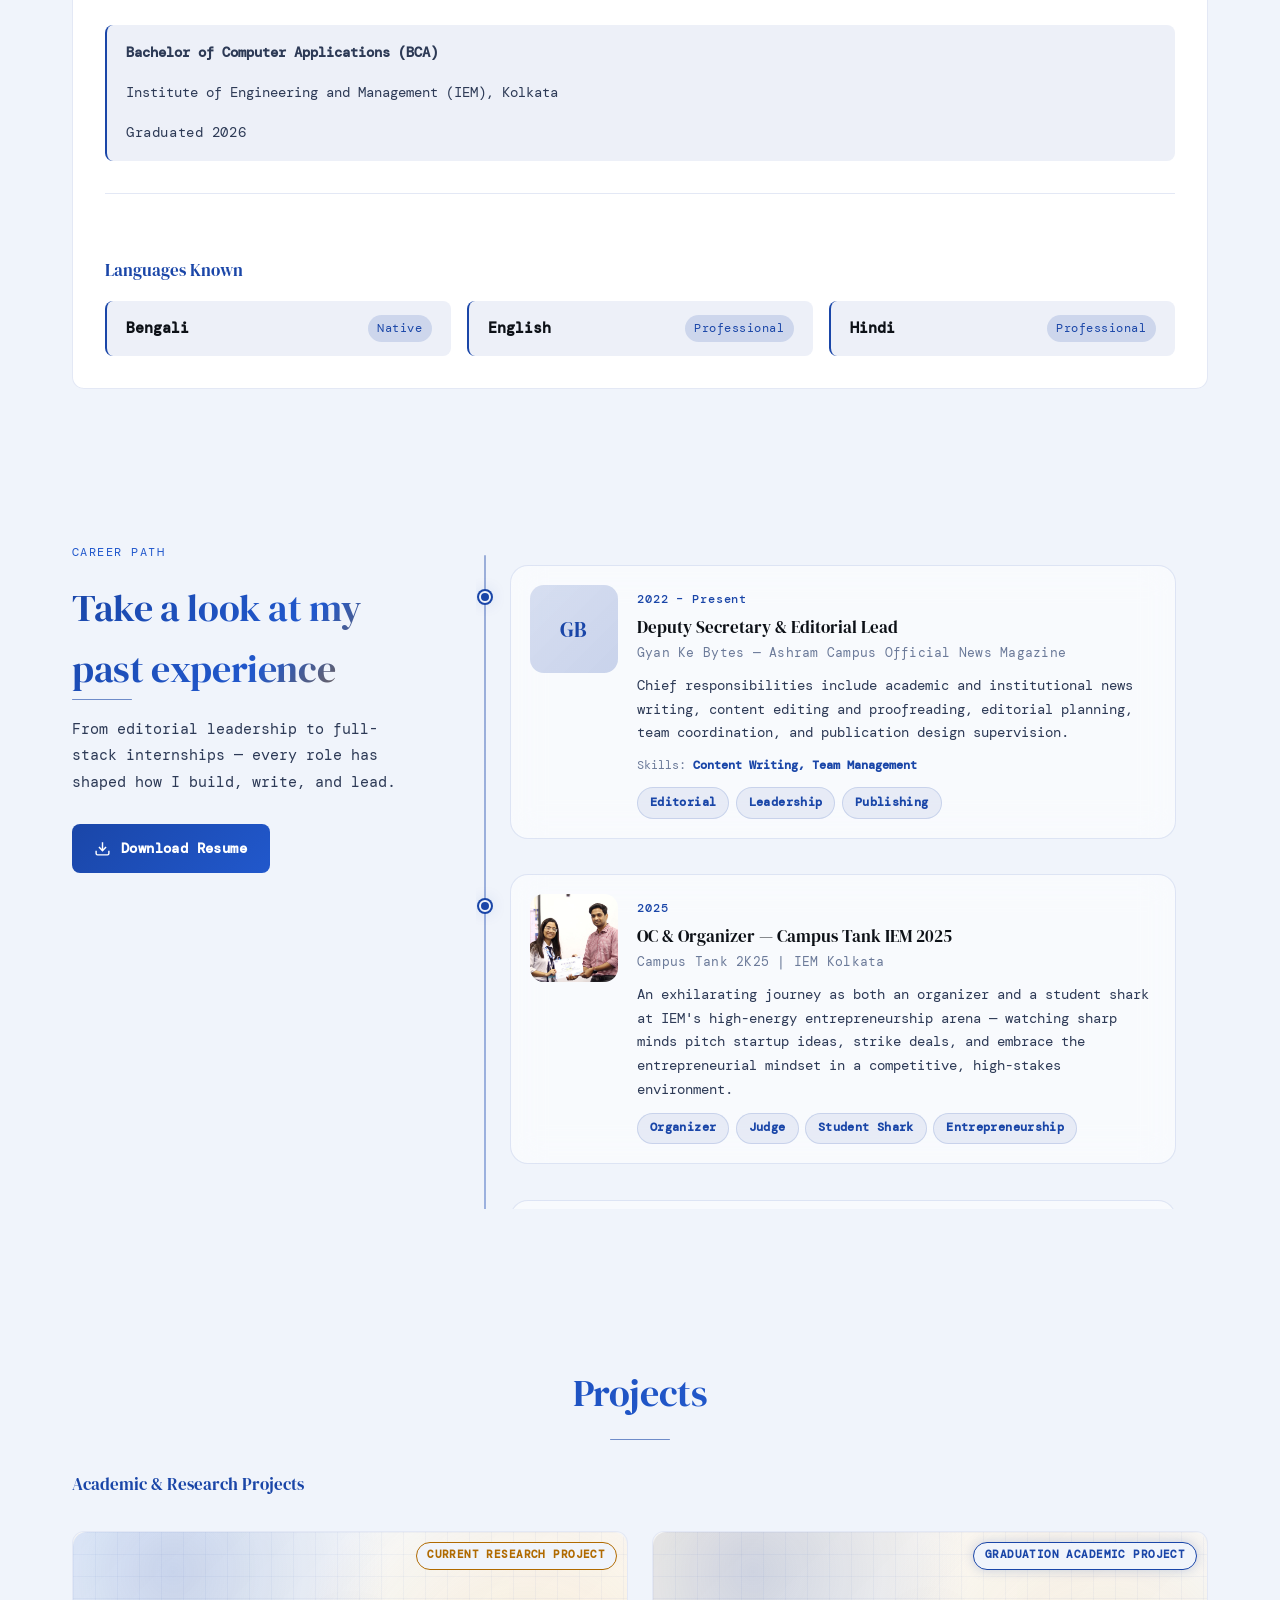
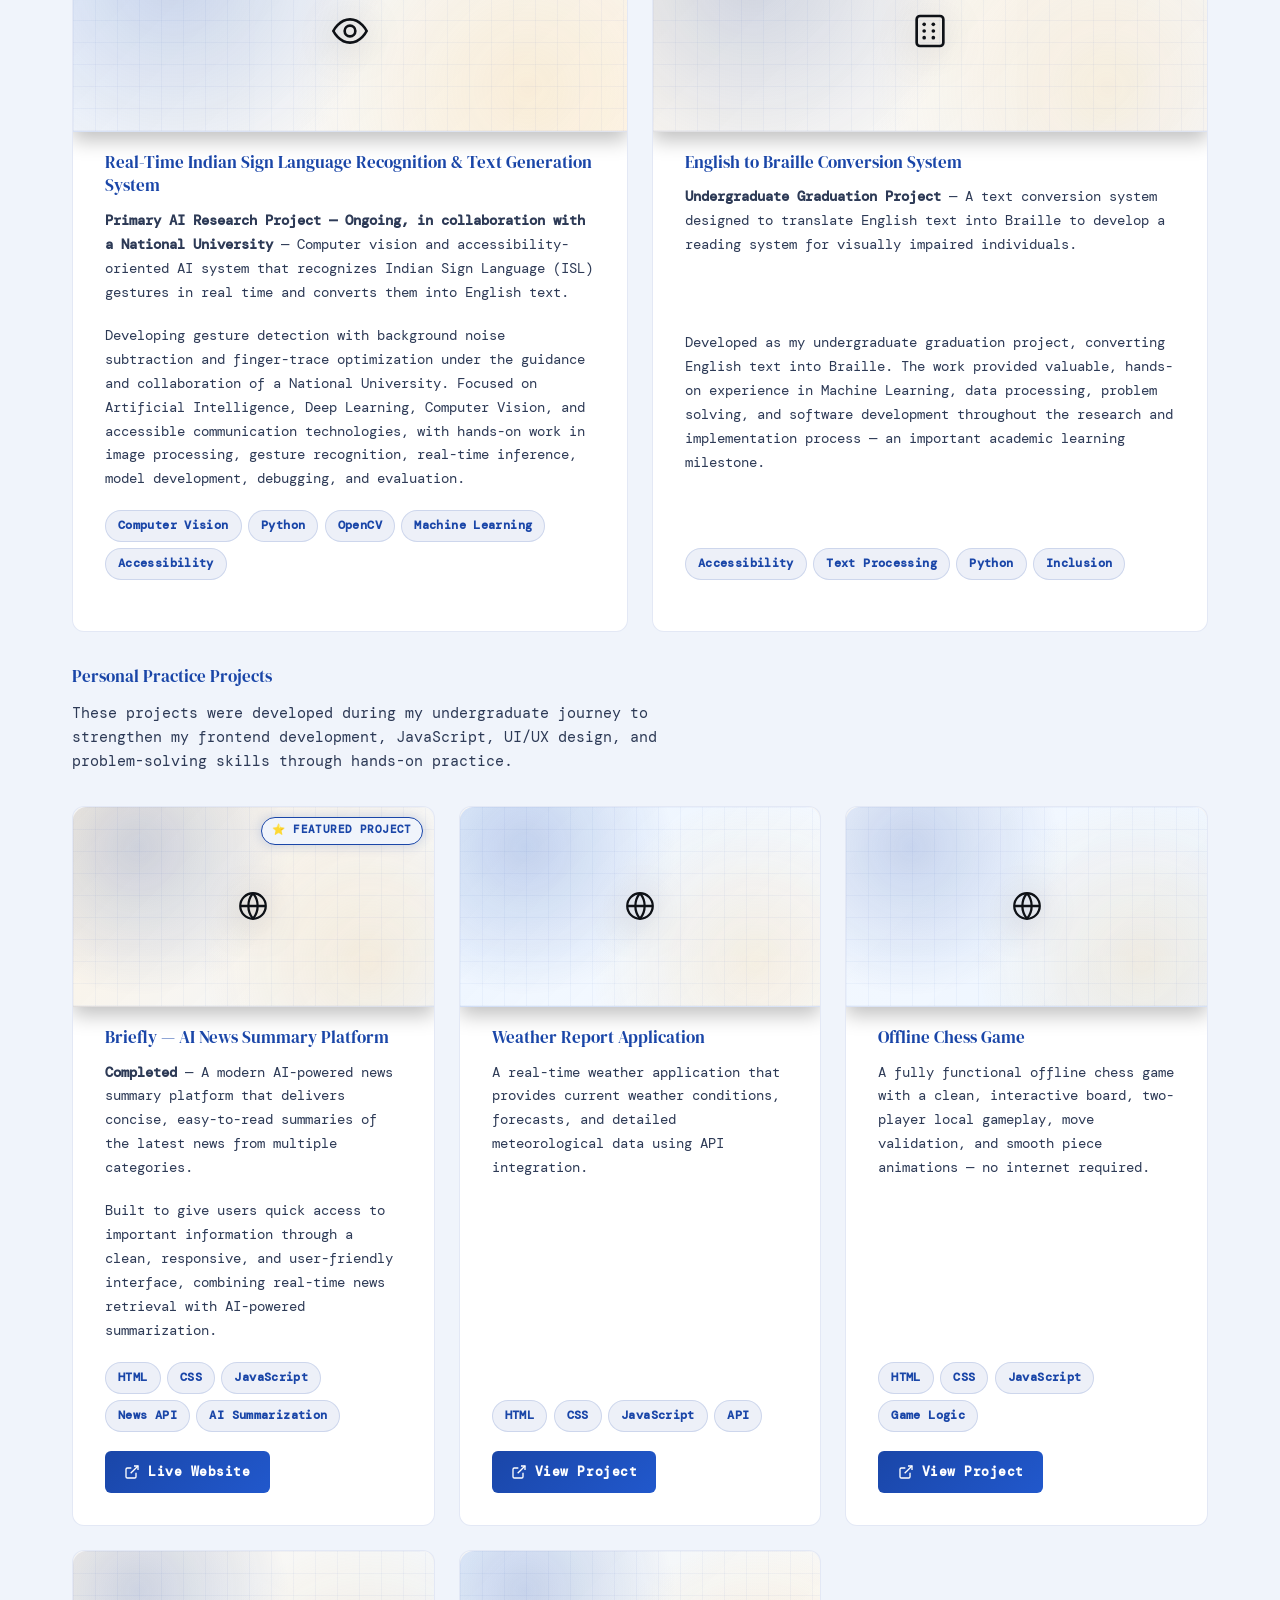
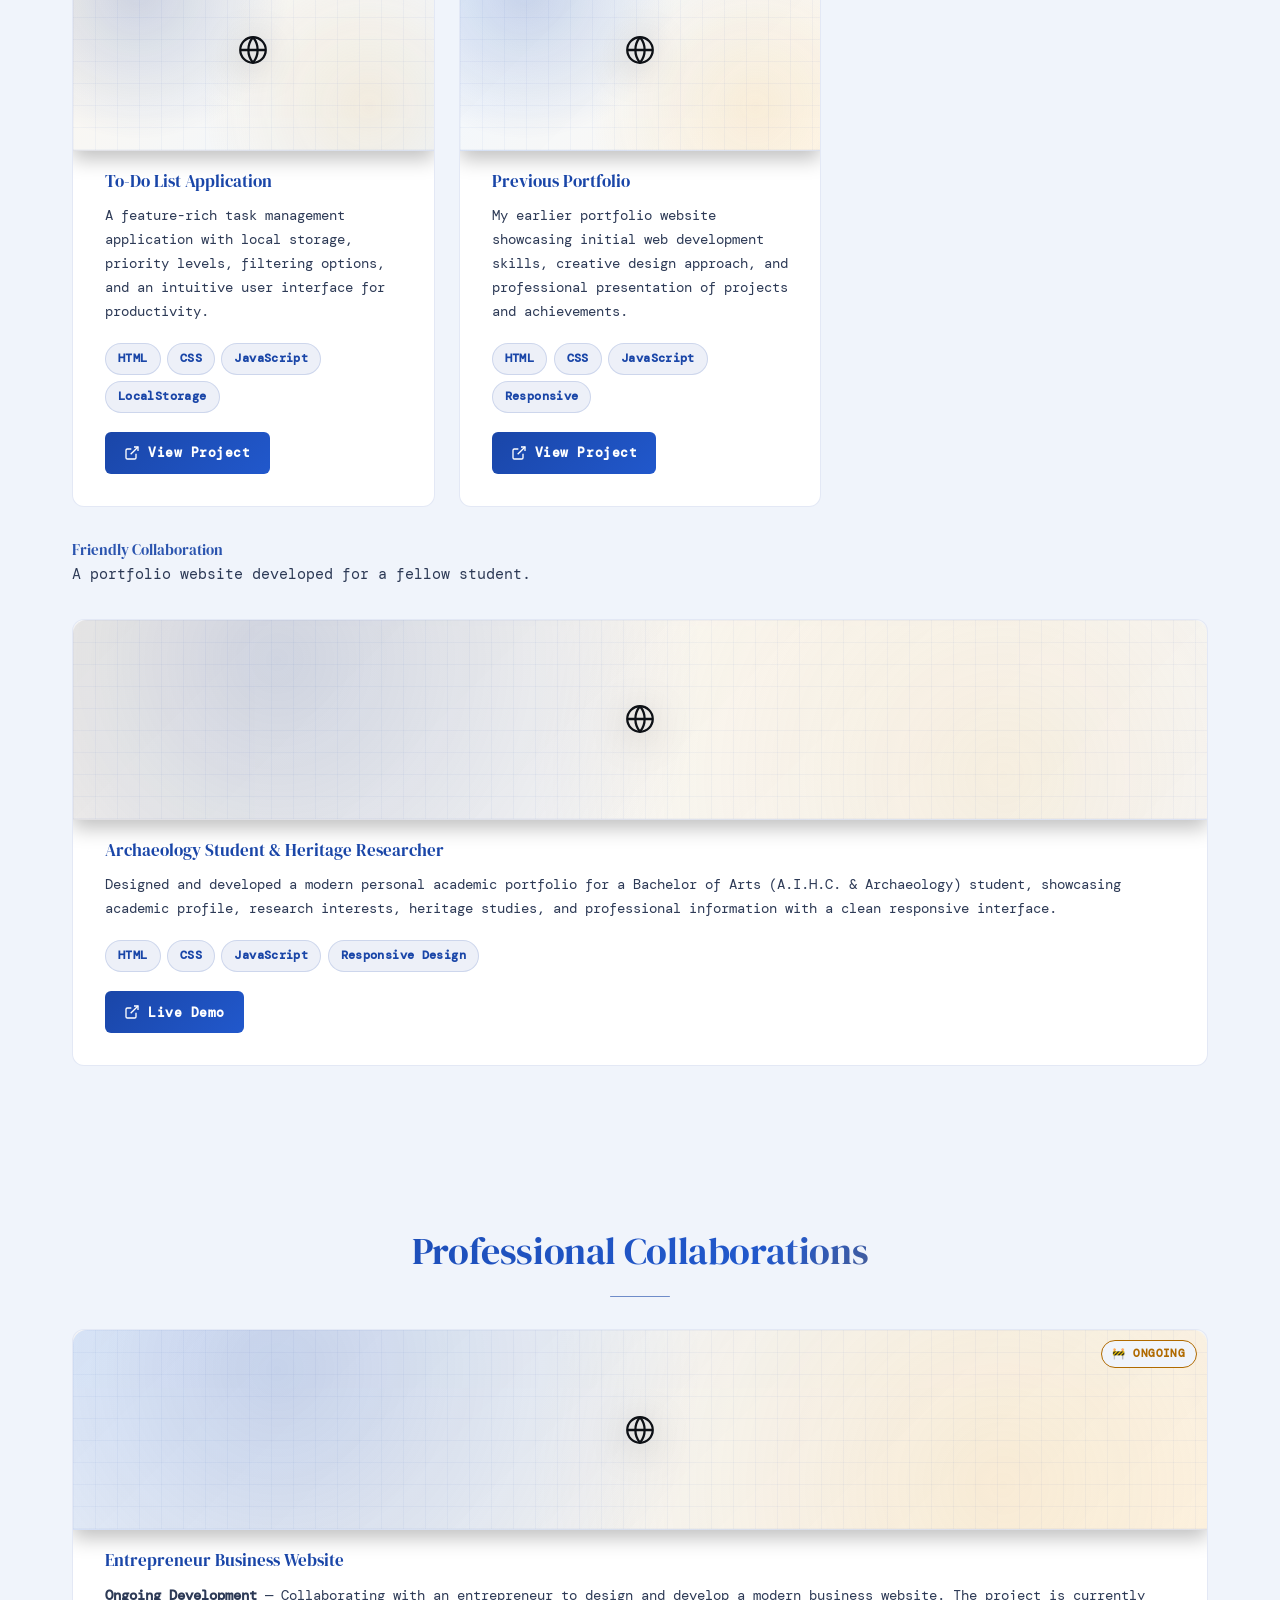
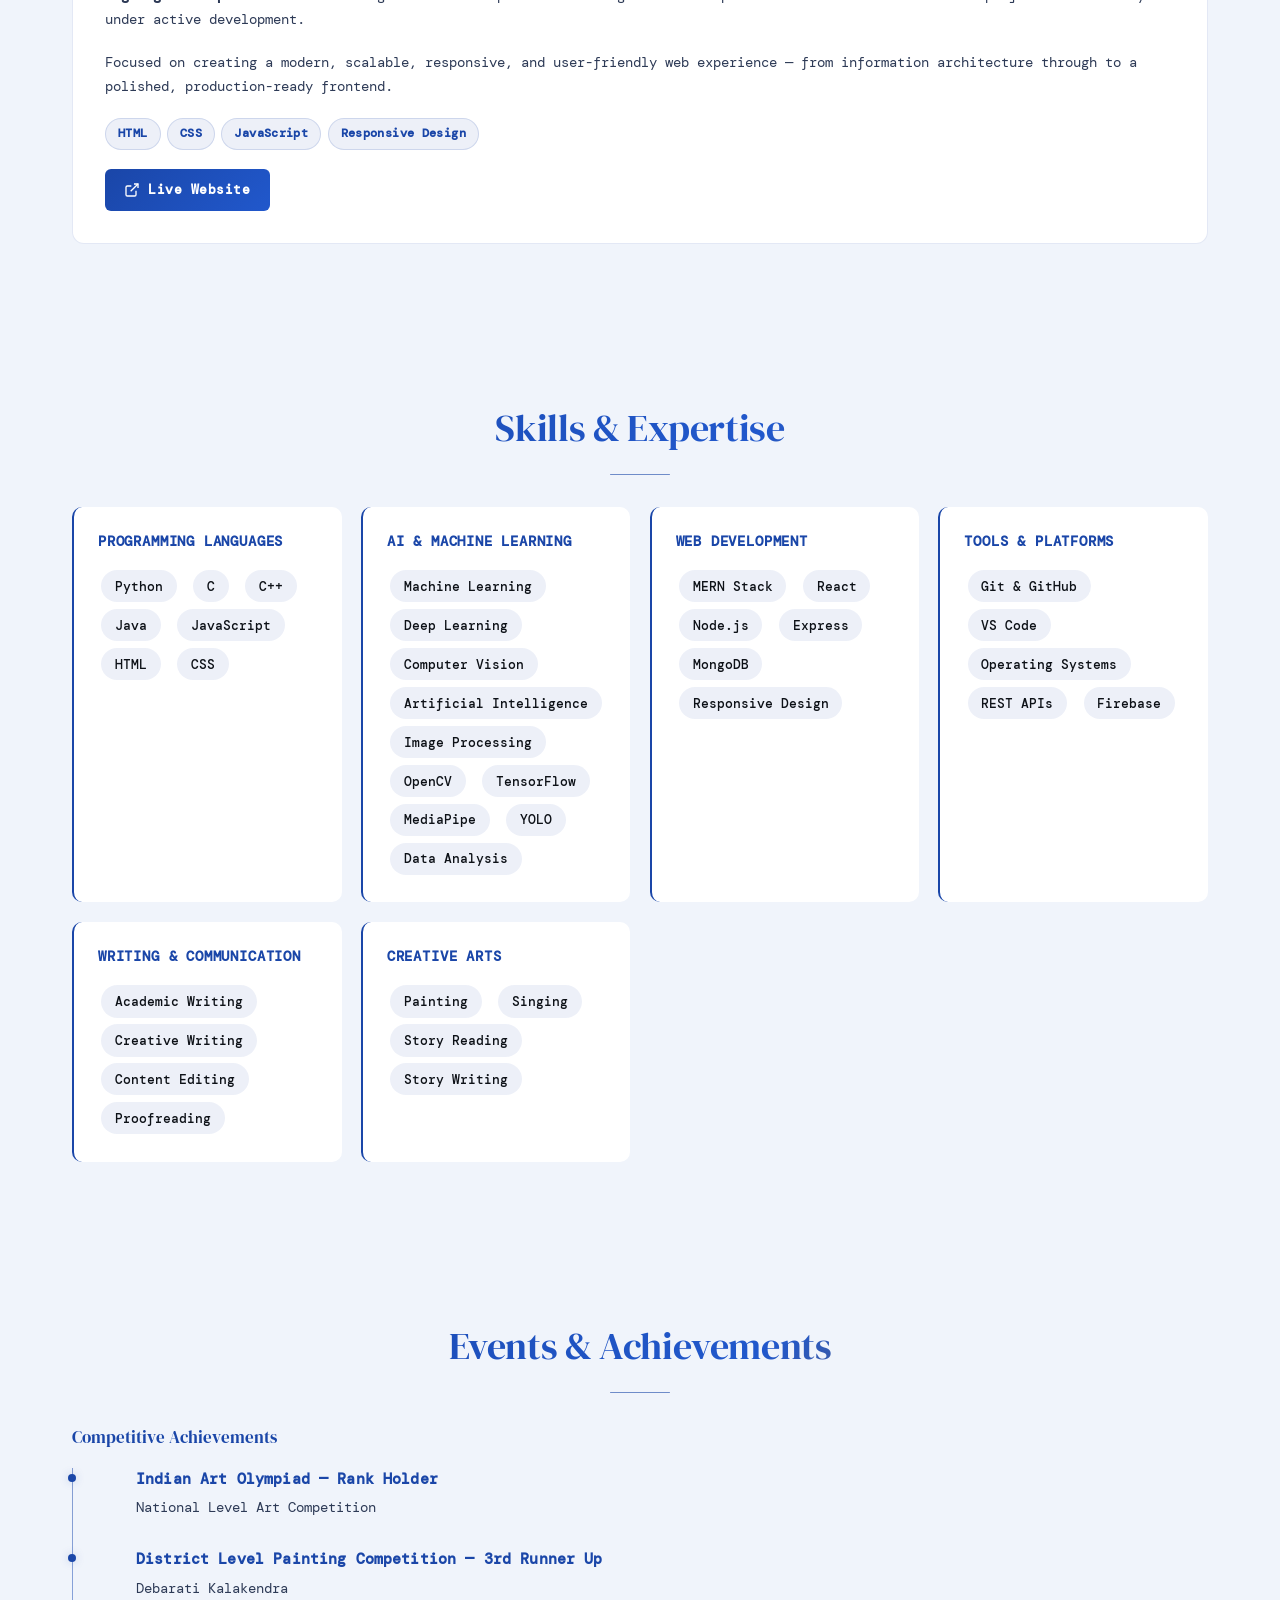
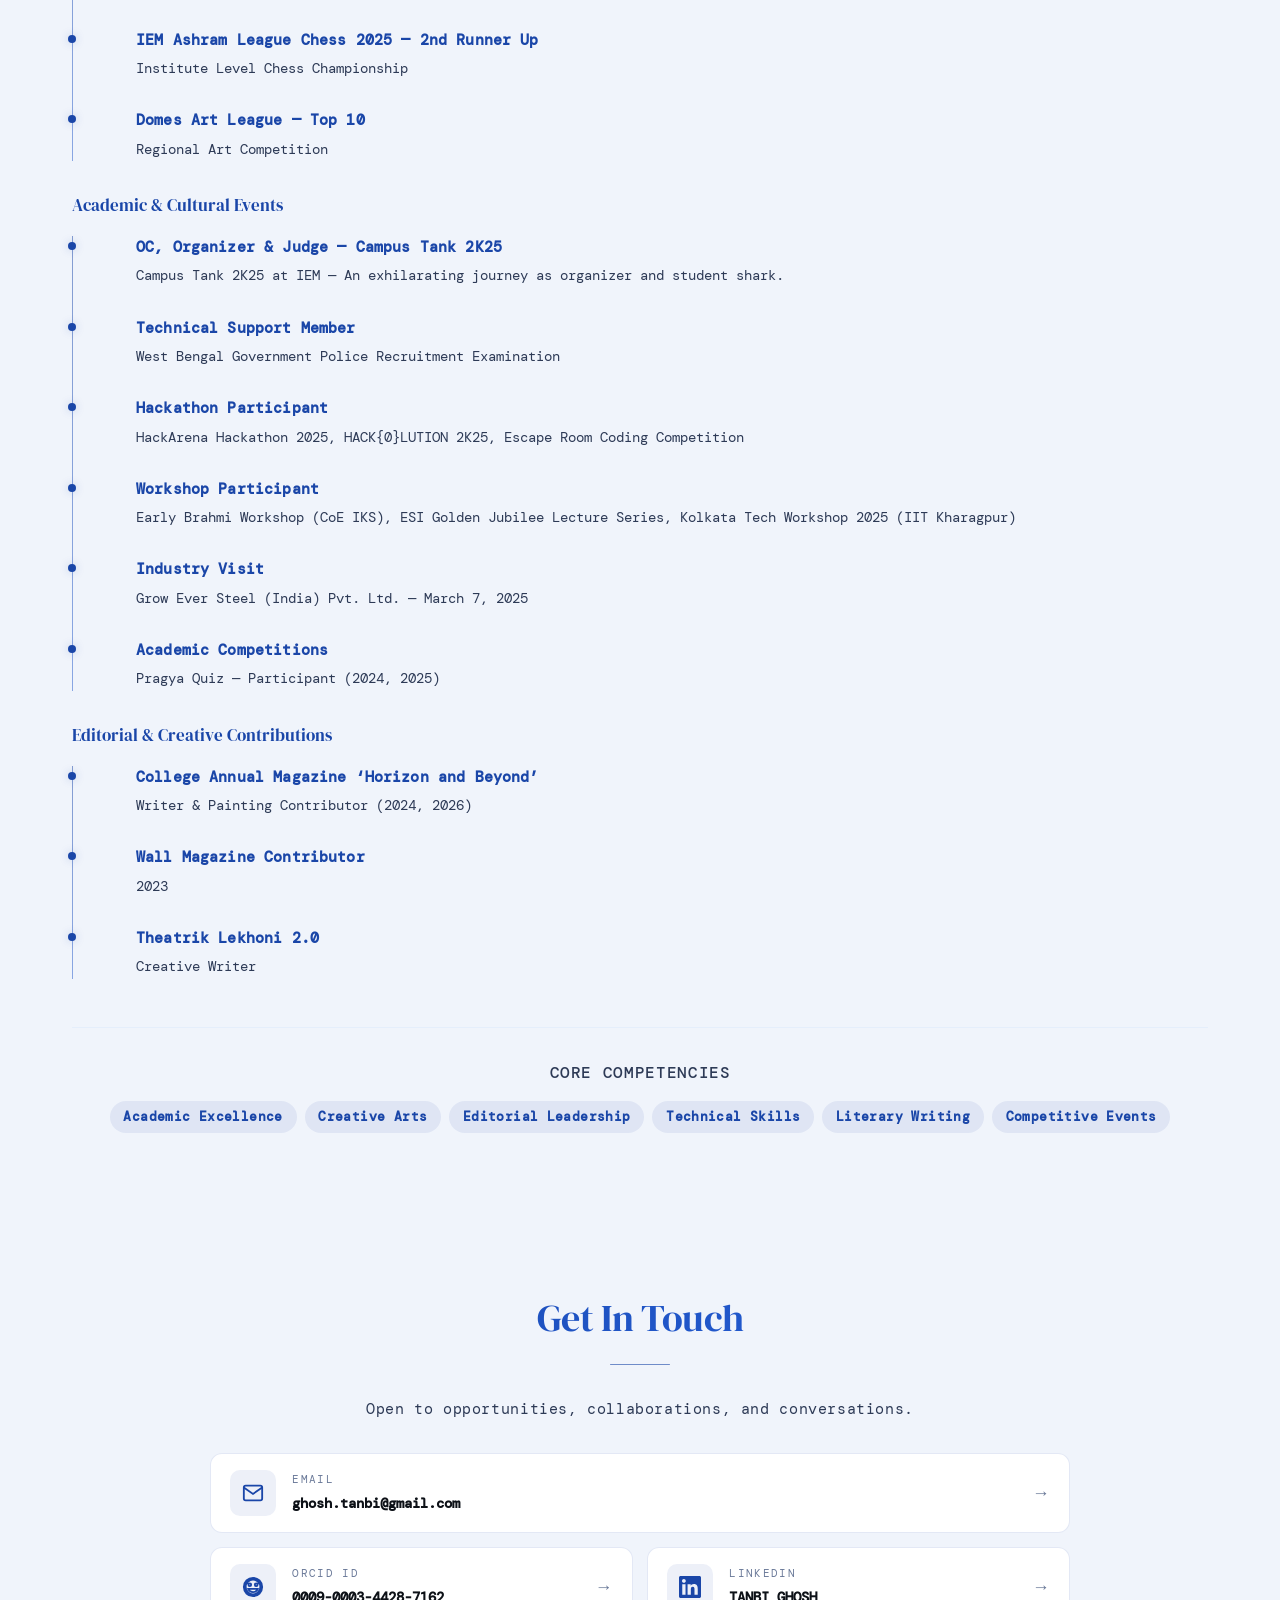
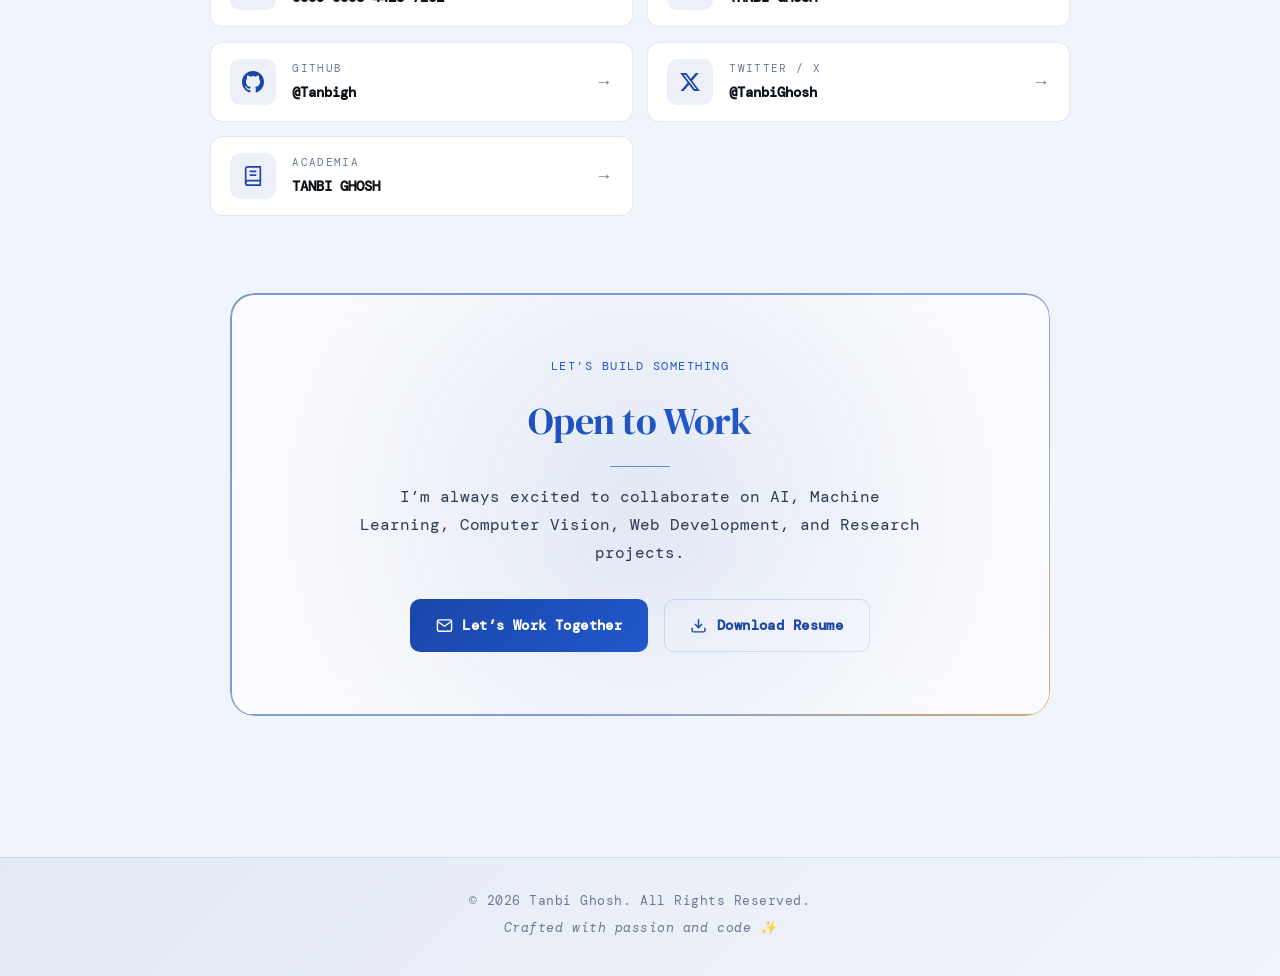
==== commit 4cd14949: "Remove GitHub section and navigation" ====
--- a/index.html
+++ b/index.html
@@ -152,7 +152,6 @@
             <li role="listitem"><a href="#collaborations" class="hl-hover">Collaborations</a></li>
             <li role="listitem"><a href="#skills" class="hl-hover">Skills</a></li>
             <li role="listitem"><a href="#achievements" class="hl-hover">Events &amp; Achievements</a></li>
-            <li role="listitem"><a href="#github" class="hl-hover">GitHub</a></li>
             <li role="listitem"><a href="#contact" class="hl-hover">Contact</a></li>
         </ul>
     </div>
@@ -954,60 +953,6 @@
     </div>
 </section>
 
-<!-- ═══════════════════════════════════════
-     GITHUB CONTRIBUTIONS — real, live, third-party SVG
-     No custom-built calendar. No cached JSON. No manual squares.
-     The images below are generated fresh on every page load by
-     external GitHub-stats services, reading live from Tanbigh's
-     GitHub profile. If GitHub activity changes, the image changes
-     the next time the page (or the image) is requested — nothing
-     on this site needs to be touched.
-═══════════════════════════════════════ -->
-<section id="github" class="github-section" aria-labelledby="github-heading">
-    <div class="container">
-        <h2 id="github-heading" class="hl-hover">GitHub Contributions</h2>
-        <p class="github-subtitle reveal-init">Live activity pulled straight from GitHub &mdash; no manual updates.</p>
-
-        <div class="ghg-card reveal-init" id="ghgCard" data-username="Tanbigh">
-            <div class="ghg-card-top">
-                <a class="gh-user" href="https://github.com/Tanbigh" target="_blank" rel="noopener noreferrer">
-                    <svg width="20" height="20" viewBox="0 0 24 24" fill="currentColor" aria-hidden="true">
-                        <path d="M12 0c-6.626 0-12 5.373-12 12 0 5.302 3.438 9.8 8.207 11.387.599.111.793-.261.793-.577v-2.234c-3.338.726-4.033-1.416-4.033-1.416-.546-1.387-1.333-1.756-1.333-1.756-1.089-.745.083-.729.083-.729 1.205.084 1.839 1.237 1.839 1.237 1.07 1.834 2.807 1.304 3.492.997.107-.775.418-1.305.762-1.604-2.665-.305-5.467-1.334-5.467-5.931 0-1.311.469-2.381 1.236-3.221-.124-.303-.535-1.524.117-3.176 0 0 1.008-.322 3.301 1.23.957-.266 1.983-.399 3.003-.404 1.02.005 2.047.138 3.006.404 2.291-1.552 3.297-1.23 3.297-1.23.653 1.653.242 2.874.118 3.176.77.84 1.235 1.911 1.235 3.221 0 4.609-2.807 5.624-5.479 5.921.43.372.823 1.102.823 2.222v3.293c0 .319.192.694.801.576 4.765-1.589 8.199-6.086 8.199-11.386 0-6.627-5.373-12-12-12z"/>
-                    </svg>
-                    <span>@Tanbigh</span>
-                </a>
-                <span class="ghg-stat-line" id="ghgStatLine" aria-live="polite">
-                    <span class="ghg-skel-text" id="ghgStatSkel" aria-hidden="true"></span>
-                </span>
-            </div>
-
-            <div class="ghg-cal-wrap" id="ghgCalWrap">
-                <div class="ghg-skel ghg-skel-cal" id="ghgCalSkel" aria-hidden="true"></div>
-                <div class="ghg-cal-scroll" id="ghgCalScroll" hidden>
-                    <div class="ghg-cal-months" id="ghgCalMonths" aria-hidden="true"></div>
-                    <div class="ghg-cal-grid" id="ghgCalGrid" role="img" aria-label="Tanbigh's real GitHub contribution activity, last 90 days, pulled live from the GitHub API"></div>
-                </div>
-                <div class="ghg-fallback" id="ghgFallback" hidden>
-                    <p>Couldn&rsquo;t reach the GitHub API right now &mdash; this refreshes automatically, try reloading in a moment.</p>
-                    <a href="https://github.com/Tanbigh" target="_blank" rel="noopener noreferrer" class="project-btn">
-                        View GitHub Profile
-                        <span class="visually-hidden"> (opens in a new tab)</span>
-                    </a>
-                </div>
-            </div>
-
-            <div class="ghg-legend" id="ghgLegend" hidden>
-                <span>Less</span>
-                <span class="ghg-legend-cell" data-level="0"></span>
-                <span class="ghg-legend-cell" data-level="1"></span>
-                <span class="ghg-legend-cell" data-level="2"></span>
-                <span class="ghg-legend-cell" data-level="3"></span>
-                <span class="ghg-legend-cell" data-level="4"></span>
-                <span>More</span>
-            </div>
-        </div>
-    </div>
-</section>
 
 <!-- ═══════════════════════════════════════
      CONTACT SECTION
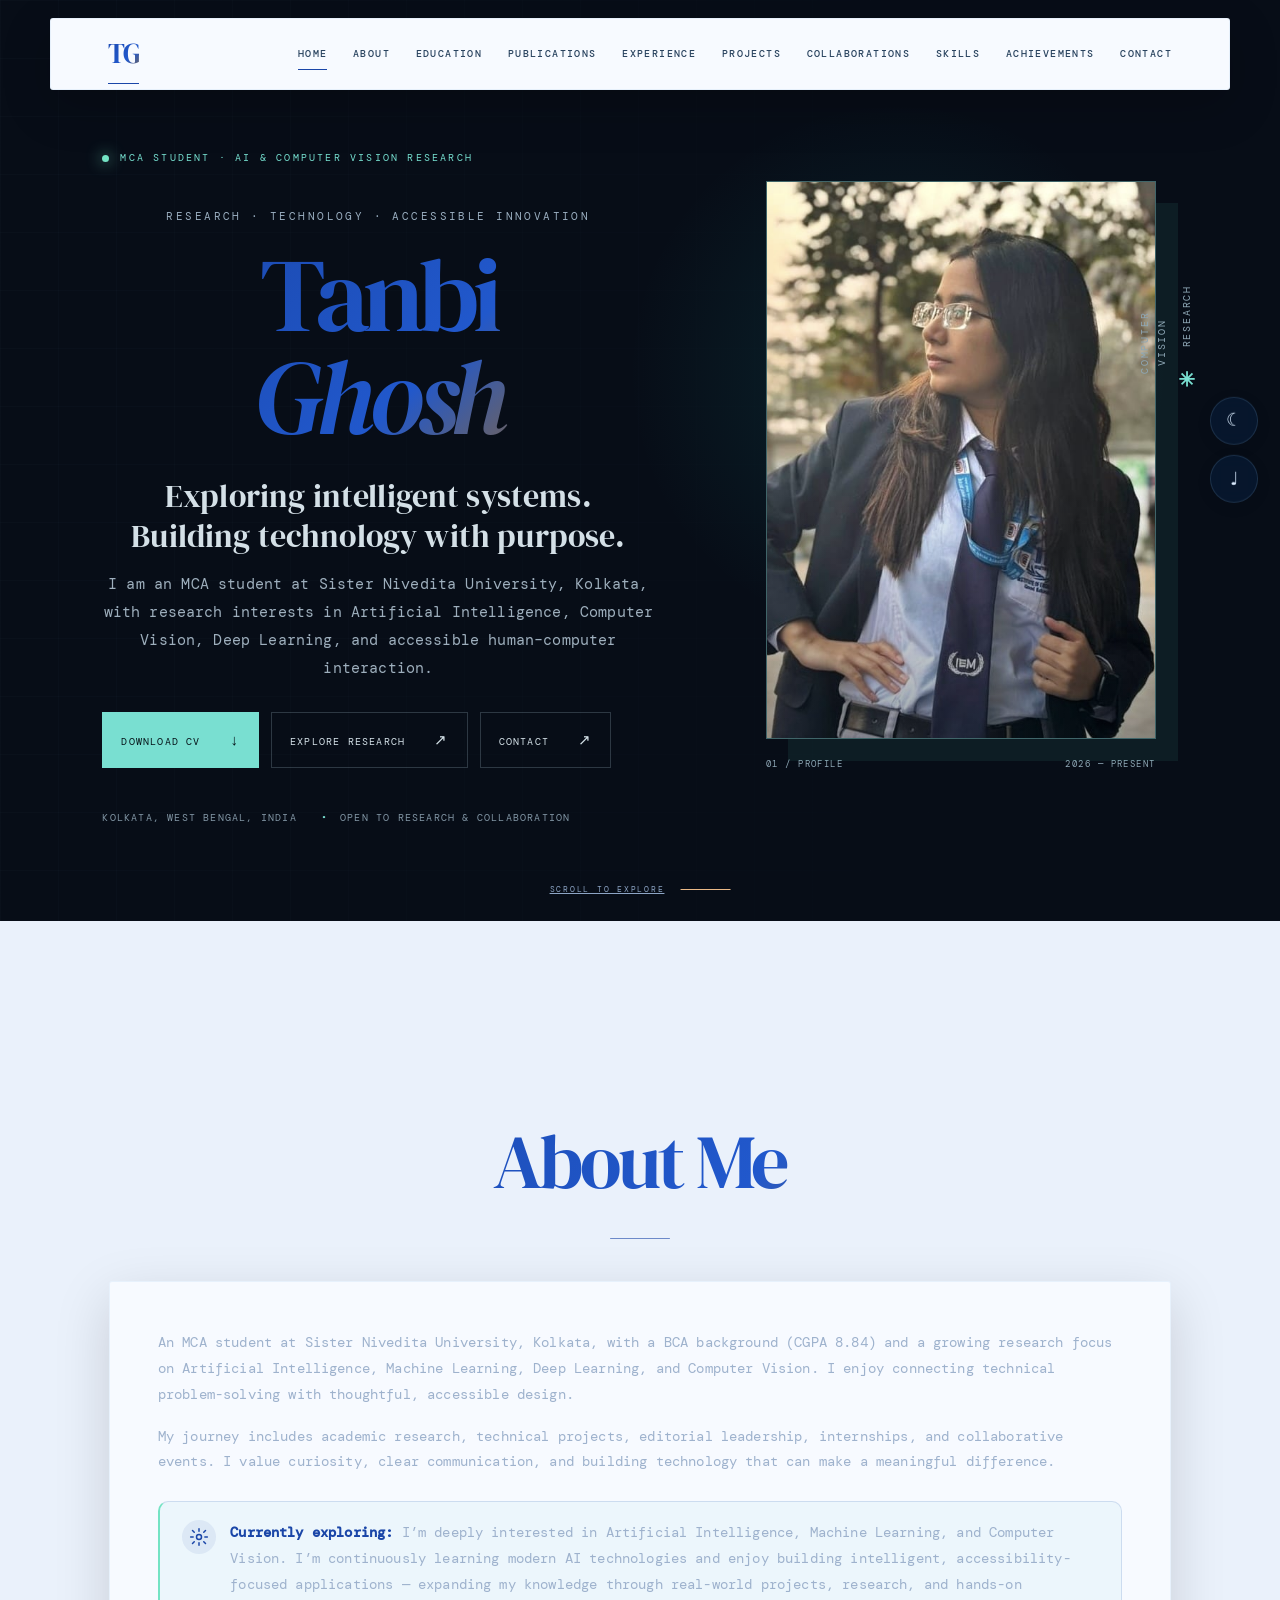
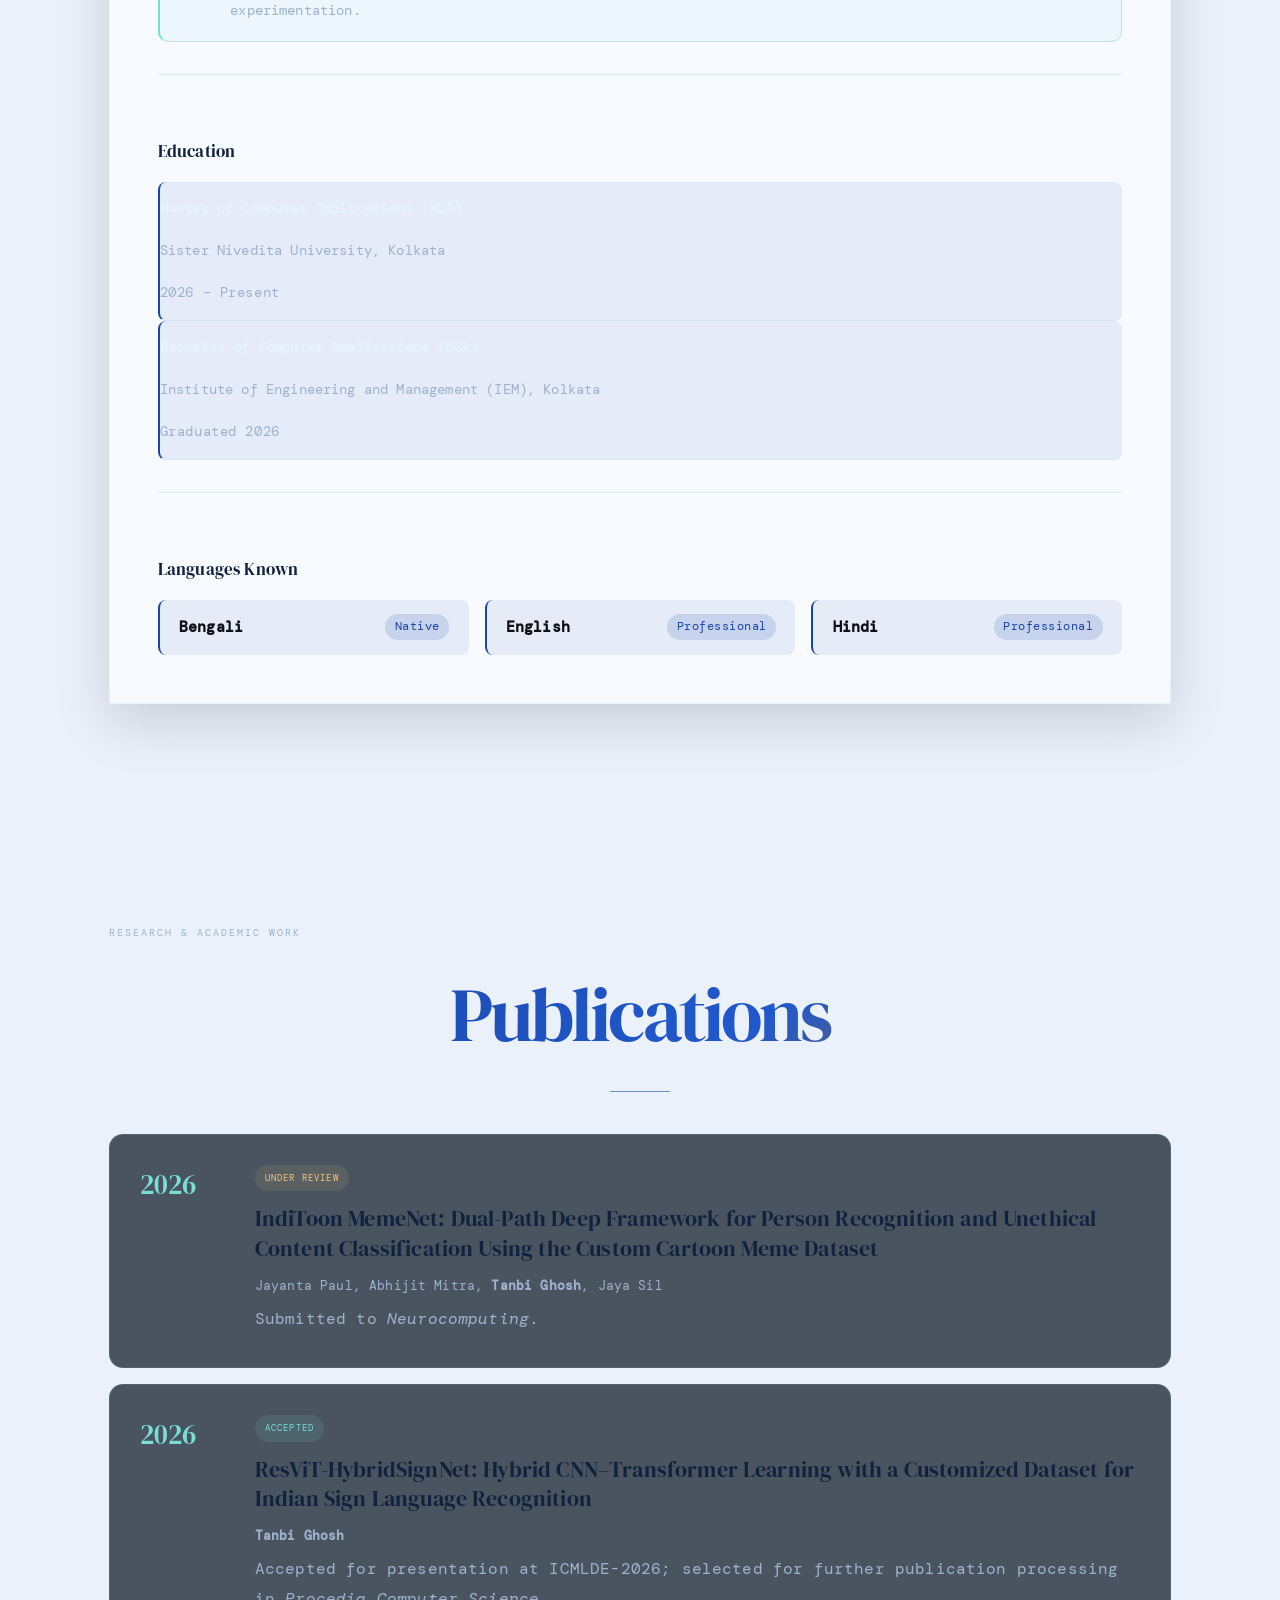
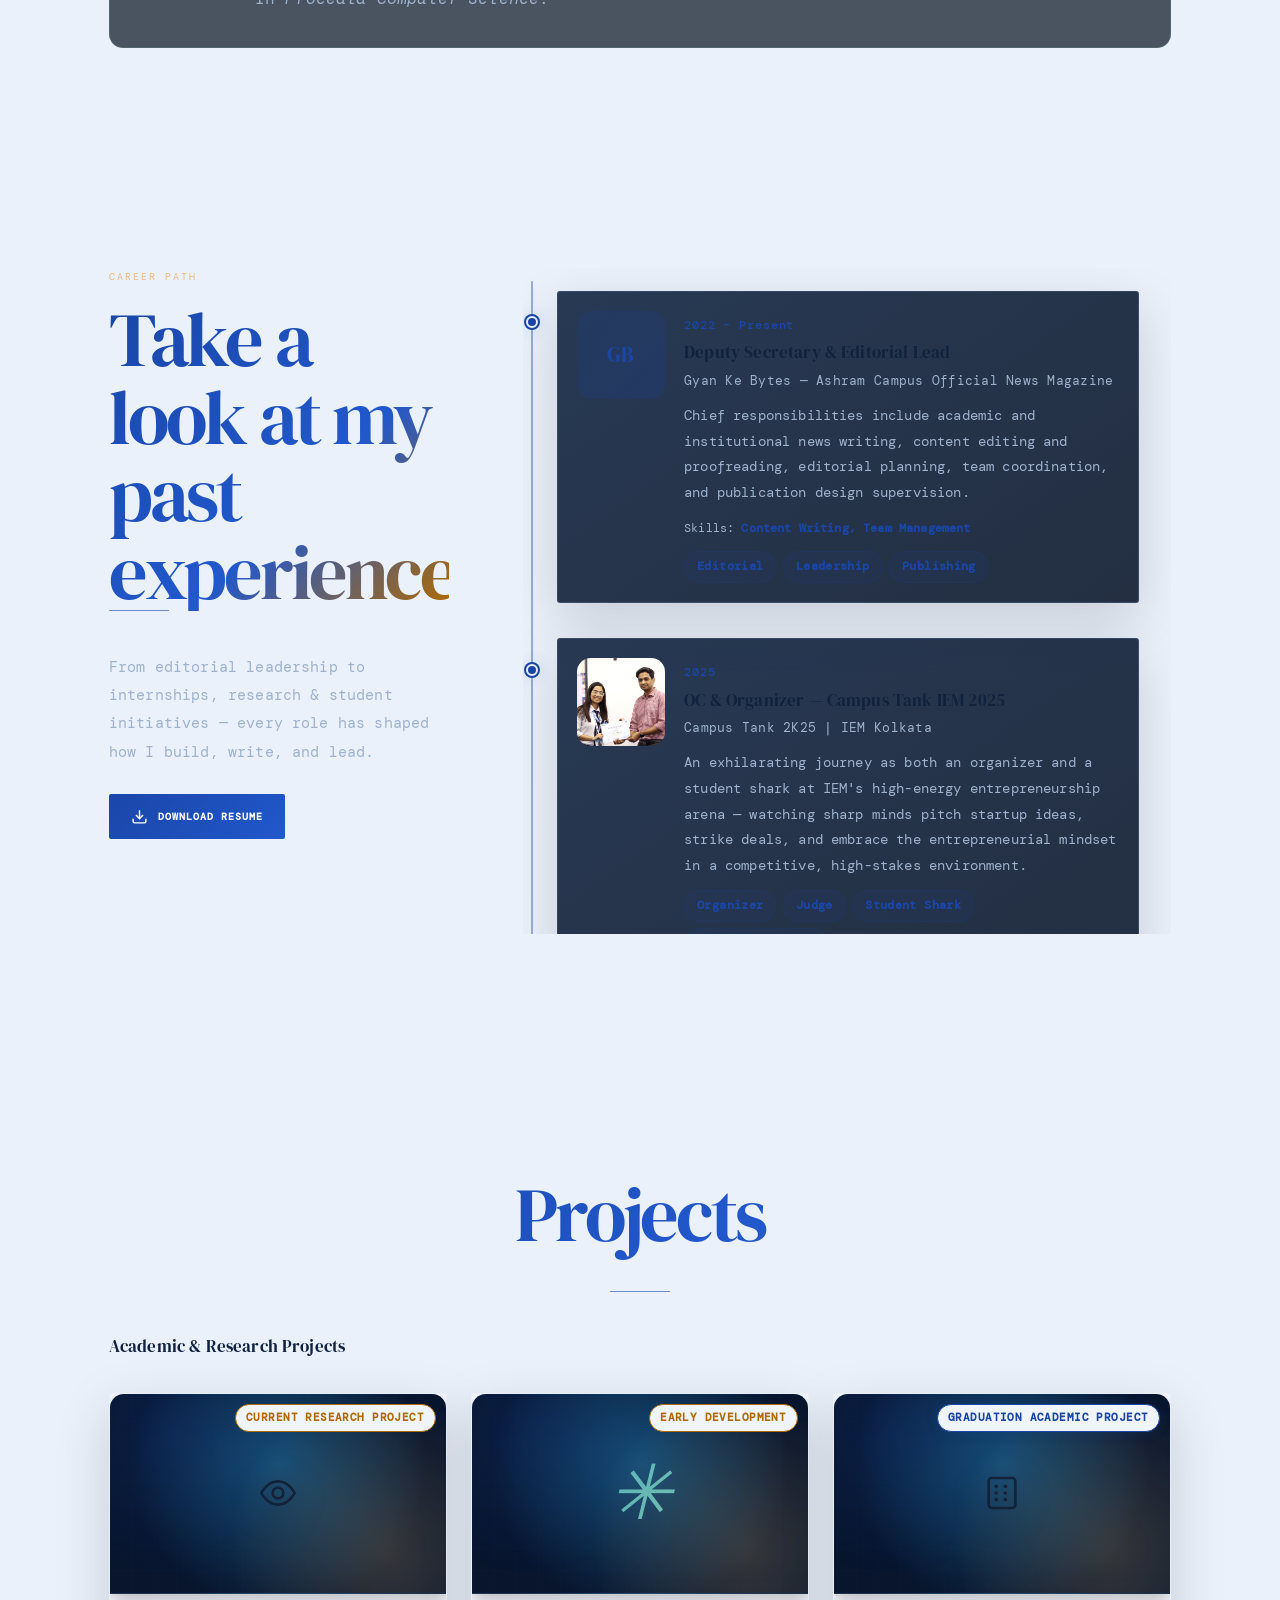
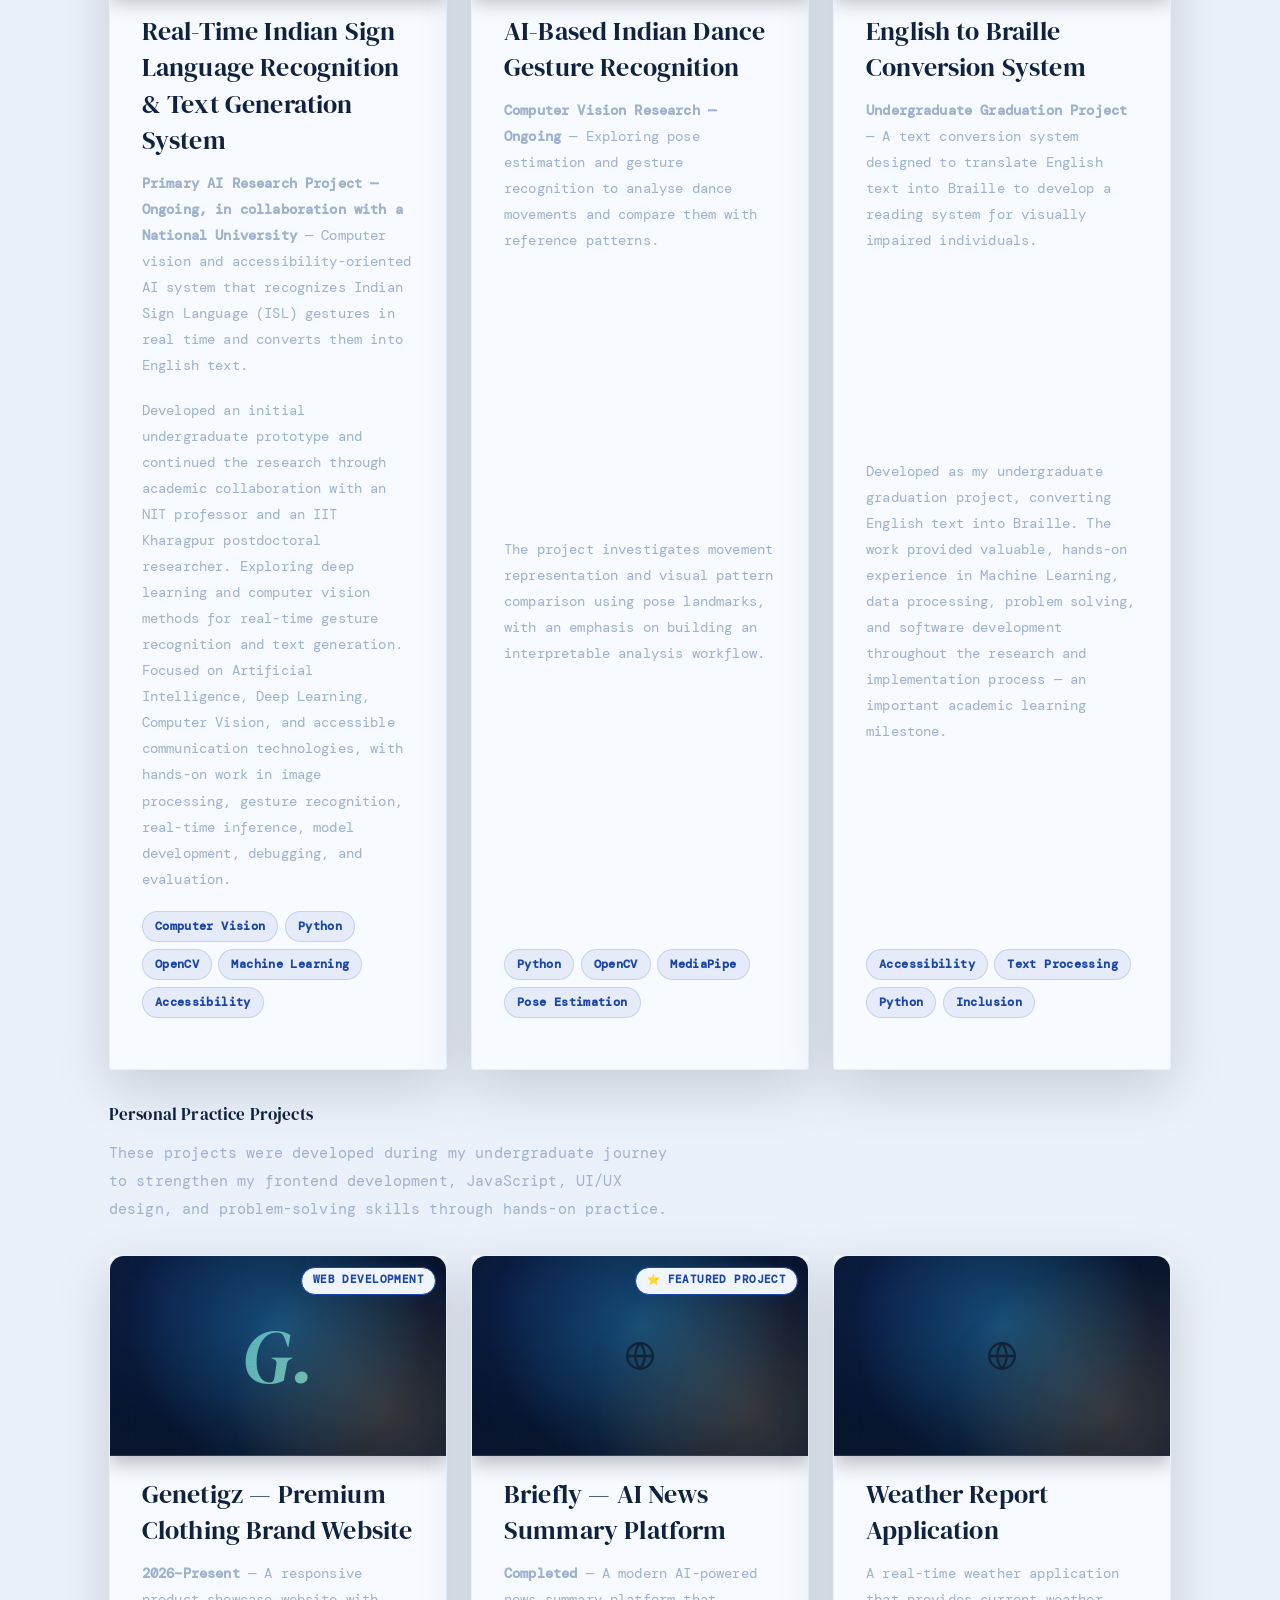
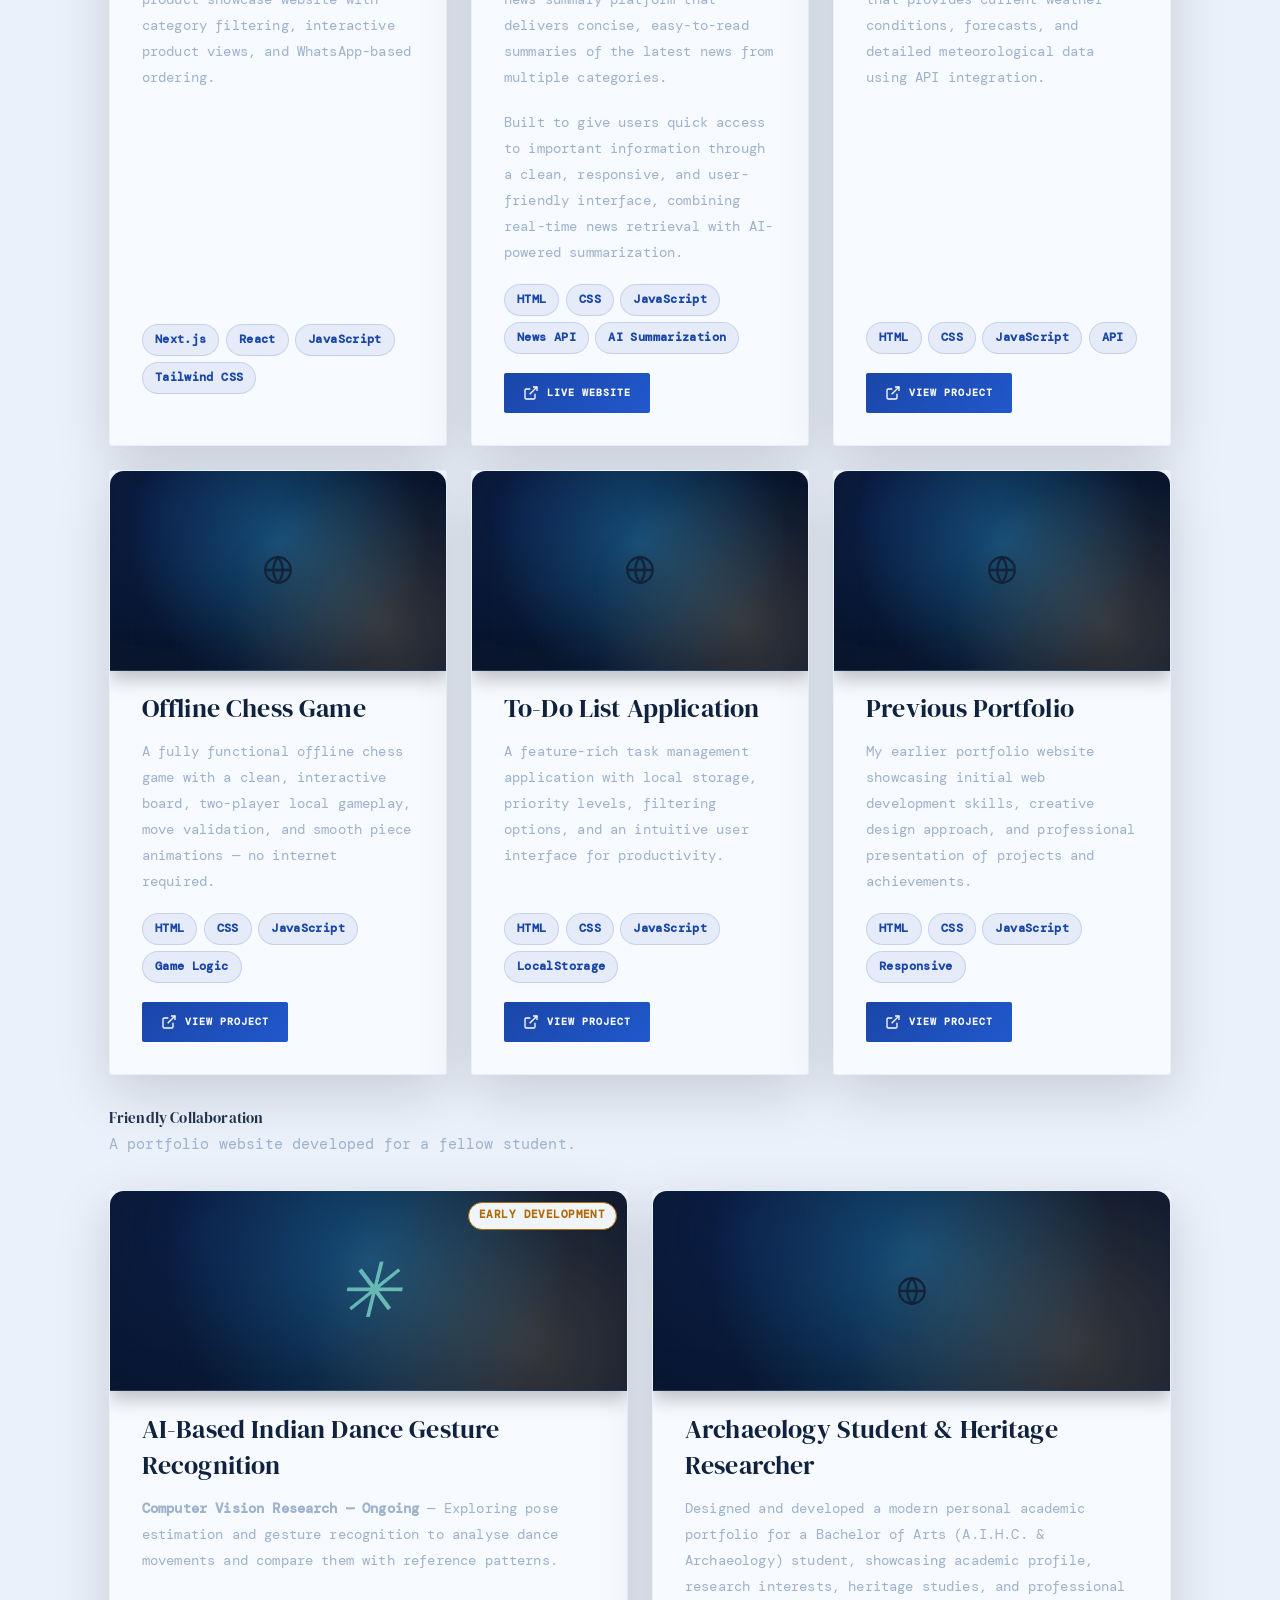
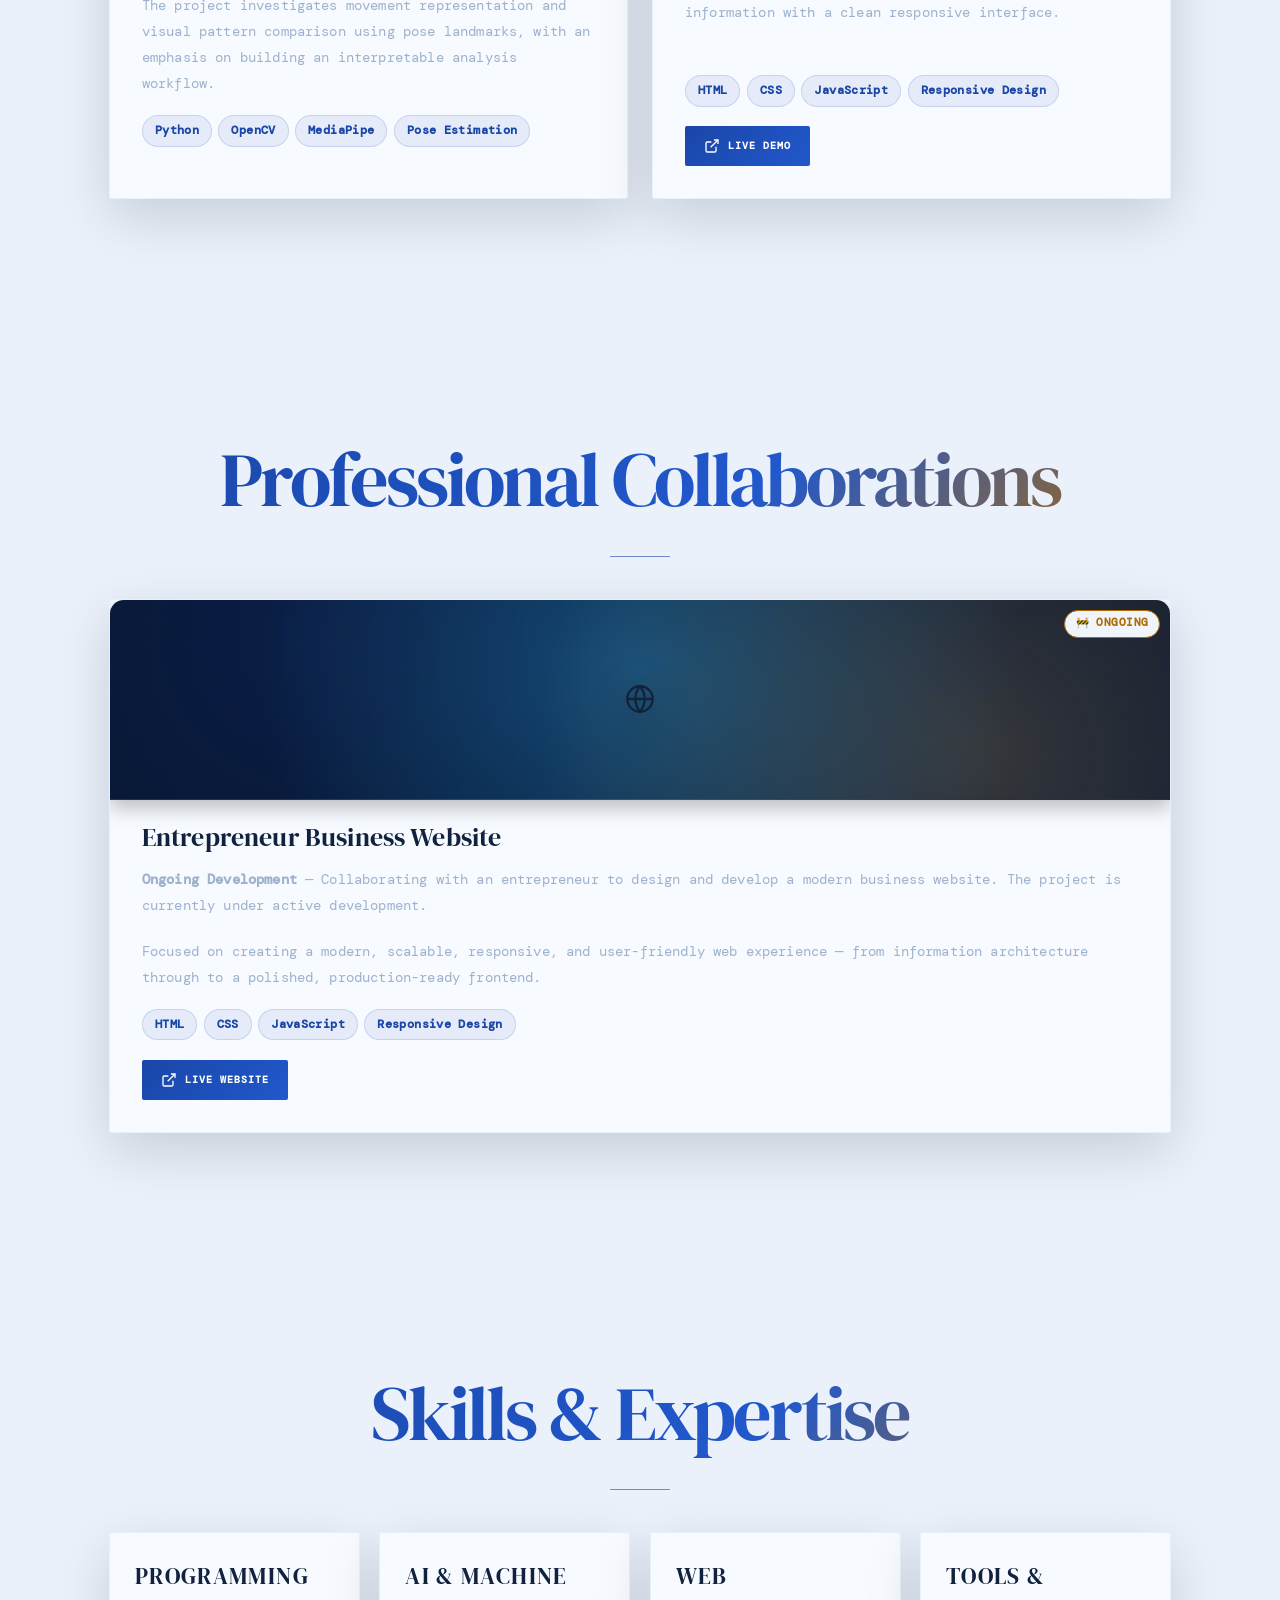
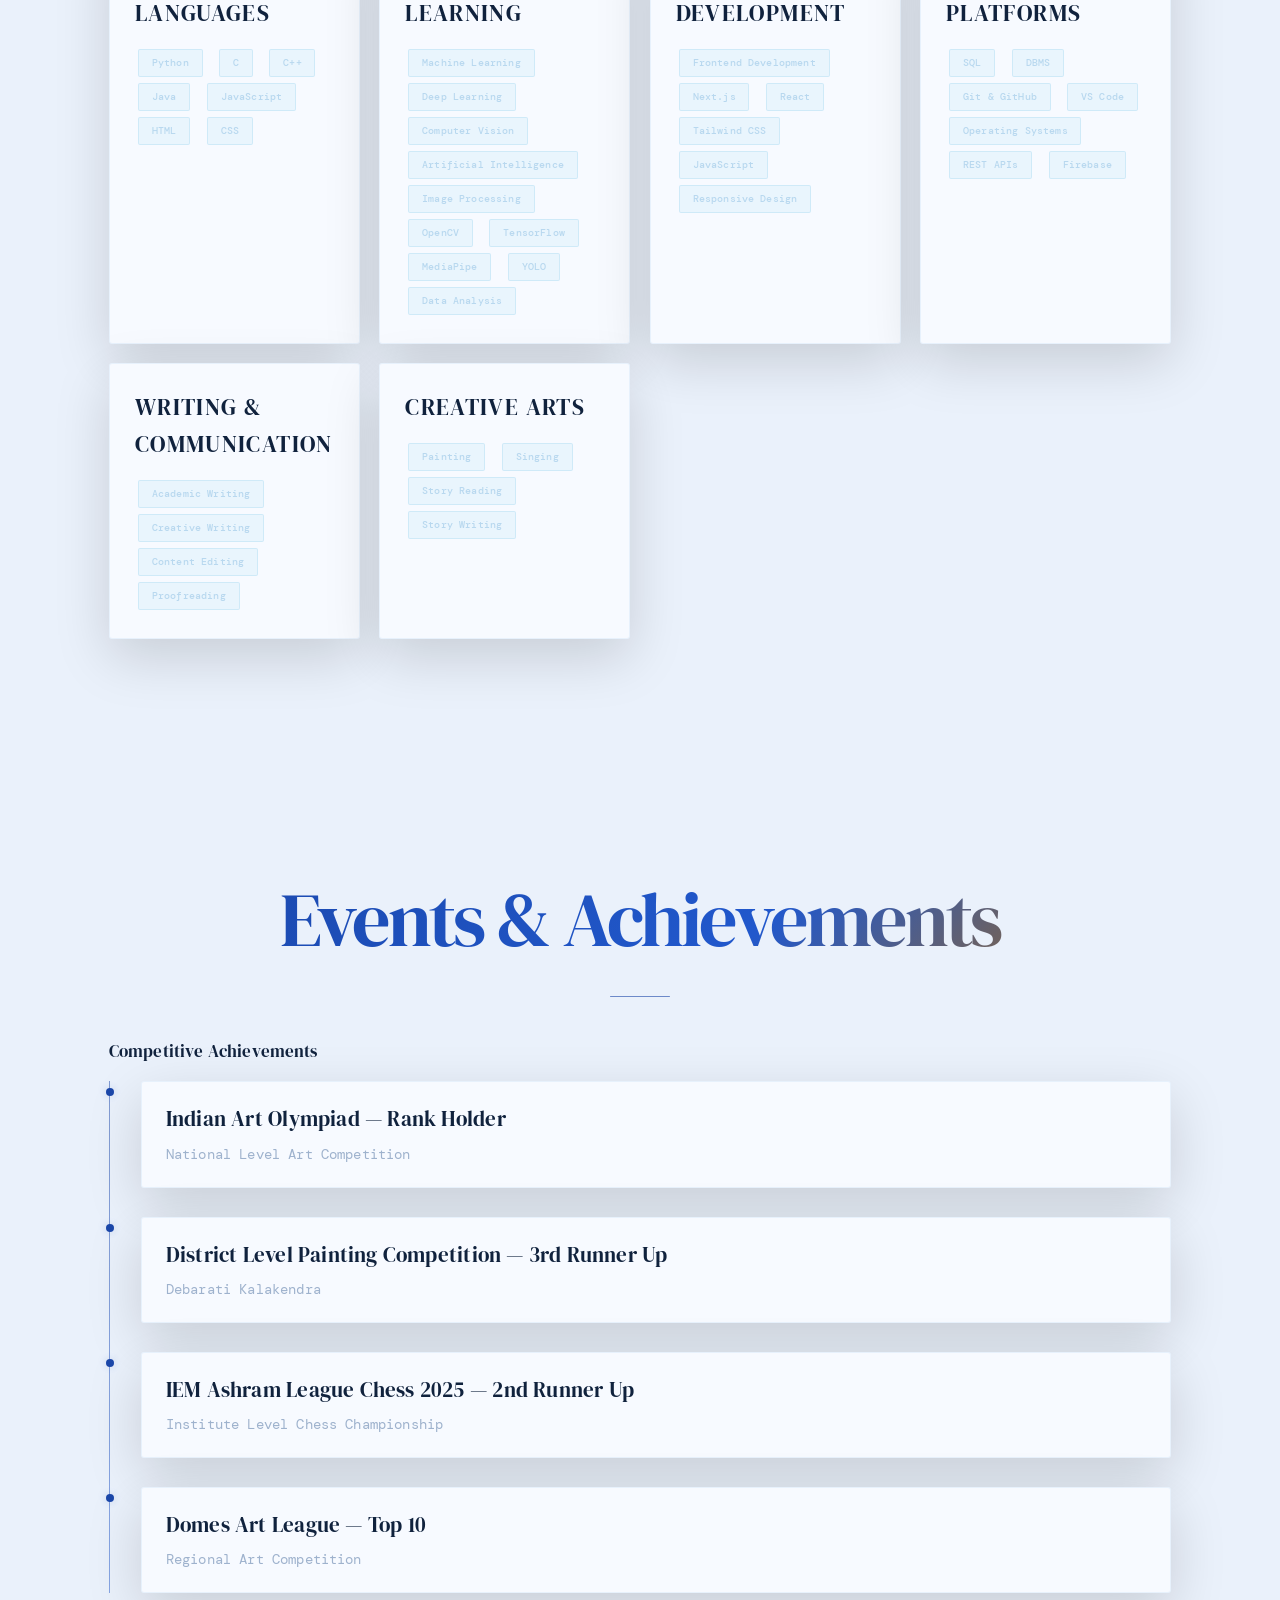
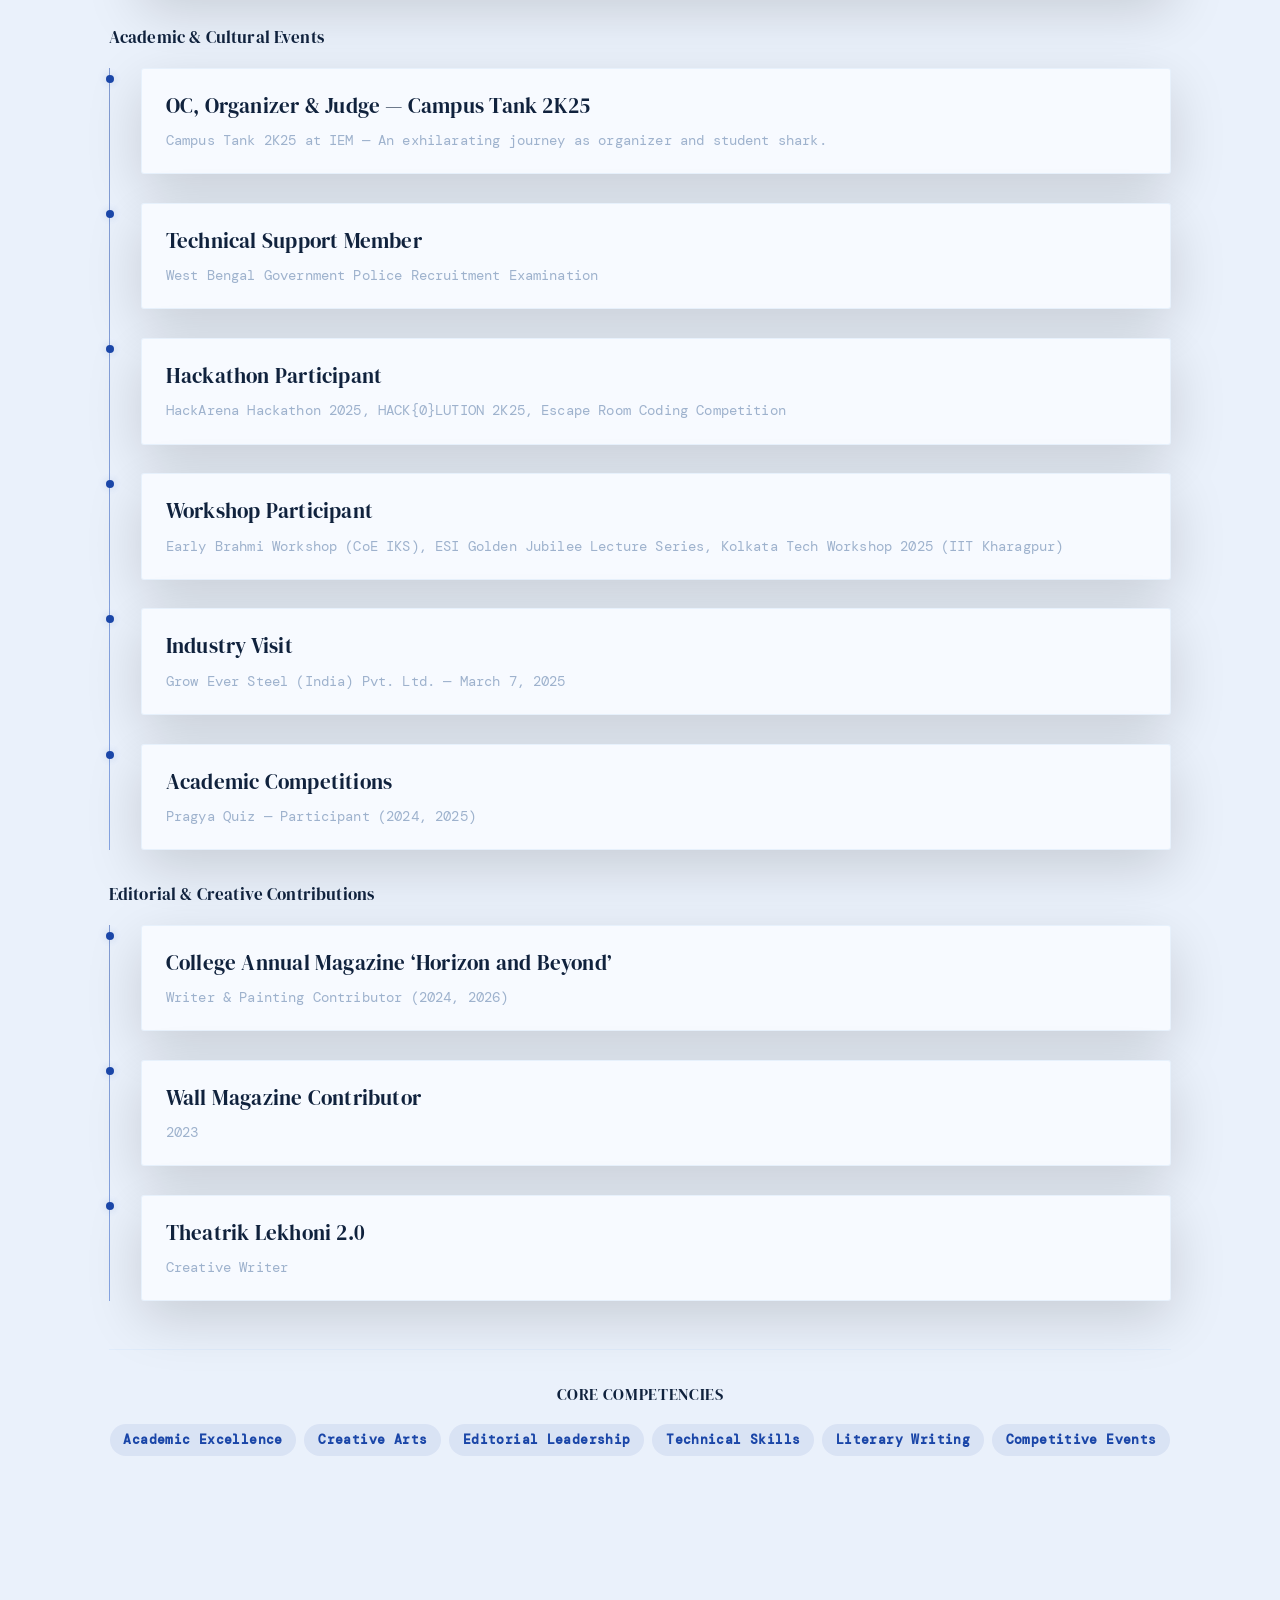
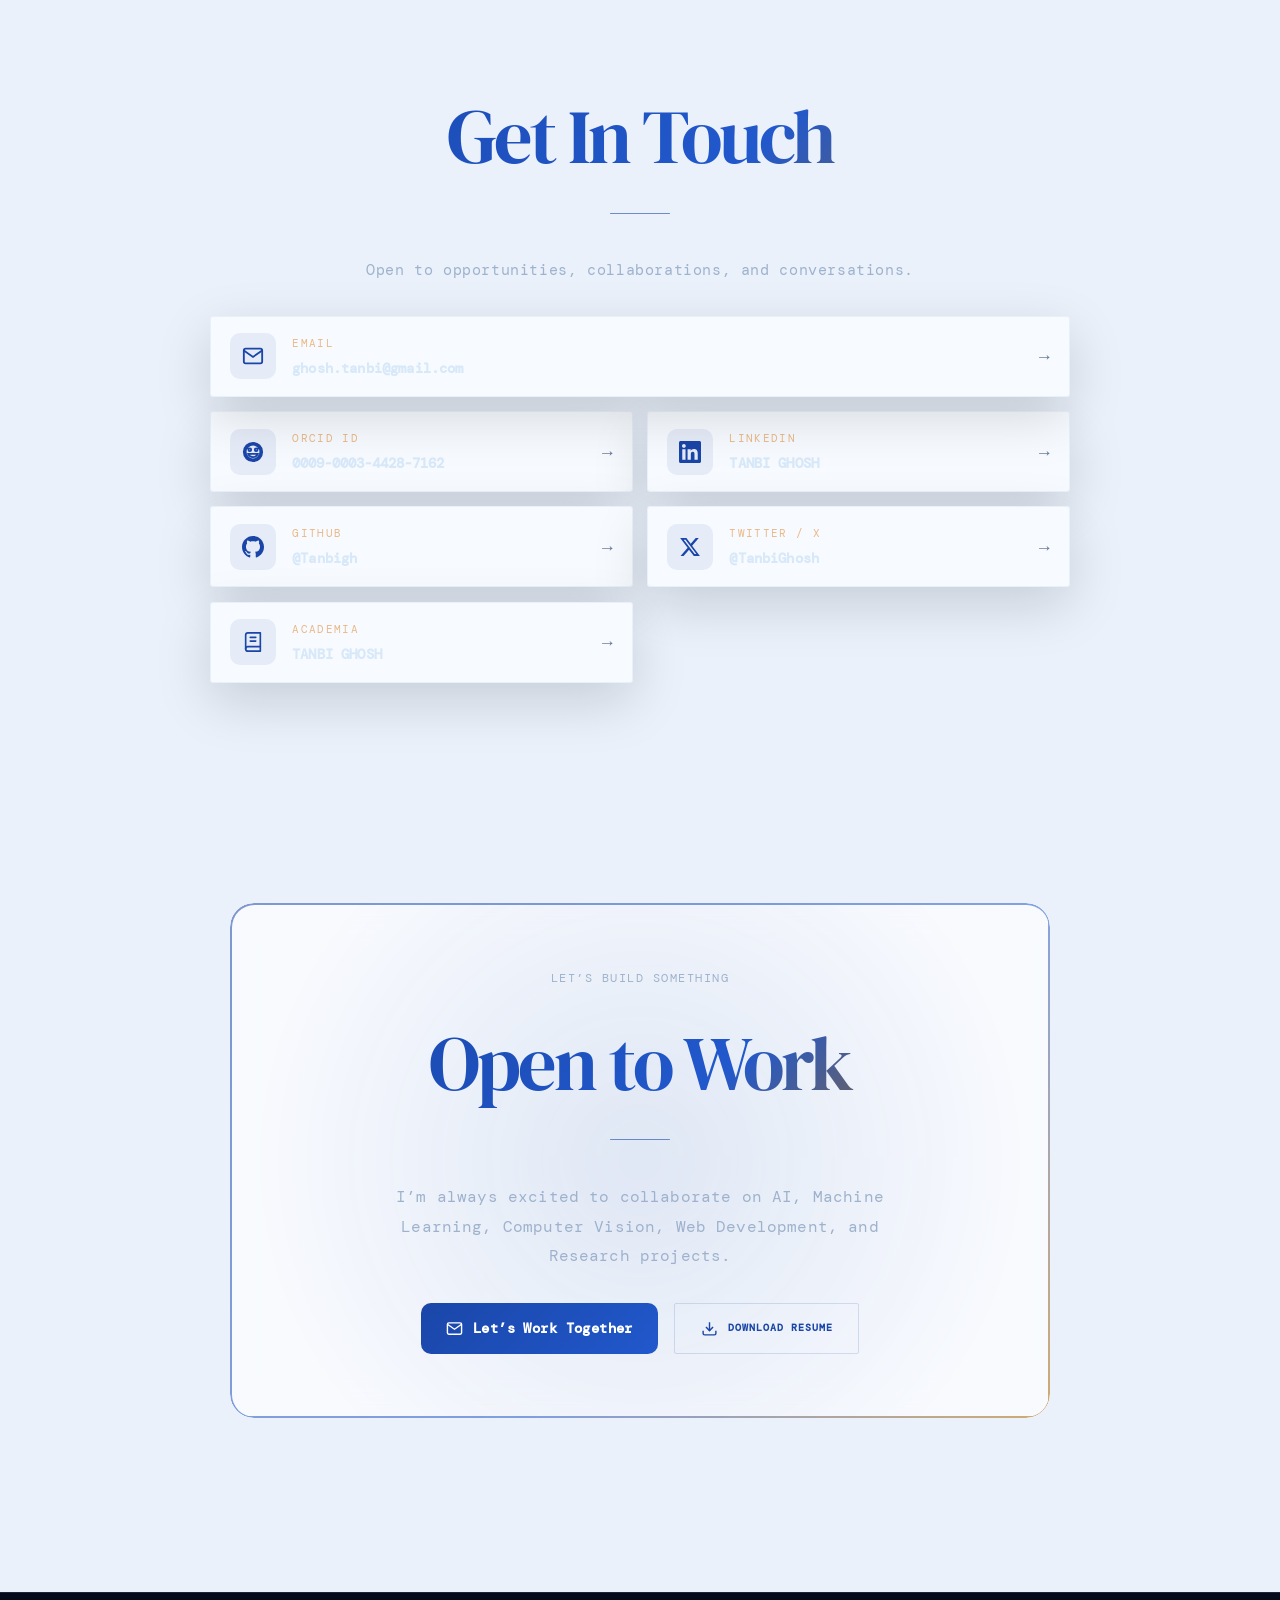
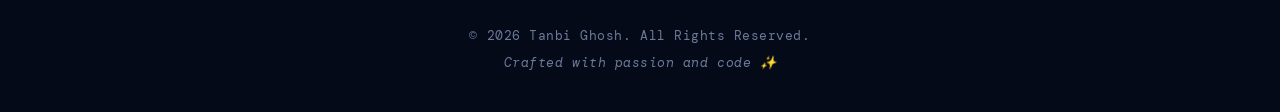
==== commit 81ea821e: "Update portfolio design, CV, navbar, toggle and music" ====
--- a/index.html
+++ b/index.html
@@ -1,62 +1,56 @@
 <!DOCTYPE html>
-<html lang="en" data-theme="dark">
+
+<html data-theme="dark" lang="en">
 <head>
-    <meta charset="UTF-8">
-    <meta name="viewport" content="width=device-width, initial-scale=1.0, viewport-fit=cover">
-
-    <!-- ═══ PRIMARY SEO ═══ -->
-    <title>Tanbi Ghosh | BCA Graduate, Developer &amp; Creative Writer</title>
-    <meta name="description" content="Portfolio of Tanbi Ghosh, a BCA graduate from IEM Kolkata specializing in web development, machine learning, editorial writing, and creative arts.">
-    <meta name="keywords" content="Tanbi Ghosh, BCA graduate, web developer, MERN stack developer, IEM Kolkata, portfolio, creative writer, machine learning">
-    <meta name="author" content="Tanbi Ghosh">
-    <meta name="robots" content="index, follow">
-    <link rel="canonical" href="https://tanbigh.github.io/">
-
-    <!-- ═══ OPEN GRAPH ═══ -->
-    <meta property="og:type" content="website">
-    <meta property="og:title" content="Tanbi Ghosh | BCA Graduate, Developer & Creative Writer">
-    <meta property="og:description" content="Portfolio of Tanbi Ghosh, a BCA graduate from IEM Kolkata specializing in web development, machine learning, editorial writing, and creative arts.">
-    <meta property="og:url" content="https://tanbigh.github.io/">
-    <meta property="og:image" content="https://tanbigh.github.io/assets/icon-512.png">
-    <meta property="og:locale" content="en_US">
-    <meta property="og:site_name" content="Tanbi Ghosh Portfolio">
-
-    <!-- ═══ TWITTER CARD ═══ -->
-    <meta name="twitter:card" content="summary">
-    <meta name="twitter:title" content="Tanbi Ghosh | BCA Graduate, Developer & Creative Writer">
-    <meta name="twitter:description" content="Portfolio of Tanbi Ghosh, a BCA graduate from IEM Kolkata specializing in web development, machine learning, editorial writing, and creative arts.">
-    <meta name="twitter:image" content="https://tanbigh.github.io/assets/icon-512.png">
-    <meta name="twitter:site" content="@TanbiGhosh">
-
-    <!-- ═══ THEME / FAVICON ═══ -->
-    <meta name="theme-color" content="#05060a" media="(prefers-color-scheme: dark)">
-    <meta name="theme-color" content="#f0f4fb" media="(prefers-color-scheme: light)">
-    <link rel="icon" href="favicon.ico" sizes="any">
-    <link rel="icon" type="image/png" sizes="32x32" href="assets/favicon-32x32.png">
-    <link rel="icon" type="image/png" sizes="16x16" href="assets/favicon-16x16.png">
-    <link rel="apple-touch-icon" sizes="180x180" href="assets/apple-touch-icon.png">
-    <link rel="icon" type="image/png" sizes="192x192" href="assets/android-chrome-192x192.png">
-    <link rel="manifest" href="site.webmanifest">
-
-    <!-- ═══ FONTS ═══ -->
-    <link rel="preconnect" href="https://fonts.googleapis.com">
-    <link rel="preconnect" href="https://fonts.gstatic.com" crossorigin>
-    <link href="https://fonts.googleapis.com/css2?family=DM+Serif+Display:ital@0;1&family=DM+Mono:wght@300;400;500&display=swap" rel="stylesheet">
-
-    <link rel="stylesheet" href="style.css">
-
-    <!-- ═══ STRUCTURED DATA ═══ -->
-    <script type="application/ld+json">
+<meta charset="utf-8"/>
+<meta content="width=device-width, initial-scale=1.0, viewport-fit=cover" name="viewport"/>
+<!-- ═══ PRIMARY SEO ═══ -->
+<title>Tanbi Ghosh | MCA Student &amp; AI Researcher</title>
+<meta content="Portfolio of Tanbi Ghosh, MCA student, AI and computer vision researcher, and developer." name="description"/>
+<meta content="Tanbi Ghosh, MCA student, artificial intelligence, machine learning, computer vision, portfolio, research, software developer" name="keywords"/>
+<meta content="Tanbi Ghosh" name="author"/>
+<meta content="index, follow" name="robots"/>
+<link href="https://tg-portfolio-black.vercel.app/" rel="canonical"/>
+<!-- ═══ OPEN GRAPH ═══ -->
+<meta content="website" property="og:type"/>
+<meta content="Tanbi Ghosh | BCA Graduate, Developer &amp; Creative Writer" property="og:title"/>
+<meta content="Portfolio of Tanbi Ghosh, MCA student, AI and computer vision researcher, and developer." property="og:description"/>
+<meta content="https://tg-portfolio-black.vercel.app/" property="og:url"/>
+<meta content="https://tg-portfolio-black.vercel.app/assets/icon-512.png" property="og:image"/>
+<meta content="en_US" property="og:locale"/>
+<meta content="Tanbi Ghosh Portfolio" property="og:site_name"/>
+<!-- ═══ TWITTER CARD ═══ -->
+<meta content="summary" name="twitter:card"/>
+<meta content="Tanbi Ghosh | BCA Graduate, Developer &amp; Creative Writer" name="twitter:title"/>
+<meta content="Portfolio of Tanbi Ghosh, MCA student, AI and computer vision researcher, and developer." name="twitter:description"/>
+<meta content="https://tg-portfolio-black.vercel.app/assets/icon-512.png" name="twitter:image"/>
+<meta content="@TanbiGhosh" name="twitter:site"/>
+<!-- ═══ THEME / FAVICON ═══ -->
+<meta content="#05060a" media="(prefers-color-scheme: dark)" name="theme-color"/>
+<meta content="#f0f4fb" media="(prefers-color-scheme: light)" name="theme-color"/>
+<link href="favicon.ico" rel="icon" sizes="any"/>
+<link href="assets/favicon-32x32.png" rel="icon" sizes="32x32" type="image/png"/>
+<link href="assets/favicon-16x16.png" rel="icon" sizes="16x16" type="image/png"/>
+<link href="assets/apple-touch-icon.png" rel="apple-touch-icon" sizes="180x180"/>
+<link href="assets/android-chrome-192x192.png" rel="icon" sizes="192x192" type="image/png"/>
+<link href="site.webmanifest" rel="manifest"/>
+<!-- ═══ FONTS ═══ -->
+<link href="https://fonts.googleapis.com" rel="preconnect"/>
+<link crossorigin="" href="https://fonts.gstatic.com" rel="preconnect"/>
+<link href="https://fonts.googleapis.com/css2?family=DM+Serif+Display:ital@0;1&amp;family=DM+Mono:wght@300;400;500&amp;display=swap" rel="stylesheet"/>
+<link href="style.css" rel="stylesheet"/>
+<!-- ═══ STRUCTURED DATA ═══ -->
+<script type="application/ld+json">
     {
       "@context": "https://schema.org",
       "@type": "Person",
       "name": "Tanbi Ghosh",
-      "url": "https://tanbigh.github.io/",
+      "url": "https://tg-portfolio-black.vercel.app/",
       "alumniOf": {
         "@type": "CollegeOrUniversity",
-        "name": "Institute of Engineering and Management (IEM), Kolkata"
+        "name": "Sister Nivedita University, Kolkata"
       },
-      "jobTitle": "Developer, Writer, and Creative Artist",
+      "jobTitle": "MCA Student and AI Researcher",
       "sameAs": [
         "https://www.linkedin.com/in/tanbi-ghosh-333945281",
         "https://github.com/Tanbigh",
@@ -67,946 +61,892 @@
     </script>
 </head>
 <body>
-
 <a class="skip-link" href="#main-content">Skip to main content</a>
-
 <!-- CURSOR EFFECTS -->
-<div id="cursorGlow" class="cursor-glow" aria-hidden="true"></div>
-<div id="cursorSpotlight" class="cursor-spotlight" aria-hidden="true"></div>
-
+<div aria-hidden="true" class="cursor-glow" id="cursorGlow"></div>
+<div aria-hidden="true" class="cursor-spotlight" id="cursorSpotlight"></div>
 <!-- ═══════════════════════════════════════
      LOADING SCREEN
 ═══════════════════════════════════════ -->
-<div id="loadingScreen" class="loading-screen" role="status" aria-label="Loading portfolio">
-    <div class="loader-bg-grid" aria-hidden="true"></div>
-    <div class="loader-rings" aria-hidden="true">
-        <div class="loader-ring r1"></div>
-        <div class="loader-ring r2"></div>
-        <div class="loader-ring r3"></div>
-    </div>
-    <div class="loader-meteors" aria-hidden="true">
-        <span></span><span></span><span></span><span></span>
-        <span></span><span></span><span></span><span></span>
-    </div>
-    <div class="loader-content">
-        <div class="loader-logo-wrap">
-            <div class="loader-logo" aria-hidden="true">TG</div>
-            <div class="loader-logo-glow" aria-hidden="true"></div>
-        </div>
-        <div class="loader-bar-wrap">
-            <div class="loader-bar" id="loaderBar">
-                <div class="loader-bar-shine"></div>
-            </div>
-        </div>
-        <p class="loader-text" id="loaderText">Initializing...</p>
-        <div class="loader-dots" aria-hidden="true">
-            <span></span><span></span><span></span>
-        </div>
-    </div>
-    <div class="loader-particles" aria-hidden="true">
-        <span></span><span></span><span></span><span></span>
-        <span></span><span></span><span></span><span></span>
-    </div>
-    <div class="loader-corner-deco" aria-hidden="true">
-        <span class="c1"></span><span class="c2"></span>
-        <span class="c3"></span><span class="c4"></span>
-    </div>
-</div>
-
+<div aria-label="Loading portfolio" class="loading-screen" id="loadingScreen" role="status">
+<div aria-hidden="true" class="loader-bg-grid"></div>
+<div aria-hidden="true" class="loader-rings">
+<div class="loader-ring r1"></div>
+<div class="loader-ring r2"></div>
+<div class="loader-ring r3"></div>
+</div>
+<div aria-hidden="true" class="loader-meteors">
+<span></span><span></span><span></span><span></span>
+<span></span><span></span><span></span><span></span>
+</div>
+<div class="loader-content">
+<div class="loader-logo-wrap">
+<div aria-hidden="true" class="loader-logo">TG</div>
+<div aria-hidden="true" class="loader-logo-glow"></div>
+</div>
+<div class="loader-bar-wrap">
+<div class="loader-bar" id="loaderBar">
+<div class="loader-bar-shine"></div>
+</div>
+</div>
+<p class="loader-text" id="loaderText">Initializing...</p>
+<div aria-hidden="true" class="loader-dots">
+<span></span><span></span><span></span>
+</div>
+</div>
+<div aria-hidden="true" class="loader-particles">
+<span></span><span></span><span></span><span></span>
+<span></span><span></span><span></span><span></span>
+</div>
+<div aria-hidden="true" class="loader-corner-deco">
+<span class="c1"></span><span class="c2"></span>
+<span class="c3"></span><span class="c4"></span>
+</div>
+</div>
 <!-- FLOATING CONTROLS -->
-<div class="floating-controls" role="group" aria-label="Accessibility and preference controls">
-    <button type="button" class="ctrl-btn" id="themeToggle" aria-label="Switch to light theme" aria-pressed="false" title="Toggle theme">
-        <span class="ctrl-icon theme-icon-dark" aria-hidden="true">&#9728;</span>
-        <span class="ctrl-icon theme-icon-light" style="display:none" aria-hidden="true">&#9790;</span>
-    </button>
-    <button type="button" class="ctrl-btn" id="musicToggle" aria-label="Toggle background music" aria-pressed="false" title="Toggle music">
-        <span class="ctrl-icon music-icon-on" aria-hidden="true">&#9834;</span>
-        <span class="ctrl-icon music-icon-off" style="display:none" aria-hidden="true">&#9833;</span>
-    </button>
-</div>
-
-<audio id="bgMusic" loop preload="none" aria-hidden="true">
-    <source src="assets/ambient.mp3" type="audio/mpeg">
+<div aria-label="Accessibility and preference controls" class="floating-controls" role="group">
+<button aria-label="Switch to light theme" aria-pressed="false" class="ctrl-btn" id="themeToggle" title="Toggle theme" type="button">
+<span aria-hidden="true" class="ctrl-icon theme-icon-dark">☀</span>
+<span aria-hidden="true" class="ctrl-icon theme-icon-light" style="display:none">☾</span>
+</button>
+<button aria-label="Toggle background music" aria-pressed="false" class="ctrl-btn" id="musicToggle" title="Toggle music" type="button">
+<span aria-hidden="true" class="ctrl-icon music-icon-on">♪</span>
+<span aria-hidden="true" class="ctrl-icon music-icon-off" style="display:none">♩</span>
+</button>
+</div>
+<audio aria-hidden="true" id="bgMusic" loop="" preload="metadata">
+<source src="assets/ambient.mp3" type="audio/mpeg"/>
 </audio>
-
 <!-- Animated Background -->
-<div class="bg-animation" aria-hidden="true">
-    <span></span><span></span><span></span><span></span>
-</div>
-
+<div aria-hidden="true" class="bg-animation">
+<span></span><span></span><span></span><span></span>
+</div>
 <!-- ═══════════════════════════════════════
      NAVIGATION
 ═══════════════════════════════════════ -->
-<nav role="navigation" aria-label="Main navigation">
-    <div class="nav-container">
-        <a href="#home" class="nav-logo" aria-label="Tanbi Ghosh — back to top">TG</a>
-        <button type="button" class="mobile-menu-toggle" id="mobileMenuToggle"
-                aria-label="Toggle mobile menu" aria-expanded="false" aria-controls="navMenu">
-            <span></span><span></span><span></span>
-        </button>
-        <ul class="nav-menu" id="navMenu" role="list">
-            <li role="listitem"><a href="#home" class="hl-hover">Home</a></li>
-            <li role="listitem"><a href="#about" class="hl-hover">About</a></li>
-            <li role="listitem"><a href="#experience" class="hl-hover">Experience</a></li>
-            <li role="listitem"><a href="#projects" class="hl-hover">Projects</a></li>
-            <li role="listitem"><a href="#collaborations" class="hl-hover">Collaborations</a></li>
-            <li role="listitem"><a href="#skills" class="hl-hover">Skills</a></li>
-            <li role="listitem"><a href="#achievements" class="hl-hover">Events &amp; Achievements</a></li>
-            <li role="listitem"><a href="#contact" class="hl-hover">Contact</a></li>
-        </ul>
-    </div>
+<nav aria-label="Main navigation" role="navigation">
+<div class="nav-container">
+<a aria-label="Tanbi Ghosh — back to top" class="nav-logo" href="#home">TG</a>
+<button aria-controls="navMenu" aria-expanded="false" aria-label="Toggle mobile menu" class="mobile-menu-toggle" id="mobileMenuToggle" type="button">
+<span></span><span></span><span></span>
+</button>
+<ul class="nav-menu" id="navMenu" role="list"><li role="listitem"><a aria-current="page" class="hl-hover" href="#home">Home</a></li><li role="listitem"><a class="hl-hover" href="#about">About</a></li><li role="listitem"><a class="hl-hover" href="#education">Education</a></li><li role="listitem"><a class="hl-hover" href="#publications">Publications</a></li><li role="listitem"><a class="hl-hover" href="#experience">Experience</a></li><li role="listitem"><a class="hl-hover" href="#projects">Projects</a></li><li role="listitem"><a class="hl-hover" href="#collaborations">Collaborations</a></li><li role="listitem"><a class="hl-hover" href="#skills">Skills</a></li><li role="listitem"><a class="hl-hover" href="#achievements">Achievements</a></li><li role="listitem"><a class="hl-hover" href="#contact">Contact</a></li></ul>
+</div>
 </nav>
-
 <main id="main-content">
-
 <!-- ═══════════════════════════════════════
      HERO SECTION
 ═══════════════════════════════════════ -->
-<section id="home" class="hero" aria-label="Introduction">
-    <div class="hero-content">
-        <div class="profile-image-container">
-            <!-- Primary orbit ring: blue dot, clockwise -->
-            <div class="orbit-ring" aria-hidden="true">
-                <div class="orbit-dot"></div>
-            </div>
-            <!-- Second orbit ring: gold dot, counter-clockwise, wider -->
-            <div class="orbit-ring orbit-ring-2" aria-hidden="true">
-                <div class="orbit-dot orbit-dot-2"></div>
-            </div>
-            <img src="assets/profile.jpeg"
-                 alt="Portrait of Tanbi Ghosh"
-                 class="profile-image"
-                 id="profileImg"
-                 width="200" height="200"
-                 fetchpriority="high"
-                 onerror="this.onerror=null;this.src='assets/profile.svg'"
-                 draggable="false">
-        </div>
-        <h1 class="hl-hover">Hello, I'm Tanbi Ghosh</h1>
-        <h2>BCA Graduate | Developer | Writer | Creative Artist</h2>
-        <p class="hero-location">Kolkata, West Bengal, India</p>
-    </div>
+<section aria-label="Introduction" class="hero hero-clean" id="home">
+<div aria-hidden="true" class="hero-clean-grid"></div>
+<div class="hero-clean-copy">
+<p class="hero-kicker"><span class="status-dot"></span> MCA STUDENT · AI &amp; COMPUTER VISION RESEARCH</p>
+<p class="hero-overline">Research · Technology · Accessible Innovation</p>
+<h1>Tanbi <span>Ghosh</span></h1>
+<p class="hero-role">Exploring intelligent systems.<br/>Building technology with purpose.</p>
+<p class="hero-intro">I am an MCA student at Sister Nivedita University, Kolkata, with research interests in Artificial Intelligence, Computer Vision, Deep Learning, and accessible human–computer interaction.</p>
+<div class="hero-actions">
+<a class="hero-cta hero-cta-primary" download="" href="assets/Tanbi_Ghosh_CV.pdf">Download CV <span>↓</span></a>
+<a class="hero-cta hero-cta-quiet" href="#projects">Explore research <span>↗</span></a>
+<a class="hero-cta hero-cta-quiet" href="#contact">Contact <span>↗</span></a>
+</div>
+<div class="hero-meta"><span>Kolkata, West Bengal, India</span><span>Open to research &amp; collaboration</span></div>
+</div>
+<div class="hero-clean-visual">
+<div class="hero-photo-frame"><img alt="Portrait of Tanbi Ghosh" onerror="this.src='assets/profile.svg'" src="assets/profile.jpeg"/></div>
+<div class="hero-photo-label"><span>01 / PROFILE</span><span>2026 — PRESENT</span></div>
+<div class="hero-side-note">COMPUTER<br/>VISION<br/><b>✳</b> RESEARCH</div>
+</div>
+<a class="scroll-cue" href="#about"><span>SCROLL TO EXPLORE</span><i></i></a>
 </section>
-
 <!-- BUBBLE SECTION DIVIDER: Home to About -->
-<div class="section-bubble-divider" aria-hidden="true">
-    <div class="bubble-divider-inner">
-        <span class="sdiv-bubble b1"></span>
-        <span class="sdiv-bubble b2"></span>
-        <span class="sdiv-bubble b3"></span>
-        <span class="sdiv-bubble b4"></span>
-        <span class="sdiv-bubble b5"></span>
-        <span class="sdiv-bubble b6"></span>
-        <span class="sdiv-bubble b7"></span>
-        <span class="sdiv-bubble b8"></span>
-    </div>
-</div>
-
+<div aria-hidden="true" class="section-bubble-divider">
+<div class="bubble-divider-inner">
+<span class="sdiv-bubble b1"></span>
+<span class="sdiv-bubble b2"></span>
+<span class="sdiv-bubble b3"></span>
+<span class="sdiv-bubble b4"></span>
+<span class="sdiv-bubble b5"></span>
+<span class="sdiv-bubble b6"></span>
+<span class="sdiv-bubble b7"></span>
+<span class="sdiv-bubble b8"></span>
+</div>
+</div>
 <!-- ═══════════════════════════════════════
      ABOUT SECTION
 ═══════════════════════════════════════ -->
-<section id="about" aria-labelledby="about-heading">
-    <div class="container">
-        <h2 id="about-heading" class="hl-hover">About Me</h2>
-        <div class="card card-static">
-            <p>A high-achieving Bachelor of Computer Applications (BCA) graduate of the Institute of
-                Engineering and Management (IEM), Kolkata, with a strong academic record and
-                interdisciplinary interests across computer science, operating systems, machine learning,
-                humanities, and creative arts.</p>
-            <p>Actively involved in editorial leadership, academic writing, technical internships, institutional
-                events, and scholarly workshops. Demonstrates intellectual curiosity, organizational responsibility,
-                and a consistent commitment to academic excellence and collaborative learning.</p>
-            <div class="ai-statement">
-                <span class="ai-statement-icon" aria-hidden="true">
-                    <svg width="20" height="20" viewBox="0 0 24 24" fill="none" stroke="currentColor" stroke-width="1.8" stroke-linecap="round" stroke-linejoin="round">
-                        <circle cx="12" cy="12" r="3"></circle>
-                        <path d="M12 2v3M12 19v3M4.2 4.2l2.1 2.1M17.7 17.7l2.1 2.1M2 12h3M19 12h3M4.2 19.8l2.1-2.1M17.7 6.3l2.1-2.1"></path>
-                    </svg>
-                </span>
-                <p><strong>Currently exploring:</strong> I&rsquo;m deeply interested in Artificial Intelligence,
-                    Machine Learning, and Computer Vision. I&rsquo;m continuously learning modern AI technologies
-                    and enjoy building intelligent, accessibility-focused applications &mdash; expanding my
+<section aria-labelledby="about-heading" id="about">
+<div class="container">
+<h2 class="hl-hover" id="about-heading">About Me</h2>
+<div class="card card-static">
+<p>An MCA student at Sister Nivedita University, Kolkata, with a BCA background (CGPA 8.84) and a growing research focus on Artificial Intelligence, Machine Learning, Deep Learning, and Computer Vision. I enjoy connecting technical problem-solving with thoughtful, accessible design.</p>
+<p>My journey includes academic research, technical projects, editorial leadership, internships, and collaborative events. I value curiosity, clear communication, and building technology that can make a meaningful difference.</p>
+<div class="ai-statement">
+<span aria-hidden="true" class="ai-statement-icon">
+<svg fill="none" height="20" stroke="currentColor" stroke-linecap="round" stroke-linejoin="round" stroke-width="1.8" viewbox="0 0 24 24" width="20">
+<circle cx="12" cy="12" r="3"></circle>
+<path d="M12 2v3M12 19v3M4.2 4.2l2.1 2.1M17.7 17.7l2.1 2.1M2 12h3M19 12h3M4.2 19.8l2.1-2.1M17.7 6.3l2.1-2.1"></path>
+</svg>
+</span>
+<p><strong>Currently exploring:</strong> I’m deeply interested in Artificial Intelligence,
+                    Machine Learning, and Computer Vision. I’m continuously learning modern AI technologies
+                    and enjoy building intelligent, accessibility-focused applications — expanding my
                     knowledge through real-world projects, research, and hands-on experimentation.</p>
-            </div>
-            <div class="education-block">
-                <h3 class="hl-hover section-subheading">Education</h3>
-                <div class="education-item">
-                    <p class="education-degree">Bachelor of Computer Applications (BCA)</p>
-                    <p class="education-institute">Institute of Engineering and Management (IEM), Kolkata</p>
-                    <p class="education-year">Graduated 2026</p>
-                </div>
-            </div>
-            <div class="languages-section">
-                <h3 class="hl-hover section-subheading">Languages Known</h3>
-                <div class="language-grid">
-                    <div class="language-item">
-                        <span class="language-name">Bengali</span>
-                        <span class="language-level">Native</span>
-                    </div>
-                    <div class="language-item">
-                        <span class="language-name">English</span>
-                        <span class="language-level">Professional</span>
-                    </div>
-                    <div class="language-item">
-                        <span class="language-name">Hindi</span>
-                        <span class="language-level">Professional</span>
-                    </div>
-                </div>
-            </div>
-        </div>
-    </div>
+</div>
+<div class="education-block" id="education">
+<h3 class="hl-hover section-subheading">Education</h3>
+<div class="education-item">
+<p class="education-degree">Master of Computer Applications (MCA)</p>
+<p class="education-institute">Sister Nivedita University, Kolkata</p>
+<p class="education-year">2026 – Present</p>
+</div>
+<div class="education-item">
+<p class="education-degree">Bachelor of Computer Applications (BCA)</p>
+<p class="education-institute">Institute of Engineering and Management (IEM), Kolkata</p>
+<p class="education-year">Graduated 2026</p>
+</div>
+</div>
+<div class="languages-section">
+<h3 class="hl-hover section-subheading">Languages Known</h3>
+<div class="language-grid">
+<div class="language-item">
+<span class="language-name">Bengali</span>
+<span class="language-level">Native</span>
+</div>
+<div class="language-item">
+<span class="language-name">English</span>
+<span class="language-level">Professional</span>
+</div>
+<div class="language-item">
+<span class="language-name">Hindi</span>
+<span class="language-level">Professional</span>
+</div>
+</div>
+</div>
+</div>
+</div>
 </section>
-
+<!-- ═══════════════════════════════════════
+     PUBLICATIONS & RESEARCH OUTPUT
+═══════════════════════════════════════ -->
+<section aria-labelledby="publications-heading" id="publications">
+<div class="container">
+<p class="section-eyebrow">Research &amp; Academic Work</p>
+<h2 class="hl-hover" id="publications-heading">Publications</h2>
+<div class="publication-list">
+<article class="publication-card">
+<div class="publication-year">2026</div>
+<div class="publication-content">
+<span class="publication-status under-review">Under Review</span>
+<h3>IndiToon MemeNet: Dual-Path Deep Framework for Person Recognition and Unethical Content Classification Using the Custom Cartoon Meme Dataset</h3>
+<p class="publication-authors">Jayanta Paul, Abhijit Mitra, <strong>Tanbi Ghosh</strong>, Jaya Sil</p>
+<p>Submitted to <em>Neurocomputing</em>.</p>
+</div>
+</article>
+<article class="publication-card">
+<div class="publication-year">2026</div>
+<div class="publication-content">
+<span class="publication-status accepted">Accepted</span>
+<h3>ResViT-HybridSignNet: Hybrid CNN–Transformer Learning with a Customized Dataset for Indian Sign Language Recognition</h3>
+<p class="publication-authors"><strong>Tanbi Ghosh</strong></p>
+<p>Accepted for presentation at ICMLDE-2026; selected for further publication processing in <em>Procedia Computer Science</em>.</p>
+</div>
+</article>
+</div>
+</div>
+</section>
 <!-- ═══════════════════════════════════════
      EXPERIENCE SECTION — Timeline Redesign
 ═══════════════════════════════════════ -->
-<section id="experience" class="experience-section" aria-labelledby="experience-heading">
-    <div class="container">
-        <div class="experience-layout">
-
-            <!-- LEFT: intro / sticky on desktop -->
-            <div class="experience-intro reveal-init reveal-left">
-                <p class="exp-eyebrow">Career Path</p>
-                <h2 id="experience-heading" class="hl-hover">Take a look at my past experience</h2>
-                <p class="experience-subtitle">From editorial leadership to full-stack internships &mdash;
+<section aria-labelledby="experience-heading" class="experience-section" id="experience">
+<div class="container">
+<div class="experience-layout">
+<!-- LEFT: intro / sticky on desktop -->
+<div class="experience-intro reveal-init reveal-left">
+<p class="exp-eyebrow">Career Path</p>
+<h2 class="hl-hover" id="experience-heading">Take a look at my past experience</h2>
+<p class="experience-subtitle">From editorial leadership to internships, research &amp; student initiatives —
                     every role has shaped how I build, write, and lead.</p>
-                <a href="assets/CV final.pdf" download class="btn-resume ripple-btn resume-download-btn">
-                    <svg width="17" height="17" viewBox="0 0 24 24" fill="none" stroke="currentColor" stroke-width="2" aria-hidden="true">
-                        <path d="M21 15v4a2 2 0 0 1-2 2H5a2 2 0 0 1-2-2v-4"></path>
-                        <polyline points="7 10 12 15 17 10"></polyline>
-                        <line x1="12" y1="15" x2="12" y2="3"></line>
-                    </svg>
+<a class="btn-resume ripple-btn resume-download-btn" download="" href="assets/Tanbi_Ghosh_CV.pdf">
+<svg aria-hidden="true" fill="none" height="17" stroke="currentColor" stroke-width="2" viewbox="0 0 24 24" width="17">
+<path d="M21 15v4a2 2 0 0 1-2 2H5a2 2 0 0 1-2-2v-4"></path>
+<polyline points="7 10 12 15 17 10"></polyline>
+<line x1="12" x2="12" y1="15" y2="3"></line>
+</svg>
                     Download Resume
                 </a>
-            </div>
-
-            <!-- RIGHT: scrollable timeline of experience cards -->
-            <div class="experience-scroll">
-                <div class="experience-track" role="list" aria-label="Work and leadership experience, newest first">
-
-                    <article class="exp-node reveal-init" role="listitem">
-                        <span class="exp-node-dot" aria-hidden="true"></span>
-                        <div class="exp-node-card">
-                            <div class="exp-node-media">
-                                <img src="assets/GKB.JPG" alt=""
-                                     width="88" height="88"
-                                     loading="lazy" decoding="async" data-initials="GB"
-                                     onerror="handleExpImageError(this)">
-                            </div>
-                            <div class="exp-node-body">
-                                <span class="exp-node-duration">2022 &ndash; Present</span>
-                                <h3 class="exp-node-position">Deputy Secretary &amp; Editorial Lead</h3>
-                                <p class="exp-node-org">Gyan Ke Bytes &mdash; Ashram Campus Official News Magazine</p>
-                                <p class="exp-node-desc">Chief responsibilities include academic and institutional
+</div>
+<!-- RIGHT: scrollable timeline of experience cards -->
+<div class="experience-scroll">
+<div aria-label="Work and leadership experience, newest first" class="experience-track" role="list">
+<article class="exp-node reveal-init" role="listitem">
+<span aria-hidden="true" class="exp-node-dot"></span>
+<div class="exp-node-card">
+<div class="exp-node-media">
+<img alt="" data-initials="GB" decoding="async" height="88" loading="lazy" onerror="handleExpImageError(this)" src="assets/GKB.JPG" width="88"/>
+</div>
+<div class="exp-node-body">
+<span class="exp-node-duration">2022 – Present</span>
+<h3 class="exp-node-position">Deputy Secretary &amp; Editorial Lead</h3>
+<p class="exp-node-org">Gyan Ke Bytes — Ashram Campus Official News Magazine</p>
+<p class="exp-node-desc">Chief responsibilities include academic and institutional
                                     news writing, content editing and proofreading, editorial planning, team
                                     coordination, and publication design supervision.</p>
-                                <p class="exp-node-skills">Skills: <span>Content Writing, Team Management</span></p>
-                                <div class="tag-row">
-                                    <span class="tech-tag">Editorial</span>
-                                    <span class="tech-tag">Leadership</span>
-                                    <span class="tech-tag">Publishing</span>
-                                </div>
-                            </div>
-                        </div>
-                    </article>
-
-                    <article class="exp-node reveal-init" role="listitem">
-                        <span class="exp-node-dot" aria-hidden="true"></span>
-                        <div class="exp-node-card">
-                            <div class="exp-node-media">
-                                <img src="assets/Campus Tank.png" alt=""
-                                     width="88" height="88"
-                                     loading="lazy" decoding="async" data-initials="CT"
-                                     onerror="handleExpImageError(this)">
-                            </div>
-                            <div class="exp-node-body">
-                                <span class="exp-node-duration">2025</span>
-                                <h3 class="exp-node-position">OC &amp; Organizer &mdash; Campus Tank IEM 2025</h3>
-                                <p class="exp-node-org">Campus Tank 2K25 | IEM Kolkata</p>
-                                <p class="exp-node-desc">An exhilarating journey as both an organizer and a student
-                                    shark at IEM's high-energy entrepreneurship arena &mdash; watching sharp minds
+<p class="exp-node-skills">Skills: <span>Content Writing, Team Management</span></p>
+<div class="tag-row">
+<span class="tech-tag">Editorial</span>
+<span class="tech-tag">Leadership</span>
+<span class="tech-tag">Publishing</span>
+</div>
+</div>
+</div>
+</article>
+<article class="exp-node reveal-init" role="listitem">
+<span aria-hidden="true" class="exp-node-dot"></span>
+<div class="exp-node-card">
+<div class="exp-node-media">
+<img alt="" data-initials="CT" decoding="async" height="88" loading="lazy" onerror="handleExpImageError(this)" src="assets/Campus Tank.png" width="88"/>
+</div>
+<div class="exp-node-body">
+<span class="exp-node-duration">2025</span>
+<h3 class="exp-node-position">OC &amp; Organizer — Campus Tank IEM 2025</h3>
+<p class="exp-node-org">Campus Tank 2K25 | IEM Kolkata</p>
+<p class="exp-node-desc">An exhilarating journey as both an organizer and a student
+                                    shark at IEM's high-energy entrepreneurship arena — watching sharp minds
                                     pitch startup ideas, strike deals, and embrace the entrepreneurial mindset in a
                                     competitive, high-stakes environment.</p>
-                                <div class="tag-row">
-                                    <span class="tech-tag">Organizer</span>
-                                    <span class="tech-tag">Judge</span>
-                                    <span class="tech-tag">Student Shark</span>
-                                    <span class="tech-tag">Entrepreneurship</span>
-                                </div>
-                            </div>
-                        </div>
-                    </article>
-
-                    <article class="exp-node reveal-init" role="listitem">
-                        <span class="exp-node-dot" aria-hidden="true"></span>
-                        <div class="exp-node-card">
-                            <div class="exp-node-media">
-                                <img src="assets/Euphoria genx.jpg" alt=""
-                                     width="88" height="88"
-                                     loading="lazy" decoding="async" data-initials="EG"
-                                     onerror="handleExpImageError(this)">
-                            </div>
-                            <div class="exp-node-body">
-                                <span class="exp-node-duration">2025</span>
-                                <h3 class="exp-node-position">MERN Stack Development Intern</h3>
-                                <p class="exp-node-org">Euphoria GenX</p>
-                                <p class="exp-node-desc">Built and debugged full-stack features across the
+<div class="tag-row">
+<span class="tech-tag">Organizer</span>
+<span class="tech-tag">Judge</span>
+<span class="tech-tag">Student Shark</span>
+<span class="tech-tag">Entrepreneurship</span>
+</div>
+</div>
+</div>
+</article>
+<article class="exp-node reveal-init" role="listitem">
+<span aria-hidden="true" class="exp-node-dot"></span>
+<div class="exp-node-card">
+<div class="exp-node-media">
+<img alt="" data-initials="EG" decoding="async" height="88" loading="lazy" onerror="handleExpImageError(this)" src="assets/Euphoria genx.jpg" width="88"/>
+</div>
+<div class="exp-node-body">
+<span class="exp-node-duration">2025</span>
+<h3 class="exp-node-position">Web Development Intern</h3>
+<p class="exp-node-org">Euphoria GenX</p>
+<p class="exp-node-desc">Built and debugged full-stack features across the
                                     MongoDB, Express, React, and Node stack, working alongside the engineering
                                     team on real product tasks.</p>
-                                <div class="tag-row">
-                                    <span class="tech-tag">MongoDB</span>
-                                    <span class="tech-tag">Express</span>
-                                    <span class="tech-tag">React</span>
-                                    <span class="tech-tag">Node.js</span>
-                                </div>
-                            </div>
-                        </div>
-                    </article>
-
-                    <article class="exp-node reveal-init" role="listitem">
-                        <span class="exp-node-dot" aria-hidden="true"></span>
-                        <div class="exp-node-card">
-                            <div class="exp-node-media">
-                                <img src="assets/Apex planet.png" alt=""
-                                     width="88" height="88"
-                                     loading="lazy" decoding="async" data-initials="AP"
-                                     onerror="handleExpImageError(this)">
-                            </div>
-                            <div class="exp-node-body">
-                                <span class="exp-node-duration">2025</span>
-                                <h3 class="exp-node-position">Web Development Intern</h3>
-                                <p class="exp-node-org">ApexPlanet Software Pvt. Ltd.</p>
-                                <p class="exp-node-desc">Developed and styled responsive web interfaces, gaining
+<div class="tag-row">
+<span class="tech-tag">MongoDB</span>
+<span class="tech-tag">Express</span>
+<span class="tech-tag">React</span>
+<span class="tech-tag">Node.js</span>
+</div>
+</div>
+</div>
+</article>
+<article class="exp-node reveal-init" role="listitem">
+<span aria-hidden="true" class="exp-node-dot"></span>
+<div class="exp-node-card">
+<div class="exp-node-media">
+<img alt="" data-initials="AP" decoding="async" height="88" loading="lazy" onerror="handleExpImageError(this)" src="assets/Apex planet.png" width="88"/>
+</div>
+<div class="exp-node-body">
+<span class="exp-node-duration">2025</span>
+<h3 class="exp-node-position">Web Development Intern</h3>
+<p class="exp-node-org">ApexPlanet Software Pvt. Ltd.</p>
+<p class="exp-node-desc">Developed and styled responsive web interfaces, gaining
                                     hands-on practice translating design specs into clean, functional front-end
                                     code.</p>
-                                <div class="tag-row">
-                                    <span class="tech-tag">HTML</span>
-                                    <span class="tech-tag">CSS</span>
-                                    <span class="tech-tag">JavaScript</span>
-                                </div>
-                            </div>
-                        </div>
-                    </article>
-
-                    <article class="exp-node reveal-init" role="listitem">
-                        <span class="exp-node-dot" aria-hidden="true"></span>
-                        <div class="exp-node-card">
-                            <div class="exp-node-media">
-                                <img src="assets/codsoft.png" alt=""
-                                     width="88" height="88"
-                                     loading="lazy" decoding="async" data-initials="CS"
-                                     onerror="handleExpImageError(this)">
-                            </div>
-                            <div class="exp-node-body">
-                                <span class="exp-node-duration">2025 &mdash; January Session</span>
-                                <h3 class="exp-node-position">Web Development Intern</h3>
-                                <p class="exp-node-org">CodSoft</p>
-                                <p class="exp-node-desc">Completed a series of front-end development tasks,
+<div class="tag-row">
+<span class="tech-tag">HTML</span>
+<span class="tech-tag">CSS</span>
+<span class="tech-tag">JavaScript</span>
+</div>
+</div>
+</div>
+</article>
+<article class="exp-node reveal-init" role="listitem">
+<span aria-hidden="true" class="exp-node-dot"></span>
+<div class="exp-node-card">
+<div class="exp-node-media">
+<img alt="" data-initials="CS" decoding="async" height="88" loading="lazy" onerror="handleExpImageError(this)" src="assets/codsoft.png" width="88"/>
+</div>
+<div class="exp-node-body">
+<span class="exp-node-duration">2025 — January Session</span>
+<h3 class="exp-node-position">Web Development Intern</h3>
+<p class="exp-node-org">CodSoft</p>
+<p class="exp-node-desc">Completed a series of front-end development tasks,
                                     strengthening core web fundamentals and independent problem-solving.</p>
-                                <div class="tag-row">
-                                    <span class="tech-tag">HTML</span>
-                                    <span class="tech-tag">CSS</span>
-                                    <span class="tech-tag">JavaScript</span>
-                                </div>
-                            </div>
-                        </div>
-                    </article>
-
-                    <article class="exp-node reveal-init" role="listitem">
-                        <span class="exp-node-dot" aria-hidden="true"></span>
-                        <div class="exp-node-card">
-                            <div class="exp-node-media">
-                                <img src="assets/NEWS TAP one.jpg" alt=""
-                                     width="88" height="88"
-                                     loading="lazy" decoding="async" data-initials="NT"
-                                     onerror="handleExpImageError(this)">
-                            </div>
-                            <div class="exp-node-body">
-                                <span class="exp-node-duration">2024</span>
-                                <h3 class="exp-node-position">Journalism Intern</h3>
-                                <p class="exp-node-org">NewsTapOne</p>
-                                <p class="exp-node-desc">Wrote and edited content on assignment, building comfort
+<div class="tag-row">
+<span class="tech-tag">HTML</span>
+<span class="tech-tag">CSS</span>
+<span class="tech-tag">JavaScript</span>
+</div>
+</div>
+</div>
+</article>
+<article class="exp-node reveal-init" role="listitem">
+<span aria-hidden="true" class="exp-node-dot"></span>
+<div class="exp-node-card">
+<div class="exp-node-media">
+<img alt="" data-initials="NT" decoding="async" height="88" loading="lazy" onerror="handleExpImageError(this)" src="assets/NEWS TAP one.jpg" width="88"/>
+</div>
+<div class="exp-node-body">
+<span class="exp-node-duration">2024</span>
+<h3 class="exp-node-position">Journalism Intern</h3>
+<p class="exp-node-org">NewsTapOne</p>
+<p class="exp-node-desc">Wrote and edited content on assignment, building comfort
                                     with fast turnarounds and editorial accuracy.</p>
-                                <div class="tag-row">
-                                    <span class="tech-tag">Content Writing</span>
-                                </div>
-                            </div>
-                        </div>
-                    </article>
-
-                    <article class="exp-node reveal-init" role="listitem">
-                        <span class="exp-node-dot" aria-hidden="true"></span>
-                        <div class="exp-node-card">
-                            <div class="exp-node-media">
-                                <img src="assets/Campus AMB.png" alt=""
-                                     width="88" height="88"
-                                     loading="lazy" decoding="async" data-initials="SE"
-                                     onerror="handleExpImageError(this)">
-                            </div>
-                            <div class="exp-node-body">
-                                <span class="exp-node-duration">2024</span>
-                                <h3 class="exp-node-position">Campus Ambassador</h3>
-                                <p class="exp-node-org">SmartED</p>
-                                <p class="exp-node-desc">Represented SmartED on campus, driving student
+<div class="tag-row">
+<span class="tech-tag">Content Writing</span>
+</div>
+</div>
+</div>
+</article>
+<article class="exp-node reveal-init" role="listitem">
+<span aria-hidden="true" class="exp-node-dot"></span>
+<div class="exp-node-card">
+<div class="exp-node-media">
+<img alt="" data-initials="SE" decoding="async" height="88" loading="lazy" onerror="handleExpImageError(this)" src="assets/Campus AMB.png" width="88"/>
+</div>
+<div class="exp-node-body">
+<span class="exp-node-duration">2024</span>
+<h3 class="exp-node-position">Campus Ambassador</h3>
+<p class="exp-node-org">SmartED</p>
+<p class="exp-node-desc">Represented SmartED on campus, driving student
                                     engagement and outreach for the platform's programs.</p>
-                                <div class="tag-row">
-                                    <span class="tech-tag">Outreach</span>
-                                    <span class="tech-tag">Marketing</span>
-                                </div>
-                            </div>
-                        </div>
-                    </article>
-
-                </div>
-            </div>
-        </div>
-    </div>
+<div class="tag-row">
+<span class="tech-tag">Outreach</span>
+<span class="tech-tag">Marketing</span>
+</div>
+</div>
+</div>
+</article>
+</div>
+</div>
+</div>
+</div>
 </section>
-
 <!-- ═══════════════════════════════════════
      PROJECTS SECTION
 ═══════════════════════════════════════ -->
-<section id="projects" aria-labelledby="projects-heading">
-    <div class="container">
-        <h2 id="projects-heading" class="hl-hover">Projects</h2>
-
-        <h3 class="hl-hover section-subheading">Academic &amp; Research Projects</h3>
-        <div class="projects-grid">
-
-            <article class="project-card">
-                <div class="project-preview" data-variant="1">
-                    <span class="project-status-badge ongoing">Current Research Project</span>
-                    <svg width="40" height="40" viewBox="0 0 24 24" fill="none" stroke="currentColor" stroke-width="1.6" class="project-preview-icon" aria-hidden="true">
-                        <path d="M2 12s3.5-7 10-7 10 7 10 7-3.5 7-10 7-10-7-10-7z"></path>
-                        <circle cx="12" cy="12" r="3.2"></circle>
-                    </svg>
-                </div>
-                <h3 class="hl-hover">Real-Time Indian Sign Language Recognition &amp; Text Generation System</h3>
-                <p><strong>Primary AI Research Project — Ongoing, in collaboration with a National University</strong> — Computer vision and accessibility-oriented AI system that recognizes Indian Sign Language (ISL) gestures in real time and converts them into English text.</p>
-                <p class="project-card-desc">Developing gesture detection with background noise subtraction and finger-trace optimization under the guidance and collaboration of a National University. Focused on Artificial Intelligence, Deep Learning, Computer Vision, and accessible communication technologies, with hands-on work in image processing, gesture recognition, real-time inference, model development, debugging, and evaluation.</p>
-                <div class="project-tech">
-                    <span class="tech-tag">Computer Vision</span>
-                    <span class="tech-tag">Python</span>
-                    <span class="tech-tag">OpenCV</span>
-                    <span class="tech-tag">Machine Learning</span>
-                    <span class="tech-tag">Accessibility</span>
-                </div>
-            </article>
-
-            <article class="project-card">
-                <div class="project-preview" data-variant="2">
-                    <span class="project-status-badge featured">Graduation Academic Project</span>
-                    <svg width="40" height="40" viewBox="0 0 24 24" fill="none" stroke="currentColor" stroke-width="1.6" class="project-preview-icon" aria-hidden="true">
-                        <rect x="4" y="3" width="16" height="18" rx="2"></rect>
-                        <circle cx="8.5" cy="8" r="1.1" fill="currentColor" stroke="none"></circle>
-                        <circle cx="8.5" cy="12" r="1.1" fill="currentColor" stroke="none"></circle>
-                        <circle cx="8.5" cy="16" r="1.1" fill="currentColor" stroke="none"></circle>
-                        <circle cx="14" cy="8" r="1.1" fill="currentColor" stroke="none"></circle>
-                        <circle cx="14" cy="12" r="1.1" fill="currentColor" stroke="none"></circle>
-                        <circle cx="14" cy="16" r="1.1" fill="currentColor" stroke="none"></circle>
-                    </svg>
-                </div>
-                <h3 class="hl-hover">English to Braille Conversion System</h3>
-                <p><strong>Undergraduate Graduation Project</strong> — A text conversion system designed to translate English text into Braille to develop a reading system for visually impaired individuals.</p>
-                <p class="project-card-desc">Developed as my undergraduate graduation project, converting English text into Braille. The work provided valuable, hands-on experience in Machine Learning, data processing, problem solving, and software development throughout the research and implementation process — an important academic learning milestone.</p>
-                <div class="project-tech">
-                    <span class="tech-tag">Accessibility</span>
-                    <span class="tech-tag">Text Processing</span>
-                    <span class="tech-tag">Python</span>
-                    <span class="tech-tag">Inclusion</span>
-                </div>
-            </article>
-
-        </div>
-
-        <h3 class="hl-hover section-subheading">Personal Practice Projects</h3>
-        <p class="projects-subheading-desc">These projects were developed during my undergraduate journey to strengthen my frontend development, JavaScript, UI/UX design, and problem-solving skills through hands-on practice.</p>
-        <div class="projects-grid">
-
-            <article class="project-card">
-                <div class="project-preview" data-variant="8">
-                    <span class="project-status-badge featured">&#11088; Featured Project</span>
-                    <div class="project-preview-skel" aria-hidden="true"></div>
-                    <img class="project-preview-img" loading="lazy" decoding="async"
-                         src="https://s0.wp.com/mshots/v1/https%3A%2F%2Fbriefly-bice.vercel.app%2F?w=1200&h=675"
-                         alt="Briefly — AI News Summary Platform, live homepage preview">
-                    <div class="project-preview-fallback" aria-hidden="true">
-                        <svg width="34" height="34" viewBox="0 0 24 24" fill="none" stroke="currentColor" stroke-width="1.6" class="project-preview-icon">
-                            <circle cx="12" cy="12" r="9"></circle>
-                            <path d="M3 12h18M12 3a14 14 0 0 1 0 18M12 3a14 14 0 0 0 0 18"></path>
-                        </svg>
-                    </div>
-                </div>
-                <h3 class="hl-hover">Briefly &mdash; AI News Summary Platform</h3>
-                <p><strong>Completed</strong> — A modern AI-powered news summary platform that delivers concise, easy-to-read summaries of the latest news from multiple categories.</p>
-                <p class="project-card-desc">Built to give users quick access to important information through a clean, responsive, and user-friendly interface, combining real-time news retrieval with AI-powered summarization.</p>
-                <div class="project-tech">
-                    <span class="tech-tag">HTML</span>
-                    <span class="tech-tag">CSS</span>
-                    <span class="tech-tag">JavaScript</span>
-                    <span class="tech-tag">News API</span>
-                    <span class="tech-tag">AI Summarization</span>
-                </div>
-                <div class="project-links">
-                    <a href="https://briefly-bice.vercel.app/"
-                       target="_blank" rel="noopener noreferrer" class="project-btn">
-                        <svg width="16" height="16" viewBox="0 0 24 24" fill="none" stroke="currentColor" stroke-width="2" aria-hidden="true">
-                            <path d="M18 13v6a2 2 0 0 1-2 2H5a2 2 0 0 1-2-2V8a2 2 0 0 1 2-2h6"></path>
-                            <polyline points="15 3 21 3 21 9"></polyline>
-                            <line x1="10" y1="14" x2="21" y2="3"></line>
-                        </svg>
+<section aria-labelledby="projects-heading" id="projects">
+<div class="container">
+<h2 class="hl-hover" id="projects-heading">Projects</h2>
+<h3 class="hl-hover section-subheading">Academic &amp; Research Projects</h3>
+<div class="projects-grid">
+<article class="project-card">
+<div class="project-preview" data-variant="1">
+<span class="project-status-badge ongoing">Current Research Project</span>
+<svg aria-hidden="true" class="project-preview-icon" fill="none" height="40" stroke="currentColor" stroke-width="1.6" viewbox="0 0 24 24" width="40">
+<path d="M2 12s3.5-7 10-7 10 7 10 7-3.5 7-10 7-10-7-10-7z"></path>
+<circle cx="12" cy="12" r="3.2"></circle>
+</svg>
+</div>
+<h3 class="hl-hover">Real-Time Indian Sign Language Recognition &amp; Text Generation System</h3>
+<p><strong>Primary AI Research Project — Ongoing, in collaboration with a National University</strong> — Computer vision and accessibility-oriented AI system that recognizes Indian Sign Language (ISL) gestures in real time and converts them into English text.</p>
+<p class="project-card-desc">Developed an initial undergraduate prototype and continued the research through academic collaboration with an NIT professor and an IIT Kharagpur postdoctoral researcher. Exploring deep learning and computer vision methods for real-time gesture recognition and text generation. Focused on Artificial Intelligence, Deep Learning, Computer Vision, and accessible communication technologies, with hands-on work in image processing, gesture recognition, real-time inference, model development, debugging, and evaluation.</p>
+<div class="project-tech">
+<span class="tech-tag">Computer Vision</span>
+<span class="tech-tag">Python</span>
+<span class="tech-tag">OpenCV</span>
+<span class="tech-tag">Machine Learning</span>
+<span class="tech-tag">Accessibility</span>
+</div>
+</article>
+<article class="project-card">
+<div class="project-preview" data-variant="3">
+<span class="project-status-badge ongoing">Early Development</span>
+<div class="research-symbol">✳</div>
+</div>
+<h3 class="hl-hover">AI-Based Indian Dance Gesture Recognition</h3>
+<p><strong>Computer Vision Research — Ongoing</strong> — Exploring pose estimation and gesture recognition to analyse dance movements and compare them with reference patterns.</p>
+<p class="project-card-desc">The project investigates movement representation and visual pattern comparison using pose landmarks, with an emphasis on building an interpretable analysis workflow.</p>
+<div class="project-tech"><span class="tech-tag">Python</span><span class="tech-tag">OpenCV</span><span class="tech-tag">MediaPipe</span><span class="tech-tag">Pose Estimation</span></div>
+</article>
+<article class="project-card">
+<div class="project-preview" data-variant="2">
+<span class="project-status-badge featured">Graduation Academic Project</span>
+<svg aria-hidden="true" class="project-preview-icon" fill="none" height="40" stroke="currentColor" stroke-width="1.6" viewbox="0 0 24 24" width="40">
+<rect height="18" rx="2" width="16" x="4" y="3"></rect>
+<circle cx="8.5" cy="8" fill="currentColor" r="1.1" stroke="none"></circle>
+<circle cx="8.5" cy="12" fill="currentColor" r="1.1" stroke="none"></circle>
+<circle cx="8.5" cy="16" fill="currentColor" r="1.1" stroke="none"></circle>
+<circle cx="14" cy="8" fill="currentColor" r="1.1" stroke="none"></circle>
+<circle cx="14" cy="12" fill="currentColor" r="1.1" stroke="none"></circle>
+<circle cx="14" cy="16" fill="currentColor" r="1.1" stroke="none"></circle>
+</svg>
+</div>
+<h3 class="hl-hover">English to Braille Conversion System</h3>
+<p><strong>Undergraduate Graduation Project</strong> — A text conversion system designed to translate English text into Braille to develop a reading system for visually impaired individuals.</p>
+<p class="project-card-desc">Developed as my undergraduate graduation project, converting English text into Braille. The work provided valuable, hands-on experience in Machine Learning, data processing, problem solving, and software development throughout the research and implementation process — an important academic learning milestone.</p>
+<div class="project-tech">
+<span class="tech-tag">Accessibility</span>
+<span class="tech-tag">Text Processing</span>
+<span class="tech-tag">Python</span>
+<span class="tech-tag">Inclusion</span>
+</div>
+</article>
+</div>
+<h3 class="hl-hover section-subheading">Personal Practice Projects</h3>
+<p class="projects-subheading-desc">These projects were developed during my undergraduate journey to strengthen my frontend development, JavaScript, UI/UX design, and problem-solving skills through hands-on practice.</p>
+<div class="projects-grid">
+<article class="project-card">
+<div class="project-preview" data-variant="9">
+<span class="project-status-badge featured">Web Development</span>
+<div class="research-symbol">G.</div>
+</div>
+<h3 class="hl-hover">Genetigz — Premium Clothing Brand Website</h3>
+<p><strong>2026–Present</strong> — A responsive product showcase website with category filtering, interactive product views, and WhatsApp-based ordering.</p>
+<div class="project-tech"><span class="tech-tag">Next.js</span><span class="tech-tag">React</span><span class="tech-tag">JavaScript</span><span class="tech-tag">Tailwind CSS</span></div>
+</article>
+<article class="project-card">
+<div class="project-preview" data-variant="8">
+<span class="project-status-badge featured">⭐ Featured Project</span>
+<div aria-hidden="true" class="project-preview-skel"></div>
+<img alt="Briefly — AI News Summary Platform, live homepage preview" class="project-preview-img" decoding="async" loading="lazy" src="https://s0.wp.com/mshots/v1/https%3A%2F%2Fbriefly-bice.vercel.app%2F?w=1200&amp;h=675"/>
+<div aria-hidden="true" class="project-preview-fallback">
+<svg class="project-preview-icon" fill="none" height="34" stroke="currentColor" stroke-width="1.6" viewbox="0 0 24 24" width="34">
+<circle cx="12" cy="12" r="9"></circle>
+<path d="M3 12h18M12 3a14 14 0 0 1 0 18M12 3a14 14 0 0 0 0 18"></path>
+</svg>
+</div>
+</div>
+<h3 class="hl-hover">Briefly — AI News Summary Platform</h3>
+<p><strong>Completed</strong> — A modern AI-powered news summary platform that delivers concise, easy-to-read summaries of the latest news from multiple categories.</p>
+<p class="project-card-desc">Built to give users quick access to important information through a clean, responsive, and user-friendly interface, combining real-time news retrieval with AI-powered summarization.</p>
+<div class="project-tech">
+<span class="tech-tag">HTML</span>
+<span class="tech-tag">CSS</span>
+<span class="tech-tag">JavaScript</span>
+<span class="tech-tag">News API</span>
+<span class="tech-tag">AI Summarization</span>
+</div>
+<div class="project-links">
+<a class="project-btn" href="https://briefly-bice.vercel.app/" rel="noopener noreferrer" target="_blank">
+<svg aria-hidden="true" fill="none" height="16" stroke="currentColor" stroke-width="2" viewbox="0 0 24 24" width="16">
+<path d="M18 13v6a2 2 0 0 1-2 2H5a2 2 0 0 1-2-2V8a2 2 0 0 1 2-2h6"></path>
+<polyline points="15 3 21 3 21 9"></polyline>
+<line x1="10" x2="21" y1="14" y2="3"></line>
+</svg>
                         Live Website
                         <span class="visually-hidden"> (opens in a new tab)</span>
-                    </a>
-                </div>
-            </article>
-
-            <article class="project-card">
-                <div class="project-preview" data-variant="3">
-                    <div class="project-preview-skel" aria-hidden="true"></div>
-                    <img class="project-preview-img" loading="lazy" decoding="async"
-                         src="https://s0.wp.com/mshots/v1/https%3A%2F%2Ftanbigh.github.io%2FWeather-Dashboard-Data-from-an-API-Using-JavaScript%2F?w=1200&h=675"
-                         alt="Weather Report Application, live homepage preview">
-                    <div class="project-preview-fallback" aria-hidden="true">
-                        <svg width="34" height="34" viewBox="0 0 24 24" fill="none" stroke="currentColor" stroke-width="1.6" class="project-preview-icon">
-                            <circle cx="12" cy="12" r="9"></circle>
-                            <path d="M3 12h18M12 3a14 14 0 0 1 0 18M12 3a14 14 0 0 0 0 18"></path>
-                        </svg>
-                    </div>
-                </div>
-                <h3 class="hl-hover">Weather Report Application</h3>
-                <p>A real-time weather application that provides current weather conditions, forecasts,
+</a>
+</div>
+</article>
+<article class="project-card">
+<div class="project-preview" data-variant="3">
+<div aria-hidden="true" class="project-preview-skel"></div>
+<img alt="Weather Report Application, live homepage preview" class="project-preview-img" decoding="async" loading="lazy" src="https://s0.wp.com/mshots/v1/https%3A%2F%2Ftanbigh.github.io%2FWeather-Dashboard-Data-from-an-API-Using-JavaScript%2F?w=1200&amp;h=675"/>
+<div aria-hidden="true" class="project-preview-fallback">
+<svg class="project-preview-icon" fill="none" height="34" stroke="currentColor" stroke-width="1.6" viewbox="0 0 24 24" width="34">
+<circle cx="12" cy="12" r="9"></circle>
+<path d="M3 12h18M12 3a14 14 0 0 1 0 18M12 3a14 14 0 0 0 0 18"></path>
+</svg>
+</div>
+</div>
+<h3 class="hl-hover">Weather Report Application</h3>
+<p>A real-time weather application that provides current weather conditions, forecasts,
                     and detailed meteorological data using API integration.</p>
-                <div class="project-tech">
-                    <span class="tech-tag">HTML</span>
-                    <span class="tech-tag">CSS</span>
-                    <span class="tech-tag">JavaScript</span>
-                    <span class="tech-tag">API</span>
-                </div>
-                <div class="project-links">
-                    <a href="https://tanbigh.github.io/Weather-Dashboard-Data-from-an-API-Using-JavaScript/"
-                       target="_blank" rel="noopener noreferrer" class="project-btn">
-                        <svg width="16" height="16" viewBox="0 0 24 24" fill="none" stroke="currentColor" stroke-width="2" aria-hidden="true">
-                            <path d="M18 13v6a2 2 0 0 1-2 2H5a2 2 0 0 1-2-2V8a2 2 0 0 1 2-2h6"></path>
-                            <polyline points="15 3 21 3 21 9"></polyline>
-                            <line x1="10" y1="14" x2="21" y2="3"></line>
-                        </svg>
+<div class="project-tech">
+<span class="tech-tag">HTML</span>
+<span class="tech-tag">CSS</span>
+<span class="tech-tag">JavaScript</span>
+<span class="tech-tag">API</span>
+</div>
+<div class="project-links">
+<a class="project-btn" href="https://tg-portfolio-black.vercel.app/Weather-Dashboard-Data-from-an-API-Using-JavaScript/" rel="noopener noreferrer" target="_blank">
+<svg aria-hidden="true" fill="none" height="16" stroke="currentColor" stroke-width="2" viewbox="0 0 24 24" width="16">
+<path d="M18 13v6a2 2 0 0 1-2 2H5a2 2 0 0 1-2-2V8a2 2 0 0 1 2-2h6"></path>
+<polyline points="15 3 21 3 21 9"></polyline>
+<line x1="10" x2="21" y1="14" y2="3"></line>
+</svg>
                         View Project
                         <span class="visually-hidden"> (opens in a new tab)</span>
-                    </a>
-                </div>
-            </article>
-
-            <article class="project-card">
-                <div class="project-preview" data-variant="4">
-                    <div class="project-preview-skel" aria-hidden="true"></div>
-                    <img class="project-preview-img" loading="lazy" decoding="async"
-                         src="https://s0.wp.com/mshots/v1/https%3A%2F%2Ftanbigh.github.io%2FChess-Ofline-Play%2F?w=1200&h=675"
-                         alt="Offline Chess Game, live homepage preview">
-                    <div class="project-preview-fallback" aria-hidden="true">
-                        <svg width="34" height="34" viewBox="0 0 24 24" fill="none" stroke="currentColor" stroke-width="1.6" class="project-preview-icon">
-                            <circle cx="12" cy="12" r="9"></circle>
-                            <path d="M3 12h18M12 3a14 14 0 0 1 0 18M12 3a14 14 0 0 0 0 18"></path>
-                        </svg>
-                    </div>
-                </div>
-                <h3 class="hl-hover">Offline Chess Game</h3>
-                <p>A fully functional offline chess game with a clean, interactive board, two-player
+</a>
+</div>
+</article>
+<article class="project-card">
+<div class="project-preview" data-variant="4">
+<div aria-hidden="true" class="project-preview-skel"></div>
+<img alt="Offline Chess Game, live homepage preview" class="project-preview-img" decoding="async" loading="lazy" src="https://s0.wp.com/mshots/v1/https%3A%2F%2Ftanbigh.github.io%2FChess-Ofline-Play%2F?w=1200&amp;h=675"/>
+<div aria-hidden="true" class="project-preview-fallback">
+<svg class="project-preview-icon" fill="none" height="34" stroke="currentColor" stroke-width="1.6" viewbox="0 0 24 24" width="34">
+<circle cx="12" cy="12" r="9"></circle>
+<path d="M3 12h18M12 3a14 14 0 0 1 0 18M12 3a14 14 0 0 0 0 18"></path>
+</svg>
+</div>
+</div>
+<h3 class="hl-hover">Offline Chess Game</h3>
+<p>A fully functional offline chess game with a clean, interactive board, two-player
                     local gameplay, move validation, and smooth piece animations — no internet required.</p>
-                <div class="project-tech">
-                    <span class="tech-tag">HTML</span>
-                    <span class="tech-tag">CSS</span>
-                    <span class="tech-tag">JavaScript</span>
-                    <span class="tech-tag">Game Logic</span>
-                </div>
-                <div class="project-links">
-                    <a href="https://tanbigh.github.io/Chess-Ofline-Play/"
-                       target="_blank" rel="noopener noreferrer" class="project-btn">
-                        <svg width="16" height="16" viewBox="0 0 24 24" fill="none" stroke="currentColor" stroke-width="2" aria-hidden="true">
-                            <path d="M18 13v6a2 2 0 0 1-2 2H5a2 2 0 0 1-2-2V8a2 2 0 0 1 2-2h6"></path>
-                            <polyline points="15 3 21 3 21 9"></polyline>
-                            <line x1="10" y1="14" x2="21" y2="3"></line>
-                        </svg>
+<div class="project-tech">
+<span class="tech-tag">HTML</span>
+<span class="tech-tag">CSS</span>
+<span class="tech-tag">JavaScript</span>
+<span class="tech-tag">Game Logic</span>
+</div>
+<div class="project-links">
+<a class="project-btn" href="https://tg-portfolio-black.vercel.app/Chess-Ofline-Play/" rel="noopener noreferrer" target="_blank">
+<svg aria-hidden="true" fill="none" height="16" stroke="currentColor" stroke-width="2" viewbox="0 0 24 24" width="16">
+<path d="M18 13v6a2 2 0 0 1-2 2H5a2 2 0 0 1-2-2V8a2 2 0 0 1 2-2h6"></path>
+<polyline points="15 3 21 3 21 9"></polyline>
+<line x1="10" x2="21" y1="14" y2="3"></line>
+</svg>
                         View Project
                         <span class="visually-hidden"> (opens in a new tab)</span>
-                    </a>
-                </div>
-            </article>
-
-            <article class="project-card">
-                <div class="project-preview" data-variant="5">
-                    <div class="project-preview-skel" aria-hidden="true"></div>
-                    <img class="project-preview-img" loading="lazy" decoding="async"
-                         src="https://s0.wp.com/mshots/v1/https%3A%2F%2Ftanbigh.github.io%2FTG-TO-DO-List-%2F?w=1200&h=675"
-                         alt="To-Do List Application, live homepage preview">
-                    <div class="project-preview-fallback" aria-hidden="true">
-                        <svg width="34" height="34" viewBox="0 0 24 24" fill="none" stroke="currentColor" stroke-width="1.6" class="project-preview-icon">
-                            <circle cx="12" cy="12" r="9"></circle>
-                            <path d="M3 12h18M12 3a14 14 0 0 1 0 18M12 3a14 14 0 0 0 0 18"></path>
-                        </svg>
-                    </div>
-                </div>
-                <h3 class="hl-hover">To-Do List Application</h3>
-                <p>A feature-rich task management application with local storage, priority levels,
+</a>
+</div>
+</article>
+<article class="project-card">
+<div class="project-preview" data-variant="5">
+<div aria-hidden="true" class="project-preview-skel"></div>
+<img alt="To-Do List Application, live homepage preview" class="project-preview-img" decoding="async" loading="lazy" src="https://s0.wp.com/mshots/v1/https%3A%2F%2Ftanbigh.github.io%2FTG-TO-DO-List-%2F?w=1200&amp;h=675"/>
+<div aria-hidden="true" class="project-preview-fallback">
+<svg class="project-preview-icon" fill="none" height="34" stroke="currentColor" stroke-width="1.6" viewbox="0 0 24 24" width="34">
+<circle cx="12" cy="12" r="9"></circle>
+<path d="M3 12h18M12 3a14 14 0 0 1 0 18M12 3a14 14 0 0 0 0 18"></path>
+</svg>
+</div>
+</div>
+<h3 class="hl-hover">To-Do List Application</h3>
+<p>A feature-rich task management application with local storage, priority levels,
                     filtering options, and an intuitive user interface for productivity.</p>
-                <div class="project-tech">
-                    <span class="tech-tag">HTML</span>
-                    <span class="tech-tag">CSS</span>
-                    <span class="tech-tag">JavaScript</span>
-                    <span class="tech-tag">LocalStorage</span>
-                </div>
-                <div class="project-links">
-                    <a href="https://tanbigh.github.io/TG-TO-DO-List-/"
-                       target="_blank" rel="noopener noreferrer" class="project-btn">
-                        <svg width="16" height="16" viewBox="0 0 24 24" fill="none" stroke="currentColor" stroke-width="2" aria-hidden="true">
-                            <path d="M18 13v6a2 2 0 0 1-2 2H5a2 2 0 0 1-2-2V8a2 2 0 0 1 2-2h6"></path>
-                            <polyline points="15 3 21 3 21 9"></polyline>
-                            <line x1="10" y1="14" x2="21" y2="3"></line>
-                        </svg>
+<div class="project-tech">
+<span class="tech-tag">HTML</span>
+<span class="tech-tag">CSS</span>
+<span class="tech-tag">JavaScript</span>
+<span class="tech-tag">LocalStorage</span>
+</div>
+<div class="project-links">
+<a class="project-btn" href="https://tg-portfolio-black.vercel.app/TG-TO-DO-List-/" rel="noopener noreferrer" target="_blank">
+<svg aria-hidden="true" fill="none" height="16" stroke="currentColor" stroke-width="2" viewbox="0 0 24 24" width="16">
+<path d="M18 13v6a2 2 0 0 1-2 2H5a2 2 0 0 1-2-2V8a2 2 0 0 1 2-2h6"></path>
+<polyline points="15 3 21 3 21 9"></polyline>
+<line x1="10" x2="21" y1="14" y2="3"></line>
+</svg>
                         View Project
                         <span class="visually-hidden"> (opens in a new tab)</span>
-                    </a>
-                </div>
-            </article>
-
-            <article class="project-card">
-                <div class="project-preview" data-variant="7">
-                    <div class="project-preview-skel" aria-hidden="true"></div>
-                    <img class="project-preview-img" loading="lazy" decoding="async"
-                         src="https://s0.wp.com/mshots/v1/https%3A%2F%2Ftanbigh.github.io%2FTanbi-Ghosh-Profile%2F?w=1200&h=675"
-                         alt="Previous Portfolio, live homepage preview">
-                    <div class="project-preview-fallback" aria-hidden="true">
-                        <svg width="34" height="34" viewBox="0 0 24 24" fill="none" stroke="currentColor" stroke-width="1.6" class="project-preview-icon">
-                            <circle cx="12" cy="12" r="9"></circle>
-                            <path d="M3 12h18M12 3a14 14 0 0 1 0 18M12 3a14 14 0 0 0 0 18"></path>
-                        </svg>
-                    </div>
-                </div>
-                <h3 class="hl-hover">Previous Portfolio</h3>
-                <p>My earlier portfolio website showcasing initial web development skills, creative
+</a>
+</div>
+</article>
+<article class="project-card">
+<div class="project-preview" data-variant="7">
+<div aria-hidden="true" class="project-preview-skel"></div>
+<img alt="Previous Portfolio, live homepage preview" class="project-preview-img" decoding="async" loading="lazy" src="https://s0.wp.com/mshots/v1/https%3A%2F%2Ftanbigh.github.io%2FTanbi-Ghosh-Profile%2F?w=1200&amp;h=675"/>
+<div aria-hidden="true" class="project-preview-fallback">
+<svg class="project-preview-icon" fill="none" height="34" stroke="currentColor" stroke-width="1.6" viewbox="0 0 24 24" width="34">
+<circle cx="12" cy="12" r="9"></circle>
+<path d="M3 12h18M12 3a14 14 0 0 1 0 18M12 3a14 14 0 0 0 0 18"></path>
+</svg>
+</div>
+</div>
+<h3 class="hl-hover">Previous Portfolio</h3>
+<p>My earlier portfolio website showcasing initial web development skills, creative
                     design approach, and professional presentation of projects and achievements.</p>
-                <div class="project-tech">
-                    <span class="tech-tag">HTML</span>
-                    <span class="tech-tag">CSS</span>
-                    <span class="tech-tag">JavaScript</span>
-                    <span class="tech-tag">Responsive</span>
-                </div>
-                <div class="project-links">
-                    <a href="https://tanbigh.github.io/Tanbi-Ghosh-Profile/"
-                       target="_blank" rel="noopener noreferrer" class="project-btn">
-                        <svg width="16" height="16" viewBox="0 0 24 24" fill="none" stroke="currentColor" stroke-width="2" aria-hidden="true">
-                            <path d="M18 13v6a2 2 0 0 1-2 2H5a2 2 0 0 1-2-2V8a2 2 0 0 1 2-2h6"></path>
-                            <polyline points="15 3 21 3 21 9"></polyline>
-                            <line x1="10" y1="14" x2="21" y2="3"></line>
-                        </svg>
+<div class="project-tech">
+<span class="tech-tag">HTML</span>
+<span class="tech-tag">CSS</span>
+<span class="tech-tag">JavaScript</span>
+<span class="tech-tag">Responsive</span>
+</div>
+<div class="project-links">
+<a class="project-btn" href="https://tg-portfolio-black.vercel.app/Tanbi-Ghosh-Profile/" rel="noopener noreferrer" target="_blank">
+<svg aria-hidden="true" fill="none" height="16" stroke="currentColor" stroke-width="2" viewbox="0 0 24 24" width="16">
+<path d="M18 13v6a2 2 0 0 1-2 2H5a2 2 0 0 1-2-2V8a2 2 0 0 1 2-2h6"></path>
+<polyline points="15 3 21 3 21 9"></polyline>
+<line x1="10" x2="21" y1="14" y2="3"></line>
+</svg>
                         View Project
                         <span class="visually-hidden"> (opens in a new tab)</span>
-                    </a>
-                </div>
-            </article>
-
-        </div>
-
-        <h3 class="hl-hover section-subheading friendly-collab-heading">Friendly Collaboration</h3>
-        <p class="projects-subheading-desc">A portfolio website developed for a fellow student.</p>
-        <div class="projects-grid">
-
-            <article class="project-card">
-                <div class="project-preview" data-variant="2">
-                    <div class="project-preview-skel" aria-hidden="true"></div>
-                    <img class="project-preview-img" loading="lazy" decoding="async"
-                         src="https://s0.wp.com/mshots/v1/https%3A%2F%2Fp-saha-profile.vercel.app%2F?w=1200&h=675"
-                         alt="Archaeology Student &amp; Heritage Researcher portfolio, live homepage preview">
-                    <div class="project-preview-fallback" aria-hidden="true">
-                        <svg width="34" height="34" viewBox="0 0 24 24" fill="none" stroke="currentColor" stroke-width="1.6" class="project-preview-icon">
-                            <circle cx="12" cy="12" r="9"></circle>
-                            <path d="M3 12h18M12 3a14 14 0 0 1 0 18M12 3a14 14 0 0 0 0 18"></path>
-                        </svg>
-                    </div>
-                </div>
-                <h3 class="hl-hover">Archaeology Student &amp; Heritage Researcher</h3>
-                <p class="project-card-desc">Designed and developed a modern personal academic portfolio for a Bachelor of Arts (A.I.H.C. &amp; Archaeology) student, showcasing academic profile, research interests, heritage studies, and professional information with a clean responsive interface.</p>
-                <div class="project-tech">
-                    <span class="tech-tag">HTML</span>
-                    <span class="tech-tag">CSS</span>
-                    <span class="tech-tag">JavaScript</span>
-                    <span class="tech-tag">Responsive Design</span>
-                </div>
-                <div class="project-links">
-                    <a href="https://p-saha-profile.vercel.app/"
-                       target="_blank" rel="noopener noreferrer" class="project-btn">
-                        <svg width="16" height="16" viewBox="0 0 24 24" fill="none" stroke="currentColor" stroke-width="2" aria-hidden="true">
-                            <path d="M18 13v6a2 2 0 0 1-2 2H5a2 2 0 0 1-2-2V8a2 2 0 0 1 2-2h6"></path>
-                            <polyline points="15 3 21 3 21 9"></polyline>
-                            <line x1="10" y1="14" x2="21" y2="3"></line>
-                        </svg>
+</a>
+</div>
+</article>
+</div>
+<h3 class="hl-hover section-subheading friendly-collab-heading">Friendly Collaboration</h3>
+<p class="projects-subheading-desc">A portfolio website developed for a fellow student.</p>
+<div class="projects-grid">
+<article class="project-card">
+<div class="project-preview" data-variant="3">
+<span class="project-status-badge ongoing">Early Development</span>
+<div class="research-symbol">✳</div>
+</div>
+<h3 class="hl-hover">AI-Based Indian Dance Gesture Recognition</h3>
+<p><strong>Computer Vision Research — Ongoing</strong> — Exploring pose estimation and gesture recognition to analyse dance movements and compare them with reference patterns.</p>
+<p class="project-card-desc">The project investigates movement representation and visual pattern comparison using pose landmarks, with an emphasis on building an interpretable analysis workflow.</p>
+<div class="project-tech"><span class="tech-tag">Python</span><span class="tech-tag">OpenCV</span><span class="tech-tag">MediaPipe</span><span class="tech-tag">Pose Estimation</span></div>
+</article>
+<article class="project-card">
+<div class="project-preview" data-variant="2">
+<div aria-hidden="true" class="project-preview-skel"></div>
+<img alt="Archaeology Student &amp; Heritage Researcher portfolio, live homepage preview" class="project-preview-img" decoding="async" loading="lazy" src="https://s0.wp.com/mshots/v1/https%3A%2F%2Fp-saha-profile.vercel.app%2F?w=1200&amp;h=675"/>
+<div aria-hidden="true" class="project-preview-fallback">
+<svg class="project-preview-icon" fill="none" height="34" stroke="currentColor" stroke-width="1.6" viewbox="0 0 24 24" width="34">
+<circle cx="12" cy="12" r="9"></circle>
+<path d="M3 12h18M12 3a14 14 0 0 1 0 18M12 3a14 14 0 0 0 0 18"></path>
+</svg>
+</div>
+</div>
+<h3 class="hl-hover">Archaeology Student &amp; Heritage Researcher</h3>
+<p class="project-card-desc">Designed and developed a modern personal academic portfolio for a Bachelor of Arts (A.I.H.C. &amp; Archaeology) student, showcasing academic profile, research interests, heritage studies, and professional information with a clean responsive interface.</p>
+<div class="project-tech">
+<span class="tech-tag">HTML</span>
+<span class="tech-tag">CSS</span>
+<span class="tech-tag">JavaScript</span>
+<span class="tech-tag">Responsive Design</span>
+</div>
+<div class="project-links">
+<a class="project-btn" href="https://p-saha-profile.vercel.app/" rel="noopener noreferrer" target="_blank">
+<svg aria-hidden="true" fill="none" height="16" stroke="currentColor" stroke-width="2" viewbox="0 0 24 24" width="16">
+<path d="M18 13v6a2 2 0 0 1-2 2H5a2 2 0 0 1-2-2V8a2 2 0 0 1 2-2h6"></path>
+<polyline points="15 3 21 3 21 9"></polyline>
+<line x1="10" x2="21" y1="14" y2="3"></line>
+</svg>
                         Live Demo
                         <span class="visually-hidden"> (opens in a new tab)</span>
-                    </a>
-                </div>
-            </article>
-
-        </div>
-    </div>
+</a>
+</div>
+</article>
+</div>
+</div>
 </section>
-
 <!-- ═══════════════════════════════════════
      COLLABORATIONS SECTION
 ═══════════════════════════════════════ -->
-<section id="collaborations" aria-labelledby="collaborations-heading">
-    <div class="container">
-        <h2 id="collaborations-heading" class="hl-hover">Professional Collaborations</h2>
-        <div class="projects-grid">
-
-            <article class="project-card">
-                <div class="project-preview" data-variant="6">
-                    <span class="project-status-badge ongoing">&#128679; Ongoing</span>
-                    <div class="project-preview-skel" aria-hidden="true"></div>
-                    <img class="project-preview-img" loading="lazy" decoding="async"
-                         src="https://s0.wp.com/mshots/v1/https%3A%2F%2Fgenetigz.vercel.app%2F?w=1200&h=675"
-                         alt="Entrepreneur Business Website (GENETIGZ), live homepage preview">
-                    <div class="project-preview-fallback" aria-hidden="true">
-                        <svg width="34" height="34" viewBox="0 0 24 24" fill="none" stroke="currentColor" stroke-width="1.6" class="project-preview-icon">
-                            <circle cx="12" cy="12" r="9"></circle>
-                            <path d="M3 12h18M12 3a14 14 0 0 1 0 18M12 3a14 14 0 0 0 0 18"></path>
-                        </svg>
-                    </div>
-                </div>
-                <h3 class="hl-hover">Entrepreneur Business Website</h3>
-                <p><strong>Ongoing Development</strong> — Collaborating with an entrepreneur to design and
+<section aria-labelledby="collaborations-heading" id="collaborations">
+<div class="container">
+<h2 class="hl-hover" id="collaborations-heading">Professional Collaborations</h2>
+<div class="projects-grid">
+<article class="project-card">
+<div class="project-preview" data-variant="6">
+<span class="project-status-badge ongoing">🚧 Ongoing</span>
+<div aria-hidden="true" class="project-preview-skel"></div>
+<img alt="Entrepreneur Business Website (GENETIGZ), live homepage preview" class="project-preview-img" decoding="async" loading="lazy" src="https://s0.wp.com/mshots/v1/https%3A%2F%2Fgenetigz.vercel.app%2F?w=1200&amp;h=675"/>
+<div aria-hidden="true" class="project-preview-fallback">
+<svg class="project-preview-icon" fill="none" height="34" stroke="currentColor" stroke-width="1.6" viewbox="0 0 24 24" width="34">
+<circle cx="12" cy="12" r="9"></circle>
+<path d="M3 12h18M12 3a14 14 0 0 1 0 18M12 3a14 14 0 0 0 0 18"></path>
+</svg>
+</div>
+</div>
+<h3 class="hl-hover">Entrepreneur Business Website</h3>
+<p><strong>Ongoing Development</strong> — Collaborating with an entrepreneur to design and
                     develop a modern business website. The project is currently under active development.</p>
-                <p class="project-card-desc">Focused on creating a modern, scalable, responsive, and
-                    user-friendly web experience &mdash; from information architecture through to a polished,
+<p class="project-card-desc">Focused on creating a modern, scalable, responsive, and
+                    user-friendly web experience — from information architecture through to a polished,
                     production-ready frontend.</p>
-                <div class="project-tech">
-                    <span class="tech-tag">HTML</span>
-                    <span class="tech-tag">CSS</span>
-                    <span class="tech-tag">JavaScript</span>
-                    <span class="tech-tag">Responsive Design</span>
-                </div>
-                <div class="project-links">
-                    <a href="https://genetigz.vercel.app/"
-                       target="_blank" rel="noopener noreferrer" class="project-btn">
-                        <svg width="16" height="16" viewBox="0 0 24 24" fill="none" stroke="currentColor" stroke-width="2" aria-hidden="true">
-                            <path d="M18 13v6a2 2 0 0 1-2 2H5a2 2 0 0 1-2-2V8a2 2 0 0 1 2-2h6"></path>
-                            <polyline points="15 3 21 3 21 9"></polyline>
-                            <line x1="10" y1="14" x2="21" y2="3"></line>
-                        </svg>
+<div class="project-tech">
+<span class="tech-tag">HTML</span>
+<span class="tech-tag">CSS</span>
+<span class="tech-tag">JavaScript</span>
+<span class="tech-tag">Responsive Design</span>
+</div>
+<div class="project-links">
+<a class="project-btn" href="https://genetigz.vercel.app/" rel="noopener noreferrer" target="_blank">
+<svg aria-hidden="true" fill="none" height="16" stroke="currentColor" stroke-width="2" viewbox="0 0 24 24" width="16">
+<path d="M18 13v6a2 2 0 0 1-2 2H5a2 2 0 0 1-2-2V8a2 2 0 0 1 2-2h6"></path>
+<polyline points="15 3 21 3 21 9"></polyline>
+<line x1="10" x2="21" y1="14" y2="3"></line>
+</svg>
                         Live Website
                         <span class="visually-hidden"> (opens in a new tab)</span>
-                    </a>
-                </div>
-            </article>
-
-        </div>
-    </div>
+</a>
+</div>
+</article>
+</div>
+</div>
 </section>
-
 <!-- ═══════════════════════════════════════
      SKILLS SECTION
 ═══════════════════════════════════════ -->
-<section id="skills" aria-labelledby="skills-heading">
-    <div class="container">
-        <h2 id="skills-heading" class="hl-hover">Skills &amp; Expertise</h2>
-        <div class="skills-grid">
-            <div class="skill-category">
-                <h3 class="hl-hover">Programming Languages</h3>
-                <span class="skill-tag">Python</span>
-                <span class="skill-tag">C</span>
-                <span class="skill-tag">C++</span>
-                <span class="skill-tag">Java</span>
-                <span class="skill-tag">JavaScript</span>
-                <span class="skill-tag">HTML</span>
-                <span class="skill-tag">CSS</span>
-            </div>
-            <div class="skill-category">
-                <h3 class="hl-hover">AI &amp; Machine Learning</h3>
-                <span class="skill-tag">Machine Learning</span>
-                <span class="skill-tag">Deep Learning</span>
-                <span class="skill-tag">Computer Vision</span>
-                <span class="skill-tag">Artificial Intelligence</span>
-                <span class="skill-tag">Image Processing</span>
-                <span class="skill-tag">OpenCV</span>
-                <span class="skill-tag">TensorFlow</span>
-                <span class="skill-tag">MediaPipe</span>
-                <span class="skill-tag">YOLO</span>
-                <span class="skill-tag">Data Analysis</span>
-            </div>
-            <div class="skill-category">
-                <h3 class="hl-hover">Web Development</h3>
-                <span class="skill-tag">MERN Stack</span>
-                <span class="skill-tag">React</span>
-                <span class="skill-tag">Node.js</span>
-                <span class="skill-tag">Express</span>
-                <span class="skill-tag">MongoDB</span>
-                <span class="skill-tag">Responsive Design</span>
-            </div>
-            <div class="skill-category">
-                <h3 class="hl-hover">Tools &amp; Platforms</h3>
-                <span class="skill-tag">Git &amp; GitHub</span>
-                <span class="skill-tag">VS Code</span>
-                <span class="skill-tag">Operating Systems</span>
-                <span class="skill-tag">REST APIs</span>
-                <span class="skill-tag">Firebase</span>
-            </div>
-            <div class="skill-category">
-                <h3 class="hl-hover">Writing &amp; Communication</h3>
-                <span class="skill-tag">Academic Writing</span>
-                <span class="skill-tag">Creative Writing</span>
-                <span class="skill-tag">Content Editing</span>
-                <span class="skill-tag">Proofreading</span>
-            </div>
-            <div class="skill-category">
-                <h3 class="hl-hover">Creative Arts</h3>
-                <span class="skill-tag">Painting</span>
-                <span class="skill-tag">Singing</span>
-                <span class="skill-tag">Story Reading</span>
-                <span class="skill-tag">Story Writing</span>
-            </div>
-        </div>
-    </div>
+<section aria-labelledby="skills-heading" id="skills">
+<div class="container">
+<h2 class="hl-hover" id="skills-heading">Skills &amp; Expertise</h2>
+<div class="skills-grid">
+<div class="skill-category">
+<h3 class="hl-hover">Programming Languages</h3>
+<span class="skill-tag">Python</span>
+<span class="skill-tag">C</span>
+<span class="skill-tag">C++</span>
+<span class="skill-tag">Java</span>
+<span class="skill-tag">JavaScript</span>
+<span class="skill-tag">HTML</span>
+<span class="skill-tag">CSS</span>
+</div>
+<div class="skill-category">
+<h3 class="hl-hover">AI &amp; Machine Learning</h3>
+<span class="skill-tag">Machine Learning</span>
+<span class="skill-tag">Deep Learning</span>
+<span class="skill-tag">Computer Vision</span>
+<span class="skill-tag">Artificial Intelligence</span>
+<span class="skill-tag">Image Processing</span>
+<span class="skill-tag">OpenCV</span>
+<span class="skill-tag">TensorFlow</span>
+<span class="skill-tag">MediaPipe</span>
+<span class="skill-tag">YOLO</span>
+<span class="skill-tag">Data Analysis</span>
+</div>
+<div class="skill-category">
+<h3 class="hl-hover">Web Development</h3>
+<span class="skill-tag">Frontend Development</span>
+<span class="skill-tag">Next.js</span>
+<span class="skill-tag">React</span>
+<span class="skill-tag">Tailwind CSS</span>
+<span class="skill-tag">JavaScript</span>
+<span class="skill-tag">Responsive Design</span>
+</div>
+<div class="skill-category">
+<h3 class="hl-hover">Tools &amp; Platforms</h3>
+<span class="skill-tag">SQL</span>
+<span class="skill-tag">DBMS</span>
+<span class="skill-tag">Git &amp; GitHub</span>
+<span class="skill-tag">VS Code</span>
+<span class="skill-tag">Operating Systems</span>
+<span class="skill-tag">REST APIs</span>
+<span class="skill-tag">Firebase</span>
+</div>
+<div class="skill-category">
+<h3 class="hl-hover">Writing &amp; Communication</h3>
+<span class="skill-tag">Academic Writing</span>
+<span class="skill-tag">Creative Writing</span>
+<span class="skill-tag">Content Editing</span>
+<span class="skill-tag">Proofreading</span>
+</div>
+<div class="skill-category">
+<h3 class="hl-hover">Creative Arts</h3>
+<span class="skill-tag">Painting</span>
+<span class="skill-tag">Singing</span>
+<span class="skill-tag">Story Reading</span>
+<span class="skill-tag">Story Writing</span>
+</div>
+</div>
+</div>
 </section>
-
 <!-- ═══════════════════════════════════════
      EVENTS & ACHIEVEMENTS SECTION
 ═══════════════════════════════════════ -->
-<section id="achievements" aria-labelledby="achievements-heading">
-    <div class="container">
-        <h2 id="achievements-heading" class="hl-hover">Events &amp; Achievements</h2>
-
-        <h3 class="hl-hover section-subheading">Competitive Achievements</h3>
-        <div class="timeline" role="list">
-            <div class="timeline-item" role="listitem">
-                <h4 class="hl-hover">Indian Art Olympiad &mdash; Rank Holder</h4>
-                <p>National Level Art Competition</p>
-            </div>
-            <div class="timeline-item" role="listitem">
-                <h4 class="hl-hover">District Level Painting Competition &mdash; 3rd Runner Up</h4>
-                <p>Debarati Kalakendra</p>
-            </div>
-            <div class="timeline-item" role="listitem">
-                <h4 class="hl-hover">IEM Ashram League Chess 2025 &mdash; 2nd Runner Up</h4>
-                <p>Institute Level Chess Championship</p>
-            </div>
-            <div class="timeline-item" role="listitem">
-                <h4 class="hl-hover">Domes Art League &mdash; Top 10</h4>
-                <p>Regional Art Competition</p>
-            </div>
-        </div>
-
-        <h3 class="hl-hover section-subheading">Academic &amp; Cultural Events</h3>
-        <div class="timeline" role="list">
-            <div class="timeline-item" role="listitem">
-                <h4 class="hl-hover">OC, Organizer &amp; Judge &mdash; Campus Tank 2K25</h4>
-                <p>Campus Tank 2K25 at IEM &mdash; An exhilarating journey as organizer and student shark.</p>
-            </div>
-            <div class="timeline-item" role="listitem">
-                <h4 class="hl-hover">Technical Support Member</h4>
-                <p>West Bengal Government Police Recruitment Examination</p>
-            </div>
-            <div class="timeline-item" role="listitem">
-                <h4 class="hl-hover">Hackathon Participant</h4>
-                <p>HackArena Hackathon 2025, HACK{0}LUTION 2K25, Escape Room Coding Competition</p>
-            </div>
-            <div class="timeline-item" role="listitem">
-                <h4 class="hl-hover">Workshop Participant</h4>
-                <p>Early Brahmi Workshop (CoE IKS), ESI Golden Jubilee Lecture Series,
+<section aria-labelledby="achievements-heading" id="achievements">
+<div class="container">
+<h2 class="hl-hover" id="achievements-heading">Events &amp; Achievements</h2>
+<h3 class="hl-hover section-subheading">Competitive Achievements</h3>
+<div class="timeline" role="list">
+<div class="timeline-item" role="listitem">
+<h4 class="hl-hover">Indian Art Olympiad — Rank Holder</h4>
+<p>National Level Art Competition</p>
+</div>
+<div class="timeline-item" role="listitem">
+<h4 class="hl-hover">District Level Painting Competition — 3rd Runner Up</h4>
+<p>Debarati Kalakendra</p>
+</div>
+<div class="timeline-item" role="listitem">
+<h4 class="hl-hover">IEM Ashram League Chess 2025 — 2nd Runner Up</h4>
+<p>Institute Level Chess Championship</p>
+</div>
+<div class="timeline-item" role="listitem">
+<h4 class="hl-hover">Domes Art League — Top 10</h4>
+<p>Regional Art Competition</p>
+</div>
+</div>
+<h3 class="hl-hover section-subheading">Academic &amp; Cultural Events</h3>
+<div class="timeline" role="list">
+<div class="timeline-item" role="listitem">
+<h4 class="hl-hover">OC, Organizer &amp; Judge — Campus Tank 2K25</h4>
+<p>Campus Tank 2K25 at IEM — An exhilarating journey as organizer and student shark.</p>
+</div>
+<div class="timeline-item" role="listitem">
+<h4 class="hl-hover">Technical Support Member</h4>
+<p>West Bengal Government Police Recruitment Examination</p>
+</div>
+<div class="timeline-item" role="listitem">
+<h4 class="hl-hover">Hackathon Participant</h4>
+<p>HackArena Hackathon 2025, HACK{0}LUTION 2K25, Escape Room Coding Competition</p>
+</div>
+<div class="timeline-item" role="listitem">
+<h4 class="hl-hover">Workshop Participant</h4>
+<p>Early Brahmi Workshop (CoE IKS), ESI Golden Jubilee Lecture Series,
                     Kolkata Tech Workshop 2025 (IIT Kharagpur)</p>
-            </div>
-            <div class="timeline-item" role="listitem">
-                <h4 class="hl-hover">Industry Visit</h4>
-                <p>Grow Ever Steel (India) Pvt. Ltd. &mdash; March 7, 2025</p>
-            </div>
-            <div class="timeline-item" role="listitem">
-                <h4 class="hl-hover">Academic Competitions</h4>
-                <p>Pragya Quiz &mdash; Participant (2024, 2025)</p>
-            </div>
-        </div>
-
-        <h3 class="hl-hover section-subheading">Editorial &amp; Creative Contributions</h3>
-        <div class="timeline" role="list">
-            <div class="timeline-item" role="listitem">
-                <h4 class="hl-hover">College Annual Magazine &lsquo;Horizon and Beyond&rsquo;</h4>
-                <p>Writer &amp; Painting Contributor (2024, 2026)</p>
-            </div>
-            <div class="timeline-item" role="listitem">
-                <h4 class="hl-hover">Wall Magazine Contributor</h4>
-                <p>2023</p>
-            </div>
-            <div class="timeline-item" role="listitem">
-                <h4 class="hl-hover">Theatrik Lekhoni 2.0</h4>
-                <p>Creative Writer</p>
-            </div>
-        </div>
-
-        <div class="core-competencies">
-            <h3 class="competencies-label">Core Competencies</h3>
-            <div class="badges-row">
-                <span class="achievement-badge">Academic Excellence</span>
-                <span class="achievement-badge">Creative Arts</span>
-                <span class="achievement-badge">Editorial Leadership</span>
-                <span class="achievement-badge">Technical Skills</span>
-                <span class="achievement-badge">Literary Writing</span>
-                <span class="achievement-badge">Competitive Events</span>
-            </div>
-        </div>
-    </div>
+</div>
+<div class="timeline-item" role="listitem">
+<h4 class="hl-hover">Industry Visit</h4>
+<p>Grow Ever Steel (India) Pvt. Ltd. — March 7, 2025</p>
+</div>
+<div class="timeline-item" role="listitem">
+<h4 class="hl-hover">Academic Competitions</h4>
+<p>Pragya Quiz — Participant (2024, 2025)</p>
+</div>
+</div>
+<h3 class="hl-hover section-subheading">Editorial &amp; Creative Contributions</h3>
+<div class="timeline" role="list">
+<div class="timeline-item" role="listitem">
+<h4 class="hl-hover">College Annual Magazine ‘Horizon and Beyond’</h4>
+<p>Writer &amp; Painting Contributor (2024, 2026)</p>
+</div>
+<div class="timeline-item" role="listitem">
+<h4 class="hl-hover">Wall Magazine Contributor</h4>
+<p>2023</p>
+</div>
+<div class="timeline-item" role="listitem">
+<h4 class="hl-hover">Theatrik Lekhoni 2.0</h4>
+<p>Creative Writer</p>
+</div>
+</div>
+<div class="core-competencies">
+<h3 class="competencies-label">Core Competencies</h3>
+<div class="badges-row">
+<span class="achievement-badge">Academic Excellence</span>
+<span class="achievement-badge">Creative Arts</span>
+<span class="achievement-badge">Editorial Leadership</span>
+<span class="achievement-badge">Technical Skills</span>
+<span class="achievement-badge">Literary Writing</span>
+<span class="achievement-badge">Competitive Events</span>
+</div>
+</div>
+</div>
 </section>
-
-
 <!-- ═══════════════════════════════════════
      CONTACT SECTION
 ═══════════════════════════════════════ -->
-<section id="contact" aria-labelledby="contact-heading">
-    <div class="container">
-        <h2 id="contact-heading" class="hl-hover">Get In Touch</h2>
-        <div class="contact-wrapper">
-            <p class="contact-tagline">Open to opportunities, collaborations, and conversations.</p>
-            <div class="contact-grid">
-
-                <!-- EMAIL — clean mailto, no obfuscation -->
-                <a href="mailto:ghosh.tanbi@gmail.com" id="emailCard" class="contact-item contact-item-featured"
-                   aria-label="Send email to ghosh.tanbi@gmail.com">
-                    <div class="contact-icon" aria-hidden="true">
-                        <svg width="22" height="22" viewBox="0 0 24 24" fill="none"
-                             stroke="currentColor" stroke-width="2">
-                            <path d="M4 4h16c1.1 0 2 .9 2 2v12c0 1.1-.9 2-2 2H4
+<section aria-labelledby="contact-heading" id="contact">
+<div class="container">
+<h2 class="hl-hover" id="contact-heading">Get In Touch</h2>
+<div class="contact-wrapper">
+<p class="contact-tagline">Open to opportunities, collaborations, and conversations.</p>
+<div class="contact-grid">
+<!-- EMAIL — clean mailto, no obfuscation -->
+<a aria-label="Send email to ghosh.tanbi@gmail.com" class="contact-item contact-item-featured" href="mailto:ghosh.tanbi@gmail.com" id="emailCard">
+<div aria-hidden="true" class="contact-icon">
+<svg fill="none" height="22" stroke="currentColor" stroke-width="2" viewbox="0 0 24 24" width="22">
+<path d="M4 4h16c1.1 0 2 .9 2 2v12c0 1.1-.9 2-2 2H4
                                      c-1.1 0-2-.9-2-2V6c0-1.1.9-2 2-2z"></path>
-                            <polyline points="22,6 12,13 2,6"></polyline>
-                        </svg>
-                    </div>
-                    <div class="contact-details">
-                        <p class="contact-label">Email</p>
-                        <span class="contact-value">ghosh.tanbi@gmail.com</span>
-                    </div>
-                    <div class="contact-arrow" aria-hidden="true">&rarr;</div>
-                </a>
-
-                <!-- ORCHID ID -->
-                <button type="button" class="contact-item contact-orchid-btn"
-                        id="orchidCopyBtn"
-                        aria-label="Copy ORCID iD: 0009-0003-4428-7162"
-                        title="Click to copy ORCID iD">
-                    <div class="contact-icon" aria-hidden="true">
-                        <svg width="22" height="22" viewBox="0 0 24 24" fill="none"
-                             stroke="currentColor" stroke-width="2">
-                            <path d="M12 2C6.48 2 2 6.48 2 12s4.48 10 10 10 10-4.48 10-10S17.52 2 12 2zm0 18c-4.41 0-8-3.59-8-8s3.59-8 8-8 8 3.59 8 8-3.59 8-8 8zm3.5-9c.83 0 1.5-.67 1.5-1.5S16.33 8 15.5 8 14 8.67 14 9.5s.67 1.5 1.5 1.5zm-7 0c.83 0 1.5-.67 1.5-1.5S9.33 8 8.5 8 7 8.67 7 9.5 7.67 11 8.5 11zm3.5 6.5c2.33 0 4.31-1.46 5.11-3.5H6.89c.8 2.04 2.78 3.5 5.11 3.5z"></path>
-                        </svg>
-                    </div>
-                    <div class="contact-details">
-                        <p class="contact-label">ORCID iD</p>
-                        <span class="contact-value" id="orchidValue">0009-0003-4428-7162</span>
-                    </div>
-                    <div class="contact-arrow" aria-hidden="true">&rarr;</div>
-                </button>
-
-                <!-- LINKEDIN -->
-                <a href="https://www.linkedin.com/in/tanbi-ghosh-333945281"
-                   target="_blank" rel="noopener noreferrer" class="contact-item"
-                   aria-label="Visit LinkedIn profile (opens in a new tab)">
-                    <div class="contact-icon" aria-hidden="true">
-                        <svg width="22" height="22" viewBox="0 0 24 24" fill="currentColor">
-                            <path d="M20.447 20.452h-3.554v-5.569c0-1.328-.027-3.037-1.852-3.037
+<polyline points="22,6 12,13 2,6"></polyline>
+</svg>
+</div>
+<div class="contact-details">
+<p class="contact-label">Email</p>
+<span class="contact-value">ghosh.tanbi@gmail.com</span>
+</div>
+<div aria-hidden="true" class="contact-arrow">→</div>
+</a>
+<!-- ORCHID ID -->
+<button aria-label="Copy ORCID iD: 0009-0003-4428-7162" class="contact-item contact-orchid-btn" id="orchidCopyBtn" title="Click to copy ORCID iD" type="button">
+<div aria-hidden="true" class="contact-icon">
+<svg fill="none" height="22" stroke="currentColor" stroke-width="2" viewbox="0 0 24 24" width="22">
+<path d="M12 2C6.48 2 2 6.48 2 12s4.48 10 10 10 10-4.48 10-10S17.52 2 12 2zm0 18c-4.41 0-8-3.59-8-8s3.59-8 8-8 8 3.59 8 8-3.59 8-8 8zm3.5-9c.83 0 1.5-.67 1.5-1.5S16.33 8 15.5 8 14 8.67 14 9.5s.67 1.5 1.5 1.5zm-7 0c.83 0 1.5-.67 1.5-1.5S9.33 8 8.5 8 7 8.67 7 9.5 7.67 11 8.5 11zm3.5 6.5c2.33 0 4.31-1.46 5.11-3.5H6.89c.8 2.04 2.78 3.5 5.11 3.5z"></path>
+</svg>
+</div>
+<div class="contact-details">
+<p class="contact-label">ORCID iD</p>
+<span class="contact-value" id="orchidValue">0009-0003-4428-7162</span>
+</div>
+<div aria-hidden="true" class="contact-arrow">→</div>
+</button>
+<!-- LINKEDIN -->
+<a aria-label="Visit LinkedIn profile (opens in a new tab)" class="contact-item" href="https://www.linkedin.com/in/tanbi-ghosh-333945281" rel="noopener noreferrer" target="_blank">
+<div aria-hidden="true" class="contact-icon">
+<svg fill="currentColor" height="22" viewbox="0 0 24 24" width="22">
+<path d="M20.447 20.452h-3.554v-5.569c0-1.328-.027-3.037-1.852-3.037
                                      -1.853 0-2.136 1.445-2.136 2.939v5.667H9.351V9h3.414v1.561h.046
                                      c.477-.9 1.637-1.85 3.37-1.85 3.601 0 4.267 2.37 4.267 5.455v6.286z
                                      M5.337 7.433c-1.144 0-2.063-.926-2.063-2.065 0-1.138.92-2.063
@@ -1014,23 +954,20 @@
                                      2.065zm1.782 13.019H3.555V9h3.564v11.452z
                                      M22.225 0H1.771C.792 0 0 .774 0 1.729v20.542C0 23.227.792 24
                                      1.771 24h20.451C23.2 24 24 23.227 24 22.271V1.729
-                                     C24 .774 23.2 0 22.222 0h.003z"/>
-                        </svg>
-                    </div>
-                    <div class="contact-details">
-                        <p class="contact-label">LinkedIn</p>
-                        <span class="contact-value">TANBI GHOSH</span>
-                    </div>
-                    <div class="contact-arrow" aria-hidden="true">&rarr;</div>
-                </a>
-
-                <!-- GITHUB -->
-                <a href="https://github.com/Tanbigh"
-                   target="_blank" rel="noopener noreferrer" class="contact-item"
-                   aria-label="Visit GitHub profile (opens in a new tab)">
-                    <div class="contact-icon" aria-hidden="true">
-                        <svg width="22" height="22" viewBox="0 0 24 24" fill="currentColor">
-                            <path d="M12 0c-6.626 0-12 5.373-12 12 0 5.302 3.438 9.8 8.207 11.387
+                                     C24 .774 23.2 0 22.222 0h.003z"></path>
+</svg>
+</div>
+<div class="contact-details">
+<p class="contact-label">LinkedIn</p>
+<span class="contact-value">TANBI GHOSH</span>
+</div>
+<div aria-hidden="true" class="contact-arrow">→</div>
+</a>
+<!-- GITHUB -->
+<a aria-label="Visit GitHub profile (opens in a new tab)" class="contact-item" href="https://github.com/Tanbigh" rel="noopener noreferrer" target="_blank">
+<div aria-hidden="true" class="contact-icon">
+<svg fill="currentColor" height="22" viewbox="0 0 24 24" width="22">
+<path d="M12 0c-6.626 0-12 5.373-12 12 0 5.302 3.438 9.8 8.207 11.387
                                      .599.111.793-.261.793-.577v-2.234c-3.338.726-4.033-1.416-4.033
                                      -1.416-.546-1.387-1.333-1.756-1.333-1.756-1.089-.745.083-.729
                                      .083-.729 1.205.084 1.839 1.237 1.839 1.237 1.07 1.834 2.807
@@ -1041,124 +978,106 @@
                                      2.291-1.552 3.297-1.23 3.297-1.23.653 1.653.242 2.874.118
                                      3.176.77.84 1.235 1.911 1.235 3.221 0 4.609-2.807 5.624-5.479
                                      5.921.43.372.823 1.102.823 2.222v3.293c0 .319.192.694.801.576
-                                     4.765-1.589 8.199-6.086 8.199-11.386 0-6.627-5.373-12-12-12z"/>
-                        </svg>
-                    </div>
-                    <div class="contact-details">
-                        <p class="contact-label">GitHub</p>
-                        <span class="contact-value">@Tanbigh</span>
-                    </div>
-                    <div class="contact-arrow" aria-hidden="true">&rarr;</div>
+                                     4.765-1.589 8.199-6.086 8.199-11.386 0-6.627-5.373-12-12-12z"></path>
+</svg>
+</div>
+<div class="contact-details">
+<p class="contact-label">GitHub</p>
+<span class="contact-value">@Tanbigh</span>
+</div>
+<div aria-hidden="true" class="contact-arrow">→</div>
+</a>
+<!-- TWITTER / X -->
+<a aria-label="Visit Twitter/X profile (opens in a new tab)" class="contact-item" href="https://x.com/TanbiGhosh" rel="noopener noreferrer" target="_blank">
+<div aria-hidden="true" class="contact-icon">
+<svg fill="currentColor" height="22" viewbox="0 0 24 24" width="22">
+<path d="M18.244 2.25h3.308l-7.227 8.26 8.502 11.24H16.17l-5.214-6.817
+                                     L4.99 21.75H1.68l7.73-8.835L1.254 2.25H8.08l4.713 6.231z
+                                     m-1.161 17.52h1.833L7.084 4.126H5.117z"></path>
+</svg>
+</div>
+<div class="contact-details">
+<p class="contact-label">Twitter / X</p>
+<span class="contact-value">@TanbiGhosh</span>
+</div>
+<div aria-hidden="true" class="contact-arrow">→</div>
+</a>
+<!-- ACADEMIA -->
+<a aria-label="Visit Academia profile (opens in a new tab)" class="contact-item" href="https://ciemcal.academia.edu/TANBIGHOSH" rel="noopener noreferrer" target="_blank">
+<div aria-hidden="true" class="contact-icon">
+<svg fill="none" height="22" stroke="currentColor" stroke-linecap="round" stroke-linejoin="round" stroke-width="1.8" viewbox="0 0 24 24" width="22">
+<path d="M4 19.5A2.5 2.5 0 0 1 6.5 17H20"></path>
+<path d="M6.5 2H20v20H6.5A2.5 2.5 0 0 1 4 19.5v-15A2.5 2.5 0 0 1 6.5 2z"></path>
+<line x1="9" x2="15" y1="7" y2="7"></line>
+<line x1="9" x2="15" y1="11" y2="11"></line>
+</svg>
+</div>
+<div class="contact-details">
+<p class="contact-label">Academia</p>
+<span class="contact-value">TANBI GHOSH</span>
+</div>
+<div aria-hidden="true" class="contact-arrow">→</div>
+</a>
+</div>
+</div>
+</div>
+</section>
+<!-- ═══════════════════════════════════════
+     OPEN TO WORK — final CTA
+═══════════════════════════════════════ -->
+<section aria-labelledby="otw-heading" class="otw-section" id="open-to-work">
+<div class="container">
+<div class="otw-card reveal-init">
+<div aria-hidden="true" class="otw-glow"></div>
+<div aria-hidden="true" class="otw-particles">
+<span></span><span></span><span></span><span></span><span></span><span></span>
+</div>
+<p class="otw-eyebrow">Let’s build something</p>
+<h2 class="hl-hover" id="otw-heading">Open to Work</h2>
+<p class="otw-subtitle">I’m always excited to collaborate on AI, Machine Learning, Computer
+                Vision, Web Development, and Research projects.</p>
+<div class="otw-actions">
+<a aria-label="Email ghosh.tanbi@gmail.com to start a collaboration" class="btn-otw-primary mailto-btn" href="mailto:ghosh.tanbi@gmail.com?subject=Collaboration%20Opportunity&amp;body=Hi%20Tanbi%2C%0D%0A%0D%0AI%20would%20like%20to%20collaborate%20with%20you%20regarding..." id="workTogetherBtn">
+<svg aria-hidden="true" fill="none" height="17" stroke="currentColor" stroke-width="2" viewbox="0 0 24 24" width="17">
+<path d="M4 4h16c1.1 0 2 .9 2 2v12c0 1.1-.9 2-2 2H4c-1.1 0-2-.9-2-2V6c0-1.1.9-2 2-2z"></path>
+<polyline points="22,6 12,13 2,6"></polyline>
+</svg>
+                    Let’s Work Together
                 </a>
-
-                <!-- TWITTER / X -->
-                <a href="https://x.com/TanbiGhosh"
-                   target="_blank" rel="noopener noreferrer" class="contact-item"
-                   aria-label="Visit Twitter/X profile (opens in a new tab)">
-                    <div class="contact-icon" aria-hidden="true">
-                        <svg width="22" height="22" viewBox="0 0 24 24" fill="currentColor">
-                            <path d="M18.244 2.25h3.308l-7.227 8.26 8.502 11.24H16.17l-5.214-6.817
-                                     L4.99 21.75H1.68l7.73-8.835L1.254 2.25H8.08l4.713 6.231z
-                                     m-1.161 17.52h1.833L7.084 4.126H5.117z"/>
-                        </svg>
-                    </div>
-                    <div class="contact-details">
-                        <p class="contact-label">Twitter / X</p>
-                        <span class="contact-value">@TanbiGhosh</span>
-                    </div>
-                    <div class="contact-arrow" aria-hidden="true">&rarr;</div>
-                </a>
-
-                <!-- ACADEMIA -->
-                <a href="https://ciemcal.academia.edu/TANBIGHOSH"
-                   target="_blank" rel="noopener noreferrer" class="contact-item"
-                   aria-label="Visit Academia profile (opens in a new tab)">
-                    <div class="contact-icon" aria-hidden="true">
-                        <svg width="22" height="22" viewBox="0 0 24 24" fill="none"
-                             stroke="currentColor" stroke-width="1.8"
-                             stroke-linecap="round" stroke-linejoin="round">
-                            <path d="M4 19.5A2.5 2.5 0 0 1 6.5 17H20"></path>
-                            <path d="M6.5 2H20v20H6.5A2.5 2.5 0 0 1 4 19.5v-15A2.5 2.5 0 0 1 6.5 2z"></path>
-                            <line x1="9" y1="7" x2="15" y2="7"></line>
-                            <line x1="9" y1="11" x2="15" y2="11"></line>
-                        </svg>
-                    </div>
-                    <div class="contact-details">
-                        <p class="contact-label">Academia</p>
-                        <span class="contact-value">TANBI GHOSH</span>
-                    </div>
-                    <div class="contact-arrow" aria-hidden="true">&rarr;</div>
-                </a>
-
-            </div>
-        </div>
-    </div>
-</section>
-
-<!-- ═══════════════════════════════════════
-     OPEN TO WORK — final CTA
-═══════════════════════════════════════ -->
-<section id="open-to-work" class="otw-section" aria-labelledby="otw-heading">
-    <div class="container">
-        <div class="otw-card reveal-init">
-            <div class="otw-glow" aria-hidden="true"></div>
-            <div class="otw-particles" aria-hidden="true">
-                <span></span><span></span><span></span><span></span><span></span><span></span>
-            </div>
-            <p class="otw-eyebrow">Let&rsquo;s build something</p>
-            <h2 id="otw-heading" class="hl-hover">Open to Work</h2>
-            <p class="otw-subtitle">I&rsquo;m always excited to collaborate on AI, Machine Learning, Computer
-                Vision, Web Development, and Research projects.</p>
-            <div class="otw-actions">
-                <a href="mailto:ghosh.tanbi@gmail.com?subject=Collaboration%20Opportunity&body=Hi%20Tanbi%2C%0D%0A%0D%0AI%20would%20like%20to%20collaborate%20with%20you%20regarding..."
-                   id="workTogetherBtn" class="btn-otw-primary mailto-btn"
-                   aria-label="Email ghosh.tanbi@gmail.com to start a collaboration">
-                    <svg width="17" height="17" viewBox="0 0 24 24" fill="none" stroke="currentColor" stroke-width="2" aria-hidden="true">
-                        <path d="M4 4h16c1.1 0 2 .9 2 2v12c0 1.1-.9 2-2 2H4c-1.1 0-2-.9-2-2V6c0-1.1.9-2 2-2z"></path>
-                        <polyline points="22,6 12,13 2,6"></polyline>
-                    </svg>
-                    Let&rsquo;s Work Together
-                </a>
-                <a href="assets/CV final.pdf" download class="btn-otw-secondary ripple-btn resume-download-btn">
-                    <svg width="17" height="17" viewBox="0 0 24 24" fill="none" stroke="currentColor" stroke-width="2" aria-hidden="true">
-                        <path d="M21 15v4a2 2 0 0 1-2 2H5a2 2 0 0 1-2-2v-4"></path>
-                        <polyline points="7 10 12 15 17 10"></polyline>
-                        <line x1="12" y1="15" x2="12" y2="3"></line>
-                    </svg>
+<a class="btn-otw-secondary ripple-btn resume-download-btn" download="" href="assets/Tanbi_Ghosh_CV.pdf">
+<svg aria-hidden="true" fill="none" height="17" stroke="currentColor" stroke-width="2" viewbox="0 0 24 24" width="17">
+<path d="M21 15v4a2 2 0 0 1-2 2H5a2 2 0 0 1-2-2v-4"></path>
+<polyline points="7 10 12 15 17 10"></polyline>
+<line x1="12" x2="12" y1="15" y2="3"></line>
+</svg>
                     Download Resume
                 </a>
-            </div>
-        </div>
-    </div>
+</div>
+</div>
+</div>
 </section>
-
 </main>
-
 <!-- ═══════════════════════════════════════
      FOOTER
 ═══════════════════════════════════════ -->
 <footer class="footer" role="contentinfo">
-    <div class="footer-content">
-        <div class="footer-text">
-            <p>&copy; <span id="currentYear">2026</span> Tanbi Ghosh. All Rights Reserved.</p>
-            <p class="footer-tagline">Crafted with passion and code &#10024;</p>
-        </div>
-    </div>
+<div class="footer-content">
+<div class="footer-text">
+<p>© <span id="currentYear">2026</span> Tanbi Ghosh. All Rights Reserved.</p>
+<p class="footer-tagline">Crafted with passion and code ✨</p>
+</div>
+</div>
 </footer>
-
 <!-- SCROLL TO TOP -->
-<button type="button" class="scroll-top" id="scrollTopBtn" onclick="scrollToTop()" aria-label="Scroll to top">
-    <span aria-hidden="true">&#8593;</span>
+<button aria-label="Scroll to top" class="scroll-top" id="scrollTopBtn" onclick="scrollToTop()" type="button">
+<span aria-hidden="true">↑</span>
 </button>
-
 <noscript>
-    <style>.loading-screen{display:none !important;} section{opacity:1 !important;}</style>
+<style>.loading-screen{display:none !important;} section{opacity:1 !important;}</style>
 </noscript>
-
 <!-- ═══════════════════════════════════════
      SCRIPTS — must be last, after all HTML
 ═══════════════════════════════════════ -->
-<script src="script.js" defer></script>
-
+<script defer="" src="script.js"></script>
 </body>
 </html>
--- a/style.css
+++ b/style.css
@@ -258,7 +258,7 @@
 .mobile-menu-toggle.active span:nth-child(1){transform:rotate(45deg) translate(5px,5px);}
 .mobile-menu-toggle.active span:nth-child(2){opacity:0;transform:translateX(-16px);}
 .mobile-menu-toggle.active span:nth-child(3){transform:rotate(-45deg) translate(5px,-5px);}
-nav ul{display:flex;justify-content:center;align-items:center;gap:clamp(1rem,2vw,2rem);list-style:none;flex-wrap:nowrap;}
+nav ul{display:flex;justify-content:center;align-items:center;gap:clamp(.55rem,1.15vw,1.15rem);list-style:none;flex-wrap:nowrap;}
 nav a{color:var(--text-primary);text-decoration:none;font-weight:500;font-size:clamp(.78rem,1.1vw,.88rem);letter-spacing:.04em;transition:color .3s ease;position:relative;padding:.5rem 0;font-family:'DM Mono',monospace;white-space:nowrap;}
 nav a:hover,nav a.active{color:var(--accent-primary);}
 nav a::after{content:'';position:absolute;bottom:0;left:0;width:0;height:1px;background:var(--accent-primary);}
@@ -684,7 +684,7 @@
    ============================================ */
 @media (max-width:1200px){nav ul{gap:clamp(.8rem,1.5vw,1.5rem);}}
 @media (max-width:1024px){nav ul{gap:.8rem;}nav a{font-size:.78rem;}.contact-grid{grid-template-columns:1fr;}.contact-item-featured{grid-column:1;}}
-@media (max-width:768px) {
+@media (max-width:1024px) {
     .mobile-menu-toggle{display:flex;}
     nav{padding:0 1rem;}
     .nav-menu{position:fixed;top:var(--nav-height);left:-100%;width:100%;height:calc(100vh - var(--nav-height));height:calc(100svh - var(--nav-height));background:var(--nav-bg);backdrop-filter:blur(20px);-webkit-backdrop-filter:blur(20px);flex-direction:column;align-items:center;justify-content:flex-start;padding-top:2.5rem;gap:1.5rem;transition:left .35s ease;overflow-y:auto;}
@@ -814,4 +814,48 @@
 @media (hover:none) {
     .card.touch-active,.project-card.touch-active,.skill-category.touch-active,
     .timeline-item.touch-active,.exp-node-card.touch-active{border-color:var(--accent-primary);}
-}+}
+
+/* =========================================================
+   EDITORIAL FUTURE — 2026 PORTFOLIO REDESIGN
+   Deep midnight / electric blue / warm ivory visual system
+   ========================================================= */
+:root{--ink:#050b1d;--ink-2:#08152d;--panel:#0b1b36;--line:rgba(151,190,232,.16);--ice:#dcecff;--muted:#8da5c5;--blue:#56c8f2;--mint:#74e3c4;--gold:#eab987;--serif:'DM Serif Display',Georgia,serif;--mono:'DM Mono',monospace}
+html{scroll-behavior:smooth;background:var(--ink)}
+body{background:radial-gradient(ellipse at 78% 7%,rgba(24,85,139,.22),transparent 34%),var(--ink);color:var(--ice);font-family:var(--mono);letter-spacing:.01em}
+body::before{content:"";position:fixed;inset:0;pointer-events:none;z-index:-1;opacity:.18;background-image:linear-gradient(rgba(130,174,220,.07) 1px,transparent 1px),linear-gradient(90deg,rgba(130,174,220,.07) 1px,transparent 1px);background-size:72px 72px;mask-image:linear-gradient(to bottom,black,transparent 78%)}
+[data-theme="light"] body{background:#eaf1fb;color:#0a1830}
+nav{position:fixed;top:18px;left:50%;transform:translateX(-50%);width:min(1180px,calc(100% - 42px));z-index:1000;border:1px solid rgba(145,190,230,.17);border-radius:3px;background:rgba(5,13,31,.78);backdrop-filter:blur(18px);box-shadow:0 15px 50px rgba(0,0,0,.2)}
+.nav-container{min-height:68px;padding:0 25px;max-width:none}.nav-logo{font-family:var(--serif);font-size:27px;color:var(--ice);letter-spacing:-2px}.nav-menu{gap:clamp(12px,2vw,30px)}.nav-menu a{font-size:10px;letter-spacing:.14em;text-transform:uppercase;color:#b5c7df}.nav-menu a:hover,.nav-menu a.active{color:var(--gold)}
+.hero-editorial{min-height:100svh;padding:145px max(7vw,30px) 90px;display:grid;grid-template-columns:minmax(0,1fr) minmax(390px,1.05fr);align-items:center;gap:4vw;position:relative;overflow:hidden;isolation:isolate;background:radial-gradient(ellipse at 75% 45%,rgba(19,75,130,.25),transparent 40%)}
+.hero-frame{position:absolute;inset:125px 5vw 60px;border:1px solid rgba(123,171,218,.13);pointer-events:none;z-index:-1}.hero-copy{max-width:650px;position:relative;z-index:3;padding:35px 0 20px}.hero-kicker,.hero-overline,.hero-index,.art-caption,.scroll-cue{font-size:10px;letter-spacing:.22em;text-transform:uppercase;color:var(--muted)}.hero-kicker{display:flex;align-items:center;gap:11px;color:var(--mint);margin:0 0 54px}.status-dot{width:7px;height:7px;border-radius:50%;background:var(--mint);box-shadow:0 0 15px var(--mint)}.hero-overline{margin:0 0 10px;color:var(--gold)}.hero-copy h1{font-family:var(--serif);font-weight:400;font-size:clamp(76px,10vw,150px);line-height:.82;letter-spacing:-.065em;margin:0;color:#f1f5ff}.hero-copy h1 em{font-weight:400;color:transparent;-webkit-text-stroke:1px rgba(123,210,237,.85);font-style:italic}.hero-role{font-family:var(--serif);font-size:clamp(21px,2.2vw,31px);line-height:1.3;color:#c2d3e9;margin:34px 0 18px}.hero-location{font-size:10px;letter-spacing:.09em;color:var(--muted);margin:0}.hero-location span{color:var(--gold);padding:0 8px}.hero-actions{display:flex;gap:13px;margin-top:34px;flex-wrap:wrap}.hero-cta{padding:15px 20px;text-decoration:none;text-transform:uppercase;letter-spacing:.13em;font-size:10px;border:1px solid rgba(151,190,232,.3);transition:.3s}.hero-cta span{margin-left:22px;font-size:15px}.hero-cta-primary{background:linear-gradient(110deg,#b8eaff,#72d6e9);color:#07142b;border-color:transparent}.hero-cta:hover{transform:translateY(-4px);box-shadow:0 12px 30px rgba(53,167,218,.2)}.hero-cta-quiet{color:var(--ice)}.hero-index{display:flex;align-items:center;gap:15px;margin-top:70px;font-size:9px}.hero-index span:first-child{color:var(--gold)}.hero-index i{width:60px;height:1px;background:var(--gold);opacity:.7}
+.hero-art{height:min(68vh,650px);min-height:440px;position:relative;display:grid;place-items:center;perspective:1000px}.art-grid{position:absolute;inset:8% 0;background:linear-gradient(90deg,transparent 49.8%,rgba(119,178,225,.14) 50%,transparent 50.2%),linear-gradient(rgba(119,178,225,.12) 1px,transparent 1px);background-size:100% 100%,100% 58px;mask-image:radial-gradient(ellipse,black,transparent 70%)}.art-glow{position:absolute;width:70%;aspect-ratio:1;border-radius:50%;background:radial-gradient(circle,rgba(27,163,214,.24),rgba(17,67,133,.12) 42%,transparent 70%);filter:blur(20px)}.art-object{position:relative;width:min(72%,440px);aspect-ratio:1;border-radius:43% 57% 60% 40%/45% 43% 57% 55%;background:conic-gradient(from 30deg,#ffb67d,#e74e9e 18%,#3855d7 38%,#24c6df 58%,#a7f4d4 74%,#244b9b 88%,#ffb67d);box-shadow:inset -22px -25px 50px rgba(0,0,0,.45),inset 12px 12px 32px rgba(255,255,255,.3),0 35px 90px rgba(0,0,0,.55);transform:rotate(-18deg);animation:floatSculpture 8s ease-in-out infinite;filter:saturate(.9)}.art-object:before{content:"";position:absolute;inset:17%;border-radius:50%;background:radial-gradient(circle at 35% 30%,#06152c 0 37%,#0c1e3a 39% 48%,transparent 50%);box-shadow:inset 12px 10px 25px rgba(0,0,0,.9),0 0 0 12px rgba(5,15,35,.2)}.art-object:after{content:"";position:absolute;inset:8%;border:1px solid rgba(255,255,255,.42);border-radius:48% 52% 55% 45%;transform:rotate(35deg)}.art-object-core{position:absolute;inset:0;border-radius:inherit;background:linear-gradient(135deg,rgba(255,255,255,.22),transparent 34%,rgba(0,0,0,.18) 80%);mix-blend-mode:screen}.art-orbit{position:absolute;width:88%;height:45%;border:1px solid rgba(113,199,234,.4);border-radius:50%;transform:rotate(-32deg)}.orbit-b{width:105%;height:58%;transform:rotate(48deg);border-color:rgba(236,185,135,.28)}.hero-portrait{position:absolute;right:5%;bottom:10%;width:100px;height:100px;border-radius:50%;padding:5px;background:linear-gradient(135deg,var(--gold),var(--blue));box-shadow:0 12px 40px rgba(0,0,0,.4);z-index:3}.hero-portrait img{width:100%;height:100%;object-fit:cover;border-radius:50%}.art-caption{position:absolute;bottom:4%;left:4%;right:4%;display:flex;justify-content:space-between;font-size:9px}.art-caption b{font-weight:400;color:var(--gold)}.scroll-cue{position:absolute;bottom:27px;left:50%;transform:translateX(-50%);display:flex;align-items:center;gap:16px;font-size:8px}.scroll-cue i{display:block;width:50px;height:1px;background:var(--gold)}
+section:not(.hero){padding:110px 0;position:relative}section:not(.hero) .container{width:min(1160px,88%);max-width:1160px}section:not(.hero) h2{font-family:var(--serif);font-size:clamp(42px,6vw,76px);font-weight:400;letter-spacing:-.04em;color:#eff5ff;margin:0 0 42px}section:not(.hero) h3,.section-subheading{font-family:var(--serif);font-weight:400;color:#d8e9f7}section:not(.hero) p{color:#9eb2cd;line-height:1.85}.card,.project-card,.skill-category,.timeline-item,.exp-node-card,.contact-item{background:linear-gradient(145deg,rgba(12,31,60,.88),rgba(7,19,39,.88))!important;border:1px solid var(--line)!important;border-radius:3px!important;box-shadow:0 18px 55px rgba(0,0,0,.15)}.card{padding:clamp(25px,4vw,48px)!important}.card p{font-size:14px}.ai-statement{border-left:2px solid var(--mint);background:rgba(69,183,197,.06);padding:18px 22px}.education-item{border-bottom:1px solid var(--line);padding:14px 0}.education-degree{color:#e7f2ff!important}.education-institute,.education-year{font-size:12px}
+.experience-layout{gap:7%}.exp-eyebrow{color:var(--gold)!important;letter-spacing:.2em;text-transform:uppercase;font-size:10px}.experience-intro h2{line-height:1.02}.project-card{overflow:hidden;transition:transform .35s,border-color .35s,box-shadow .35s}.project-card:hover{transform:translateY(-8px);border-color:rgba(92,203,239,.5)!important;box-shadow:0 25px 60px rgba(0,0,0,.3)}.project-preview{background:radial-gradient(circle at 50% 35%,#164e76,#08152d 70%)!important;border-bottom:1px solid var(--line)}.project-card h3{font-family:var(--serif);font-size:26px}.project-card-desc{font-size:12px}.project-btn,.btn-resume,.btn-otw-secondary{border-radius:2px!important;letter-spacing:.1em;text-transform:uppercase;font-size:10px}.skill-category{padding:25px!important}.skill-category h3{font-size:23px}.skill-tag{background:rgba(83,183,224,.08)!important;border:1px solid rgba(100,190,230,.2)!important;color:#b8d8ef!important;border-radius:2px!important;font-size:10px!important}.timeline-item{padding:20px 24px!important}.timeline-item h4{font-family:var(--serif);font-size:21px;font-weight:400;color:#e8f1ff}.contact-item{transition:.3s}.contact-item:hover{border-color:var(--blue)!important;transform:translateY(-4px)}.contact-label{color:var(--gold)!important}.contact-value{color:#d7e8f8!important}.footer{border-top:1px solid var(--line);background:#040a18!important}.footer-text{color:var(--muted)}.floating-controls{z-index:1001}.ctrl-btn{background:rgba(8,25,49,.85)!important;border:1px solid var(--line)!important;color:var(--ice)!important}
+[data-theme="light"] nav,[data-theme="light"] .card,[data-theme="light"] .project-card,[data-theme="light"] .skill-category,[data-theme="light"] .timeline-item,[data-theme="light"] .contact-item{background:#f7faff!important;color:#10223d!important}[data-theme="light"] section:not(.hero) h2,[data-theme="light"] section:not(.hero) h3,[data-theme="light"] .timeline-item h4{color:#10223d}[data-theme="light"] .hero-copy h1{color:#10223d}[data-theme="light"] .hero-role{color:#29435f}[data-theme="light"] .nav-menu a{color:#29435f}
+@keyframes floatSculpture{0%,100%{transform:translateY(0) rotate(-18deg)}50%{transform:translateY(-18px) rotate(-10deg)}}
+@media(max-width:900px){.hero-editorial{grid-template-columns:1fr;gap:0;padding-top:145px;min-height:auto}.hero-copy{padding:35px 0 0}.hero-kicker{margin-bottom:32px}.hero-art{height:470px;min-height:380px;grid-row:1}.hero-index{margin-top:42px}.hero-frame{inset:110px 4vw 55px}.scroll-cue{display:none}.nav-container{padding:0 18px}}
+@media(max-width:600px){nav{top:8px;width:calc(100% - 16px)}.nav-container{min-height:58px}.hero-editorial{padding:105px 22px 55px}.hero-art{height:340px;min-height:320px}.art-object{width:70%}.hero-portrait{width:72px;height:72px;right:1%;bottom:8%}.hero-copy h1{font-size:clamp(68px,19vw,105px)}.hero-kicker{font-size:8px;letter-spacing:.13em;margin-bottom:26px}.hero-index{margin-top:35px}section:not(.hero){padding:75px 0}section:not(.hero) .container{width:90%}section:not(.hero) h2{margin-bottom:28px}.hero-frame{inset:90px 12px 35px}}
+@media(prefers-reduced-motion:reduce){.art-object{animation:none!important}html{scroll-behavior:auto}}
+
+
+/* ===== 2026 CV UPDATE + CLEAN EDITORIAL HOMEPAGE ===== */
+.hero-clean{min-height:100svh;padding:150px max(8vw,34px) 95px;display:grid;grid-template-columns:minmax(0,1.12fr) minmax(320px,.88fr);align-items:center;gap:7vw;position:relative;overflow:hidden;isolation:isolate;background:#070d17}
+.hero-clean-grid{position:absolute;inset:0;z-index:-1;opacity:.32;background-image:linear-gradient(rgba(128,178,205,.08) 1px,transparent 1px),linear-gradient(90deg,rgba(128,178,205,.08) 1px,transparent 1px);background-size:58px 58px;mask-image:linear-gradient(90deg,black,transparent 85%)}
+.hero-clean:before{content:"";position:absolute;width:560px;height:560px;right:8%;top:10%;border-radius:50%;background:radial-gradient(circle,rgba(33,190,190,.13),transparent 68%);z-index:-1}
+.hero-clean-copy{max-width:760px;position:relative;z-index:2}.hero-clean .hero-kicker{margin:0 0 42px;color:#76e0d0}.hero-clean .hero-overline{font-size:11px;letter-spacing:.22em;text-transform:uppercase;color:#9aaec0;margin:0 0 17px}.hero-clean h1{font-family:var(--serif);font-weight:400;font-size:clamp(64px,8.2vw,120px);line-height:.98;letter-spacing:-.055em;color:#f2f5f7;margin:0}.hero-clean h1 span{display:block;color:#76d9d1;font-style:italic}.hero-clean .hero-role{font-family:var(--serif);font-size:clamp(22px,2.5vw,34px);line-height:1.25;color:#d4e0e7;margin:28px 0 15px}.hero-intro{max-width:610px;color:#9eafbd;font-size:15px;line-height:1.85;margin:0}.hero-clean .hero-actions{gap:12px;margin-top:30px}.hero-clean .hero-cta{font-size:10px;padding:15px 18px;letter-spacing:.12em}.hero-clean .hero-cta-primary{background:#79dfd1;color:#07151a}.hero-clean .hero-cta-quiet{color:#d5e2e9;border-color:rgba(183,211,222,.22)}.hero-meta{display:flex;gap:24px;flex-wrap:wrap;margin-top:42px;color:#8296a5;font-size:10px;letter-spacing:.12em;text-transform:uppercase}.hero-meta span+span:before{content:"•";color:#79dfd1;margin-right:12px}.hero-clean-visual{position:relative;max-width:490px;width:100%;justify-self:center;padding:20px 22px 44px}.hero-photo-frame{height:min(62vh,590px);min-height:390px;overflow:hidden;position:relative;background:#111e2a;border:1px solid rgba(141,215,208,.38);box-shadow:22px 22px 0 rgba(96,208,195,.08)}.hero-photo-frame:after{content:"";position:absolute;inset:0;background:linear-gradient(180deg,transparent 55%,rgba(4,12,20,.35))}.hero-photo-frame img{width:100%;height:100%;object-fit:cover;object-position:center 25%;filter:saturate(.82)}.hero-photo-label{display:flex;justify-content:space-between;color:#8fa8b6;font-size:9px;letter-spacing:.16em;margin-top:18px}.hero-side-note{position:absolute;right:-26px;top:19%;writing-mode:vertical-rl;transform:rotate(180deg);font-size:10px;line-height:1.7;letter-spacing:.18em;color:#8fa8b6}.hero-side-note b{color:#79dfd1;font-size:20px;margin:10px 0}.hero-clean .scroll-cue{bottom:25px}.section-eyebrow{font-size:10px;letter-spacing:.2em;text-transform:uppercase;color:#79dfd1;margin:0 0 12px}.publication-list{display:grid;gap:16px}.publication-card{display:grid;grid-template-columns:90px 1fr;gap:25px;padding:28px 30px;border:1px solid rgba(132,178,197,.18);background:rgba(12,24,37,.72);border-radius:14px}.publication-year{font-family:var(--serif);font-size:27px;color:#79dfd1}.publication-content h3{font-family:var(--serif);font-size:22px;line-height:1.35;font-weight:400;color:#e8f0f3;margin:13px 0 10px}.publication-content p{color:#9eafbd;line-height:1.7;margin:6px 0}.publication-authors{font-size:13px}.publication-status{display:inline-block;padding:6px 10px;border-radius:30px;font-size:9px;letter-spacing:.13em;text-transform:uppercase}.publication-status.under-review{color:#f1c77b;background:rgba(241,199,123,.1)}.publication-status.accepted{color:#79dfd1;background:rgba(121,223,209,.1)}.research-symbol{font-family:var(--serif);font-size:76px;color:rgba(121,223,209,.78);font-style:italic}
+@media(max-width:900px){.hero-clean{grid-template-columns:1fr;gap:35px;padding-top:125px}.hero-clean-visual{grid-row:1;max-width:430px}.hero-photo-frame{height:420px;min-height:360px}.hero-clean-copy{max-width:700px}.hero-clean .hero-kicker{margin-bottom:26px}.hero-clean .hero-index{margin-top:30px}}
+@media(max-width:600px){.hero-clean{padding:105px 22px 65px;gap:24px}.hero-clean-visual{padding:12px 12px 30px;max-width:340px}.hero-photo-frame{height:350px;min-height:320px}.hero-clean h1{font-size:clamp(58px,16vw,88px)}.hero-clean .hero-kicker{font-size:8px;letter-spacing:.1em}.hero-intro{font-size:14px}.hero-meta{gap:10px;line-height:1.7}.hero-side-note{right:-14px;font-size:8px}.publication-card{grid-template-columns:1fr;gap:8px;padding:22px}.publication-content h3{font-size:19px}}
+
+/* Navigation anchor offset for fixed header */
+#home,#about,#education,#publications,#experience,#projects,#collaborations,#skills,#achievements,#contact { scroll-margin-top: calc(var(--nav-height) + 22px); }
+
+
+/* Discourage casual image saving / dragging (not secure download prevention). */
+img {
+    -webkit-user-drag: none;
+    user-drag: none;
+    -webkit-touch-callout: none;
+    user-select: none;
+    -webkit-user-select: none;
+}
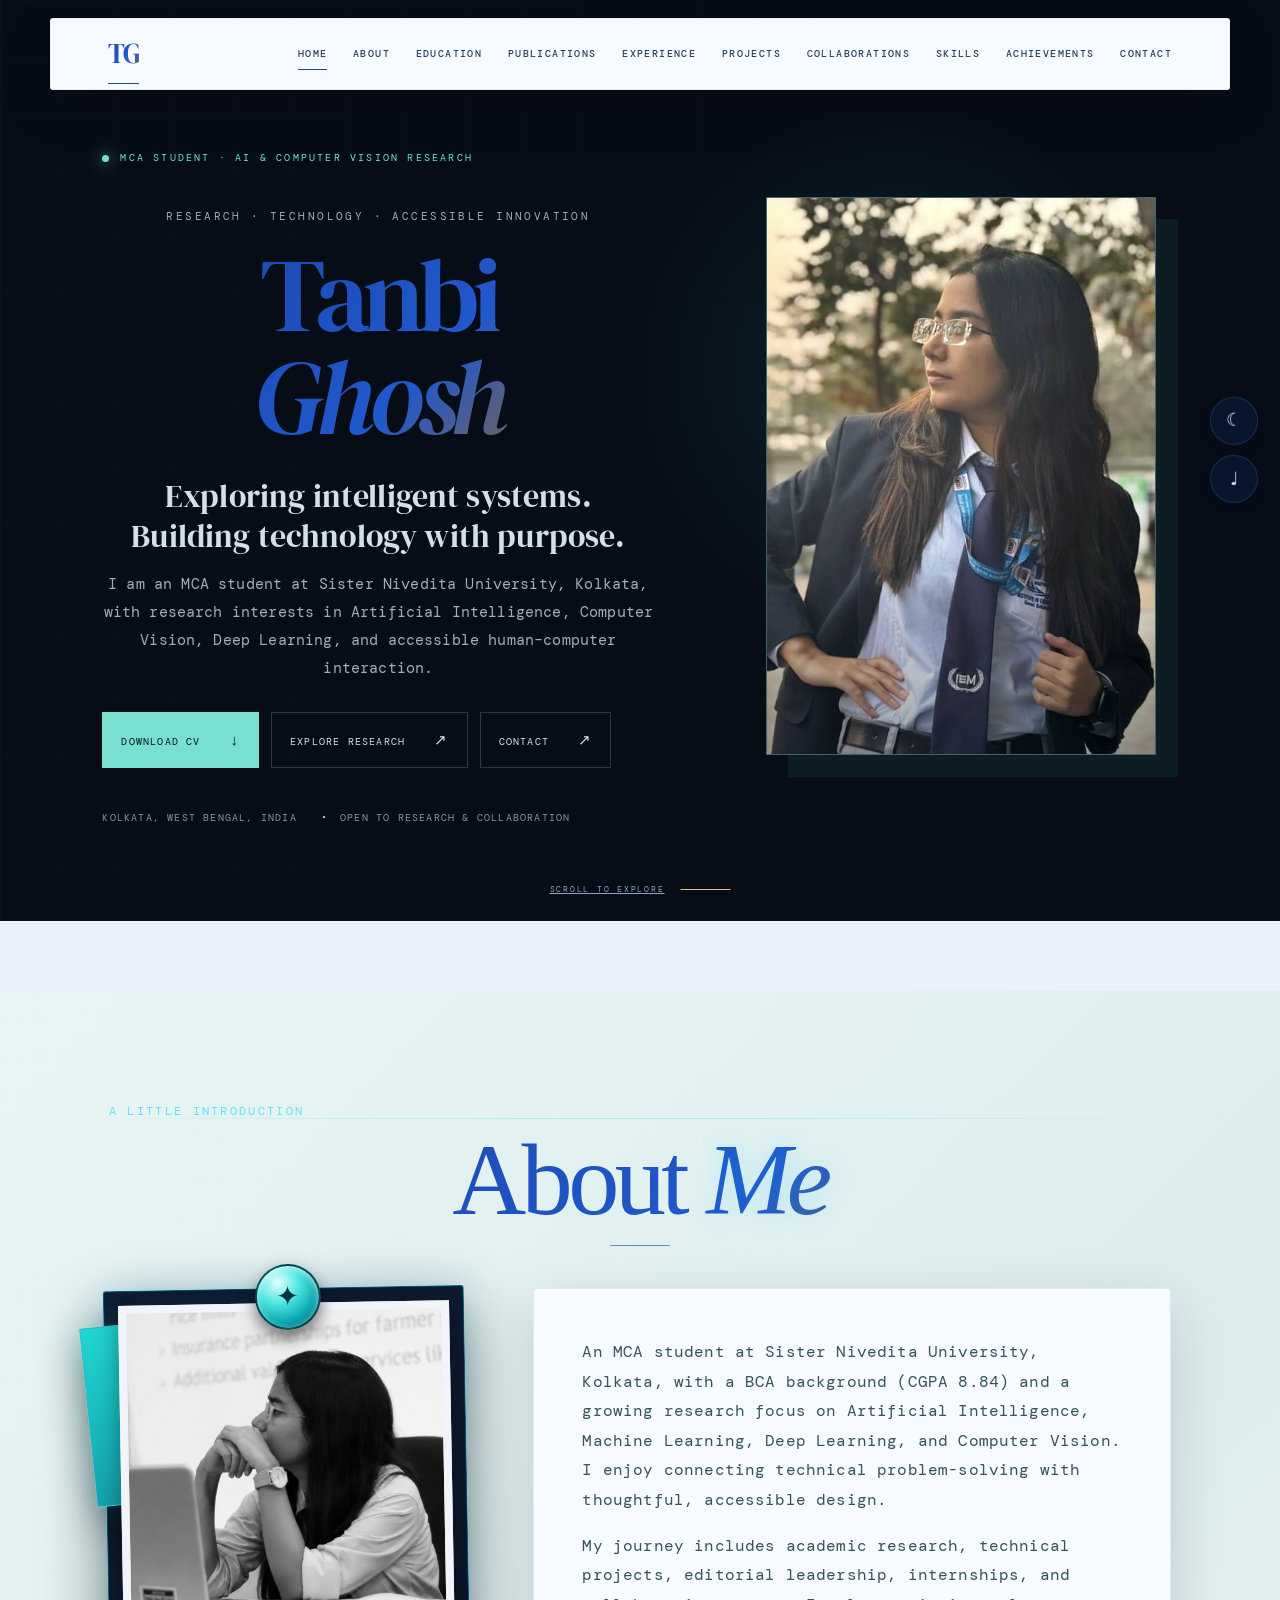
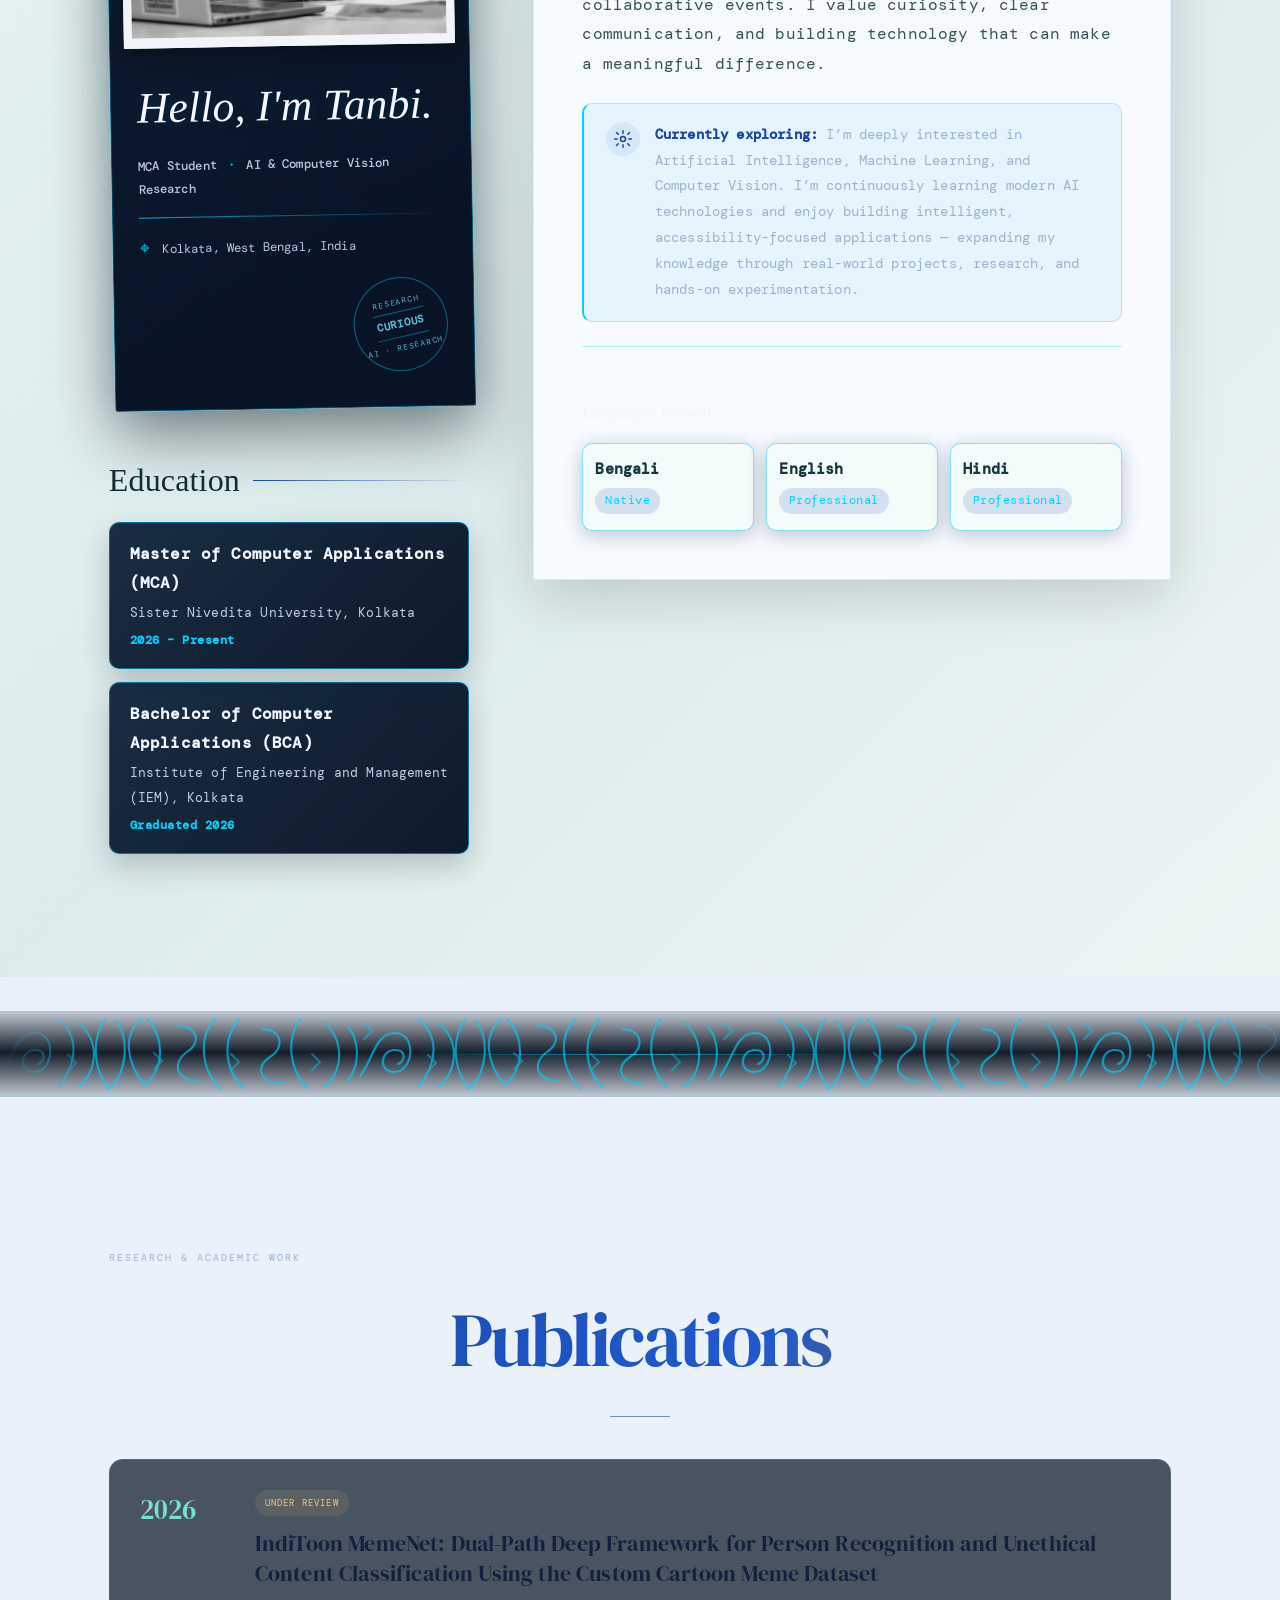
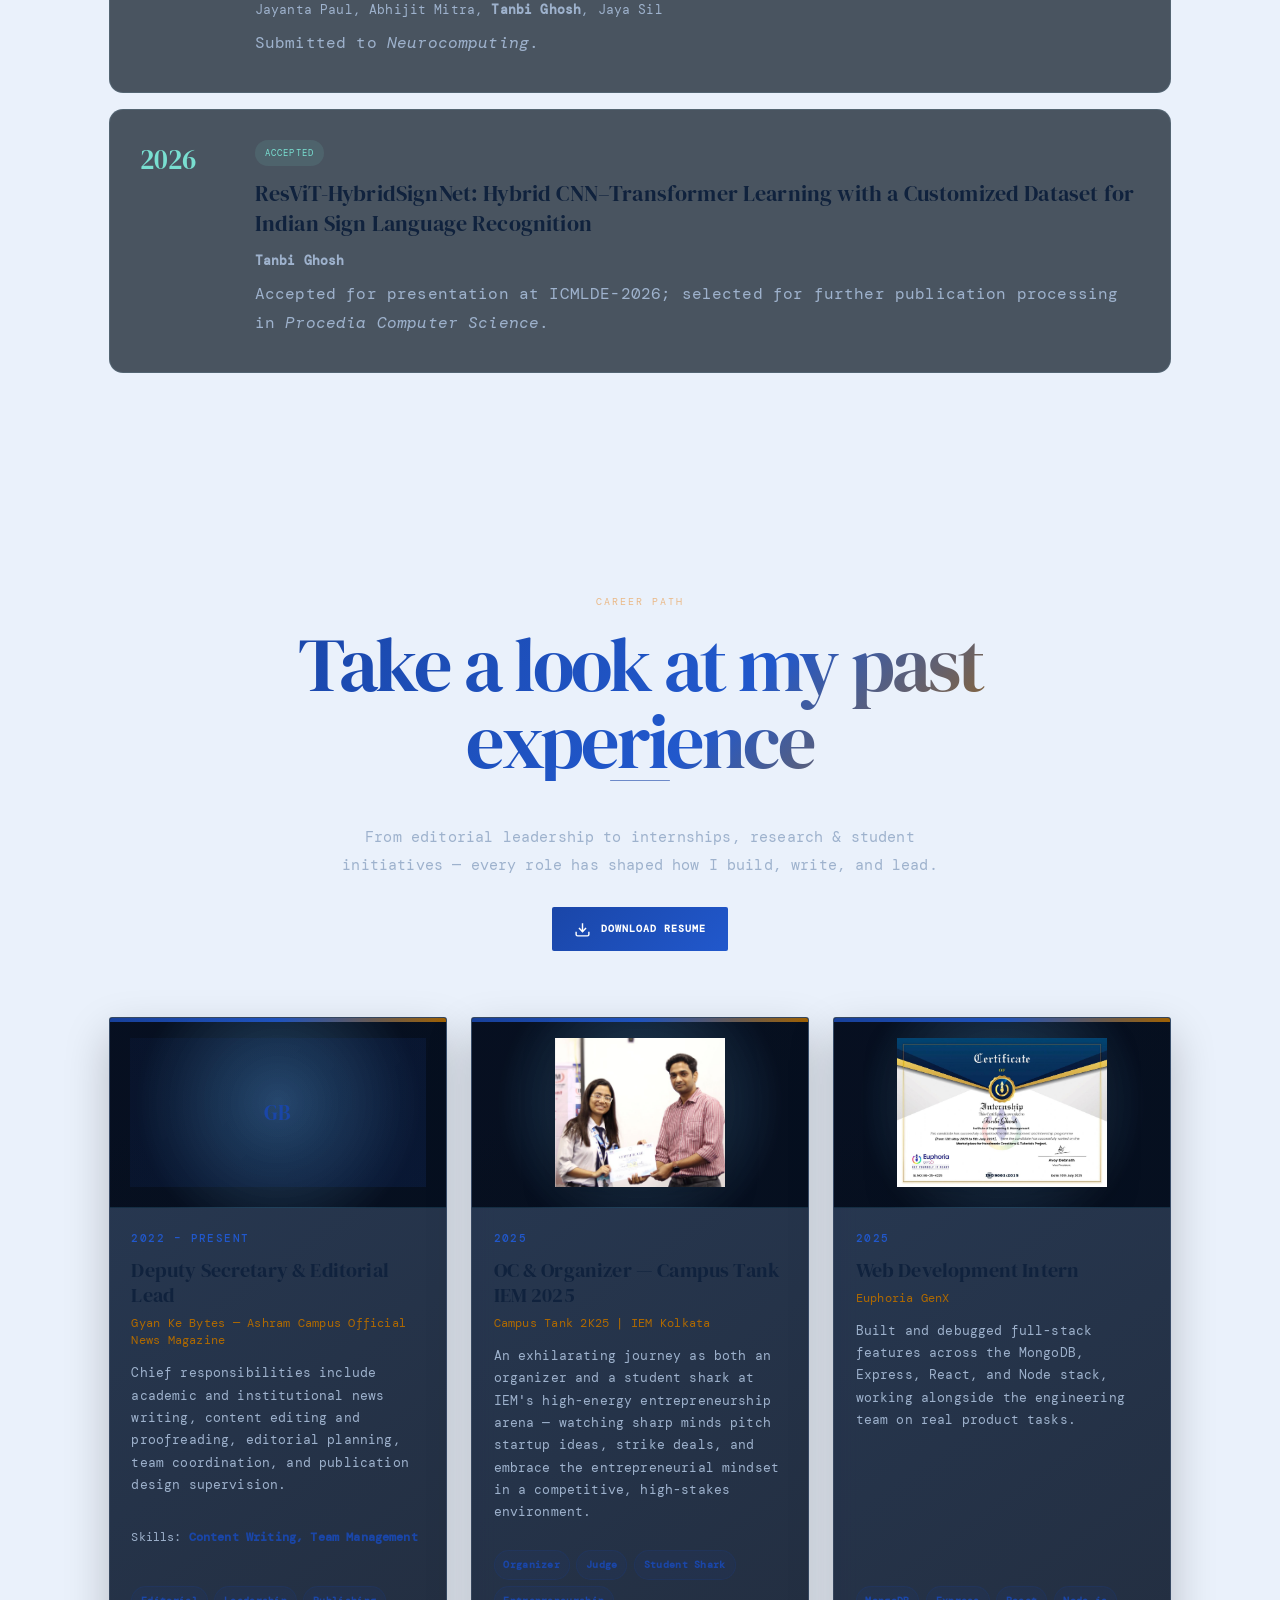
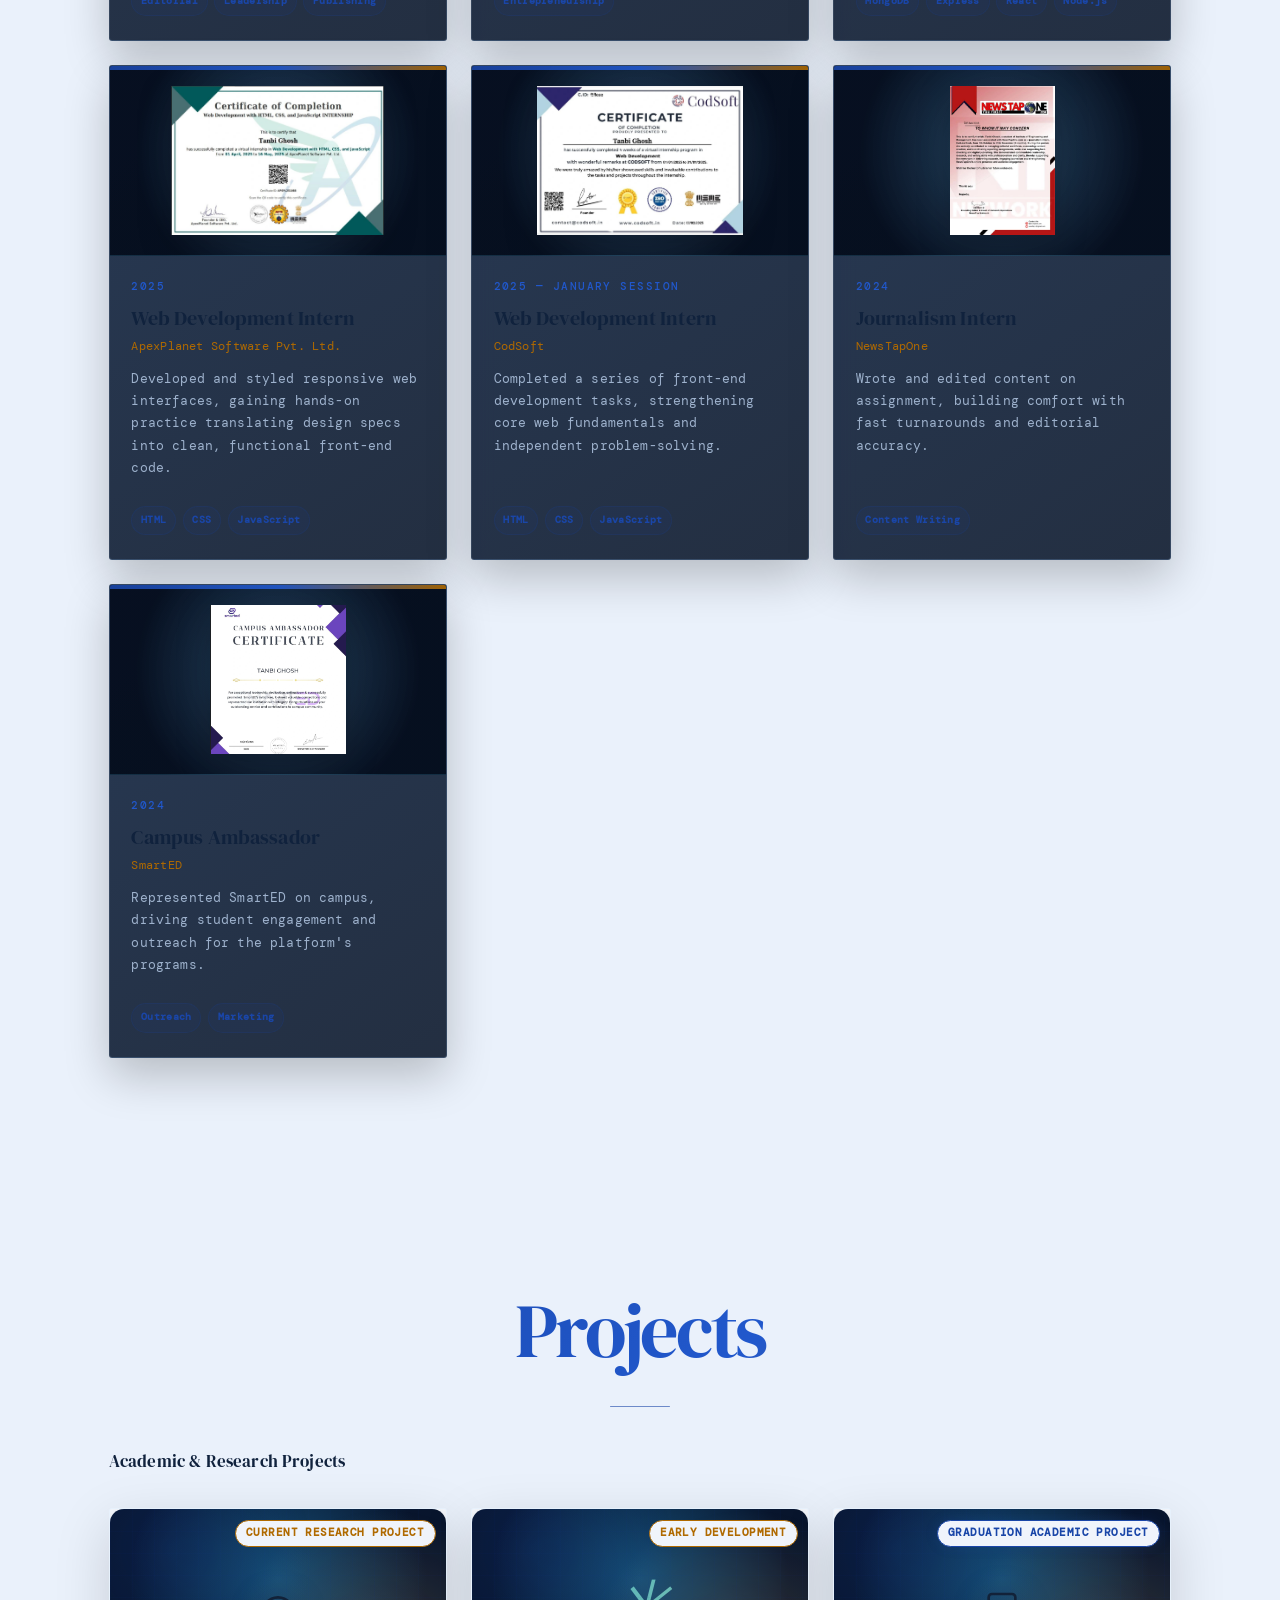
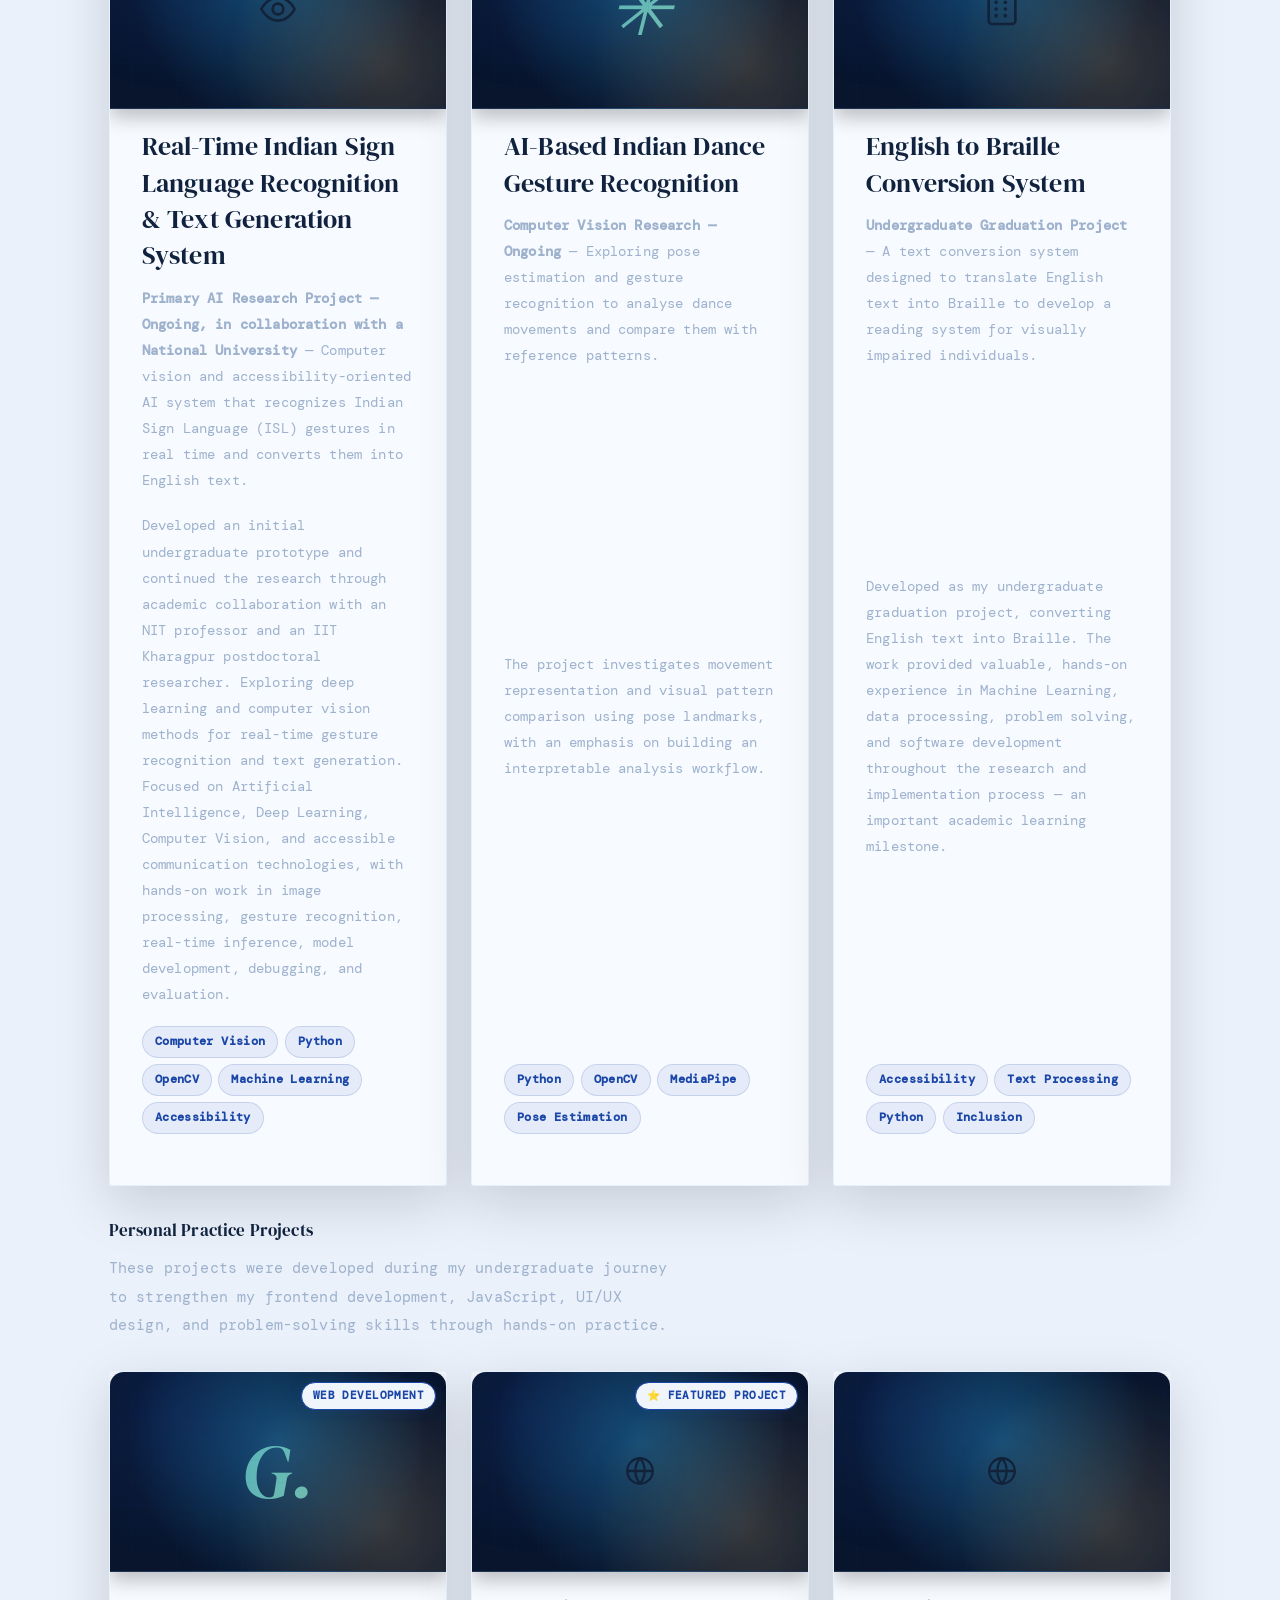
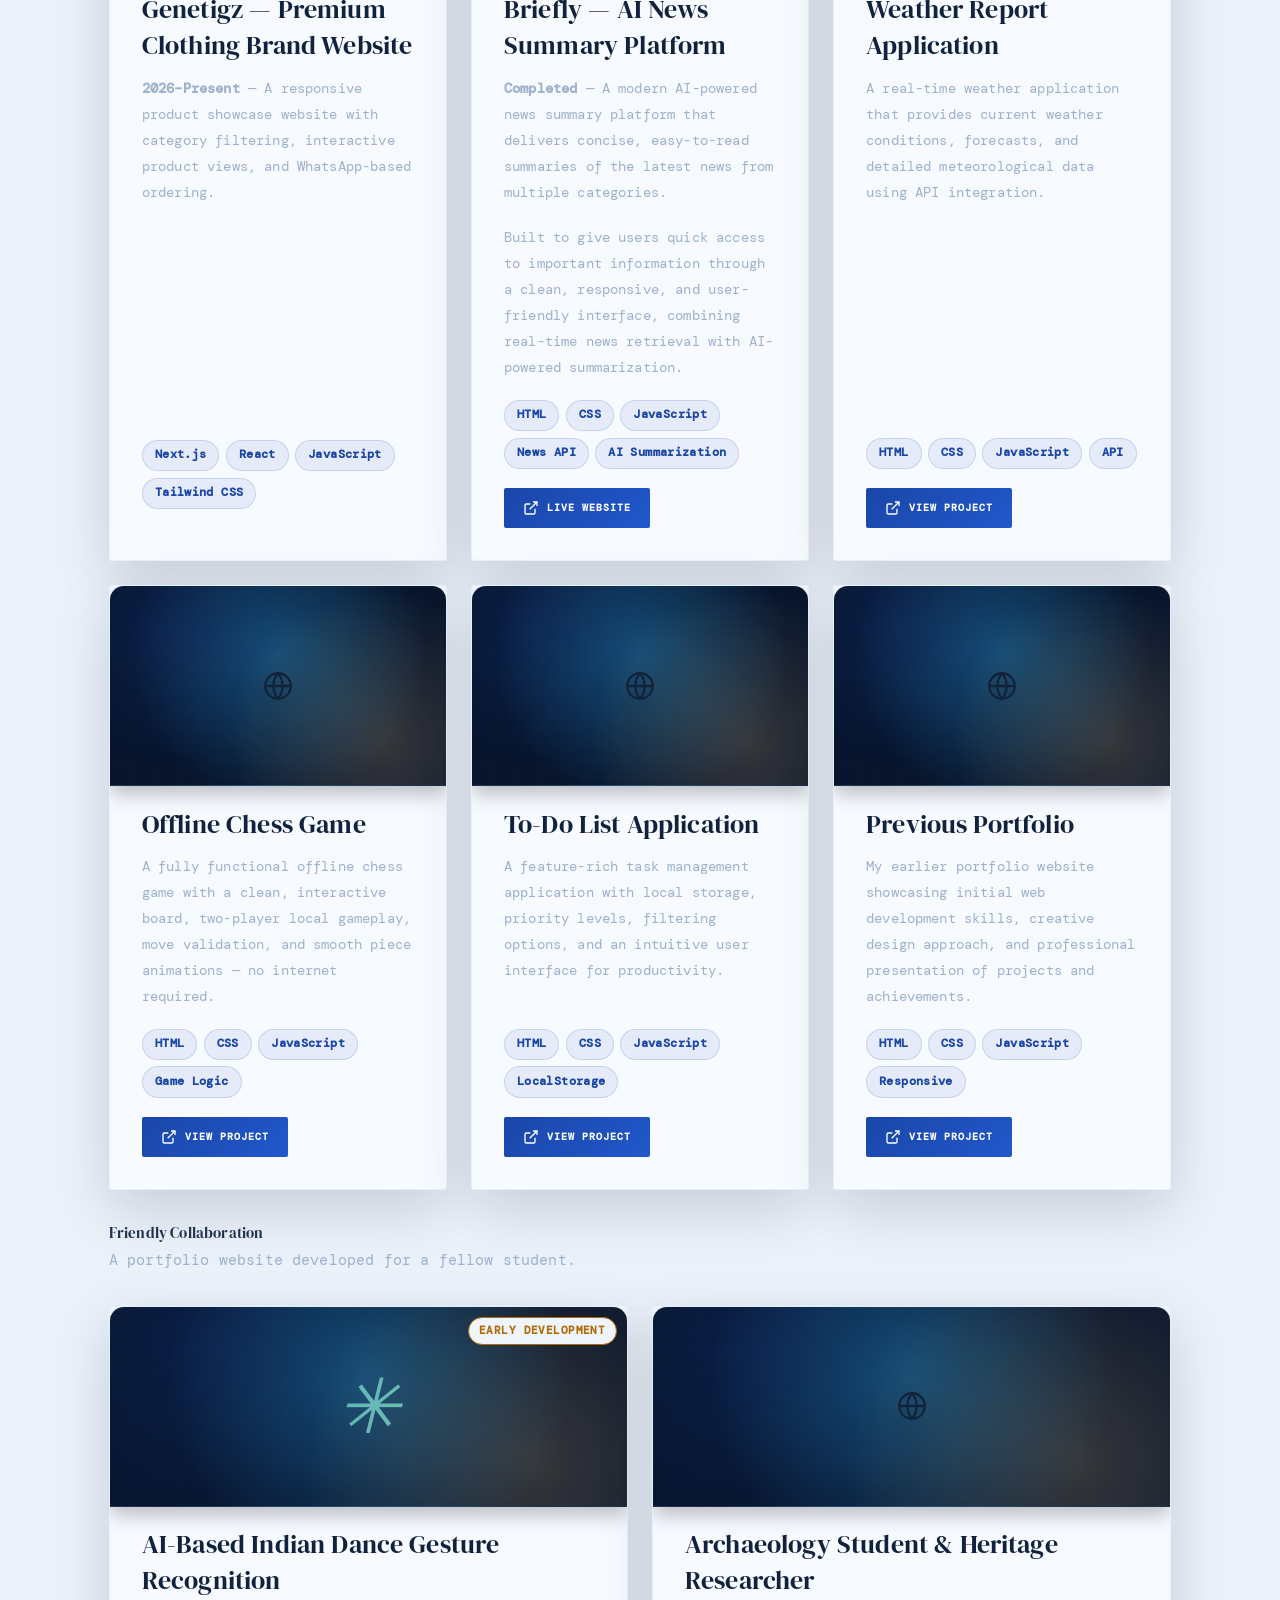
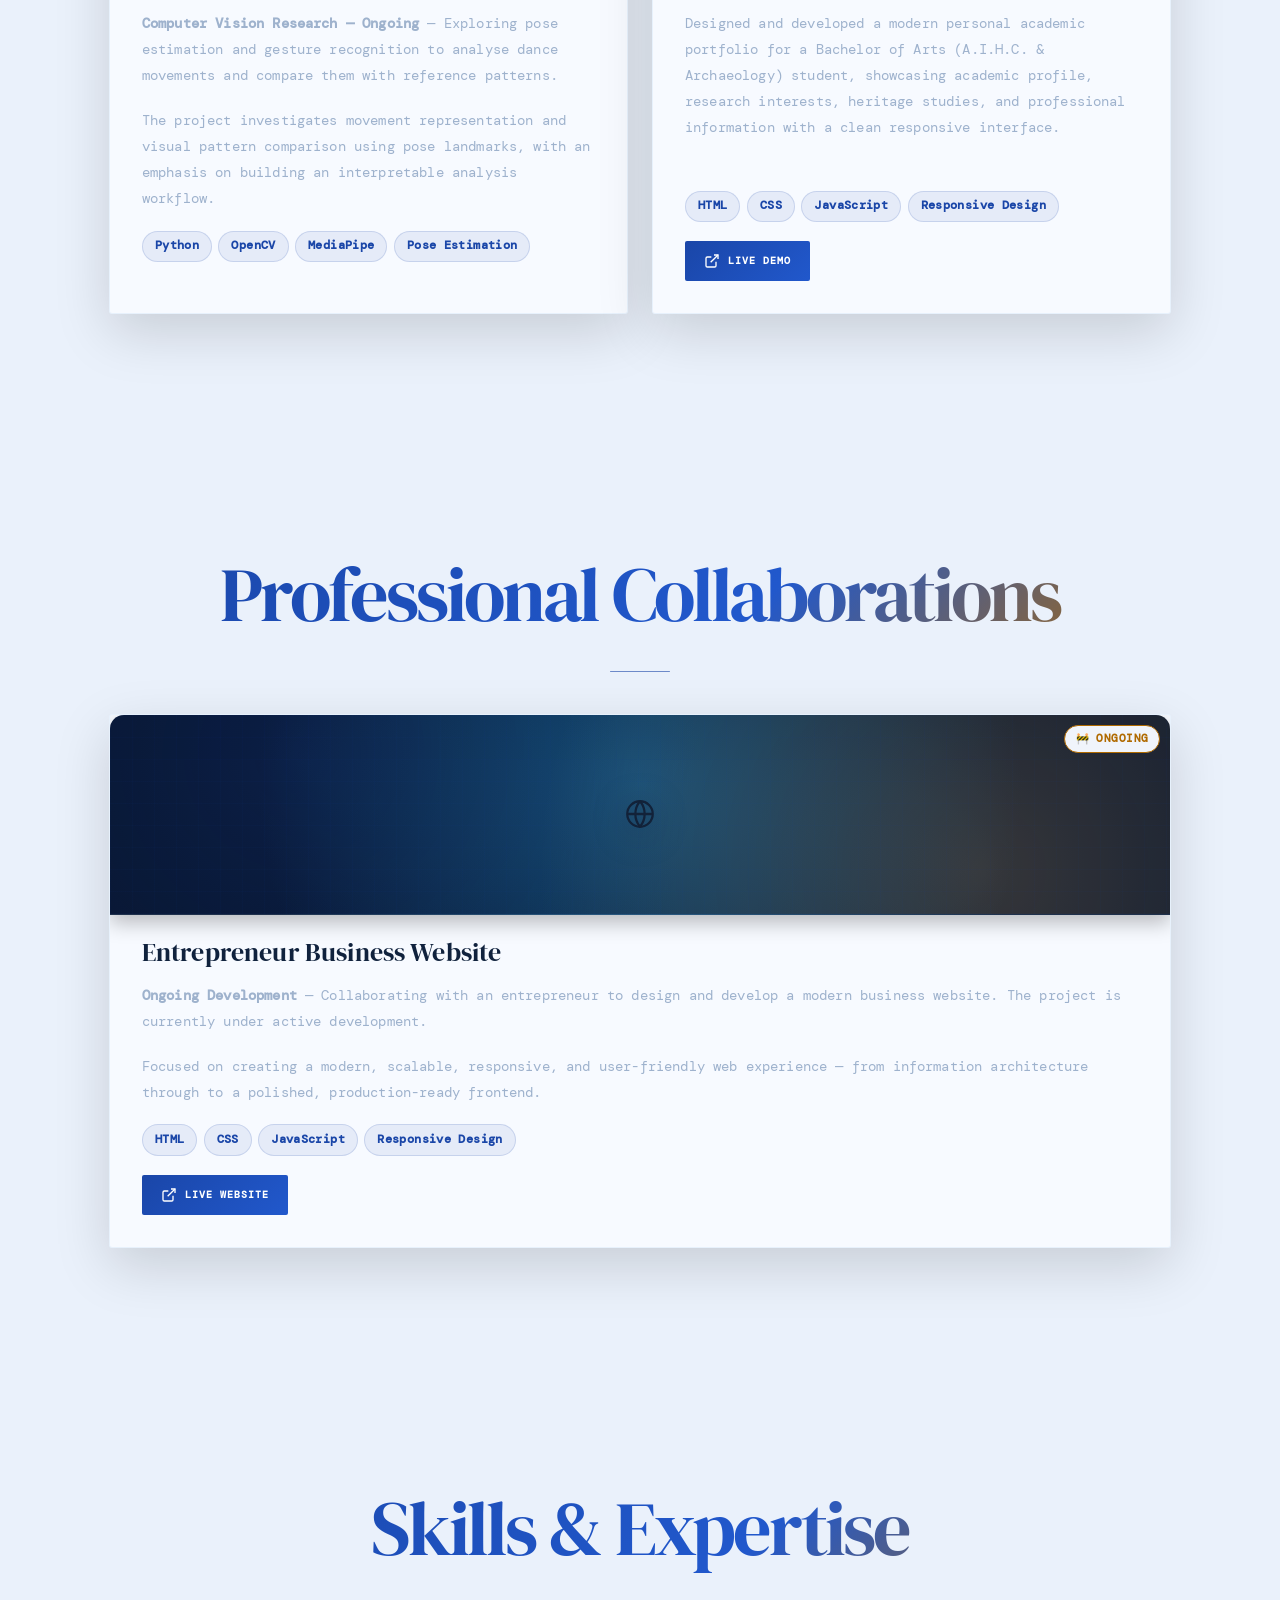
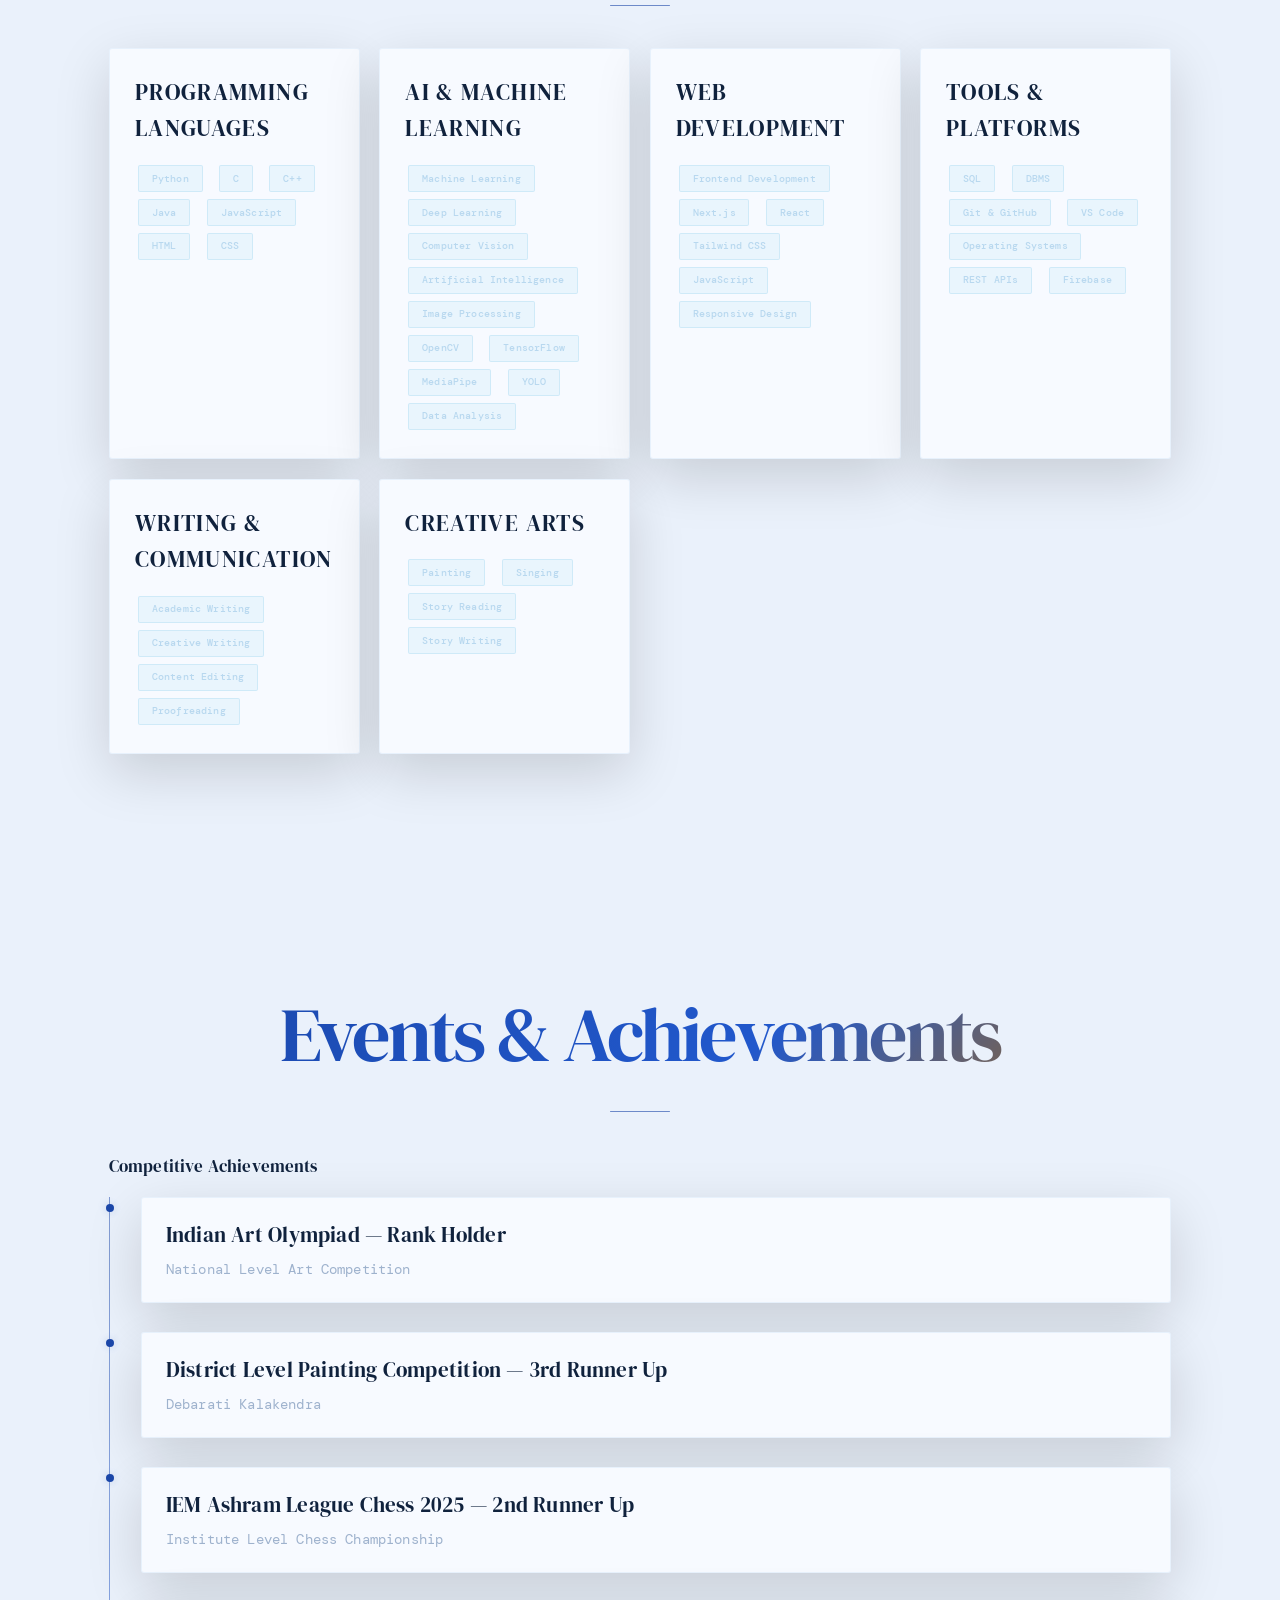
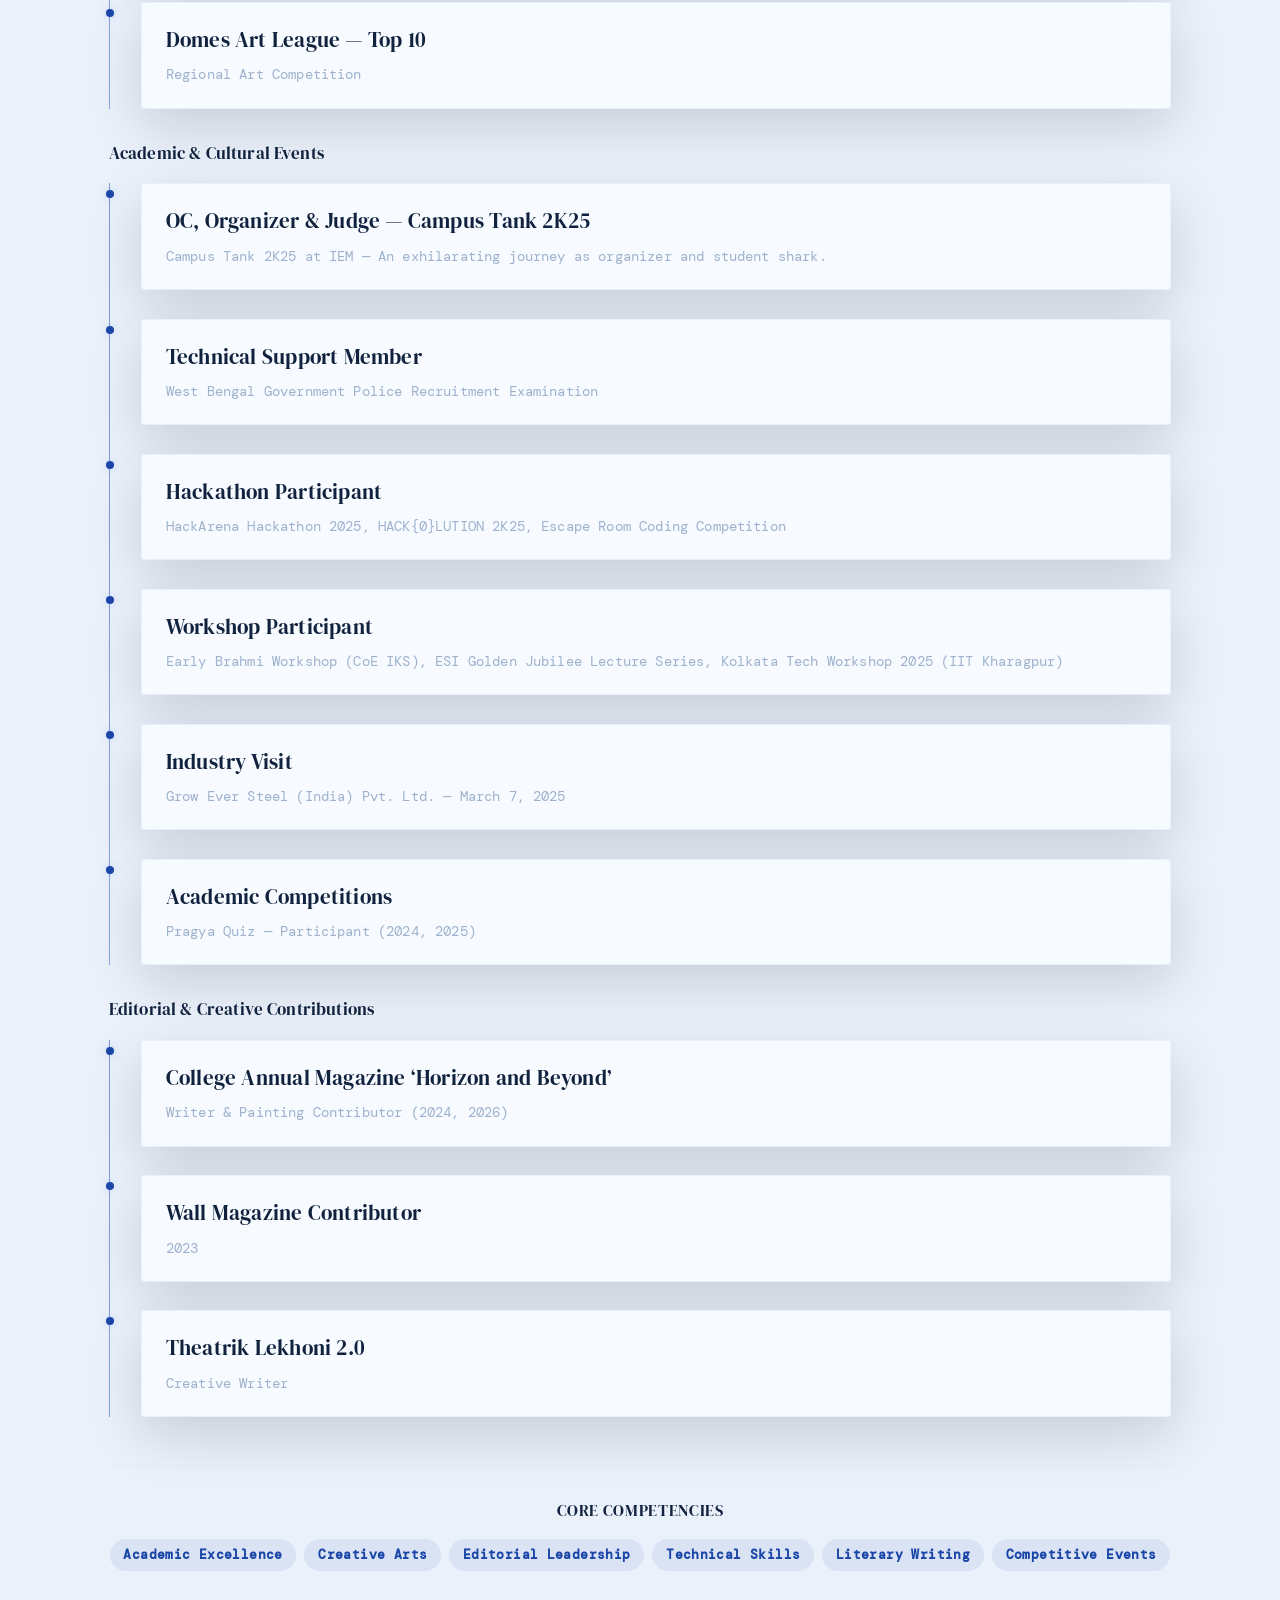
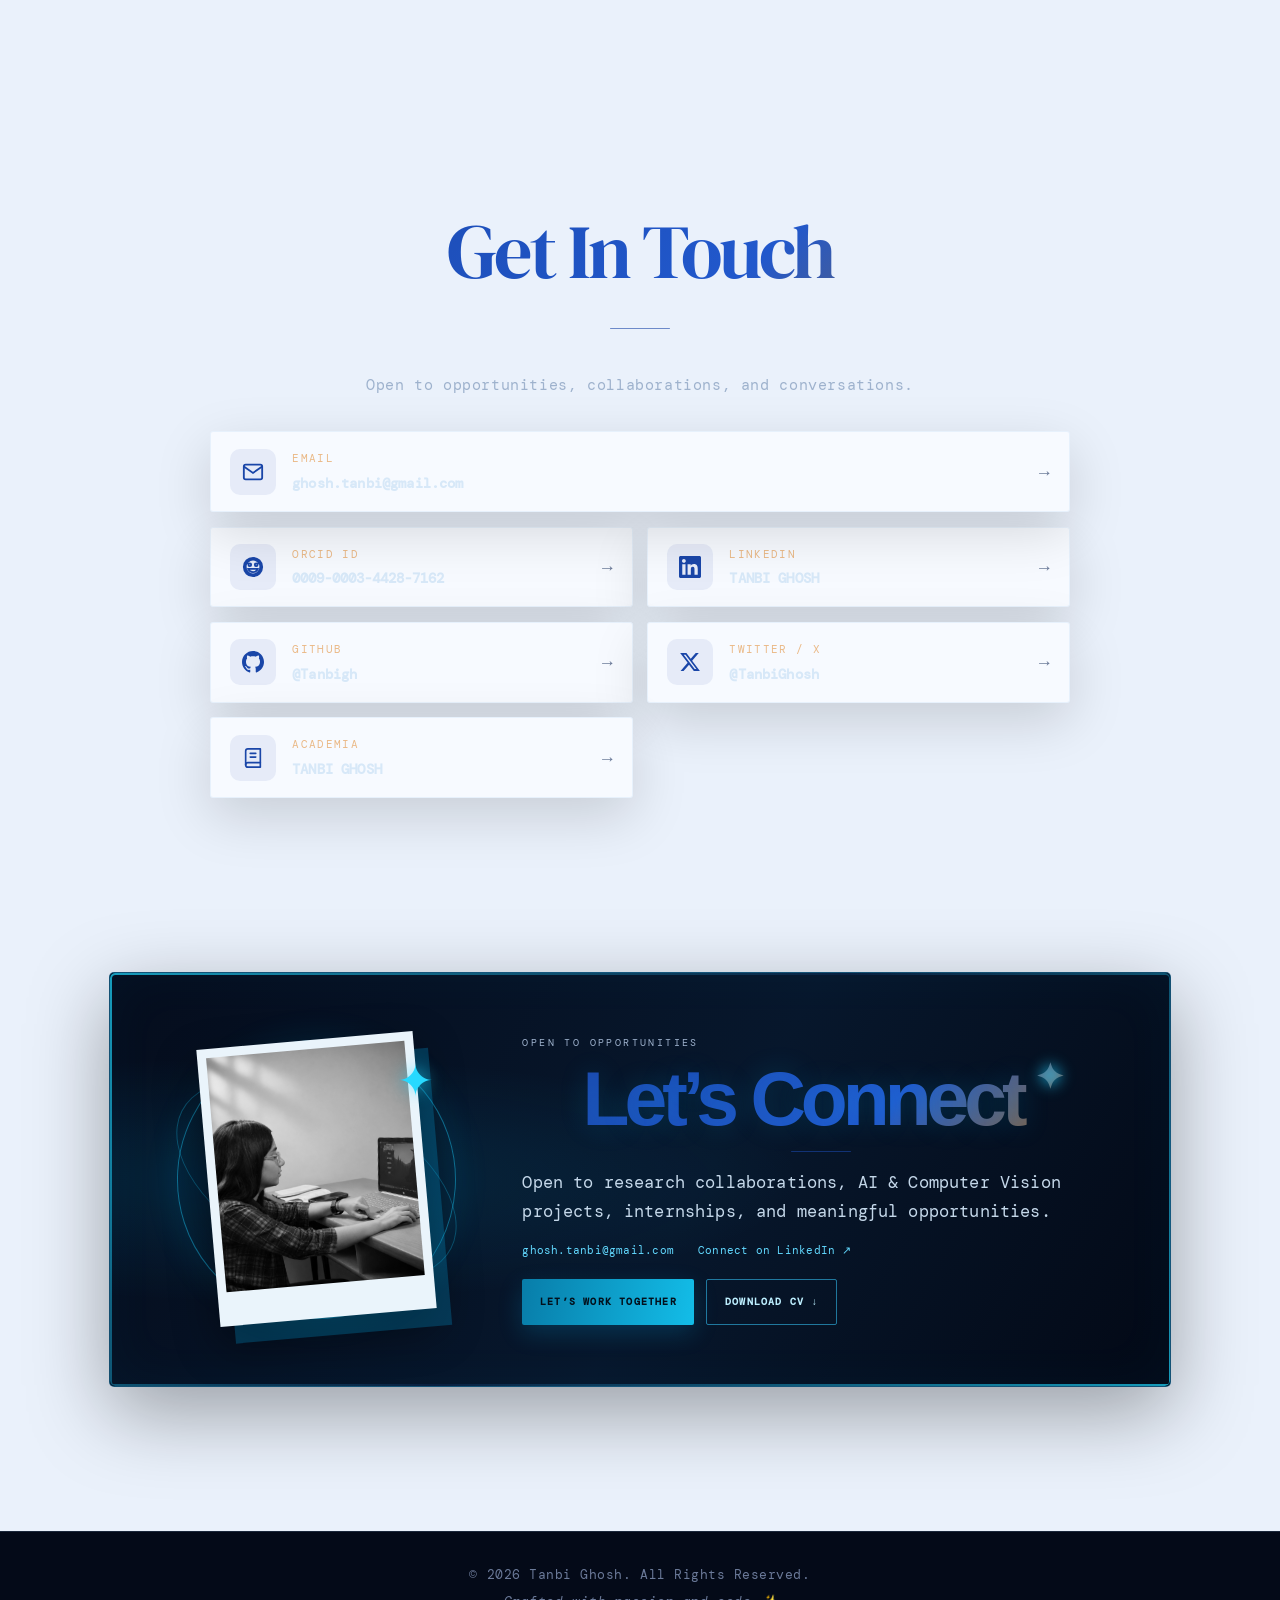
==== commit f02d1a42: "Update portfolio with animated About and Publications transition" ====
--- a/index.html
+++ b/index.html
@@ -68,40 +68,34 @@
 <!-- ═══════════════════════════════════════
      LOADING SCREEN
 ═══════════════════════════════════════ -->
-<div aria-label="Loading portfolio" class="loading-screen" id="loadingScreen" role="status">
-<div aria-hidden="true" class="loader-bg-grid"></div>
-<div aria-hidden="true" class="loader-rings">
-<div class="loader-ring r1"></div>
-<div class="loader-ring r2"></div>
-<div class="loader-ring r3"></div>
-</div>
-<div aria-hidden="true" class="loader-meteors">
-<span></span><span></span><span></span><span></span>
-<span></span><span></span><span></span><span></span>
-</div>
-<div class="loader-content">
-<div class="loader-logo-wrap">
-<div aria-hidden="true" class="loader-logo">TG</div>
-<div aria-hidden="true" class="loader-logo-glow"></div>
-</div>
-<div class="loader-bar-wrap">
-<div class="loader-bar" id="loaderBar">
-<div class="loader-bar-shine"></div>
-</div>
-</div>
-<p class="loader-text" id="loaderText">Initializing...</p>
-<div aria-hidden="true" class="loader-dots">
-<span></span><span></span><span></span>
-</div>
-</div>
-<div aria-hidden="true" class="loader-particles">
-<span></span><span></span><span></span><span></span>
-<span></span><span></span><span></span><span></span>
-</div>
-<div aria-hidden="true" class="loader-corner-deco">
-<span class="c1"></span><span class="c2"></span>
-<span class="c3"></span><span class="c4"></span>
-</div>
+<div aria-label="Loading Tanbi Ghosh portfolio" class="loading-screen" id="loadingScreen" role="status">
+  <div class="loader-ambient" aria-hidden="true"></div>
+  <div class="loader-content editorial-loader">
+    <div class="loader-kicker"><span></span> AN INTERACTIVE EXPERIENCE <span></span></div>
+    <div class="loader-art" aria-hidden="true">
+      <svg class="loader-ribbon ribbon-left" viewBox="0 0 300 190" fill="none">
+        <path d="M286 18C220 5 203 42 159 77C113 113 76 143 20 126C-1 119 10 82 39 83C69 84 77 126 54 157C37 181 13 175 8 155" />
+        <path d="M267 35C224 30 203 66 170 94C131 127 93 158 48 145" />
+        <path d="M45 22C68 45 72 64 62 84" />
+      </svg>
+      <div class="loader-title-wrap">
+        <div class="loader-title"><span>PORT</span><span class="title-accent">FOLIO</span></div>
+        <div class="loader-of">A CREATIVE &amp; RESEARCH PORTFOLIO</div>
+        <div class="loader-author">Tanbi Ghosh</div>
+        <div class="loader-star">✦</div>
+      </div>
+      <svg class="loader-ribbon ribbon-right" viewBox="0 0 300 190" fill="none">
+        <path d="M14 18C80 5 97 42 141 77C187 113 224 143 280 126C301 119 290 82 261 83C231 84 223 126 246 157C263 181 287 175 292 155" />
+        <path d="M33 35C76 30 97 66 130 94C169 127 207 158 252 145" />
+        <path d="M255 22C232 45 228 64 238 84" />
+      </svg>
+    </div>
+    <div class="loader-progress-area">
+      <div class="loader-bar-wrap"><div class="loader-bar" id="loaderBar"><div class="loader-bar-shine"></div></div></div>
+      <p class="loader-text" id="loaderText">Initializing...</p>
+    </div>
+  </div>
+  <div class="loader-bottom-note">AI · COMPUTER VISION · CREATIVE TECHNOLOGY</div>
 </div>
 <!-- FLOATING CONTROLS -->
 <div aria-label="Accessibility and preference controls" class="floating-controls" role="group">
@@ -154,8 +148,6 @@
 </div>
 <div class="hero-clean-visual">
 <div class="hero-photo-frame"><img alt="Portrait of Tanbi Ghosh" onerror="this.src='assets/profile.svg'" src="assets/profile.jpeg"/></div>
-<div class="hero-photo-label"><span>01 / PROFILE</span><span>2026 — PRESENT</span></div>
-<div class="hero-side-note">COMPUTER<br/>VISION<br/><b>✳</b> RESEARCH</div>
 </div>
 <a class="scroll-cue" href="#about"><span>SCROLL TO EXPLORE</span><i></i></a>
 </section>
@@ -175,57 +167,70 @@
 <!-- ═══════════════════════════════════════
      ABOUT SECTION
 ═══════════════════════════════════════ -->
-<section aria-labelledby="about-heading" id="about">
+<section aria-labelledby="about-heading" id="about" class="about-editorial-section">
 <div class="container">
-<h2 class="hl-hover" id="about-heading">About Me</h2>
-<div class="card card-static">
-<p>An MCA student at Sister Nivedita University, Kolkata, with a BCA background (CGPA 8.84) and a growing research focus on Artificial Intelligence, Machine Learning, Deep Learning, and Computer Vision. I enjoy connecting technical problem-solving with thoughtful, accessible design.</p>
-<p>My journey includes academic research, technical projects, editorial leadership, internships, and collaborative events. I value curiosity, clear communication, and building technology that can make a meaningful difference.</p>
-<div class="ai-statement">
-<span aria-hidden="true" class="ai-statement-icon">
-<svg fill="none" height="20" stroke="currentColor" stroke-linecap="round" stroke-linejoin="round" stroke-width="1.8" viewbox="0 0 24 24" width="20">
-<circle cx="12" cy="12" r="3"></circle>
-<path d="M12 2v3M12 19v3M4.2 4.2l2.1 2.1M17.7 17.7l2.1 2.1M2 12h3M19 12h3M4.2 19.8l2.1-2.1M17.7 6.3l2.1-2.1"></path>
-</svg>
-</span>
-<p><strong>Currently exploring:</strong> I’m deeply interested in Artificial Intelligence,
+  <div class="about-editorial-heading">
+    <p class="section-eyebrow">A little introduction</p>
+    <h2 class="hl-hover" id="about-heading">About <span>Me</span></h2>
+  </div>
+  <div class="about-editorial-layout">
+    <aside class="about-profile-card" aria-label="Tanbi Ghosh profile photograph">
+      <div class="about-photo-frame">
+        <img src="assets/tanbi-about-portrait.png" alt="Tanbi Ghosh working thoughtfully at a laptop" loading="lazy" draggable="false" oncontextmenu="return false;">
+      </div>
+      <div class="about-profile-caption">
+        <p class="about-hello">Hello, I'm Tanbi.</p>
+        <p class="about-profile-role">MCA Student <span>·</span> AI &amp; Computer Vision Research</p>
+        <div class="about-profile-rule"></div>
+        <p class="about-profile-location"><span aria-hidden="true">⌖</span> Kolkata, West Bengal, India</p>
+        <div class="about-profile-stamp" aria-hidden="true"><span>RESEARCH</span><strong>CURIOUS</strong><span>AI · RESEARCH</span></div>
+      </div>
+    </aside>
+        <div class="education-block" id="education">
+          <h3 class="hl-hover section-subheading">Education</h3>
+          <div class="education-item">
+            <p class="education-degree">Master of Computer Applications (MCA)</p>
+            <p class="education-institute">Sister Nivedita University, Kolkata</p>
+            <p class="education-year">2026 – Present</p>
+          </div>
+          <div class="education-item">
+            <p class="education-degree">Bachelor of Computer Applications (BCA)</p>
+            <p class="education-institute">Institute of Engineering and Management (IEM), Kolkata</p>
+            <p class="education-year">Graduated 2026</p>
+          </div>
+        </div>
+    <div class="about-editorial-copy card card-static">
+      <p>An MCA student at Sister Nivedita University, Kolkata, with a BCA background (CGPA 8.84) and a growing research focus on Artificial Intelligence, Machine Learning, Deep Learning, and Computer Vision. I enjoy connecting technical problem-solving with thoughtful, accessible design.</p>
+      <p>My journey includes academic research, technical projects, editorial leadership, internships, and collaborative events. I value curiosity, clear communication, and building technology that can make a meaningful difference.</p>
+      <div class="ai-statement">
+        <span aria-hidden="true" class="ai-statement-icon">
+          <svg fill="none" height="20" stroke="currentColor" stroke-linecap="round" stroke-linejoin="round" stroke-width="1.8" viewBox="0 0 24 24" width="20">
+            <circle cx="12" cy="12" r="3"></circle>
+            <path d="M12 2v3M12 19v3M4.2 4.2l2.1 2.1M17.7 17.7l2.1 2.1M2 12h3M19 12h3M4.2 19.8l2.1-2.1M17.7 6.3l2.1-2.1"></path>
+          </svg>
+        </span>
+        <p><strong>Currently exploring:</strong> I’m deeply interested in Artificial Intelligence,
                     Machine Learning, and Computer Vision. I’m continuously learning modern AI technologies
                     and enjoy building intelligent, accessibility-focused applications — expanding my
                     knowledge through real-world projects, research, and hands-on experimentation.</p>
-</div>
-<div class="education-block" id="education">
-<h3 class="hl-hover section-subheading">Education</h3>
-<div class="education-item">
-<p class="education-degree">Master of Computer Applications (MCA)</p>
-<p class="education-institute">Sister Nivedita University, Kolkata</p>
-<p class="education-year">2026 – Present</p>
-</div>
-<div class="education-item">
-<p class="education-degree">Bachelor of Computer Applications (BCA)</p>
-<p class="education-institute">Institute of Engineering and Management (IEM), Kolkata</p>
-<p class="education-year">Graduated 2026</p>
-</div>
-</div>
-<div class="languages-section">
-<h3 class="hl-hover section-subheading">Languages Known</h3>
-<div class="language-grid">
-<div class="language-item">
-<span class="language-name">Bengali</span>
-<span class="language-level">Native</span>
-</div>
-<div class="language-item">
-<span class="language-name">English</span>
-<span class="language-level">Professional</span>
-</div>
-<div class="language-item">
-<span class="language-name">Hindi</span>
-<span class="language-level">Professional</span>
-</div>
-</div>
-</div>
-</div>
+      </div>
+      <div class="languages-section">
+          <h3 class="hl-hover section-subheading">Languages Known</h3>
+          <div class="language-grid">
+            <div class="language-item"><span class="language-name">Bengali</span><span class="language-level">Native</span></div>
+            <div class="language-item"><span class="language-name">English</span><span class="language-level">Professional</span></div>
+            <div class="language-item"><span class="language-name">Hindi</span><span class="language-level">Professional</span></div>
+          </div>
+      </div>
+    </div>
+  </div>
 </div>
 </section>
+<!-- EDITORIAL ORNAMENT DIVIDER: About ↔ Publications -->
+<div class="editorial-section-divider" aria-hidden="true">
+  <div class="editorial-divider-pattern"></div>
+  <span class="editorial-divider-glow"></span>
+</div>
 <!-- ═══════════════════════════════════════
      PUBLICATIONS & RESEARCH OUTPUT
 ═══════════════════════════════════════ -->
@@ -1027,33 +1032,26 @@
 ═══════════════════════════════════════ -->
 <section aria-labelledby="otw-heading" class="otw-section" id="open-to-work">
 <div class="container">
-<div class="otw-card reveal-init">
-<div aria-hidden="true" class="otw-glow"></div>
-<div aria-hidden="true" class="otw-particles">
-<span></span><span></span><span></span><span></span><span></span><span></span>
-</div>
-<p class="otw-eyebrow">Let’s build something</p>
-<h2 class="hl-hover" id="otw-heading">Open to Work</h2>
-<p class="otw-subtitle">I’m always excited to collaborate on AI, Machine Learning, Computer
-                Vision, Web Development, and Research projects.</p>
-<div class="otw-actions">
-<a aria-label="Email ghosh.tanbi@gmail.com to start a collaboration" class="btn-otw-primary mailto-btn" href="mailto:ghosh.tanbi@gmail.com?subject=Collaboration%20Opportunity&amp;body=Hi%20Tanbi%2C%0D%0A%0D%0AI%20would%20like%20to%20collaborate%20with%20you%20regarding..." id="workTogetherBtn">
-<svg aria-hidden="true" fill="none" height="17" stroke="currentColor" stroke-width="2" viewbox="0 0 24 24" width="17">
-<path d="M4 4h16c1.1 0 2 .9 2 2v12c0 1.1-.9 2-2 2H4c-1.1 0-2-.9-2-2V6c0-1.1.9-2 2-2z"></path>
-<polyline points="22,6 12,13 2,6"></polyline>
-</svg>
-                    Let’s Work Together
-                </a>
-<a class="btn-otw-secondary ripple-btn resume-download-btn" download="" href="assets/Tanbi_Ghosh_CV.pdf">
-<svg aria-hidden="true" fill="none" height="17" stroke="currentColor" stroke-width="2" viewbox="0 0 24 24" width="17">
-<path d="M21 15v4a2 2 0 0 1-2 2H5a2 2 0 0 1-2-2v-4"></path>
-<polyline points="7 10 12 15 17 10"></polyline>
-<line x1="12" x2="12" y1="15" y2="3"></line>
-</svg>
-                    Download Resume
-                </a>
-</div>
-</div>
+  <div class="otw-card reveal-init">
+    <div class="otw-art" aria-hidden="true">
+      <div class="otw-art-orbit"></div>
+      <div class="otw-portrait-frame"><img src="assets/open-to-work-portrait.png" alt="Tanbi Ghosh working at a laptop"></div>
+      <span class="otw-art-star">✦</span>
+    </div>
+    <div class="otw-content">
+      <p class="otw-kicker">OPEN TO OPPORTUNITIES</p>
+      <h2 class="hl-hover" id="otw-heading">Let’s Connect<span class="otw-spark">✦</span></h2>
+      <p class="otw-subtitle">Open to research collaborations, AI &amp; Computer Vision projects, internships, and meaningful opportunities.</p>
+      <div class="otw-contact-lines">
+        <a href="mailto:ghosh.tanbi@gmail.com">ghosh.tanbi@gmail.com</a>
+        <a href="https://www.linkedin.com/" target="_blank" rel="noopener">Connect on LinkedIn ↗</a>
+      </div>
+      <div class="otw-actions">
+        <a aria-label="Email Tanbi Ghosh" class="btn-otw-primary mailto-btn" href="mailto:ghosh.tanbi@gmail.com?subject=Opportunity%20for%20Tanbi%20Ghosh">Let’s Work Together</a>
+        <a class="btn-otw-secondary resume-download-btn" download href="assets/Tanbi_Ghosh_CV.pdf">Download CV ↓</a>
+      </div>
+    </div>
+  </div>
 </div>
 </section>
 </main>
--- a/style.css
+++ b/style.css
@@ -810,6 +810,56 @@
     100% { transform: translateY(-110px) scale(1.15); opacity: 0; }
 }
 
+
+/* ============================================
+   EDITORIAL ORNAMENT DIVIDER — About / Publications
+   Navy + electric-cyan adaptation of the supplied reference
+   ============================================ */
+.editorial-section-divider {
+    position: relative;
+    width: 100%;
+    height: 86px;
+    margin: 34px 0 42px;
+    overflow: hidden;
+    isolation: isolate;
+    pointer-events: none;
+    background: linear-gradient(180deg, rgba(2, 10, 22, .18), rgba(2, 10, 22, .92) 48%, rgba(2, 10, 22, .18));
+    border-top: 1px solid rgba(39, 211, 255, .12);
+    border-bottom: 1px solid rgba(39, 211, 255, .12);
+}
+.editorial-divider-pattern {
+    position: absolute;
+    inset: 0 -2% 0 0;
+    opacity: .78;
+    background-image: url("data:image/svg+xml,%3Csvg xmlns='http://www.w3.org/2000/svg' width='360' height='86' viewBox='0 0 360 86'%3E%3Cg fill='none' stroke='%2300cfff' stroke-width='2.1' stroke-linecap='round' stroke-linejoin='round' opacity='.82'%3E%3Cpath d='M-12 70 C12 70 9 22 35 22 C57 22 54 61 34 61 C18 61 20 39 35 39 C47 39 45 51 38 53 M58 8 C77 23 80 48 59 76 M78 12 C98 27 100 56 79 76 M105 8 C92 27 92 57 109 78 C127 62 130 29 116 9 M142 8 C123 22 125 51 145 74 C165 57 164 27 148 8 M178 15 C197 15 202 31 187 41 C171 52 177 70 198 70 M216 7 C198 25 200 58 221 78 M239 8 C222 28 224 58 243 77 M262 18 C281 18 286 36 270 46 C253 57 262 74 282 72 M300 8 C286 28 289 58 307 77 M324 11 C343 28 345 57 325 76 M348 16 C360 30 360 54 348 69'/%3E%3Cpath d='M4 12 l9 8 -9 8 M68 44 l8 8 -8 8 M154 42 l8 8 -8 8 M231 43 l8 8 -8 8 M312 43 l8 8 -8 8' opacity='.65'/%3E%3C/g%3E%3C/svg%3E");
+    background-repeat: repeat-x;
+    background-position: 0 center;
+    background-size: 360px 86px;
+    animation: editorialPatternDrift 24s linear infinite;
+    mask-image: linear-gradient(90deg, transparent, #000 7%, #000 93%, transparent);
+}
+.editorial-divider-glow {
+    position: absolute;
+    width: 34%;
+    height: 1px;
+    left: 33%;
+    top: 50%;
+    background: linear-gradient(90deg, transparent, #00d5ff, transparent);
+    box-shadow: 0 0 12px rgba(0, 207, 255, .8), 0 0 28px rgba(0, 207, 255, .35);
+    opacity: .65;
+}
+@keyframes editorialPatternDrift {
+    from { background-position: 0 center; }
+    to { background-position: -720px center; }
+}
+@media (max-width: 600px) {
+    .editorial-section-divider { height: 58px; margin: 24px 0 30px; }
+    .editorial-divider-pattern { background-size: 260px 58px; }
+}
+@media (prefers-reduced-motion: reduce) {
+    .editorial-divider-pattern { animation: none; }
+}
+
 /* Touch device active-state feedback (replaces inline style toggling in JS) */
 @media (hover:none) {
     .card.touch-active,.project-card.touch-active,.skill-category.touch-active,
@@ -859,3 +909,335 @@
     user-select: none;
     -webkit-user-select: none;
 }
+
+
+/* ============================================
+   EDITORIAL ABOUT SECTION — theme-matched profile layout
+   ============================================ */
+.about-editorial-section { position:relative; }
+.about-editorial-heading { margin-bottom:clamp(1.5rem,3vw,2.5rem); }
+.about-editorial-heading .section-eyebrow { color:var(--accent-secondary); letter-spacing:.2em; text-transform:uppercase; font-size:.72rem; margin-bottom:.45rem; }
+.about-editorial-heading h2 { font-family:Georgia,'Times New Roman',serif; font-weight:400; font-size:clamp(3rem,7vw,6.3rem); line-height:.98; letter-spacing:-.055em; }
+.about-editorial-heading h2 span { color:var(--accent-primary); font-style:italic; }
+.about-editorial-layout { display:grid; grid-template-columns:minmax(260px,.78fr) minmax(0,1.45fr); gap:clamp(1.2rem,3.2vw,3rem); align-items:start; }
+.about-profile-card { position:relative; padding:12px; border:1px solid var(--border-color); border-radius:18px; background:linear-gradient(155deg,var(--bg-card-2),var(--bg-card)); box-shadow:0 22px 65px rgba(0,0,0,.22),0 0 35px var(--accent-subtle); overflow:hidden; }
+.about-profile-card:before { content:''; position:absolute; width:180px; height:180px; right:-95px; top:-95px; border:1px solid var(--accent-mid); border-radius:50%; box-shadow:0 0 0 18px var(--accent-subtle),0 0 0 38px rgba(168,205,255,.035); pointer-events:none; }
+.about-photo-frame { position:relative; overflow:hidden; border-radius:11px; aspect-ratio:4/4.25; background:var(--bg-secondary); border:1px solid var(--border-color); }
+.about-photo-frame img { display:block; width:100%; height:100%; object-fit:cover; object-position:center 42%; filter:grayscale(100%); transition:transform .7s cubic-bezier(.2,.7,.2,1),filter .5s ease; }
+.about-profile-card:hover .about-photo-frame img { transform:scale(1.035); filter:grayscale(75%); }
+.about-profile-caption { position:relative; padding:1.1rem .65rem .65rem; }
+.about-hello { font-family:Georgia,'Times New Roman',serif; font-size:clamp(1.7rem,3vw,2.5rem); font-style:italic; line-height:1.15; color:var(--accent-primary); }
+.about-profile-role { margin-top:.45rem; color:var(--text-secondary); font-size:.78rem; line-height:1.6; }
+.about-profile-role span { color:var(--accent-gold); padding:0 .25rem; }
+.about-profile-rule { height:1px; margin:1rem 0 .8rem; background:linear-gradient(90deg,var(--accent-primary),transparent); opacity:.55; }
+.about-profile-location { color:var(--text-secondary); font-size:.78rem; }
+.about-profile-location span { color:var(--accent-primary); font-size:1.1rem; margin-right:.35rem; }
+.about-profile-stamp { width:94px; height:94px; margin:1.1rem 0 .25rem auto; border:1px solid var(--accent-mid); border-radius:50%; display:flex; flex-direction:column; align-items:center; justify-content:center; transform:rotate(-12deg); color:var(--accent-secondary); opacity:.8; font-family:'DM Mono',monospace; font-size:.48rem; letter-spacing:.12em; gap:.22rem; }
+.about-profile-stamp strong { font-size:.65rem; border-top:1px solid var(--accent-mid); border-bottom:1px solid var(--accent-mid); padding:.25rem .1rem; }
+.about-editorial-copy { padding:clamp(1.2rem,3vw,2.4rem); border-radius:18px; }
+.about-editorial-copy > p { font-size:clamp(.96rem,1.25vw,1.08rem); line-height:1.9; color:var(--text-secondary); margin-bottom:1.25rem; }
+.about-editorial-copy .ai-statement { margin:1.5rem 0; }
+.about-editorial-details { display:grid; grid-template-columns:1fr; gap:1.4rem; padding-top:1.2rem; border-top:1px solid var(--border-color); }
+.about-editorial-details .education-block { margin:0; }
+.about-editorial-details .languages-section { margin:0; }
+@media(max-width:800px) { .about-editorial-layout { grid-template-columns:minmax(0,1fr); } .about-profile-card { max-width:460px; width:100%; margin:0 auto; } .about-photo-frame { aspect-ratio:4/3.6; } .about-profile-stamp { position:absolute; right:.7rem; bottom:1rem; } }
+@media(max-width:480px) { .about-editorial-heading h2 { font-size:clamp(2.8rem,15vw,4.2rem); } .about-editorial-copy { padding:1.1rem; } .about-profile-card { padding:9px; } }
+
+/* About section alignment refinements */
+.about-editorial-layout { grid-template-areas: "profile copy" "education copy"; grid-template-columns:minmax(260px,.78fr) minmax(0,1.45fr); align-items:start; }
+.about-profile-card { grid-area:profile; }
+.about-editorial-copy { grid-area:copy; }
+.about-editorial-layout > .education-block { grid-area:education; margin:0; padding:1.5rem 1.15rem 0; border-top:1px solid var(--border-color); }
+.about-editorial-layout > .education-block .section-subheading { margin-bottom:1rem; }
+.about-editorial-copy .languages-section { margin-top:1.5rem; padding-top:1.35rem; border-top:1px solid var(--border-color); }
+.about-editorial-copy .language-grid { grid-template-columns:repeat(3,minmax(0,1fr)); gap:.75rem; }
+.about-editorial-copy .language-item { min-width:0; min-height:88px; padding:.85rem .75rem; flex-direction:column; justify-content:center; align-items:flex-start; gap:.55rem; }
+.about-editorial-copy .language-name { line-height:1.25; }
+.about-editorial-copy .language-level { white-space:normal; }
+@media(max-width:800px) {
+  .about-editorial-layout { grid-template-areas:"profile" "education" "copy"; grid-template-columns:minmax(0,1fr); }
+  .about-editorial-layout > .education-block { width:100%; max-width:460px; margin:0 auto; padding:1.25rem .5rem 0; }
+  .about-editorial-copy { width:100%; }
+}
+@media(max-width:520px) {
+  .about-editorial-copy .language-grid { grid-template-columns:1fr; }
+  .about-editorial-copy .language-item { min-height:0; flex-direction:row; justify-content:space-between; align-items:center; }
+}
+
+/* EXPERIENCE — editorial poster-card gallery */
+.experience-section .experience-layout{display:block;}
+.experience-section .experience-intro{position:relative;top:auto;max-width:760px;margin:0 auto 2.6rem;text-align:center;}
+.experience-section .experience-intro h2{text-align:center;}
+.experience-section .experience-intro h2::after{left:50%;transform:translateX(-50%);}
+.experience-section .experience-subtitle{max-width:650px;margin:0 auto 1.4rem;}
+.experience-section .experience-intro .btn-resume{margin-top:.35rem;}
+.experience-section .experience-scroll{max-height:none;overflow:visible;padding:.5rem 0;}
+.experience-section .experience-track{display:grid;grid-template-columns:repeat(3,minmax(0,1fr));gap:1.5rem;padding:0;}
+.experience-section .experience-track::before,.experience-section .exp-node-dot{display:none;}
+.experience-section .exp-node{min-width:0;height:100%;}
+.experience-section .exp-node-card{height:100%;min-height:440px;padding:0;display:flex;flex-direction:column;gap:0;border-radius:8px;background:linear-gradient(160deg,rgba(12,31,58,.98),rgba(5,13,29,.98));border:1px solid rgba(91,190,230,.24);box-shadow:0 18px 45px rgba(0,0,0,.22);}
+.experience-section .exp-node-card::after{content:"";position:absolute;inset:0 0 auto;height:4px;background:linear-gradient(90deg,var(--accent-primary),var(--accent-secondary),var(--accent-gold));opacity:.9;z-index:2;}
+.experience-section .exp-node-media{width:100%;height:190px;flex:none;border-radius:0;background:radial-gradient(circle at 50% 45%,rgba(40,115,160,.28),rgba(4,13,29,.95) 72%);border-bottom:1px solid rgba(91,190,230,.18);display:flex;align-items:center;justify-content:center;padding:1.25rem;}
+.experience-section .exp-node-media img{width:100%;height:100%;object-fit:contain;filter:drop-shadow(0 8px 16px rgba(0,0,0,.22));}
+.experience-section .exp-node-body{padding:1.35rem 1.35rem 1.5rem;display:flex;flex-direction:column;flex:1;}
+.experience-section .exp-node-duration{font-size:.7rem;letter-spacing:.13em;text-transform:uppercase;color:var(--accent-secondary);}
+.experience-section .exp-node-position{font-size:1.22rem;line-height:1.3;margin:.25rem 0 .4rem;color:var(--text-primary);}
+.experience-section .exp-node-org{font-size:.72rem;line-height:1.5;color:var(--accent-gold);margin-bottom:.8rem;}
+.experience-section .exp-node-desc{font-size:.82rem;line-height:1.7;margin-bottom:.8rem;}
+.experience-section .exp-node-skills{margin-top:auto;}
+.experience-section .exp-node-card .tag-row{margin-top:auto;padding-top:.85rem;gap:.4rem;}
+.experience-section .exp-node-card .tech-tag{font-size:.65rem;padding:.35rem .55rem;}
+.experience-section .exp-node-card:hover{transform:translateY(-8px);border-color:var(--accent-primary);box-shadow:0 24px 55px rgba(0,0,0,.34),0 0 24px var(--accent-glow);}
+[data-theme="light"] .experience-section .exp-node-card{background:linear-gradient(160deg,#fff,#edf5fb);border-color:rgba(28,111,155,.2);}
+@media(max-width:1050px){.experience-section .experience-track{grid-template-columns:repeat(2,minmax(0,1fr));}}
+@media(max-width:640px){.experience-section .experience-track{grid-template-columns:1fr;gap:1.1rem;}.experience-section .exp-node-card{min-height:0;}.experience-section .exp-node-media{height:170px;}.experience-section .experience-intro{margin-bottom:1.8rem;}}
+
+/* FINAL ABOUT POLAROID + EDUCATION REFINEMENT */
+.about-editorial-section{overflow:hidden;}
+.about-editorial-layout{grid-template-areas:"profile copy" "education copy";grid-template-columns:minmax(280px,.82fr) minmax(0,1.45fr);column-gap:clamp(2rem,5vw,5rem);row-gap:1.7rem;align-items:start;}
+.about-profile-card{position:relative;isolation:isolate;overflow:visible;padding:14px 14px 18px;border:1px solid rgba(220,239,245,.62);border-radius:2px;background:linear-gradient(145deg,#f5f6f2,#dfe6e8);box-shadow:0 24px 55px rgba(0,0,0,.42);transform:rotate(-2deg);}
+.about-profile-card:before{content:"";position:absolute;z-index:-2;inset:18px -16px -13px 17px;background:linear-gradient(145deg,var(--accent-primary),var(--accent-secondary));transform:rotate(5deg);box-shadow:0 15px 35px rgba(0,0,0,.25);}
+.about-profile-card:after{content:"✦";position:absolute;z-index:3;top:-27px;left:40%;width:68px;height:68px;display:grid;place-items:center;border-radius:50%;font-size:30px;color:#06313a;background:radial-gradient(circle at 35% 28%,#b8ffff 0,#28d8df 38%,#087f91 72%,#06434f 100%);border:3px solid rgba(3,42,50,.75);box-shadow:0 7px 12px rgba(0,0,0,.45),inset 0 2px 5px rgba(255,255,255,.65);}
+.about-photo-frame{aspect-ratio:4/4.15;border:7px solid #f5f6f2;border-radius:0;background:#dce2e3;box-shadow:0 2px 8px rgba(0,0,0,.2);}
+.about-photo-frame img{object-fit:cover;object-position:center 43%;filter:grayscale(100%) contrast(1.04);}
+.about-profile-card:hover .about-photo-frame img{transform:scale(1.025);filter:grayscale(100%) contrast(1.06);}
+.about-profile-caption{padding:1rem .55rem .2rem;color:#10232a;}
+.about-hello{font-size:clamp(1.8rem,3vw,2.65rem);color:#073c49;}
+.about-profile-role,.about-profile-location{color:#28434b;}
+.about-profile-rule{background:linear-gradient(90deg,#087f91,transparent);}
+.about-profile-stamp{color:#087f91;border-color:#16899a;}
+.about-profile-stamp strong{border-color:#16899a;}
+.about-editorial-layout>.education-block{padding:1.15rem 0 0;margin:0;border-top:0;}
+.about-editorial-layout>.education-block .section-subheading{display:flex;align-items:center;gap:.8rem;font-size:clamp(1.7rem,2.5vw,2.35rem);margin:0 0 1rem;color:var(--text-primary);}
+.about-editorial-layout>.education-block .section-subheading:after{content:"";height:1px;flex:1;background:linear-gradient(90deg,var(--accent-primary),transparent);}
+.education-item{position:relative;margin:0 0 .8rem;padding:1rem 1.05rem 1rem 1.25rem;border:1px solid var(--border-color);border-left:3px solid var(--accent-primary);border-radius:12px;background:linear-gradient(135deg,rgba(12,39,58,.78),rgba(5,19,34,.72));box-shadow:0 10px 28px rgba(0,0,0,.14);}
+.education-degree{font-size:.98rem;font-weight:700;line-height:1.45;margin:0 0 .25rem;color:var(--text-primary)!important;}
+.education-institute{font-size:.84rem;line-height:1.55;margin:0 0 .2rem;color:var(--text-secondary)!important;}
+.education-year{font-size:.78rem;font-weight:700;margin:0;color:var(--accent-primary)!important;}
+@media(max-width:800px){.about-editorial-layout{grid-template-areas:"profile" "education" "copy";grid-template-columns:minmax(0,1fr);row-gap:1.3rem}.about-profile-card{max-width:460px;width:calc(100% - 20px);margin:12px auto 0}.about-editorial-layout>.education-block{width:100%;max-width:520px;margin:0 auto;padding:0}.about-photo-frame{aspect-ratio:4/3.6}.about-profile-card:after{left:42%;}}
+@media(max-width:520px){.about-profile-card{transform:rotate(-1deg);padding:10px 10px 14px}.about-profile-card:after{width:54px;height:54px;top:-22px;font-size:24px}.about-profile-card:before{inset:14px -10px -10px 12px}.about-editorial-layout>.education-block .section-subheading{font-size:1.8rem}.education-item{padding:.9rem}.education-degree{font-size:.9rem}}
+[data-theme="light"] .about-profile-card{background:linear-gradient(145deg,#fff,#e9f1f3);border-color:#fff;}
+[data-theme="light"] .education-item{background:linear-gradient(135deg,#fff,#eef6fa);}
+
+
+/* POLISHED TEAL EDITORIAL PROFILE — matched to the supplied reference */
+.about-editorial-section{
+  position:relative;
+  isolation:isolate;
+  padding-top:clamp(3rem,6vw,5.5rem);
+  padding-bottom:clamp(3rem,6vw,5rem);
+  background:
+    radial-gradient(ellipse at 14% 24%, rgba(0,190,190,.16), transparent 34%),
+    radial-gradient(ellipse at 86% 70%, rgba(0,111,132,.16), transparent 38%),
+    linear-gradient(135deg,#03171c 0%,#061f25 48%,#031419 100%);
+}
+.about-editorial-section:before{
+  content:"";position:absolute;inset:0;z-index:-1;pointer-events:none;opacity:.16;
+  background-image:repeating-linear-gradient(0deg,rgba(200,255,250,.035) 0,rgba(200,255,250,.035) 1px,transparent 1px,transparent 4px),repeating-linear-gradient(90deg,rgba(200,255,250,.025) 0,rgba(200,255,250,.025) 1px,transparent 1px,transparent 5px);
+  mask-image:linear-gradient(180deg,black,rgba(0,0,0,.55));
+}
+.about-editorial-section:after{
+  content:"";position:absolute;z-index:-1;left:4%;right:4%;top:8%;height:1px;
+  background:linear-gradient(90deg,transparent,rgba(48,224,220,.32),transparent);
+}
+.about-editorial-heading .section-eyebrow{color:#56d9d5!important;}
+.about-editorial-heading h2{color:#f2f7f7;}
+.about-editorial-heading h2 span{color:#20cbd0!important;}
+.about-profile-card{
+  background:linear-gradient(145deg,#f5f6f2 0%,#e7eeee 100%)!important;
+  border:1px solid rgba(235,255,255,.82)!important;
+  box-shadow:0 25px 60px rgba(0,0,0,.48),0 0 34px rgba(0,210,205,.13)!important;
+}
+.about-profile-card:before{
+  background:linear-gradient(145deg,#22d8d2 0%,#087d91 100%)!important;
+  box-shadow:0 18px 42px rgba(0,0,0,.36),0 0 30px rgba(0,215,210,.18)!important;
+}
+.about-profile-card:after{
+  background:radial-gradient(circle at 34% 26%,#e1ffff 0%,#50e7e2 34%,#0ba7b0 66%,#07515d 100%)!important;
+  color:#06343b!important;
+  border-color:rgba(2,50,57,.82)!important;
+  box-shadow:0 8px 16px rgba(0,0,0,.5),inset 0 2px 6px rgba(255,255,255,.7)!important;
+}
+.about-photo-frame{border-color:#f7f8f4!important;background:#dce5e5!important;}
+.about-profile-caption{color:#102d33!important;}
+.about-hello{
+  color:#087d88!important;
+  text-shadow:0 1px 0 rgba(255,255,255,.7);
+  font-family:'Brush Script MT','Segoe Script',Georgia,serif;
+}
+.about-profile-role{color:#244a50!important;font-weight:500;}
+.about-profile-role span{color:#079ca5!important;}
+.about-profile-rule{background:linear-gradient(90deg,#12bfc2,rgba(18,191,194,0))!important;opacity:.85;}
+.about-profile-location{color:#31545a!important;}
+.about-profile-location span{color:#079ca5!important;}
+.about-profile-stamp{color:#078c98!important;border-color:#159da7!important;}
+.about-profile-stamp strong{border-color:#159da7!important;}
+.about-editorial-copy > p{color:#d0e0e2!important;}
+.about-editorial-copy .ai-statement{color:#e8f5f5!important;}
+.about-editorial-layout>.education-block .section-subheading{color:#f0f7f7!important;}
+.education-item{background:linear-gradient(135deg,rgba(5,39,48,.88),rgba(3,24,32,.88))!important;border-color:rgba(77,205,207,.3)!important;box-shadow:0 12px 30px rgba(0,0,0,.2),inset 0 1px rgba(255,255,255,.035)!important;}
+.education-degree{color:#f0f8f8!important;}
+.education-institute{color:#bfd2d5!important;}
+.education-year{color:#4bd8d5!important;}
+.about-editorial-copy .languages-section{border-color:rgba(88,205,207,.24)!important;}
+.about-editorial-copy .languages-section .section-subheading{color:#f0f7f7!important;}
+.about-editorial-copy .language-item{background:rgba(6,48,56,.72)!important;border:1px solid rgba(49,199,201,.32)!important;}
+.about-editorial-copy .language-name{color:#eefafa!important;}
+.about-editorial-copy .language-level{color:#65dedb!important;}
+[data-theme="light"] .about-editorial-section{background:linear-gradient(135deg,#e8f5f4,#dceced 55%,#eef5f5)!important;}
+[data-theme="light"] .about-editorial-heading h2{color:#102d33!important;}
+[data-theme="light"] .about-editorial-copy > p{color:#36545a!important;}
+[data-theme="light"] .about-editorial-layout>.education-block .section-subheading{color:#102d33!important;}
+[data-theme="light"] .education-item{background:linear-gradient(135deg,#fff,#eaf5f5)!important;}
+[data-theme="light"] .education-degree{color:#17383e!important;}
+[data-theme="light"] .education-institute{color:#49656a!important;}
+[data-theme="light"] .about-editorial-copy .language-item{background:#f4fbfb!important;}
+[data-theme="light"] .about-editorial-copy .language-name{color:#17383e!important;}
+
+/* FINAL ABOUT PALETTE — match the site's navy + electric-cyan theme */
+.about-editorial-section {
+  background: radial-gradient(ellipse at 14% 34%, rgba(0,190,255,.10), transparent 34%),
+              radial-gradient(ellipse at 88% 18%, rgba(20,105,205,.12), transparent 38%),
+              linear-gradient(135deg, #050b18 0%, #071426 52%, #030914 100%);
+  isolation:isolate;
+}
+.about-editorial-section::before {
+  content:""; position:absolute; inset:0; z-index:-1; pointer-events:none; opacity:.2;
+  background-image:radial-gradient(rgba(135,195,230,.22) .65px,transparent .65px);
+  background-size:5px 5px; mask-image:linear-gradient(90deg,#000,transparent 85%);
+}
+.about-editorial-heading h2 {
+  font-family:"Cormorant Garamond", Georgia, "Times New Roman", serif !important;
+  font-size:clamp(3.8rem,8vw,7rem) !important; font-weight:400 !important;
+  letter-spacing:-.045em !important; color:#f3f7ff !important;
+}
+.about-editorial-heading h2 span {
+  color:#00cfff !important; font-style:italic !important;
+  text-shadow:0 0 24px rgba(0,207,255,.22);
+}
+.about-editorial-heading .section-eyebrow { color:#63dfff !important; }
+.about-profile-card {
+  background:linear-gradient(150deg,#101d32,#081426 78%) !important;
+  border:1px solid rgba(0,207,255,.42) !important; border-radius:3px !important;
+  box-shadow:0 24px 65px rgba(0,0,0,.48),0 0 32px rgba(0,174,255,.12) !important;
+  overflow:visible !important; transform:rotate(-1deg);
+}
+.about-profile-card::before {
+  content:""; position:absolute; z-index:-1; pointer-events:none;
+  left:-18px; top:28px; right:18px; bottom:22px;
+  background:linear-gradient(145deg,#00cfff,#087acb 72%,#07518c);
+  transform:rotate(-5deg); box-shadow:0 16px 35px rgba(0,0,0,.35);
+  border:1px solid rgba(95,225,255,.45); border-radius:2px;
+}
+.about-profile-card::after {
+  content:"✦"; position:absolute; z-index:4; top:-25px; left:42%;
+  width:66px; height:66px; display:grid; place-items:center; border-radius:50%;
+  color:#d9faff; font-size:28px; line-height:1;
+  background:radial-gradient(circle at 35% 28%,#7df1ff 0%,#08bddd 38%,#006b9c 76%,#034365 100%);
+  border:2px solid rgba(139,240,255,.8);
+  box-shadow:inset 0 3px 7px rgba(255,255,255,.55),inset 0 -6px 9px rgba(0,0,0,.32),0 7px 15px rgba(0,0,0,.55),0 0 20px rgba(0,207,255,.3);
+}
+.about-photo-frame {
+  border:8px solid #f1f4f8 !important; border-bottom-width:10px !important;
+  border-radius:0 !important; background:#e9edf2 !important;
+  box-shadow:0 8px 22px rgba(0,0,0,.35);
+}
+.about-photo-frame img { filter:grayscale(100%) contrast(1.04) !important; }
+.about-profile-caption { padding:1.2rem .75rem .8rem !important; }
+.about-hello {
+  font-family:"Cormorant Garamond",Georgia,serif !important;
+  font-size:clamp(2rem,3.4vw,2.9rem) !important; color:#f5f8ff !important;
+  font-style:italic; text-shadow:0 0 18px rgba(0,207,255,.16);
+}
+.about-profile-role,.about-profile-location { color:#b6c9df !important; }
+.about-profile-role span,.about-profile-location span { color:#00cfff !important; }
+.about-profile-rule { background:linear-gradient(90deg,#00cfff,rgba(0,207,255,0)) !important; }
+.about-profile-stamp { color:#6ee5ff !important; border-color:rgba(0,207,255,.55) !important; }
+.about-profile-stamp strong { border-color:rgba(0,207,255,.55) !important; }
+.about-editorial-copy { background:linear-gradient(145deg,rgba(10,25,47,.92),rgba(4,13,27,.94)) !important; border:1px solid rgba(80,170,220,.18) !important; border-radius:3px !important; }
+.about-editorial-copy > p { color:#d0dced !important; }
+.about-editorial-copy .ai-statement { background:rgba(0,183,255,.07) !important; border-left-color:#00cfff !important; }
+.about-editorial-details,.about-editorial-copy .languages-section { border-color:rgba(0,207,255,.28) !important; }
+.about-editorial-section .education-block { border-color:rgba(0,207,255,.28) !important; }
+.about-editorial-section .education-block h3,
+.about-editorial-section .languages-section h3 { color:#f1f6ff !important; font-family:"Cormorant Garamond",Georgia,serif !important; }
+.about-editorial-section .education-item,
+.about-editorial-section .language-item {
+  background:linear-gradient(135deg,rgba(8,28,51,.92),rgba(5,17,34,.96)) !important;
+  border:1px solid rgba(0,195,255,.48) !important; border-left:1px solid rgba(0,195,255,.48) !important;
+  border-radius:10px !important; box-shadow:0 5px 20px rgba(0,0,0,.2),0 0 14px rgba(0,195,255,.07);
+}
+.about-editorial-section .education-degree,.about-editorial-section .language-name { color:#f2f7ff !important; }
+.about-editorial-section .education-institute { color:#c1d1e3 !important; }
+.about-editorial-section .education-year,.about-editorial-section .language-level { color:#00d5ff !important; }
+@media(max-width:800px){.about-profile-card{transform:none;margin-top:12px}.about-profile-card::after{left:40%;top:-19px;width:54px;height:54px}}
+
+
+/* ============================================
+   EDITORIAL NAVY + ELECTRIC CYAN PORTFOLIO LOADER
+   Inspired by the supplied hand-framed title animation
+   ============================================ */
+.loading-screen{background:radial-gradient(ellipse at 50% 48%,#0b2035 0%,#050d19 48%,#020711 100%);isolation:isolate;}
+.loader-bg-grid,.loader-rings,.loader-meteors,.loader-particles,.loader-corner-deco{display:none!important;}
+.loader-ambient{position:absolute;inset:-20%;pointer-events:none;background:radial-gradient(ellipse at 50% 50%,rgba(0,194,255,.13),transparent 42%),radial-gradient(circle at 15% 75%,rgba(0,110,190,.12),transparent 28%),radial-gradient(circle at 85% 20%,rgba(0,220,255,.08),transparent 25%);animation:ambientDrift 7s ease-in-out infinite alternate;}
+@keyframes ambientDrift{to{transform:scale(1.12) rotate(3deg);opacity:.7}}
+.editorial-loader{width:min(1000px,96vw);padding:2rem 1rem 1rem;}
+.loader-kicker{font:500 .68rem 'DM Mono',monospace;letter-spacing:.28em;color:#9bb9ce;margin-bottom:1.8rem;display:flex;align-items:center;justify-content:center;gap:1rem;animation:kickerIn .9s both;}
+.loader-kicker span{height:1px;width:clamp(24px,7vw,76px);background:linear-gradient(90deg,transparent,#12cfff);}
+.loader-kicker span:last-child{transform:rotate(180deg)}
+.loader-art{position:relative;min-height:clamp(220px,34vw,330px);display:flex;align-items:center;justify-content:center;}
+.loader-title-wrap{position:relative;z-index:2;text-align:center;padding:1rem 2rem;}
+.loader-title{font:700 clamp(3.3rem,10vw,7.4rem)/.9 'DM Serif Display',Georgia,serif;letter-spacing:-.065em;color:#f4f3ef;text-shadow:0 0 28px rgba(0,195,255,.12);animation:titleReveal 1.2s cubic-bezier(.2,.8,.2,1) both;}
+.loader-title span{display:inline-block;animation:letterRise .8s both;}
+.loader-title .title-accent{color:#10c9f4;text-shadow:0 0 24px rgba(0,201,255,.48);animation-delay:.16s;}
+.loader-of{font:500 .62rem 'DM Mono',monospace;letter-spacing:.3em;color:#a9c5d6;margin-top:1.3rem;animation:fadeUp 1s .35s both;}
+.loader-author{font:italic clamp(1.7rem,4vw,2.65rem) 'DM Serif Display',Georgia,serif;color:#f1f4f7;margin-top:.6rem;letter-spacing:.02em;animation:fadeUp 1s .5s both;}
+.loader-star{color:#13d5ff;font-size:1.25rem;margin-top:.9rem;text-shadow:0 0 18px #00bfff;animation:starPulse 1.8s ease-in-out infinite;}
+.loader-ribbon{position:absolute;width:clamp(135px,28vw,285px);height:auto;stroke:#08c9f4;stroke-width:5;stroke-linecap:round;stroke-linejoin:round;filter:drop-shadow(0 0 9px rgba(0,194,255,.35));opacity:.9;}
+.ribbon-left{left:0;top:50%;transform:translateY(-50%) rotate(-4deg);animation:ribbonLeft 1.5s cubic-bezier(.2,.8,.2,1) both;}
+.ribbon-right{right:0;top:50%;transform:translateY(-50%) rotate(4deg);animation:ribbonRight 1.5s cubic-bezier(.2,.8,.2,1) both;}
+@keyframes ribbonLeft{from{opacity:0;transform:translate(-70px,-50%) rotate(-18deg)}to{opacity:.9;transform:translate(0,-50%) rotate(-4deg)}}
+@keyframes ribbonRight{from{opacity:0;transform:translate(70px,-50%) rotate(18deg)}to{opacity:.9;transform:translate(0,-50%) rotate(4deg)}}
+@keyframes titleReveal{from{opacity:0;transform:scale(.82);filter:blur(12px)}to{opacity:1;transform:scale(1);filter:blur(0)}}
+@keyframes letterRise{from{opacity:0;transform:translateY(28px)}to{opacity:1;transform:translateY(0)}}
+@keyframes fadeUp{from{opacity:0;transform:translateY(12px)}to{opacity:1;transform:translateY(0)}}
+@keyframes kickerIn{from{opacity:0;letter-spacing:.5em}to{opacity:1;letter-spacing:.28em}}
+@keyframes starPulse{50%{transform:scale(1.3) rotate(45deg);filter:drop-shadow(0 0 12px #00d9ff)}}
+.loader-progress-area{width:min(250px,70vw);margin:1.1rem auto 0;position:relative;z-index:3;}
+.loader-bar-wrap{width:100%;height:2px;background:rgba(130,183,210,.2);margin:0 auto .8rem;border-radius:0;}
+.loader-bar{background:linear-gradient(90deg,#087eb8,#12d9ff);box-shadow:0 0 14px rgba(0,200,255,.55);}
+.loader-text{font-size:.62rem;color:#9ab9cb;letter-spacing:.2em;margin:0;animation:blink 1s step-end infinite;}
+.loader-bottom-note{position:absolute;bottom:clamp(22px,5vh,48px);left:0;right:0;text-align:center;font:500 .58rem 'DM Mono',monospace;letter-spacing:.25em;color:rgba(142,187,210,.55);}
+@media(max-width:600px){.editorial-loader{padding:1rem .5rem}.loader-art{min-height:220px}.loader-ribbon{width:26vw;opacity:.55}.loader-title{font-size:clamp(2.8rem,13vw,4.5rem)}.loader-of{font-size:.5rem;letter-spacing:.18em}.loader-kicker{font-size:.55rem;letter-spacing:.16em;margin-bottom:1rem}.loader-bottom-note{font-size:.48rem;letter-spacing:.12em}}
+@media(prefers-reduced-motion:reduce){.loader-ambient,.loader-ribbon,.loader-title,.loader-title span,.loader-of,.loader-author,.loader-star,.loader-kicker{animation:none!important}}
+
+/* OPEN TO WORK — editorial contact outro, navy + electric cyan */
+.otw-section{padding:clamp(2rem,5vw,5rem) 0 5rem!important}
+.otw-card{max-width:1120px!important;min-height:390px;display:grid;grid-template-columns:minmax(230px,.78fr) minmax(0,1.5fr);gap:clamp(1.5rem,4vw,4rem);align-items:center;text-align:left!important;padding:clamp(1.6rem,4vw,3.4rem)!important;border-radius:5px!important;background:radial-gradient(ellipse at 15% 50%,rgba(0,190,255,.12),transparent 42%),linear-gradient(120deg,#050d1d 0%,#07172c 55%,#030916 100%)!important;border:1px solid rgba(47,190,255,.38);box-shadow:0 25px 80px rgba(0,0,0,.35),inset 0 0 55px rgba(0,174,255,.045)}
+.otw-card::before{border-radius:5px!important;background:linear-gradient(135deg,#20d9ff,rgba(55,126,255,.12),#20d9ff)!important;opacity:.7}
+.otw-art{position:relative;min-height:310px;display:flex;align-items:center;justify-content:center;isolation:isolate}
+.otw-art-orbit{position:absolute;width:min(90%,300px);aspect-ratio:1;border:1px solid rgba(26,205,255,.48);border-radius:50%;box-shadow:0 0 35px rgba(0,190,255,.12),inset 0 0 35px rgba(0,190,255,.08);transform:rotate(-18deg)}
+.otw-art-orbit::before,.otw-art-orbit::after{content:'';position:absolute;border:1px solid rgba(26,205,255,.3);inset:18px;border-radius:50%;transform:rotate(35deg) scaleX(.72)}
+.otw-art-orbit::after{inset:-13px 35px;transform:rotate(-45deg) scaleX(.8)}
+.otw-portrait-frame{position:relative;width:min(70%,220px);padding:9px 9px 34px;background:#eaf4fb;transform:rotate(-5deg);box-shadow:14px 18px 0 rgba(0,188,255,.22),0 18px 45px rgba(0,0,0,.45);z-index:1}
+.otw-portrait-frame img{display:block;width:100%;height:235px;object-fit:cover;object-position:center 35%;filter:grayscale(1) contrast(1.05)}
+.otw-art-star{position:absolute;z-index:2;top:7%;right:12%;font-size:44px;color:#27d9ff;text-shadow:0 0 18px rgba(39,217,255,.8);animation:otwStarPulse 3s ease-in-out infinite}
+.otw-art-caption{position:absolute;z-index:3;bottom:5%;left:8%;font-family:var(--serif);font-size:13px;letter-spacing:.22em;line-height:1.45;color:#aeeeff;text-shadow:0 0 12px rgba(0,195,255,.5)}
+@keyframes otwStarPulse{50%{transform:rotate(25deg) scale(1.18);opacity:.7}}
+.otw-content{position:relative;z-index:2;min-width:0}
+.otw-topline{display:flex;align-items:flex-start;justify-content:space-between;gap:1.5rem;margin-bottom:1.4rem}
+.otw-eyebrow{margin:0!important;color:#b8eaff!important;font-size:11px!important;letter-spacing:.2em!important}
+.otw-qr-link{display:flex;flex-direction:column;align-items:center;gap:6px;text-decoration:none;color:#7edfff;font:9px 'DM Mono',monospace;letter-spacing:.12em}
+.otw-qr-link img{width:76px;height:76px;padding:5px;background:#eaf8ff;border:1px solid #26cfff;image-rendering:pixelated}
+.otw-kicker{font:10px 'DM Mono',monospace;letter-spacing:.24em;color:#42d7ff;margin:0 0 .55rem}
+.otw-card h2{font-family:var(--sans, sans-serif)!important;font-size:clamp(2.5rem,6vw,5.2rem)!important;font-weight:800!important;letter-spacing:-.065em!important;line-height:.98!important;margin:0 0 1rem!important;color:#c8f4ff!important;text-shadow:0 0 28px rgba(0,187,255,.18)}
+.otw-spark{display:inline-block;color:#28d9ff;font-size:.45em;margin-left:.35em;vertical-align:top;text-shadow:0 0 15px #20cfff;animation:otwStarPulse 2.8s infinite}
+.otw-subtitle{max-width:590px!important;margin:0 0 1.1rem!important;color:#c4d7e9!important;font-size:clamp(.9rem,1.5vw,1.05rem)!important;line-height:1.7!important}
+.otw-contact-lines{display:flex;flex-wrap:wrap;gap:.5rem 1.5rem;margin-bottom:1.4rem}
+.otw-contact-lines a{color:#62d9ff;text-decoration:none;font:11px 'DM Mono',monospace;letter-spacing:.02em}
+.otw-contact-lines a:hover{color:#fff;text-shadow:0 0 12px #22cfff}
+.otw-actions{justify-content:flex-start!important;gap:.75rem!important}
+.btn-otw-primary,.btn-otw-secondary{border-radius:2px!important;padding:.8rem 1.1rem!important;font-size:10px!important;letter-spacing:.12em!important;text-transform:uppercase}
+.btn-otw-primary{background:linear-gradient(100deg,#087da9,#13bde8)!important;color:#03101c!important;box-shadow:0 8px 25px rgba(0,190,255,.18)}
+.btn-otw-secondary{color:#bdefff!important;border-color:rgba(53,203,255,.55)!important}
+@media(max-width:700px){.otw-card{grid-template-columns:1fr!important;text-align:center!important;gap:1.2rem}.otw-art{min-height:245px}.otw-portrait-frame{width:155px}.otw-portrait-frame img{height:175px}.otw-art-orbit{width:220px}.otw-topline{align-items:center}.otw-subtitle{margin-left:auto!important;margin-right:auto!important}.otw-contact-lines,.otw-actions{justify-content:center!important}.otw-actions{flex-direction:column;align-items:stretch}.otw-contact-lines{flex-direction:column;gap:.65rem}}
